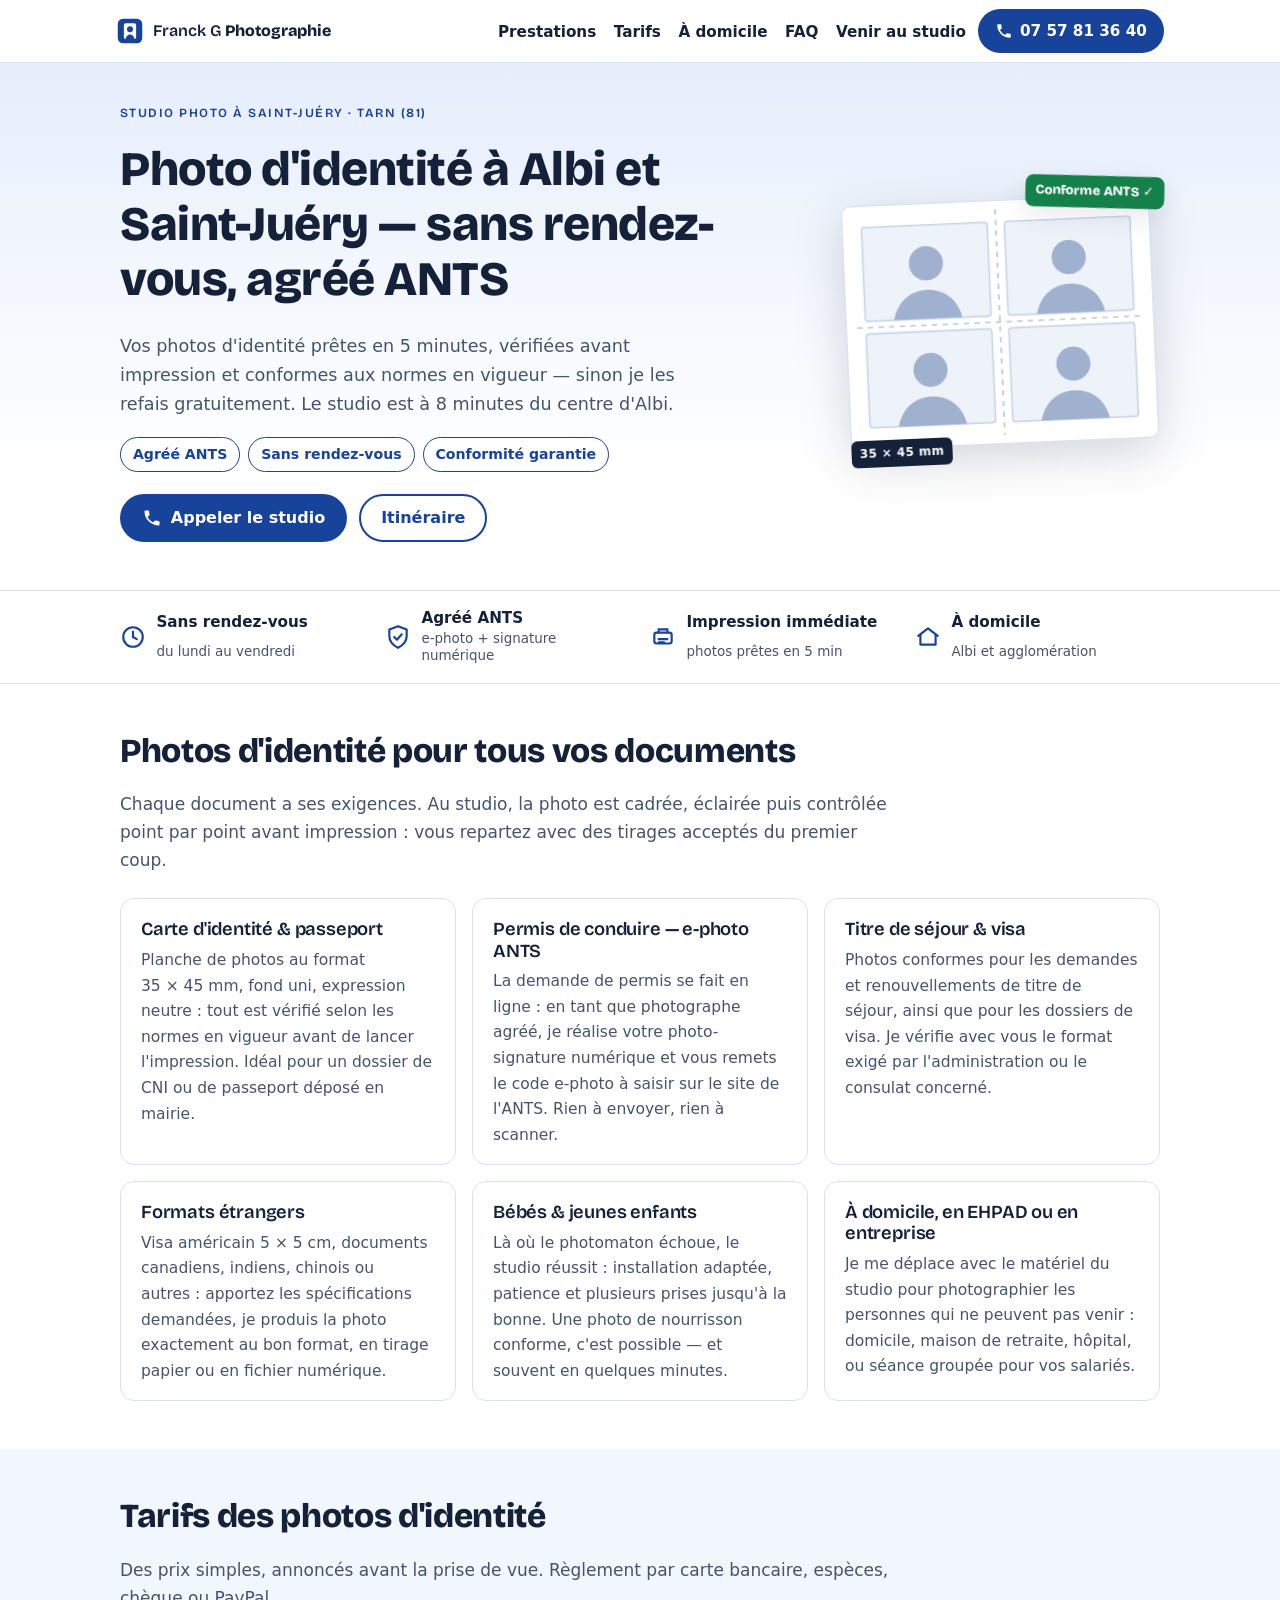
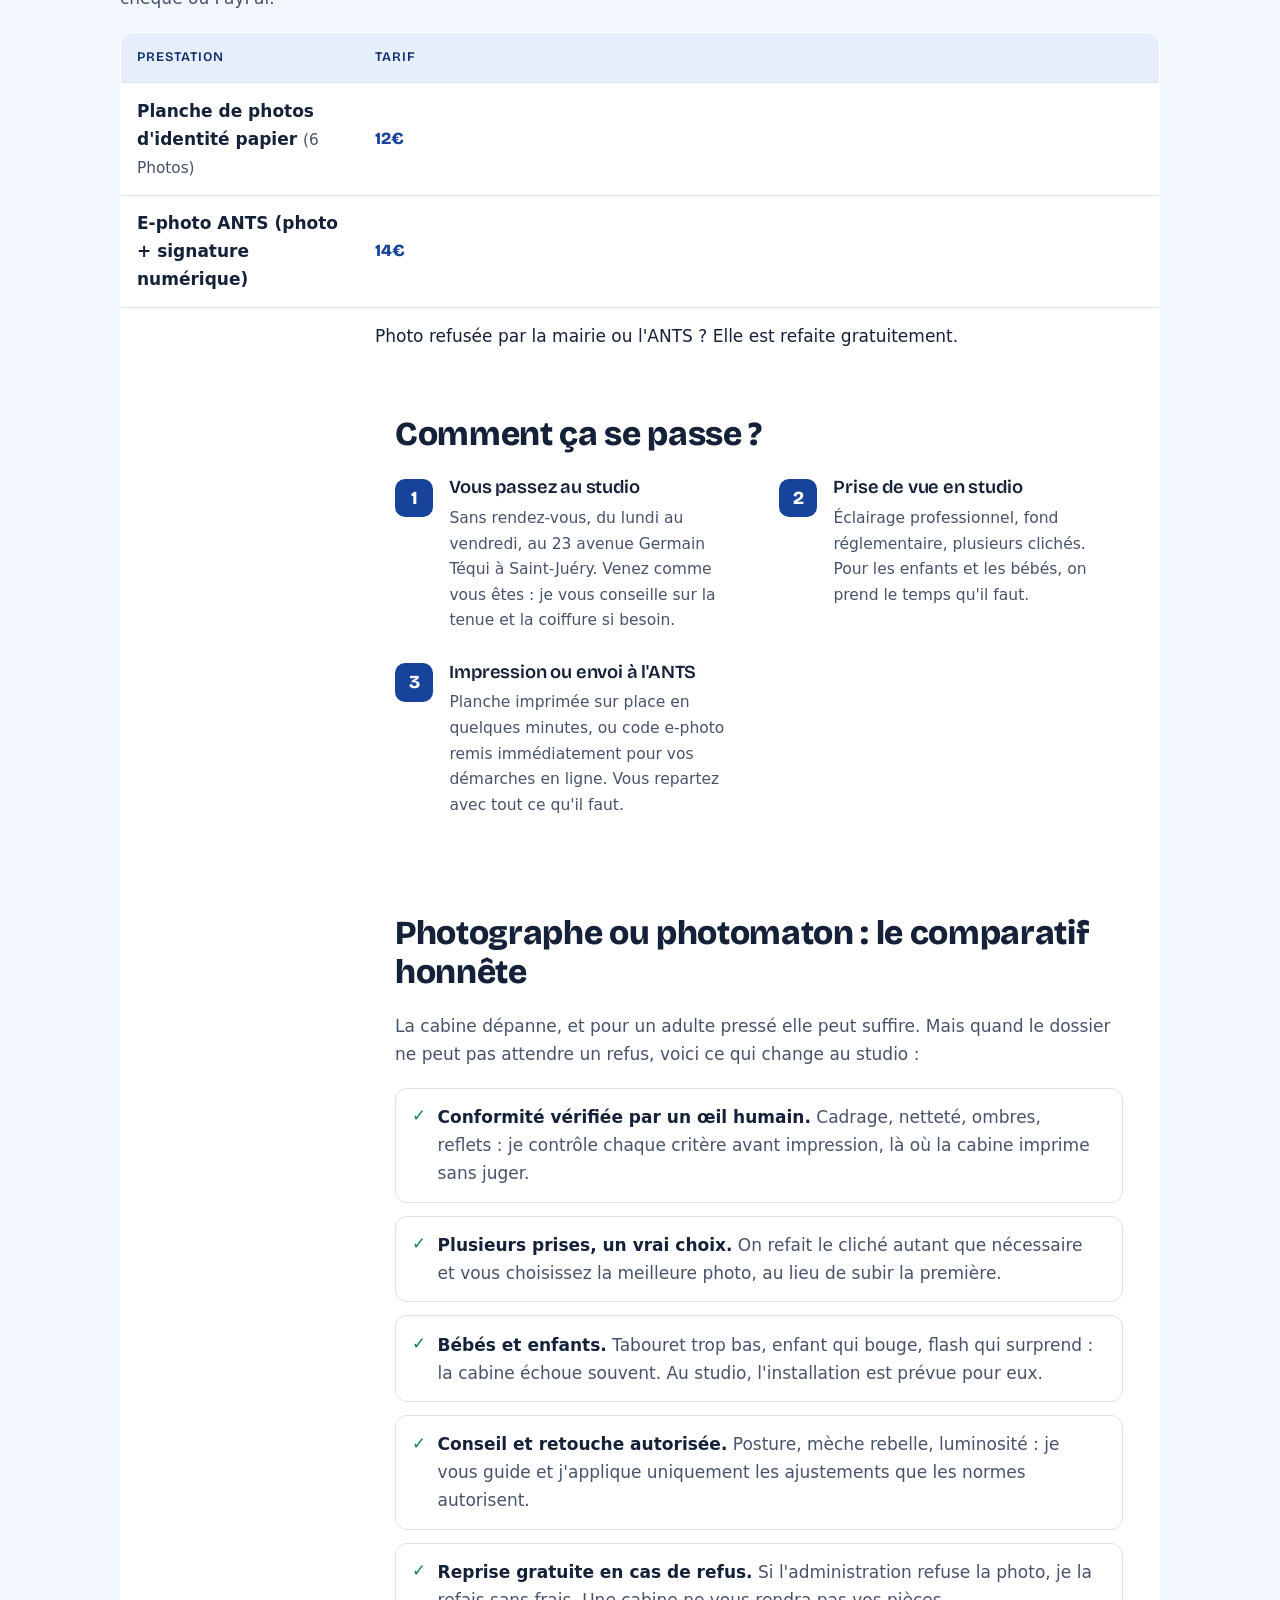
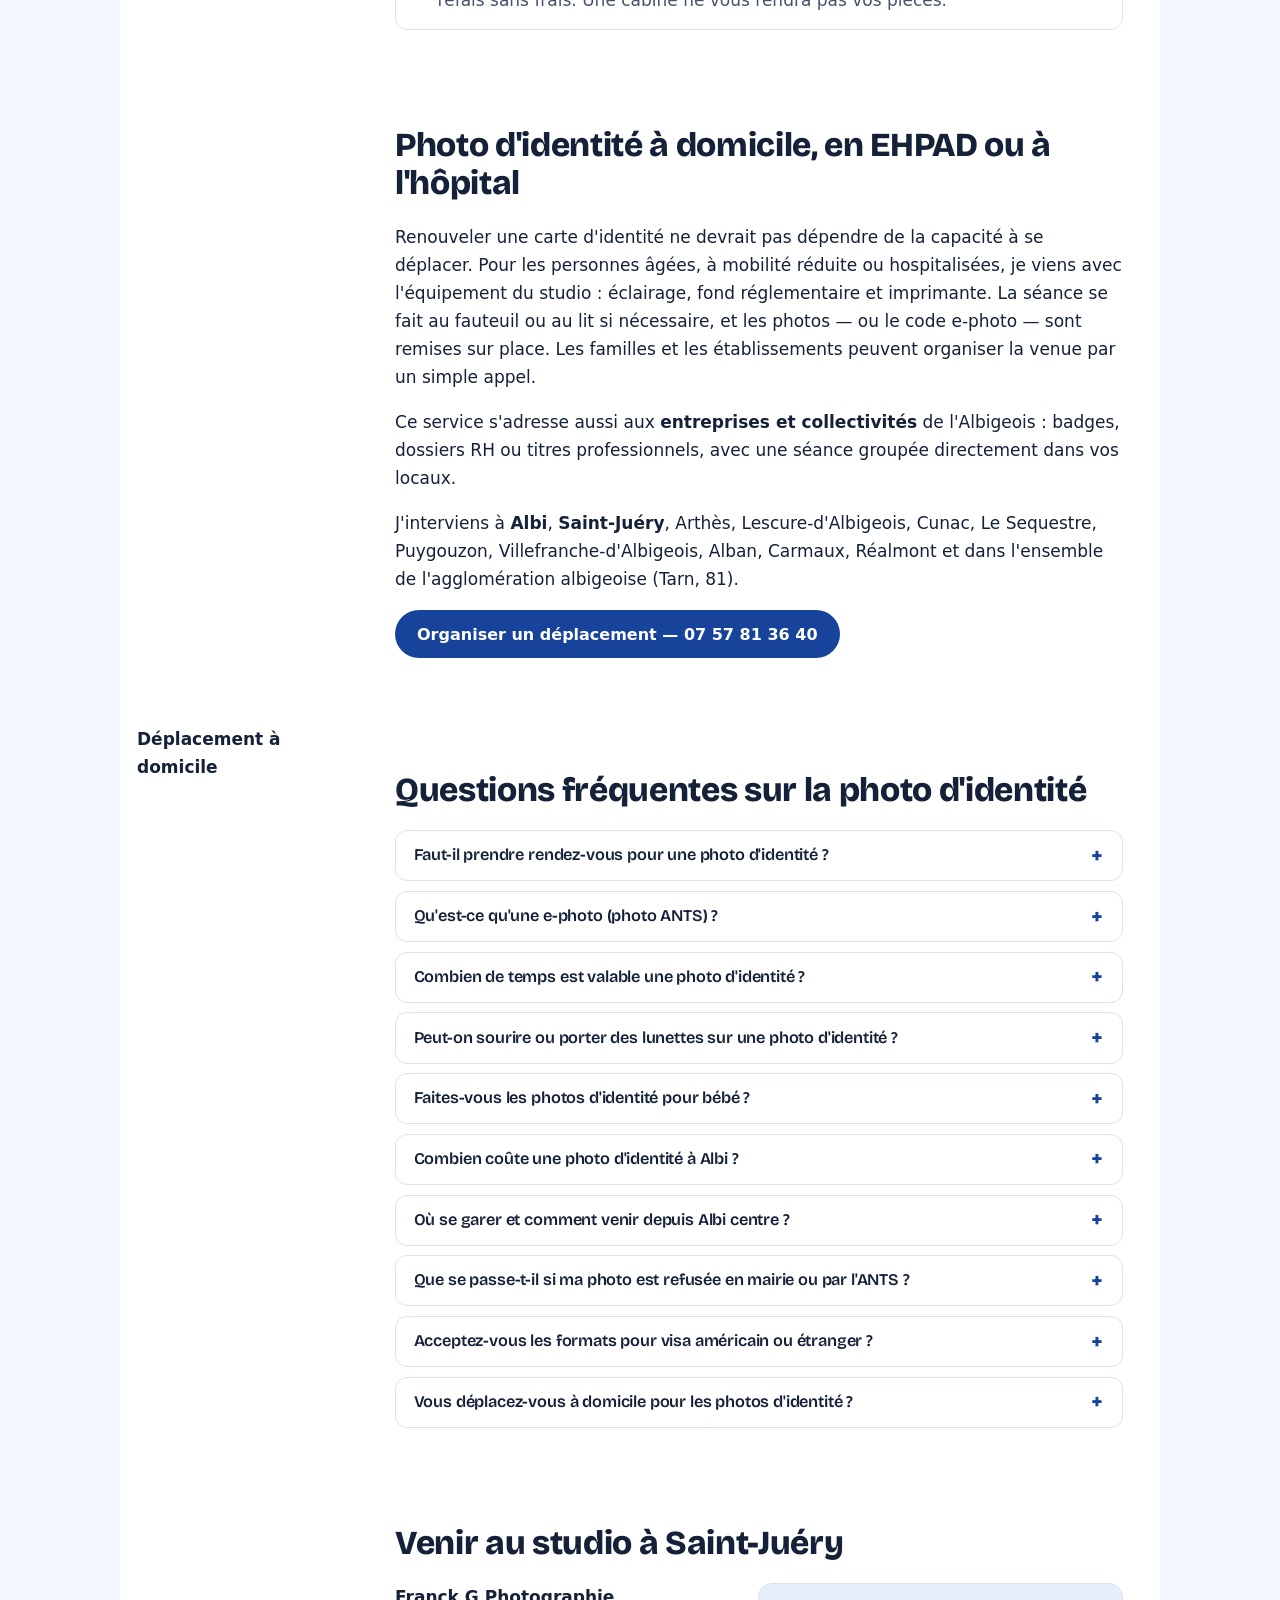
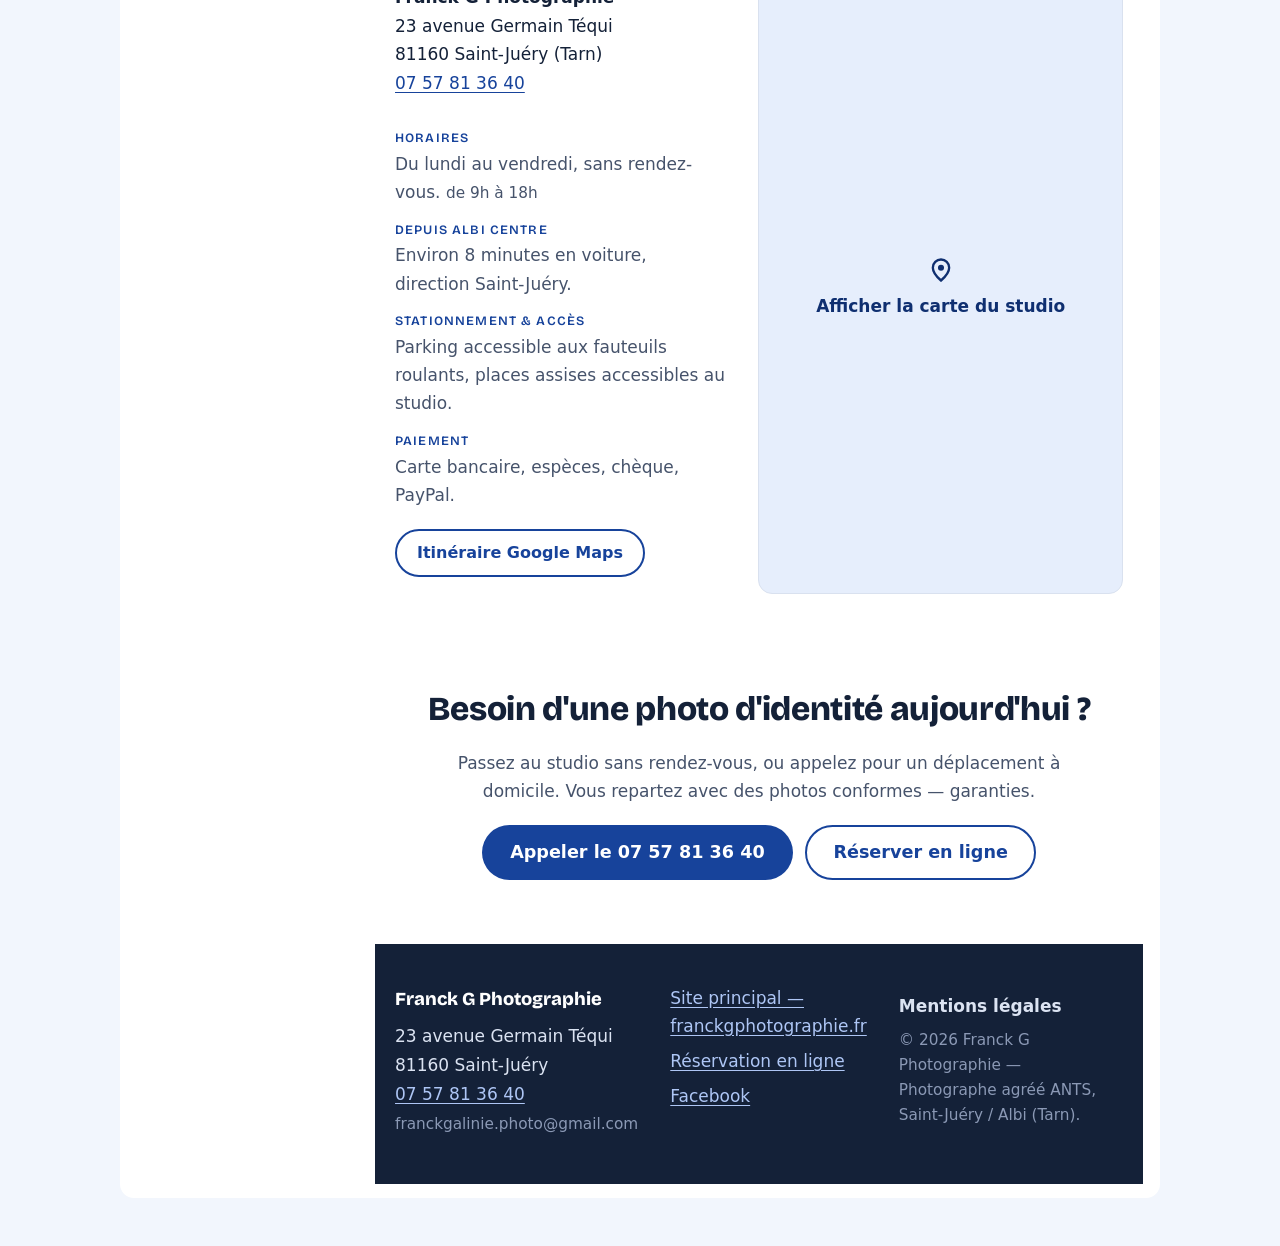
==== index.html @ 7b97f4f7 "Add Google site verification meta tag" ====
<!DOCTYPE html>
<html lang="fr">
<head>
  <meta charset="UTF-8">
  <meta name="viewport" content="width=device-width, initial-scale=1">

  <title>Photo d'identité Albi – sans RDV, agréé ANTS | Franck G</title>
  <meta name="description" content="Photos d'identité sans rendez-vous à Saint-Juéry, près d'Albi : CNI, passeport, permis, e-photo ANTS. Prêtes en 5 min, conformité garantie. Tél. 07 57 81 36 40">

  <!-- ⚠️ À COMPLÉTER : remplacer par l'URL définitive (GitHub Pages ou nom de domaine) -->
  <link rel="canonical" href="https://franckgaliniephoto.github.io/photo-identite-albi/">

  <!-- Open Graph / Twitter -->
  <meta property="og:type" content="business.business">
  <meta property="og:locale" content="fr_FR">
  <meta property="og:site_name" content="Franck G Photographie">
  <meta property="og:title" content="Photo d'identité à Albi et Saint-Juéry – sans rendez-vous, agréé ANTS">
  <meta property="og:description" content="Photos d'identité conformes, imprimées en quelques minutes. E-photo ANTS, bébés, formats étrangers, déplacement à domicile. Tél. 07 57 81 36 40.">
  <meta property="og:url" content="https://VOTRE-COMPTE.github.io/photo-identite-albi/">
  <meta property="og:image" content="https://VOTRE-COMPTE.github.io/photo-identite-albi/images/og-image.jpg">
  <meta property="og:image:width" content="1200">
  <meta property="og:image:height" content="630">
  <meta name="twitter:card" content="summary_large_image">
  <meta name="twitter:title" content="Photo d'identité Albi – sans RDV, agréé ANTS | Franck G Photographie">
  <meta name="twitter:description" content="Photos d'identité conformes en 5 minutes, sans rendez-vous, à Saint-Juéry près d'Albi. Photographe agréé ANTS.">
  <meta name="twitter:image" content="https://VOTRE-COMPTE.github.io/photo-identite-albi/images/og-image.jpg">

  <!-- Géolocalisation -->
  <meta name="geo.region" content="FR-81">
  <meta name="geo.placename" content="Saint-Juéry, Tarn">
  <!-- ⚠️ À VÉRIFIER : coordonnées GPS exactes du 23 avenue Germain Téqui (clic droit > "Plus d'infos sur cet endroit" dans Google Maps) -->
  <meta name="geo.position" content="43.9508;2.2126">
  <meta name="ICBM" content="43.9508, 2.2126">

  <!-- Icônes & manifest -->
  <link rel="icon" href="images/favicon.svg" type="image/svg+xml">
  <link rel="apple-touch-icon" href="images/apple-touch-icon.png">
  <link rel="manifest" href="manifest.json">
  <meta name="theme-color" content="#17439b">

  <!-- Police d'affichage (une seule, chargée en swap) -->
  <link rel="preconnect" href="https://fonts.googleapis.com">
  <link rel="preconnect" href="https://fonts.gstatic.com" crossorigin>
  <link rel="stylesheet" href="https://fonts.googleapis.com/css2?family=Bricolage+Grotesque:opsz,wght@12..96,600;12..96,800&display=swap">

  <link rel="stylesheet" href="style.css">

  <!-- ═══════════ JSON-LD 1/3 : LocalBusiness ═══════════ -->
  <script type="application/ld+json">
  {
    "@context": "https://schema.org",
    "@type": "ProfessionalService",
    "@id": "https://VOTRE-COMPTE.github.io/photo-identite-albi/#studio",
    "name": "Franck G Photographie",
    "description": "Photographe professionnel agréé ANTS à Saint-Juéry près d'Albi : photos d'identité sans rendez-vous, e-photo, permis de conduire, passeport, CNI, bébés, formats étrangers, déplacement à domicile.",
    "url": "https://VOTRE-COMPTE.github.io/photo-identite-albi/",
    "image": "https://VOTRE-COMPTE.github.io/photo-identite-albi/images/og-image.jpg",
    "telephone": "+33757813640",
    "email": "A-COMPLETER@exemple.fr",
    "priceRange": "€",
    "founder": { "@type": "Person", "name": "Franck Galinié" },
    "address": {
      "@type": "PostalAddress",
      "streetAddress": "23 avenue Germain Téqui",
      "postalCode": "81160",
      "addressLocality": "Saint-Juéry",
      "addressRegion": "Occitanie",
      "addressCountry": "FR"
    },
    "geo": { "@type": "GeoCoordinates", "latitude": 43.9508, "longitude": 2.2126 },
    "openingHoursSpecification": [
      { "@type": "OpeningHoursSpecification", "dayOfWeek": "Monday", "opens": "09:00", "closes": "18:00" },
      { "@type": "OpeningHoursSpecification", "dayOfWeek": "Tuesday", "opens": "09:00", "closes": "18:00" },
      { "@type": "OpeningHoursSpecification", "dayOfWeek": "Wednesday", "opens": "09:00", "closes": "18:00" },
      { "@type": "OpeningHoursSpecification", "dayOfWeek": "Thursday", "opens": "09:00", "closes": "18:00" },
      { "@type": "OpeningHoursSpecification", "dayOfWeek": "Friday", "opens": "09:00", "closes": "18:00" }
    ],
    "areaServed": [
      { "@type": "City", "name": "Albi" },
      { "@type": "City", "name": "Saint-Juéry" },
      { "@type": "City", "name": "Arthès" },
      { "@type": "City", "name": "Lescure-d'Albigeois" },
      { "@type": "City", "name": "Cunac" },
      { "@type": "City", "name": "Le Sequestre" },
      { "@type": "City", "name": "Puygouzon" },
      { "@type": "City", "name": "Villefranche-d'Albigeois" },
      { "@type": "City", "name": "Alban" },
      { "@type": "City", "name": "Carmaux" },
      { "@type": "City", "name": "Réalmont" }
    ],
    "sameAs": [
      "https://www.franckgphotographie.fr",
      "https://www.facebook.com/FranckGPhotographie/"
    ],
    "paymentAccepted": "Carte bancaire, Espèces, Chèque, PayPal",
    "currenciesAccepted": "EUR",
    "hasOfferCatalog": {
      "@type": "OfferCatalog",
      "name": "Prestations photo d'identité",
      "itemListElement": [
        { "@type": "Offer", "itemOffered": { "@type": "Service", "name": "Planche de photos d'identité papier (CNI, passeport, titre de séjour)" } },
        { "@type": "Offer", "itemOffered": { "@type": "Service", "name": "E-photo ANTS : photo et signature numériques avec code sécurisé" } },
        { "@type": "Offer", "itemOffered": { "@type": "Service", "name": "Formule permis de conduire (e-photo pour démarche ANTS en ligne)" } },
        { "@type": "Offer", "itemOffered": { "@type": "Service", "name": "Photos d'identité format étranger et visa" } },
        { "@type": "Offer", "itemOffered": { "@type": "Service", "name": "Photo d'identité bébé et jeune enfant" } },
        { "@type": "Offer", "itemOffered": { "@type": "Service", "name": "Déplacement à domicile, EHPAD, hôpital ou entreprise" } }
      ]
    },
    "aggregateRating": {
      "@type": "AggregateRating",
      "ratingValue": "4.9",
      "bestRating": "5",
      "reviewCount": "22"
    }
  }
  </script>

  <!-- ═══════════ JSON-LD 2/3 : FAQPage (reprend mot pour mot la section FAQ) ═══════════ -->
  <script type="application/ld+json">
  {
    "@context": "https://schema.org",
    "@type": "FAQPage",
    "mainEntity": [
      {
        "@type": "Question",
        "name": "Faut-il prendre rendez-vous pour une photo d'identité ?",
        "acceptedAnswer": { "@type": "Answer", "text": "Non. Je vous accueille sans rendez-vous du lundi au vendredi au studio de Saint-Juéry, à quelques minutes d'Albi. Vous entrez, nous faisons la prise de vue, et vos photos sont imprimées sur place en quelques minutes. Pour un déplacement à domicile ou une venue en groupe, un simple appel au 07 57 81 36 40 suffit pour convenir d'un créneau." }
      },
      {
        "@type": "Question",
        "name": "Qu'est-ce qu'une e-photo (photo ANTS) ?",
        "acceptedAnswer": { "@type": "Answer", "text": "L'e-photo est une photo d'identité numérique accompagnée d'une signature électronique, réalisée par un photographe agréé ANTS. Vous repartez avec un code sécurisé à saisir dans votre démarche en ligne, pour le permis de conduire par exemple : la photo est transmise directement à l'administration, sans envoi papier." }
      },
      {
        "@type": "Question",
        "name": "Combien de temps est valable une photo d'identité ?",
        "acceptedAnswer": { "@type": "Answer", "text": "Pour un dossier de carte d'identité ou de passeport, la photo doit dater de moins de six mois et être ressemblante. Le code e-photo délivré pour les démarches en ligne est lui aussi valable six mois. En cas de doute, apportez votre ancienne photo : je vous dis tout de suite s'il faut la refaire." }
      },
      {
        "@type": "Question",
        "name": "Peut-on sourire ou porter des lunettes sur une photo d'identité ?",
        "acceptedAnswer": { "@type": "Answer", "text": "Pour le sourire, c'est non : l'expression doit être neutre, bouche fermée, regard face à l'objectif. Les lunettes sont fortement déconseillées et refusées dans la plupart des cas à cause des reflets ou d'une monture qui masque les yeux : le plus simple est de les retirer, je vous guide au moment de la prise de vue." }
      },
      {
        "@type": "Question",
        "name": "Faites-vous les photos d'identité pour bébé ?",
        "acceptedAnswer": { "@type": "Answer", "text": "Oui, c'est même une de mes spécialités. Les normes sont assouplies pour les nourrissons, mais la photo reste très difficile à réussir en cabine. Au studio, je prends le temps nécessaire, avec une installation adaptée à l'âge de l'enfant, jusqu'à obtenir un cliché conforme, accepté par l'administration." }
      },
      {
        "@type": "Question",
        "name": "Combien coûte une photo d'identité à Albi ?",
        "acceptedAnswer": { "@type": "Answer", "text": "Les tarifs sont détaillés dans la section Tarifs de cette page : planche de photos papier, e-photo ANTS, formule permis de conduire ou déplacement à domicile. Le règlement est possible par carte bancaire, espèces, chèque ou PayPal." }
      },
      {
        "@type": "Question",
        "name": "Où se garer et comment venir depuis Albi centre ?",
        "acceptedAnswer": { "@type": "Answer", "text": "Le studio se trouve au 23 avenue Germain Téqui à Saint-Juéry, à environ 8 minutes en voiture du centre d'Albi en suivant la direction Saint-Juéry. Un parking accessible aux fauteuils roulants est disponible, et l'itinéraire est détaillé dans la section Venir au studio." }
      },
      {
        "@type": "Question",
        "name": "Que se passe-t-il si ma photo est refusée en mairie ou par l'ANTS ?",
        "acceptedAnswer": { "@type": "Answer", "text": "C'est précisément ce que la garantie conformité évite : chaque photo est contrôlée point par point avant impression, selon les normes en vigueur. Si malgré tout votre photo était refusée, je la reprends gratuitement, sans discussion." }
      },
      {
        "@type": "Question",
        "name": "Acceptez-vous les formats pour visa américain ou étranger ?",
        "acceptedAnswer": { "@type": "Answer", "text": "Oui. Je réalise les photos aux formats exigés par de nombreux pays : visa américain 5 x 5 cm, formats spécifiques d'autres visas, permis internationaux ou documents étrangers. Apportez simplement les spécifications demandées par l'ambassade ou l'organisme, je m'occupe du reste." }
      },
      {
        "@type": "Question",
        "name": "Vous déplacez-vous à domicile pour les photos d'identité ?",
        "acceptedAnswer": { "@type": "Answer", "text": "Oui, dans toute l'agglomération albigeoise : à domicile, en EHPAD, à l'hôpital ou en entreprise. Ce service s'adresse en particulier aux personnes à mobilité réduite ou aux groupes. Appelez le 07 57 81 36 40 pour convenir d'un passage." }
      }
    ]
  }
  </script>

  <!-- ═══════════ JSON-LD 3/3 : BreadcrumbList ═══════════ -->
  <script type="application/ld+json">
  {
    "@context": "https://schema.org",
    "@type": "BreadcrumbList",
    "itemListElement": [
      { "@type": "ListItem", "position": 1, "name": "Franck G Photographie", "item": "https://www.franckgphotographie.fr" },
      { "@type": "ListItem", "position": 2, "name": "Photo d'identité Albi – Saint-Juéry", "item": "https://VOTRE-COMPTE.github.io/photo-identite-albi/" }
    ]
  }
  </script>
</head>

<body>

<header class="site-header" id="haut">
  <div class="header-inner">
    <a class="brand" href="#haut">
      <svg class="brand-mark" viewBox="0 0 32 32" width="28" height="28" aria-hidden="true" focusable="false"><rect x="2" y="2" width="28" height="28" rx="6" fill="currentColor"/><rect x="9" y="7" width="14" height="18" rx="2" fill="#fff"/><circle cx="16" cy="14" r="3.4" fill="currentColor"/><path d="M11 25c.6-3.2 2.6-5 5-5s4.4 1.8 5 5z" fill="currentColor"/></svg>
      <span>Franck G <strong>Photographie</strong></span>
    </a>
    <nav class="main-nav" aria-label="Navigation principale">
      <button class="nav-toggle" id="navToggle" aria-expanded="false" aria-controls="navList">
        <span class="sr-only">Menu</span>
        <svg viewBox="0 0 24 24" width="22" height="22" aria-hidden="true"><path d="M3 6h18M3 12h18M3 18h18" stroke="currentColor" stroke-width="2" stroke-linecap="round"/></svg>
      </button>
      <ul id="navList">
        <li><a href="#prestations">Prestations</a></li>
        <li><a href="#tarifs">Tarifs</a></li>
        <li><a href="#domicile">À domicile</a></li>
        <li><a href="#faq">FAQ</a></li>
        <li><a href="#venir">Venir au studio</a></li>
      </ul>
    </nav>
    <a class="btn btn-phone" href="tel:+33757813640">
      <svg viewBox="0 0 24 24" width="18" height="18" aria-hidden="true"><path d="M6.6 10.8a15.5 15.5 0 0 0 6.6 6.6l2.2-2.2a1 1 0 0 1 1-.24 11.4 11.4 0 0 0 3.6.57 1 1 0 0 1 1 1V20a1 1 0 0 1-1 1A17 17 0 0 1 3 4a1 1 0 0 1 1-1h3.5a1 1 0 0 1 1 1 11.4 11.4 0 0 0 .57 3.6 1 1 0 0 1-.25 1z" fill="currentColor"/></svg>
      <span>07&nbsp;57&nbsp;81&nbsp;36&nbsp;40</span>
    </a>
  </div>
</header>

<main>

  <!-- ══════════ 1. HERO ══════════ -->
  <section class="hero" aria-labelledby="titre-principal">
    <div class="hero-inner">
      <div class="hero-copy">
        <p class="eyebrow">Studio photo à Saint-Juéry · Tarn (81)</p>
        <h1 id="titre-principal">Photo d'identité à Albi et Saint-Juéry — sans rendez-vous, agréé ANTS</h1>
        <p class="hero-lead">Vos photos d'identité prêtes en 5&nbsp;minutes, vérifiées avant impression et conformes aux normes en vigueur — sinon je les refais gratuitement. Le studio est à 8&nbsp;minutes du centre d'Albi.</p>
        <ul class="badges" aria-label="Points forts">
          <li>Agréé ANTS</li>
          <li>Sans rendez-vous</li>
          <li>Conformité garantie</li>
        </ul>
        <div class="hero-cta">
          <a class="btn btn-primary" href="tel:+33757813640">
            <svg viewBox="0 0 24 24" width="20" height="20" aria-hidden="true"><path d="M6.6 10.8a15.5 15.5 0 0 0 6.6 6.6l2.2-2.2a1 1 0 0 1 1-.24 11.4 11.4 0 0 0 3.6.57 1 1 0 0 1 1 1V20a1 1 0 0 1-1 1A17 17 0 0 1 3 4a1 1 0 0 1 1-1h3.5a1 1 0 0 1 1 1 11.4 11.4 0 0 0 .57 3.6 1 1 0 0 1-.25 1z" fill="currentColor"/></svg>
            Appeler le studio
          </a>
          <a class="btn btn-secondary" href="https://www.google.com/maps/dir/?api=1&amp;destination=23+avenue+Germain+Tequi+81160+Saint-Juery" rel="noopener" target="_blank">Itinéraire</a>
        </div>
        <!-- IMAGE (optionnelle) : façade ou intérieur du studio, 1200x800, WebP, à placer ici :
        <img src="images/studio.webp" width="1200" height="800" loading="lazy"
             alt="Studio Franck G Photographie au 23 avenue Germain Téqui à Saint-Juéry, près d'Albi"> -->
      </div>

      <!-- Élément signature : la planche de photos d'identité (SVG inline, remplaçable par une vraie photo) -->
      <div class="hero-visual" aria-hidden="true">
        <svg class="planche" viewBox="0 0 300 240" role="img" aria-label="">
          <rect x="6" y="6" width="288" height="228" rx="8" class="pl-paper"/>
          <g class="pl-cell" transform="translate(24,26)"><rect width="118" height="88" rx="3"/><circle cx="59" cy="36" r="16"/><path d="M27 88c4-18 17-27 32-27s28 9 32 27z"/></g>
          <g class="pl-cell" transform="translate(158,26)"><rect width="118" height="88" rx="3"/><circle cx="59" cy="36" r="16"/><path d="M27 88c4-18 17-27 32-27s28 9 32 27z"/></g>
          <g class="pl-cell" transform="translate(24,126)"><rect width="118" height="88" rx="3"/><circle cx="59" cy="36" r="16"/><path d="M27 88c4-18 17-27 32-27s28 9 32 27z"/></g>
          <g class="pl-cell" transform="translate(158,126)"><rect width="118" height="88" rx="3"/><circle cx="59" cy="36" r="16"/><path d="M27 88c4-18 17-27 32-27s28 9 32 27z"/></g>
          <line x1="150" y1="14" x2="150" y2="226" class="pl-cut"/>
          <line x1="16" y1="120" x2="284" y2="120" class="pl-cut"/>
        </svg>
        <span class="stamp">Conforme&nbsp;ANTS&nbsp;✓</span>
        <span class="format">35&nbsp;×&nbsp;45&nbsp;mm</span>
      </div>
    </div>
  </section>

  <!-- ══════════ 2. BARRE DE RÉASSURANCE ══════════ -->
  <section class="reassure" aria-label="Nos garanties">
    <ul>
      <li>
        <svg viewBox="0 0 24 24" width="26" height="26" aria-hidden="true"><circle cx="12" cy="12" r="9" fill="none" stroke="currentColor" stroke-width="2"/><path d="M12 7v5l3.5 2" fill="none" stroke="currentColor" stroke-width="2" stroke-linecap="round"/></svg>
        <strong>Sans rendez-vous</strong><span>du lundi au vendredi</span>
      </li>
      <li>
        <svg viewBox="0 0 24 24" width="26" height="26" aria-hidden="true"><path d="M12 2l8 3v6c0 5-3.4 8.6-8 11-4.6-2.4-8-6-8-11V5z" fill="none" stroke="currentColor" stroke-width="2" stroke-linejoin="round"/><path d="M8.5 12l2.5 2.5 4.5-5" fill="none" stroke="currentColor" stroke-width="2" stroke-linecap="round" stroke-linejoin="round"/></svg>
        <strong>Agréé ANTS</strong><span>e-photo + signature numérique</span>
      </li>
      <li>
        <svg viewBox="0 0 24 24" width="26" height="26" aria-hidden="true"><rect x="4" y="8" width="16" height="10" rx="2" fill="none" stroke="currentColor" stroke-width="2"/><path d="M8 8V5h8v3M8 14h8M8 17h5" stroke="currentColor" stroke-width="2" stroke-linecap="round" fill="none"/></svg>
        <strong>Impression immédiate</strong><span>photos prêtes en 5&nbsp;min</span>
      </li>
      <li>
        <svg viewBox="0 0 24 24" width="26" height="26" aria-hidden="true"><path d="M3 11l9-7 9 7" fill="none" stroke="currentColor" stroke-width="2" stroke-linecap="round" stroke-linejoin="round"/><path d="M5 10v9h14v-9" fill="none" stroke="currentColor" stroke-width="2" stroke-linejoin="round"/></svg>
        <strong>À domicile</strong><span>Albi et agglomération</span>
      </li>
    </ul>
  </section>

  <!-- ══════════ 3. PRESTATIONS ══════════ -->
  <section class="section" id="prestations" aria-labelledby="h-prestations">
    <h2 id="h-prestations">Photos d'identité pour tous vos documents</h2>
    <p class="section-intro">Chaque document a ses exigences. Au studio, la photo est cadrée, éclairée puis contrôlée point par point avant impression&nbsp;: vous repartez avec des tirages acceptés du premier coup.</p>
    <div class="cards">
      <article class="card">
        <h3>Carte d'identité &amp; passeport</h3>
        <p>Planche de photos au format 35&nbsp;×&nbsp;45&nbsp;mm, fond uni, expression neutre&nbsp;: tout est vérifié selon les normes en vigueur avant de lancer l'impression. Idéal pour un dossier de CNI ou de passeport déposé en mairie.</p>
      </article>
      <article class="card">
        <h3>Permis de conduire — e-photo ANTS</h3>
        <p>La demande de permis se fait en ligne&nbsp;: en tant que photographe agréé, je réalise votre photo-signature numérique et vous remets le code e-photo à saisir sur le site de l'ANTS. Rien à envoyer, rien à scanner.</p>
      </article>
      <article class="card">
        <h3>Titre de séjour &amp; visa</h3>
        <p>Photos conformes pour les demandes et renouvellements de titre de séjour, ainsi que pour les dossiers de visa. Je vérifie avec vous le format exigé par l'administration ou le consulat concerné.</p>
      </article>
      <article class="card">
        <h3>Formats étrangers</h3>
        <p>Visa américain 5&nbsp;×&nbsp;5&nbsp;cm, documents canadiens, indiens, chinois ou autres&nbsp;: apportez les spécifications demandées, je produis la photo exactement au bon format, en tirage papier ou en fichier numérique.</p>
      </article>
      <article class="card">
        <h3>Bébés &amp; jeunes enfants</h3>
        <p>Là où le photomaton échoue, le studio réussit&nbsp;: installation adaptée, patience et plusieurs prises jusqu'à la bonne. Une photo de nourrisson conforme, c'est possible — et souvent en quelques minutes.</p>
      </article>
      <article class="card">
        <h3>À domicile, en EHPAD ou en entreprise</h3>
        <p>Je me déplace avec le matériel du studio pour photographier les personnes qui ne peuvent pas venir&nbsp;: domicile, maison de retraite, hôpital, ou séance groupée pour vos salariés.</p>
      </article>
    </div>
  </section>

  <!-- ══════════ 4. TARIFS ══════════ -->
  <section class="section section-alt" id="tarifs" aria-labelledby="h-tarifs">
    <h2 id="h-tarifs">Tarifs des photos d'identité</h2>
    <p class="section-intro">Des prix simples, annoncés avant la prise de vue. Règlement par carte bancaire, espèces, chèque ou PayPal.</p>
    <div class="table-wrap">
      <table>
        <caption class="sr-only">Tarifs des prestations photo d'identité</caption>
        <thead>
          <tr><th scope="col">Prestation</th><th scope="col">Tarif</th></tr>
        </thead>
        <tbody>
          <tr><th scope="row">Planche de photos d'identité papier <span class="muted">(6 Photos)</span></th><td class="price">12€</td></tr>
          <tr><th scope="row">E-photo ANTS (photo + signature numérique)</th><td class="price">14€</td></tr>
          
          <tr><th scope="row">Déplacement à domicile</th><td class="A partir de 25€</td></tr>
        </tbody>
      </table>
    </div>
    <p class="fineprint">Photo refusée par la mairie ou l'ANTS&nbsp;? Elle est refaite gratuitement.</p>
  </section>

  <!-- ══════════ 5. COMMENT ÇA SE PASSE ══════════ -->
  <section class="section" id="deroulement" aria-labelledby="h-etapes">
    <h2 id="h-etapes">Comment ça se passe&nbsp;?</h2>
    <ol class="steps">
      <li>
        <h3>Vous passez au studio</h3>
        <p>Sans rendez-vous, du lundi au vendredi, au 23&nbsp;avenue Germain Téqui à Saint-Juéry. Venez comme vous êtes&nbsp;: je vous conseille sur la tenue et la coiffure si besoin.</p>
      </li>
      <li>
        <h3>Prise de vue en studio</h3>
        <p>Éclairage professionnel, fond réglementaire, plusieurs clichés. Pour les enfants et les bébés, on prend le temps qu'il faut.</p>
      </li>

      <li>
        <h3>Impression ou envoi à l'ANTS</h3>
        <p>Planche imprimée sur place en quelques minutes, ou code e-photo remis immédiatement pour vos démarches en ligne. Vous repartez avec tout ce qu'il faut.</p>
      </li>
    </ol>
  </section>

  <!-- ══════════ 6. POURQUOI ÉVITER LE PHOTOMATON ══════════ -->
  <section class="section section-alt" id="photomaton" aria-labelledby="h-photomaton">
    <h2 id="h-photomaton">Photographe ou photomaton&nbsp;: le comparatif honnête</h2>
    <p class="section-intro">La cabine dépanne, et pour un adulte pressé elle peut suffire. Mais quand le dossier ne peut pas attendre un refus, voici ce qui change au studio&nbsp;:</p>
    <ul class="compare">
      <li><strong>Conformité vérifiée par un œil humain.</strong> Cadrage, netteté, ombres, reflets&nbsp;: je contrôle chaque critère avant impression, là où la cabine imprime sans juger.</li>
      <li><strong>Plusieurs prises, un vrai choix.</strong> On refait le cliché autant que nécessaire et vous choisissez la meilleure photo, au lieu de subir la première.</li>
      <li><strong>Bébés et enfants.</strong> Tabouret trop bas, enfant qui bouge, flash qui surprend&nbsp;: la cabine échoue souvent. Au studio, l'installation est prévue pour eux.</li>
      <li><strong>Conseil et retouche autorisée.</strong> Posture, mèche rebelle, luminosité&nbsp;: je vous guide et j'applique uniquement les ajustements que les normes autorisent.</li>
      <li><strong>Reprise gratuite en cas de refus.</strong> Si l'administration refuse la photo, je la refais sans frais. Une cabine ne vous rendra pas vos pièces.</li>
    </ul>
  </section>

  <!-- ══════════ 7. À DOMICILE ══════════ -->
  <section class="section" id="domicile" aria-labelledby="h-domicile">
    <h2 id="h-domicile">Photo d'identité à domicile, en EHPAD ou à l'hôpital</h2>
    <p>Renouveler une carte d'identité ne devrait pas dépendre de la capacité à se déplacer. Pour les personnes âgées, à mobilité réduite ou hospitalisées, je viens avec l'équipement du studio&nbsp;: éclairage, fond réglementaire et imprimante. La séance se fait au fauteuil ou au lit si nécessaire, et les photos — ou le code e-photo — sont remises sur place. Les familles et les établissements peuvent organiser la venue par un simple appel.</p>
    <p>Ce service s'adresse aussi aux <strong>entreprises et collectivités</strong> de l'Albigeois&nbsp;: badges, dossiers RH ou titres professionnels, avec une séance groupée directement dans vos locaux.</p>
    <p>J'interviens à <strong>Albi</strong>, <strong>Saint-Juéry</strong>, Arthès, Lescure-d'Albigeois, Cunac, Le Sequestre, Puygouzon, Villefranche-d'Albigeois, Alban, Carmaux, Réalmont et dans l'ensemble de l'agglomération albigeoise (Tarn, 81).</p>
    <p><a class="btn btn-primary" href="tel:+33757813640">Organiser un déplacement — 07&nbsp;57&nbsp;81&nbsp;36&nbsp;40</a></p>
  </section>

 

  <!-- ══════════ 8. FAQ ══════════ -->
  <section class="section" id="faq" aria-labelledby="h-faq">
    <h2 id="h-faq">Questions fréquentes sur la photo d'identité</h2>
    <div class="faq-list">
      <details>
        <summary><h3>Faut-il prendre rendez-vous pour une photo d'identité&nbsp;?</h3></summary>
        <p>Non. Je vous accueille sans rendez-vous du lundi au vendredi au studio de Saint-Juéry, à quelques minutes d'Albi. Vous entrez, nous faisons la prise de vue, et vos photos sont imprimées sur place en quelques minutes. Pour un déplacement à domicile ou une venue en groupe, un simple appel au 07&nbsp;57&nbsp;81&nbsp;36&nbsp;40 suffit pour convenir d'un créneau.</p>
      </details>
      <details>
        <summary><h3>Qu'est-ce qu'une e-photo (photo ANTS)&nbsp;?</h3></summary>
        <p>L'e-photo est une photo d'identité numérique accompagnée d'une signature électronique, réalisée par un photographe agréé ANTS. Vous repartez avec un code sécurisé à saisir dans votre démarche en ligne, pour le permis de conduire par exemple&nbsp;: la photo est transmise directement à l'administration, sans envoi papier.</p>
      </details>
      <details>
        <summary><h3>Combien de temps est valable une photo d'identité&nbsp;?</h3></summary>
        <p>Pour un dossier de carte d'identité ou de passeport, la photo doit dater de moins de six mois et être ressemblante. Le code e-photo délivré pour les démarches en ligne est lui aussi valable six mois. En cas de doute, apportez votre ancienne photo&nbsp;: je vous dis tout de suite s'il faut la refaire.</p>
      </details>
      <details>
        <summary><h3>Peut-on sourire ou porter des lunettes sur une photo d'identité&nbsp;?</h3></summary>
        <p>Pour le sourire, c'est non&nbsp;: l'expression doit être neutre, bouche fermée, regard face à l'objectif. Les lunettes sont fortement déconseillées et refusées dans la plupart des cas à cause des reflets ou d'une monture qui masque les yeux&nbsp;: le plus simple est de les retirer, je vous guide au moment de la prise de vue.</p>
      </details>
      <details>
        <summary><h3>Faites-vous les photos d'identité pour bébé&nbsp;?</h3></summary>
        <p>Oui, c'est même une de mes spécialités. Les normes sont assouplies pour les nourrissons, mais la photo reste très difficile à réussir en cabine. Au studio, je prends le temps nécessaire, avec une installation adaptée à l'âge de l'enfant, jusqu'à obtenir un cliché conforme, accepté par l'administration.</p>
      </details>
      <details>
        <summary><h3>Combien coûte une photo d'identité à Albi&nbsp;?</h3></summary>
        <p>Les tarifs sont détaillés dans la section <a href="#tarifs">Tarifs</a> de cette page&nbsp;: planche de photos papier, e-photo ANTS, formule permis de conduire ou déplacement à domicile. Le règlement est possible par carte bancaire, espèces, chèque ou PayPal.</p>
      </details>
      <details>
        <summary><h3>Où se garer et comment venir depuis Albi centre&nbsp;?</h3></summary>
        <p>Le studio se trouve au 23&nbsp;avenue Germain Téqui à Saint-Juéry, à environ 8&nbsp;minutes en voiture du centre d'Albi en suivant la direction Saint-Juéry. Un parking accessible aux fauteuils roulants est disponible, et l'itinéraire est détaillé dans la section <a href="#venir">Venir au studio</a>.</p>
      </details>
      <details>
        <summary><h3>Que se passe-t-il si ma photo est refusée en mairie ou par l'ANTS&nbsp;?</h3></summary>
        <p>C'est précisément ce que la garantie conformité évite&nbsp;: chaque photo est contrôlée point par point avant impression, selon les normes en vigueur. Si malgré tout votre photo était refusée, je la reprends gratuitement, sans discussion.</p>
      </details>
      <details>
        <summary><h3>Acceptez-vous les formats pour visa américain ou étranger&nbsp;?</h3></summary>
        <p>Oui. Je réalise les photos aux formats exigés par de nombreux pays&nbsp;: visa américain 5&nbsp;×&nbsp;5&nbsp;cm, formats spécifiques d'autres visas, permis internationaux ou documents étrangers. Apportez simplement les spécifications demandées par l'ambassade ou l'organisme, je m'occupe du reste.</p>
      </details>
      <details>
        <summary><h3>Vous déplacez-vous à domicile pour les photos d'identité&nbsp;?</h3></summary>
        <p>Oui, dans toute l'agglomération albigeoise&nbsp;: à domicile, en EHPAD, à l'hôpital ou en entreprise. Ce service s'adresse en particulier aux personnes à mobilité réduite ou aux groupes. Appelez le 07&nbsp;57&nbsp;81&nbsp;36&nbsp;40 pour convenir d'un passage.</p>
      </details>
    </div>
  </section>

  <!-- ══════════ 10. VENIR AU STUDIO ══════════ -->
  <section class="section section-alt" id="venir" aria-labelledby="h-venir">
    <h2 id="h-venir">Venir au studio à Saint-Juéry</h2>
    <div class="venir-grid">
      <div class="venir-infos">
        <address>
          <strong>Franck G Photographie</strong><br>
          23 avenue Germain Téqui<br>
          81160 Saint-Juéry (Tarn)<br>
          <a href="tel:+33757813640">07&nbsp;57&nbsp;81&nbsp;36&nbsp;40</a>
        </address>
        <dl class="infos">
          <dt>Horaires</dt>
          <dd>Du lundi au vendredi, sans rendez-vous. <span class="muted">de 9h à 18h</span></dd>
          <dt>Depuis Albi centre</dt>
          <dd>Environ 8&nbsp;minutes en voiture, direction Saint-Juéry.</dd>
          <dt>Stationnement &amp; accès</dt>
          <dd>Parking accessible aux fauteuils roulants, places assises accessibles au studio.</dd>
          <dt>Paiement</dt>
          <dd>Carte bancaire, espèces, chèque, PayPal.</dd>
        </dl>
        <p><a class="btn btn-secondary" href="https://www.google.com/maps/dir/?api=1&amp;destination=23+avenue+Germain+Tequi+81160+Saint-Juery" rel="noopener" target="_blank">Itinéraire Google&nbsp;Maps</a></p>
      </div>
      <div class="map-shell" id="mapShell">
        <button class="map-load" id="mapLoad" type="button">
          <svg viewBox="0 0 24 24" width="28" height="28" aria-hidden="true"><path d="M12 21s-7-6.1-7-11a7 7 0 1 1 14 0c0 4.9-7 11-7 11z" fill="none" stroke="currentColor" stroke-width="2"/><circle cx="12" cy="10" r="2.6" fill="currentColor"/></svg>
          Afficher la carte du studio
        </button>
        <noscript><a href="https://www.google.com/maps?q=23+avenue+Germain+Tequi,+81160+Saint-Juery" rel="noopener">Voir le studio sur Google Maps</a></noscript>
      </div>
    </div>
  </section>

  <!-- ══════════ 11. CTA FINAL ══════════ -->
  <section class="section cta-final" aria-labelledby="h-cta">
    <h2 id="h-cta">Besoin d'une photo d'identité aujourd'hui&nbsp;?</h2>
    <p>Passez au studio sans rendez-vous, ou appelez pour un déplacement à domicile. Vous repartez avec des photos conformes — garanties.</p>
    <div class="hero-cta">
      <a class="btn btn-primary btn-lg" href="tel:+33757813640">Appeler le 07&nbsp;57&nbsp;81&nbsp;36&nbsp;40</a>
      <a class="btn btn-secondary btn-lg" href="https://www.franckgphotographie.fr/book-online" rel="noopener" target="_blank">Réserver en ligne</a>
    </div>
  </section>

</main>

<!-- ══════════ 12. FOOTER ══════════ -->
<footer class="site-footer">
  <div class="footer-grid">
    <div>
      <p class="footer-brand">Franck G Photographie</p>
      <!-- NAP identique à la fiche Google Business Profile : ne pas modifier la graphie -->
      <address>
        23 avenue Germain Téqui<br>
        81160 Saint-Juéry<br>
        <a href="tel:+33757813640">07 57 81 36 40</a><br>
        <span class="muted">franckgalinie.photo@gmail.com</span>
      </address>
    </div>
    <nav aria-label="Liens">
      <ul>
        <li><a href="https://www.franckgphotographie.fr" rel="noopener">Site principal — franckgphotographie.fr</a></li>
        <li><a href="https://www.franckgphotographie.fr/book-online" rel="noopener">Réservation en ligne</a></li>
        <li><a href="https://www.facebook.com/FranckGPhotographie/" rel="noopener">Facebook</a></li>
      </ul>
    </nav>
    <div>
      <details class="legal">
        <summary>Mentions légales</summary>
        <p>Éditeur&nbsp;: Franck Galinié — Franck G Photographie, 23 avenue Germain Téqui, 81160 Saint-Juéry. Tél.&nbsp;: 07&nbsp;57&nbsp;81&nbsp;36&nbsp;40. <span class="muted">⚠️ À COMPLÉTER&nbsp;: SIRET, statut juridique, e-mail.</span> Hébergement&nbsp;: GitHub Pages (GitHub, Inc., 88 Colin P. Kelly Jr St, San Francisco, CA 94107, USA). Ce site ne dépose aucun cookie et ne collecte aucune donnée personnelle.</p>
      </details>
      <p class="muted">© <span id="year">2026</span> Franck G Photographie — Photographe agréé ANTS, Saint-Juéry / Albi (Tarn).</p>
    </div>
  </div>
</footer>

<!-- 13. Bouton d'appel flottant (mobile) -->
<a class="call-float" href="tel:+33757813640" aria-label="Appeler Franck G Photographie au 07 57 81 36 40">
  <svg viewBox="0 0 24 24" width="22" height="22" aria-hidden="true"><path d="M6.6 10.8a15.5 15.5 0 0 0 6.6 6.6l2.2-2.2a1 1 0 0 1 1-.24 11.4 11.4 0 0 0 3.6.57 1 1 0 0 1 1 1V20a1 1 0 0 1-1 1A17 17 0 0 1 3 4a1 1 0 0 1 1-1h3.5a1 1 0 0 1 1 1 11.4 11.4 0 0 0 .57 3.6 1 1 0 0 1-.25 1z" fill="currentColor"/></svg>
  <span>Appeler</span>
</a>

<script src="script.js" defer></script>
        <meta name="google-site-verification" content="cqg7OQSbF7CRSikiptkAIQMX6aG6ECkMCgaswsnIfD8" />
</body>
</html>
---- style.css ----
/* ═══════════════════════════════════════════════
   Franck G Photographie — photo d'identité Albi
   Mobile-first · une seule feuille · zéro dépendance
   ═══════════════════════════════════════════════ */

:root {
  --paper: #ffffff;
  --paper-alt: #f2f6fd;
  --ink: #142138;
  --ink-soft: #46536b;
  --accent: #17439b;
  --accent-deep: #0f2f70;
  --accent-tint: #e6eefc;
  --line: #d9e1ef;
  --ok: #14804a;
  --shadow: 0 8px 28px rgba(20, 33, 56, .10);
  --radius: 14px;
  --font-display: "Bricolage Grotesque", system-ui, sans-serif;
  --font-body: system-ui, -apple-system, "Segoe UI", Roboto, sans-serif;
}

@media (prefers-color-scheme: dark) {
  :root {
    --paper: #0d1524;
    --paper-alt: #131e33;
    --ink: #e9eef8;
    --ink-soft: #a8b4cc;
    --accent: #82a5f0;
    --accent-deep: #a9c2f7;
    --accent-tint: #1a2a4a;
    --line: #26344f;
    --ok: #4cc98a;
    --shadow: 0 8px 28px rgba(0, 0, 0, .45);
  }
}

/* ---------- Base ---------- */
*, *::before, *::after { box-sizing: border-box; }

html { scroll-behavior: smooth; }

body {
  margin: 0;
  overflow-x: clip;
  font-family: var(--font-body);
  font-size: 1.0625rem;             /* ≥ 17px */
  line-height: 1.65;
  color: var(--ink);
  background: var(--paper);
  -webkit-font-smoothing: antialiased;
}

h1, h2, h3 {
  font-family: var(--font-display);
  line-height: 1.15;
  letter-spacing: -0.01em;
  color: var(--ink);
}

h1 { font-size: clamp(1.75rem, 4.5vw + 1rem, 3rem); font-weight: 800; margin: .4em 0 .5em; }
h2 { font-size: clamp(1.45rem, 2.5vw + .8rem, 2.1rem); font-weight: 800; margin: 0 0 .6em; }
h3 { font-size: 1.15rem; font-weight: 600; margin: 0 0 .4em; }

p { margin: 0 0 1em; }
a { color: var(--accent); text-underline-offset: 3px; }
a:hover { color: var(--accent-deep); }
img, svg { max-width: 100%; height: auto; }
ul, ol { padding-left: 1.2em; }

:focus-visible {
  outline: 3px solid var(--accent);
  outline-offset: 3px;
  border-radius: 4px;
}

.sr-only {
  position: absolute; width: 1px; height: 1px;
  margin: -1px; padding: 0; overflow: hidden;
  clip: rect(0 0 0 0); white-space: nowrap; border: 0;
}

.muted { color: var(--ink-soft); font-size: .9em; font-weight: 400; }

/* ---------- Boutons ---------- */
.btn {
  display: inline-flex; align-items: center; gap: .55em;
  min-height: 48px; padding: .7em 1.25em;
  border-radius: 999px; border: 2px solid transparent;
  font-weight: 700; font-size: 1rem; line-height: 1.2;
  text-decoration: none; cursor: pointer;
  transition: transform .15s ease, background-color .15s ease, color .15s ease;
}
.btn:active { transform: scale(.97); }
.btn-primary { background: var(--accent); color: #fff; }
.btn-primary:hover { background: var(--accent-deep); color: #fff; }
.btn-secondary { border-color: var(--accent); color: var(--accent); background: transparent; }
.btn-secondary:hover { background: var(--accent-tint); color: var(--accent-deep); }
.btn-lg { font-size: 1.1rem; padding: .85em 1.5em; }

@media (prefers-color-scheme: dark) {
  .btn-primary { background: var(--accent); color: #0d1524; }
  .btn-primary:hover { background: var(--accent-deep); color: #0d1524; }
}

/* ---------- Header ---------- */
.site-header {
  position: sticky; top: 0; z-index: 50;
  background: var(--paper);
  background: color-mix(in srgb, var(--paper) 92%, transparent);
  backdrop-filter: blur(8px);
  border-bottom: 1px solid var(--line);
}
.header-inner {
  max-width: 1080px; margin: 0 auto;
  display: flex; align-items: center; gap: .75rem;
  padding: .55rem 1rem;
}
.brand {
  display: inline-flex; align-items: center; gap: .55rem;
  font-family: var(--font-display); font-weight: 600;
  color: var(--ink); text-decoration: none; font-size: 1rem;
  margin-right: auto;
}
.brand strong { font-weight: 800; }
.brand-mark { color: var(--accent); flex: none; }

.main-nav ul {
  display: none;
  list-style: none; margin: 0; padding: 0;
  gap: 1.1rem;
}
.main-nav a { color: var(--ink); text-decoration: none; font-weight: 600; font-size: .95rem; }
.main-nav a:hover { color: var(--accent); }

.nav-toggle {
  display: inline-flex; align-items: center; justify-content: center;
  width: 44px; height: 44px;
  border: 1px solid var(--line); border-radius: 10px;
  background: transparent; color: var(--ink); cursor: pointer;
}

.btn-phone {
  background: var(--accent); color: #fff;
  min-height: 44px; padding: .5em 1em; font-size: .95rem;
  border-radius: 999px; text-decoration: none;
  display: inline-flex; align-items: center; gap: .45em; font-weight: 700;
  white-space: nowrap;
}
.btn-phone:hover { background: var(--accent-deep); color: #fff; }
@media (prefers-color-scheme: dark) {
  .btn-phone { color: #0d1524; }
  .btn-phone:hover { color: #0d1524; }
}

/* Menu mobile ouvert */
.main-nav.open ul {
  display: flex; flex-direction: column;
  position: absolute; left: 0; right: 0; top: 100%;
  background: var(--paper);
  border-bottom: 1px solid var(--line);
  padding: 1rem 1.25rem 1.25rem;
  box-shadow: var(--shadow);
}
.main-nav.open a { display: block; padding: .55em 0; font-size: 1.05rem; }

@media (min-width: 820px) {
  .nav-toggle { display: none; }
  .main-nav ul { display: flex; }
}

/* ---------- Hero ---------- */
.hero { background: linear-gradient(180deg, var(--accent-tint), var(--paper) 78%); }
.hero-inner {
  max-width: 1080px; margin: 0 auto;
  padding: 2.5rem 1.25rem 3rem;
  display: grid; gap: 2.25rem;
}
.eyebrow {
  font-family: var(--font-display); font-weight: 600;
  text-transform: uppercase; letter-spacing: .12em;
  font-size: .78rem; color: var(--accent); margin: 0;
}
.hero-lead { font-size: 1.1rem; color: var(--ink-soft); max-width: 34em; }

.badges {
  list-style: none; display: flex; flex-wrap: wrap; gap: .5rem;
  padding: 0; margin: 0 0 1.4rem;
}
.badges li {
  background: var(--paper); border: 1.5px solid var(--accent);
  color: var(--accent); font-weight: 700; font-size: .88rem;
  padding: .35em .85em; border-radius: 999px;
}
.hero-cta { display: flex; flex-wrap: wrap; gap: .75rem; }

/* Élément signature : la planche d'identité */
.hero-visual {
  position: relative; justify-self: center;
  width: min(320px, 82vw);
  transform: rotate(-2.5deg);
}
.planche { display: block; filter: drop-shadow(0 14px 24px rgba(20,33,56,.18)); }
.pl-paper { fill: #fff; stroke: var(--line); }
.pl-cell rect { fill: #eef2f9; stroke: #c9d4e8; stroke-width: 1.5; }
.pl-cell circle, .pl-cell path { fill: #9fb1cf; }
.pl-cut { stroke: #b9c6dd; stroke-width: 1.5; stroke-dasharray: 5 5; }
@media (prefers-color-scheme: dark) {
  .pl-paper { fill: #1b2740; stroke: var(--line); }
  .pl-cell rect { fill: #24334f; stroke: #35486b; }
  .pl-cell circle, .pl-cell path { fill: #5f739a; }
  .pl-cut { stroke: #40557c; }
}
.stamp {
  position: absolute; top: -14px; right: -10px;
  background: var(--ok); color: #fff;
  font-family: var(--font-display); font-weight: 800; font-size: .82rem;
  padding: .4em .8em; border-radius: 8px;
  transform: rotate(4deg); box-shadow: var(--shadow);
}
.format {
  position: absolute; bottom: -12px; left: 6px;
  background: var(--ink); color: var(--paper);
  font-size: .74rem; font-weight: 700;
  padding: .3em .7em; border-radius: 6px; letter-spacing: .04em;
}

@media (min-width: 820px) {
  .hero-inner { grid-template-columns: 1.25fr .75fr; align-items: center; }
  .hero-visual { justify-self: end; }
}

@media (prefers-reduced-motion: no-preference) {
  .hero-copy > *, .hero-visual { animation: rise .55s ease both; }
  .hero-visual { animation-delay: .15s; }
  @keyframes rise {
    from { opacity: 0; transform: translateY(14px) rotate(0deg); }
    to   { opacity: 1; }
  }
  .hero-visual { animation-name: rise-tilt; }
  @keyframes rise-tilt {
    from { opacity: 0; transform: translateY(14px) rotate(-2.5deg); }
    to   { opacity: 1; transform: translateY(0) rotate(-2.5deg); }
  }
}

/* ---------- Barre de réassurance ---------- */
.reassure { border-block: 1px solid var(--line); background: var(--paper); }
.reassure ul {
  max-width: 1080px; margin: 0 auto; padding: 1.1rem 1.25rem;
  list-style: none;
  display: grid; grid-template-columns: 1fr 1fr; gap: 1rem 1.25rem;
}
.reassure li { display: grid; grid-template-columns: auto 1fr; gap: .15rem .65rem; align-items: center; }
.reassure svg { grid-row: span 2; color: var(--accent); }
.reassure strong { font-size: .95rem; line-height: 1.25; }
.reassure span { font-size: .84rem; color: var(--ink-soft); line-height: 1.3; }
@media (min-width: 820px) { .reassure ul { grid-template-columns: repeat(4, 1fr); } }

/* ---------- Sections ---------- */
.section {
  max-width: 1080px; margin: 0 auto;
  padding: 3rem 1.25rem;
}
.section-alt { position: relative; }
.section-alt::before {
  content: ""; position: absolute; z-index: -1;
  top: 0; bottom: 0; left: calc(50% - 50vw); width: 100vw;
  background: var(--paper-alt);
}
.section-intro { color: var(--ink-soft); max-width: 46em; }

/* ---------- Cartes prestations ---------- */
.cards {
  display: grid; gap: 1rem;
  margin-top: 1.5rem;
}
.card {
  background: var(--paper); border: 1px solid var(--line);
  border-radius: var(--radius); padding: 1.25rem 1.25rem 1rem;
  transition: transform .15s ease, box-shadow .15s ease;
}
.card:hover { transform: translateY(-3px); box-shadow: var(--shadow); }
.card p { color: var(--ink-soft); font-size: .97rem; margin-bottom: 0; }
@media (min-width: 640px)  { .cards { grid-template-columns: 1fr 1fr; } }
@media (min-width: 1000px) { .cards { grid-template-columns: 1fr 1fr 1fr; } }

/* ---------- Tarifs ---------- */
.table-wrap { overflow-x: auto; margin-top: 1.25rem; }
table {
  width: 100%; border-collapse: collapse;
  background: var(--paper); border: 1px solid var(--line);
  border-radius: var(--radius); overflow: hidden;
}
th, td { text-align: left; padding: .85rem 1rem; border-bottom: 1px solid var(--line); }
thead th {
  font-family: var(--font-display); font-weight: 600; font-size: .82rem;
  text-transform: uppercase; letter-spacing: .08em;
  background: var(--accent-tint); color: var(--accent-deep);
}
tbody th { font-weight: 600; }
tbody tr:last-child th, tbody tr:last-child td { border-bottom: 0; }
.price { font-family: var(--font-display); font-weight: 800; white-space: nowrap; color: var(--accent); }
.fineprint { margin-top: 1rem; color: var(--ink-soft); font-size: .95rem; }

/* ---------- Étapes ---------- */
.steps {
  list-style: none; counter-reset: etape;
  padding: 0; margin: 1.5rem 0 0;
  display: grid; gap: 1.25rem;
}
.steps li {
  counter-increment: etape;
  position: relative; padding-left: 3.4rem;
}
.steps li::before {
  content: counter(etape);
  position: absolute; left: 0; top: .1rem;
  width: 2.4rem; height: 2.4rem;
  display: grid; place-items: center;
  background: var(--accent); color: #fff;
  font-family: var(--font-display); font-weight: 800; font-size: 1.15rem;
  border-radius: 10px;
}
@media (prefers-color-scheme: dark) { .steps li::before { color: #0d1524; } }
.steps p { color: var(--ink-soft); margin-bottom: 0; font-size: .97rem; }
@media (min-width: 820px) { .steps { grid-template-columns: 1fr 1fr; gap: 1.75rem 2.5rem; } }

/* ---------- Comparatif photomaton ---------- */
.compare {
  list-style: none; padding: 0; margin: 1.25rem 0 0;
  display: grid; gap: .8rem; max-width: 52em;
}
.compare li {
  padding: .9rem 1.1rem .9rem 2.6rem;
  background: var(--paper); border: 1px solid var(--line);
  border-radius: 12px; position: relative; color: var(--ink-soft);
}
.compare li::before {
  content: "✓";
  position: absolute; left: 1rem; top: .85rem;
  color: var(--ok); font-weight: 800; font-size: 1.05rem;
}
.compare strong { color: var(--ink); }

/* ---------- Avis ---------- */
.rating { font-size: 1.15rem; }
.rating strong { font-family: var(--font-display); font-weight: 800; color: var(--accent); font-size: 1.4rem; }
.review { margin: 0; }
.review p { font-style: italic; }
.review footer { color: var(--ink-soft); font-size: .9rem; margin-top: .5rem; }
.link-more { font-weight: 700; text-decoration: none; }
.reviews { margin-bottom: 1.25rem; }

/* ---------- FAQ ---------- */
.faq-list { margin-top: 1.25rem; display: grid; gap: .6rem; max-width: 52em; }
.faq-list details {
  background: var(--paper); border: 1px solid var(--line);
  border-radius: 12px; padding: 0 1.1rem;
}
.faq-list summary {
  cursor: pointer; list-style: none;
  padding: .95rem 2rem .95rem 0;
  position: relative; min-height: 44px;
  display: flex; align-items: center;
}
.faq-list summary::-webkit-details-marker { display: none; }
.faq-list summary::after {
  content: "+";
  position: absolute; right: .1rem; top: 50%;
  transform: translateY(-50%);
  font-family: var(--font-display); font-weight: 800; font-size: 1.4rem;
  color: var(--accent);
}
.faq-list details[open] summary::after { content: "–"; }
.faq-list summary h3 { margin: 0; font-size: 1.02rem; font-weight: 600; }
.faq-list details p { color: var(--ink-soft); padding-bottom: 1rem; margin: 0; }

/* ---------- Venir au studio ---------- */
.venir-grid { display: grid; gap: 2rem; margin-top: 1.25rem; }
address { font-style: normal; line-height: 1.7; margin-bottom: 1.1rem; }
.infos { margin: 0 0 1.25rem; display: grid; gap: .1rem .9rem; }
.infos dt {
  font-family: var(--font-display); font-weight: 600; font-size: .8rem;
  text-transform: uppercase; letter-spacing: .09em; color: var(--accent);
  margin-top: .7rem;
}
.infos dd { margin: 0; color: var(--ink-soft); }

.map-shell {
  min-height: 300px; border-radius: var(--radius);
  border: 1px solid var(--line); overflow: hidden;
  background: var(--accent-tint);
  display: grid; place-items: center;
}
.map-shell iframe { width: 100%; height: 100%; min-height: 300px; border: 0; display: block; }
.map-load {
  display: inline-flex; flex-direction: column; align-items: center; gap: .5rem;
  padding: 1.25rem 1.75rem; min-height: 44px;
  background: transparent; border: 0; cursor: pointer;
  font: inherit; font-weight: 700; color: var(--accent-deep);
}
.map-load:hover { color: var(--accent); }
@media (min-width: 820px) { .venir-grid { grid-template-columns: 1fr 1.1fr; } }

/* ---------- CTA final ---------- */
.cta-final { text-align: center; }
.cta-final p { max-width: 36em; margin-inline: auto; color: var(--ink-soft); }
.cta-final .hero-cta { justify-content: center; margin-top: 1.25rem; }

/* ---------- Footer ---------- */
.site-footer {
  background: var(--ink); color: #dbe3f2;
  padding: 2.5rem 1.25rem 5.5rem;   /* espace pour le bouton flottant */
  margin-top: 1rem;
}
@media (prefers-color-scheme: dark) { .site-footer { background: #0a101d; } }
.footer-grid {
  max-width: 1080px; margin: 0 auto;
  display: grid; gap: 2rem;
}
.footer-brand { font-family: var(--font-display); font-weight: 800; font-size: 1.15rem; color: #fff; margin: 0 0 .5rem; }
.site-footer a { color: #aec6f5; }
.site-footer address { margin: 0; }
.site-footer ul { list-style: none; padding: 0; margin: 0; display: grid; gap: .45rem; }
.site-footer .muted { color: #8b99b5; }
.legal summary { cursor: pointer; font-weight: 700; min-height: 44px; display: flex; align-items: center; }
.legal p { font-size: .85rem; color: #a9b6cf; }
@media (min-width: 820px) {
  .footer-grid { grid-template-columns: 1fr 1fr 1.3fr; }
  .site-footer { padding-bottom: 2.5rem; }
}

/* ---------- Bouton d'appel flottant (mobile) ---------- */
.call-float {
  position: fixed; left: 50%; bottom: 1rem; z-index: 60;
  transform: translateX(-50%);
  display: inline-flex; align-items: center; gap: .5em;
  background: var(--accent); color: #fff;
  font-weight: 800; font-size: 1.05rem; text-decoration: none;
  padding: .8em 1.6em; min-height: 52px; border-radius: 999px;
  box-shadow: 0 10px 30px rgba(15, 47, 112, .4);
}
.call-float:hover { background: var(--accent-deep); color: #fff; }
@media (prefers-color-scheme: dark) {
  .call-float { color: #0d1524; }
  .call-float:hover { color: #0d1524; }
}
@media (min-width: 820px) { .call-float { display: none; } }

@media (prefers-reduced-motion: reduce) {
  html { scroll-behavior: auto; }
  *, *::before, *::after { animation: none !important; transition: none !important; }
}
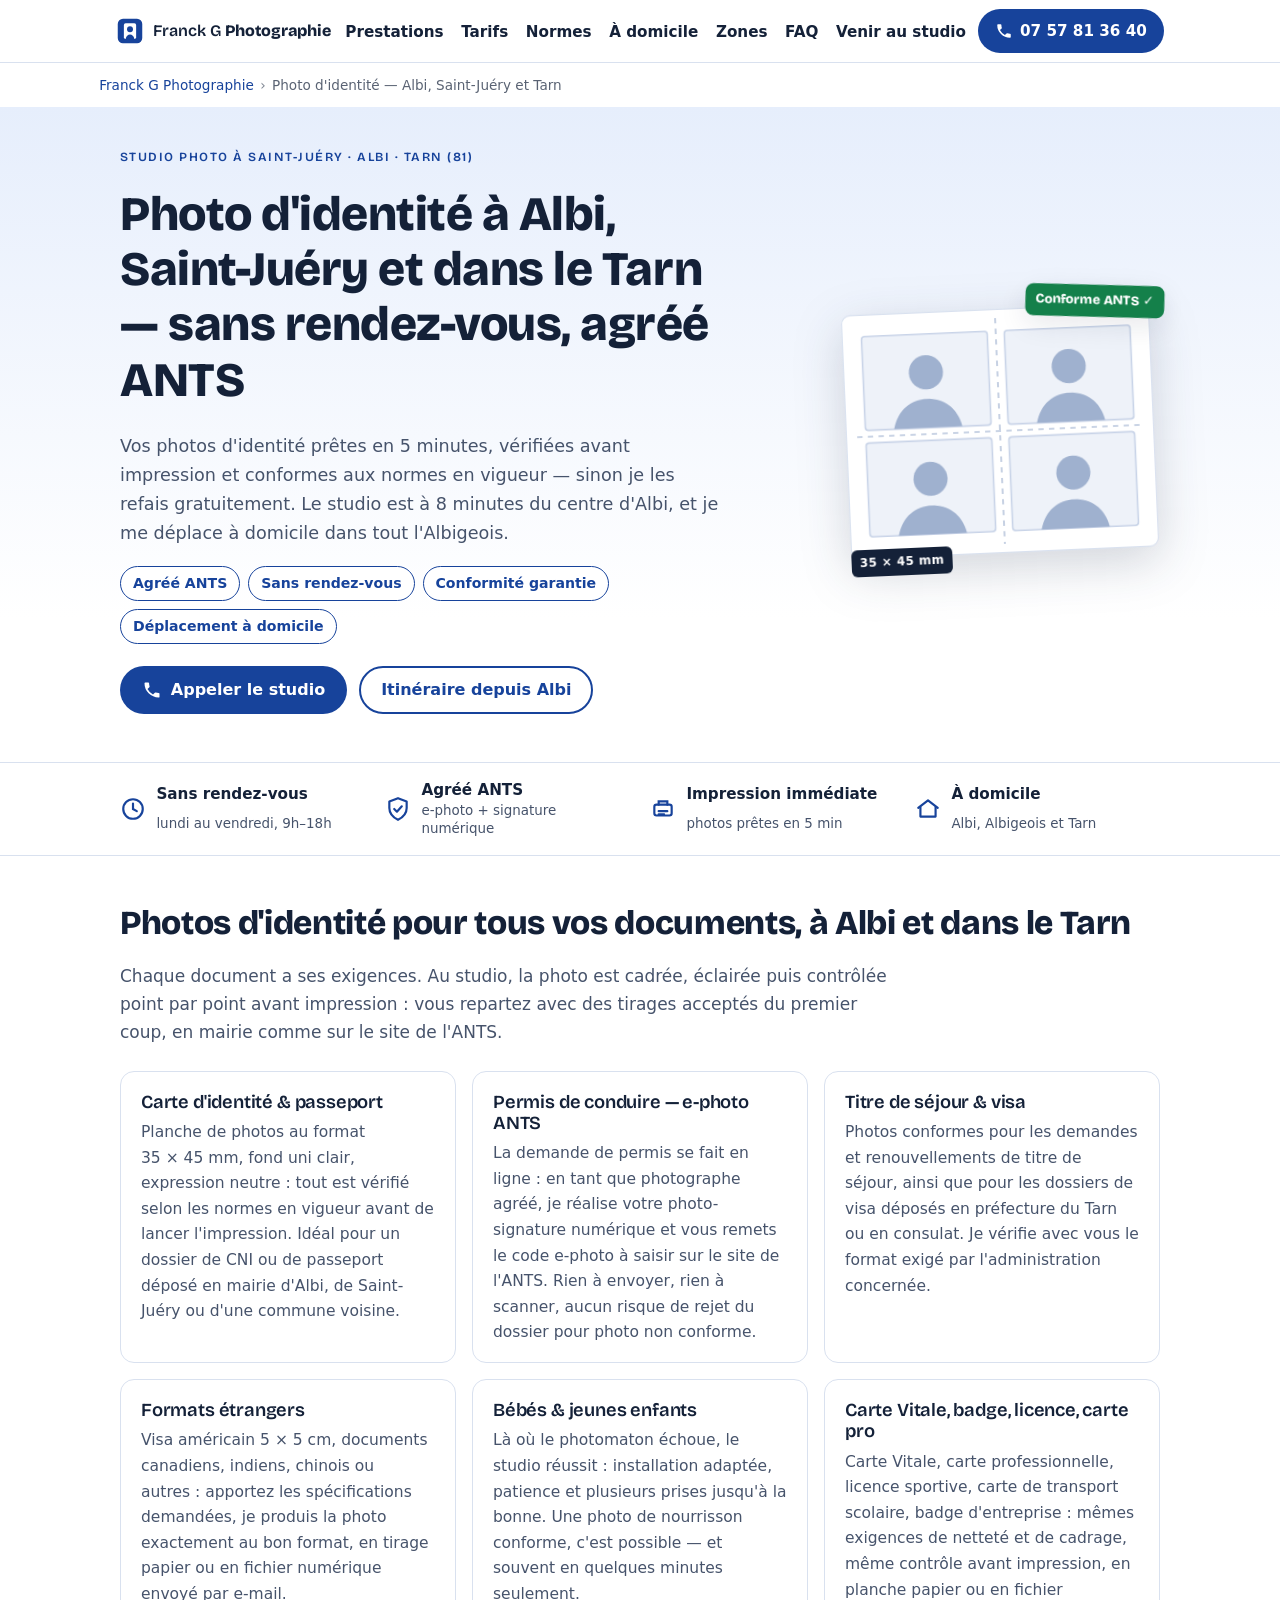
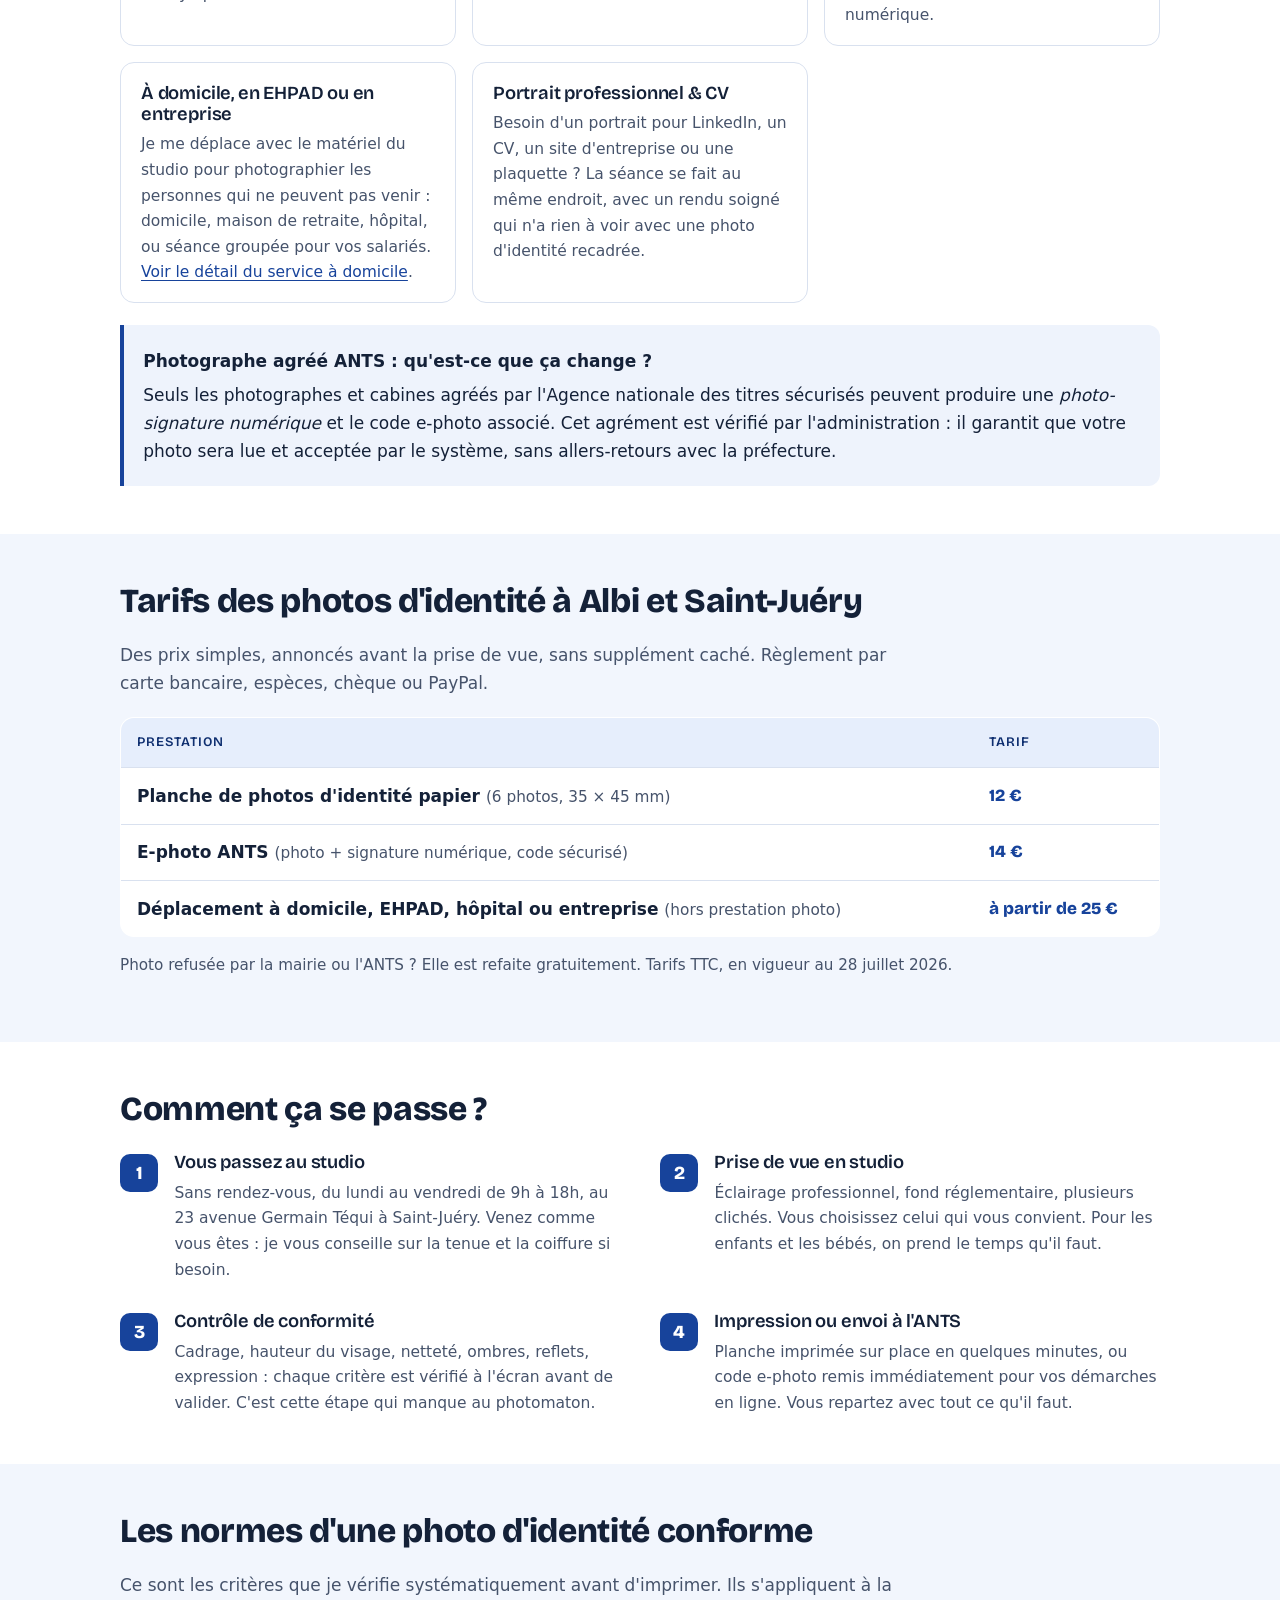
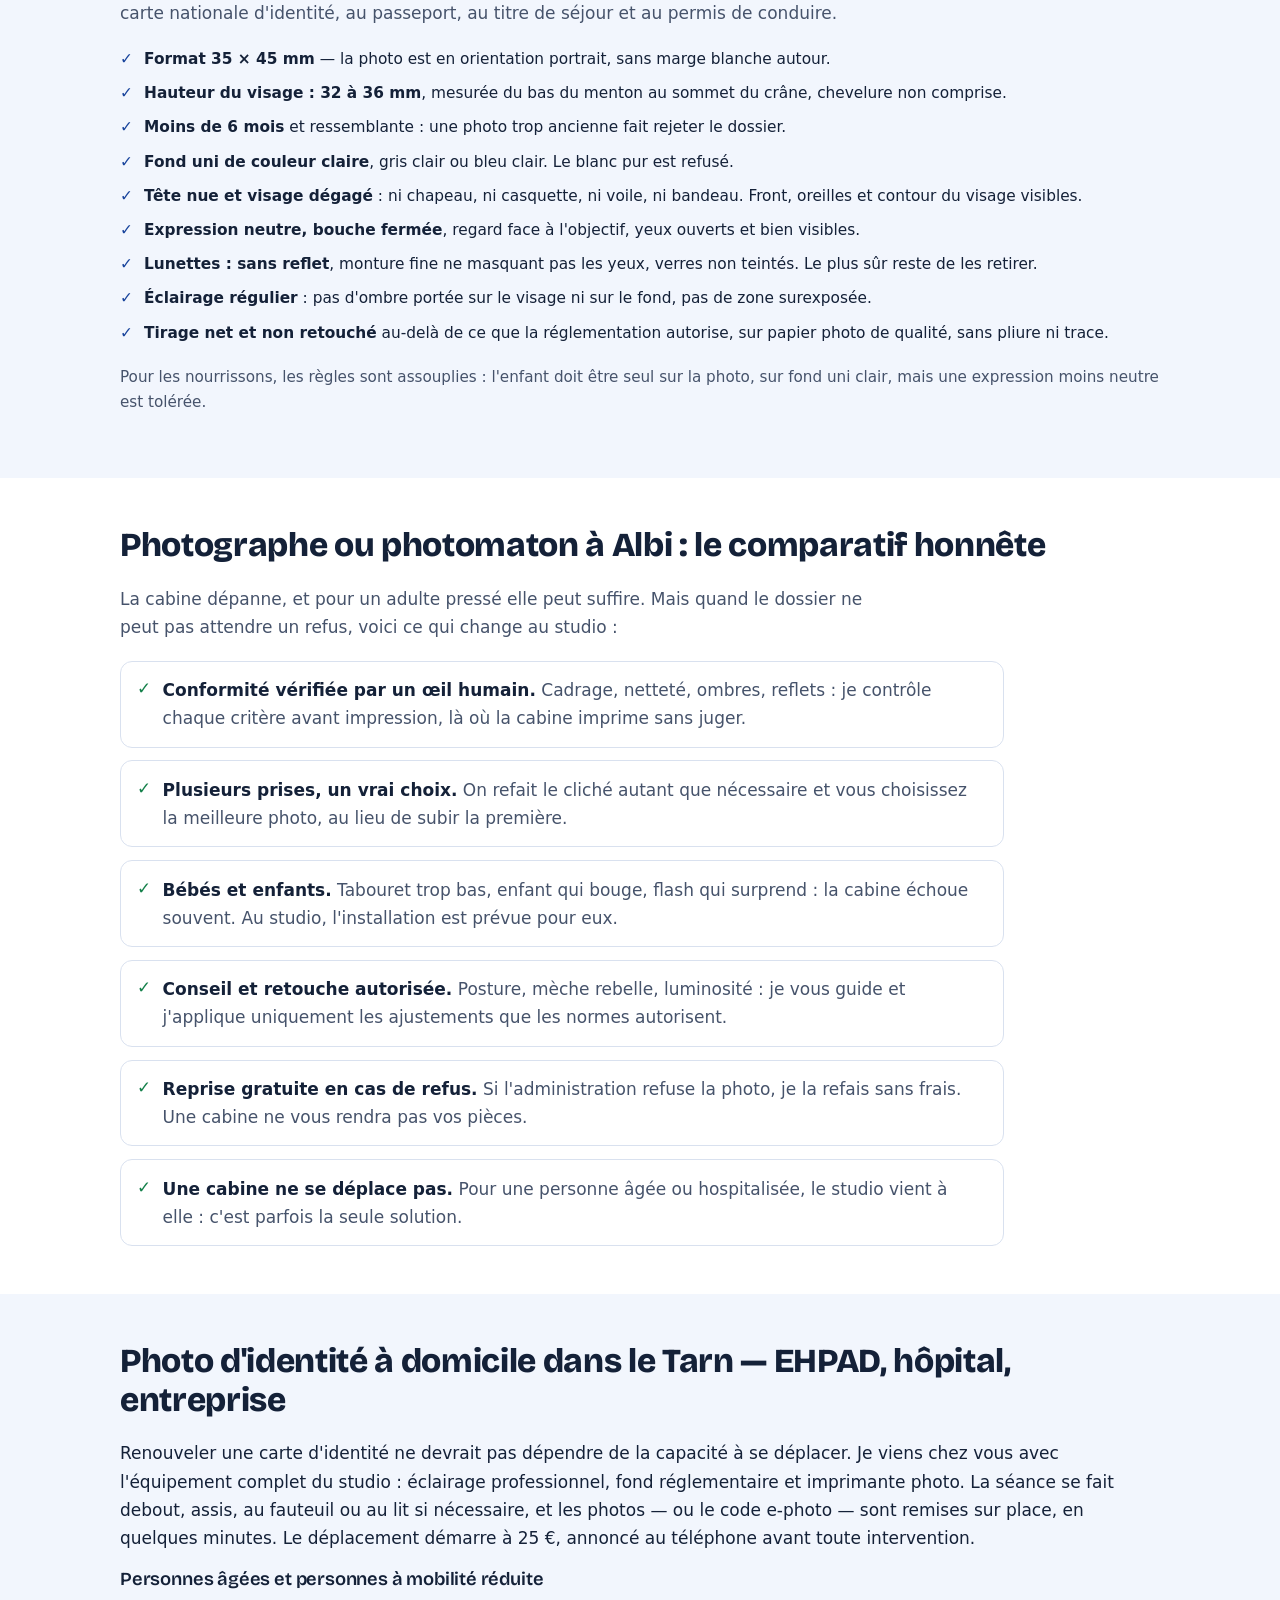
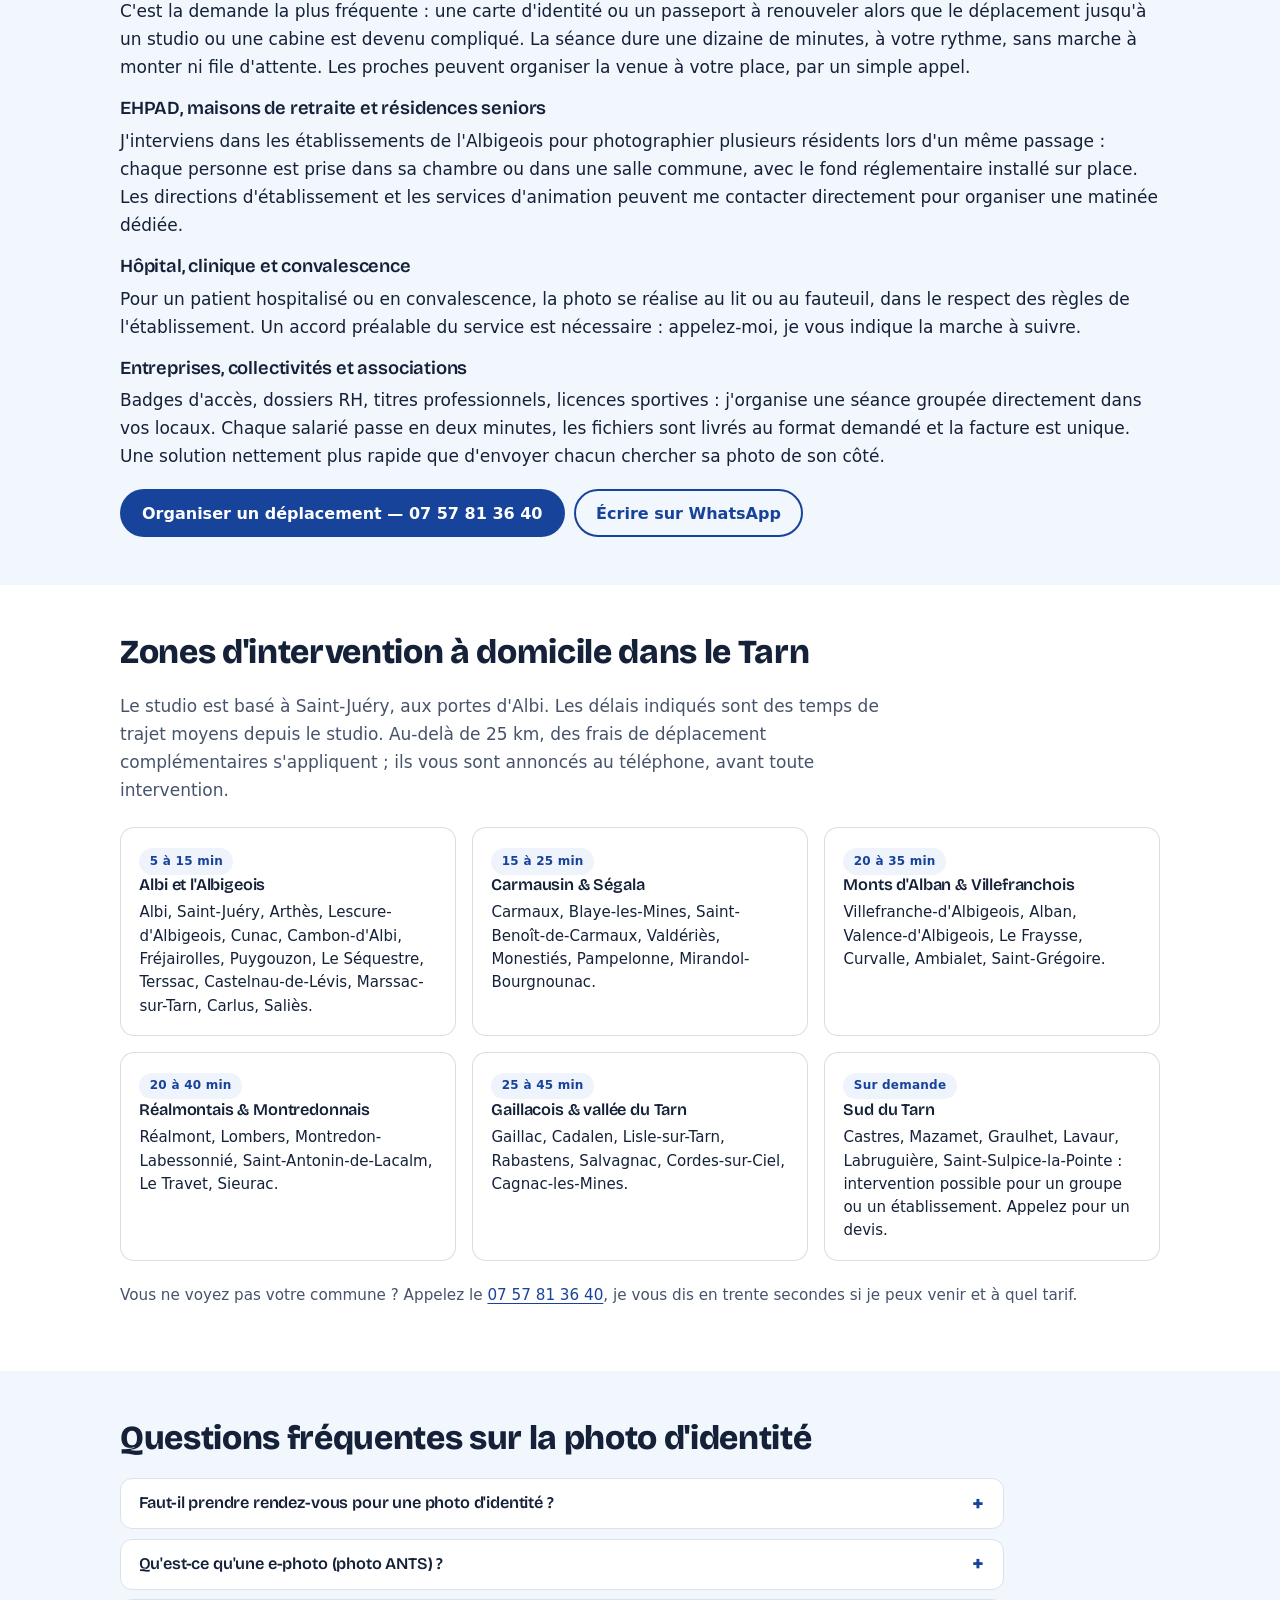
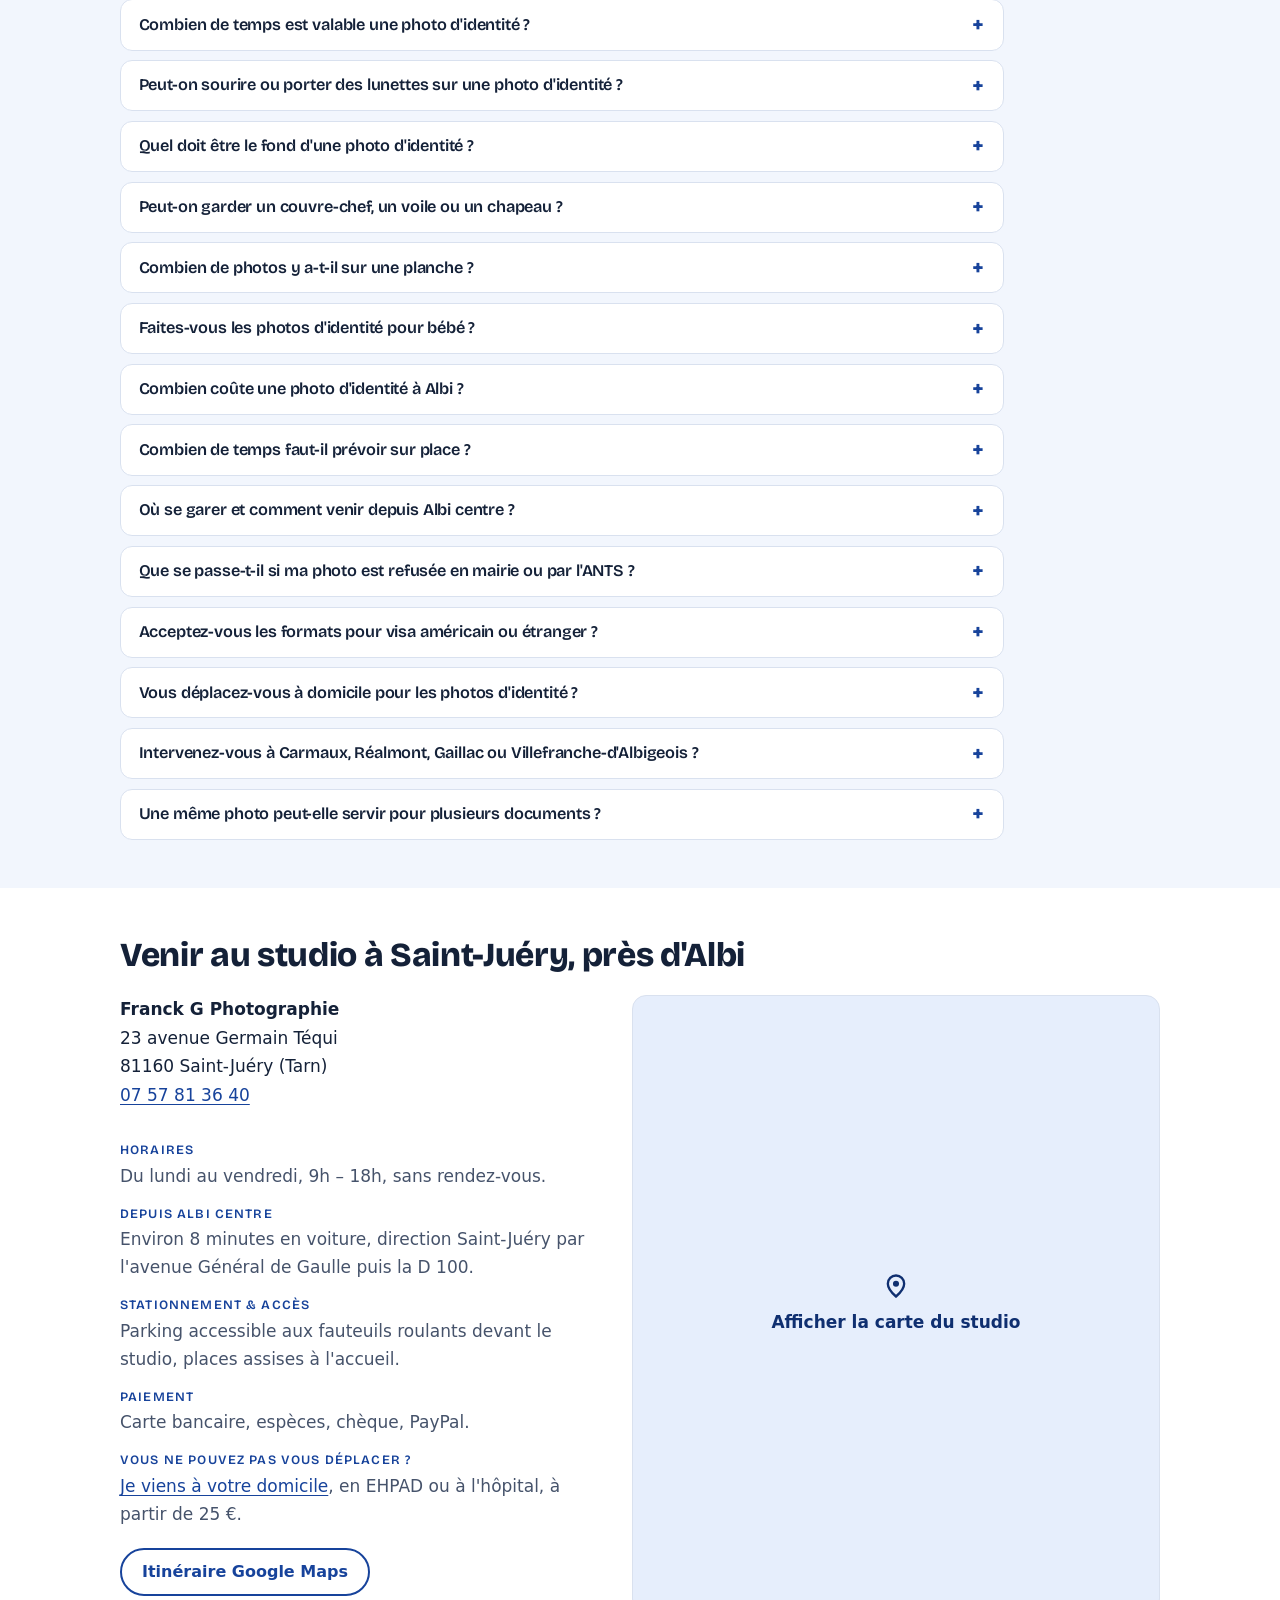
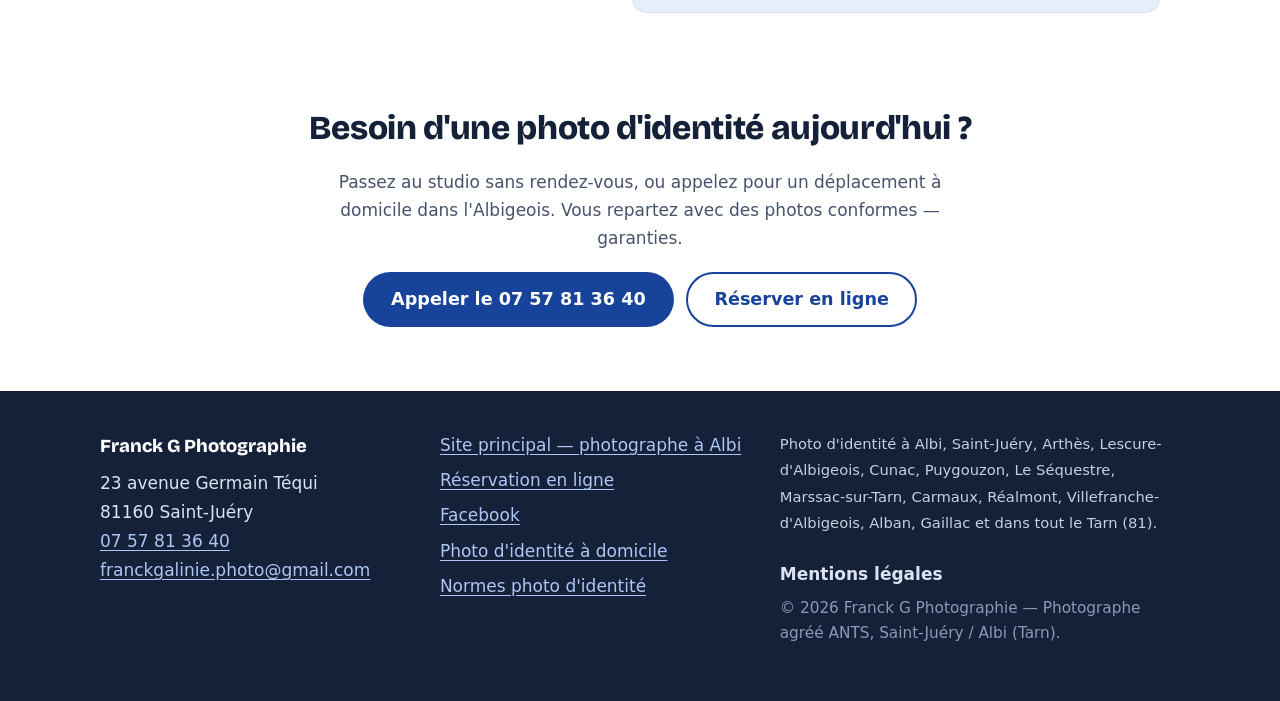
==== commit 5337d6f8: "Update index.html" ====
--- a/index.html
+++ b/index.html
@@ -1,34 +1,52 @@
 <!DOCTYPE html>
 <html lang="fr">
 <head>
+  <meta name="google-site-verification" content="cqg7OQSbF7CRSikiptkAIQMX6aG6ECkMCgaswsnIfD8" />
   <meta charset="UTF-8">
   <meta name="viewport" content="width=device-width, initial-scale=1">
-
-  <title>Photo d'identité Albi – sans RDV, agréé ANTS | Franck G</title>
-  <meta name="description" content="Photos d'identité sans rendez-vous à Saint-Juéry, près d'Albi : CNI, passeport, permis, e-photo ANTS. Prêtes en 5 min, conformité garantie. Tél. 07 57 81 36 40">
-
-  <!-- ⚠️ À COMPLÉTER : remplacer par l'URL définitive (GitHub Pages ou nom de domaine) -->
+  <meta name="format-detection" content="telephone=yes">
+
+  <!--
+  ═══════════════════════════════════════════════════════════════════════════
+  ⚠️ UNE SEULE CHOSE À FAIRE AVANT MISE EN LIGNE :
+  remplacer PARTOUT dans ce fichier l'adresse
+      https://franckgaliniephoto.github.io/photo-identite-albi/
+  par l'URL définitive du site (Rechercher/Remplacer dans l'éditeur GitHub).
+  Elle apparaît dans : canonical, Open Graph, JSON-LD, sitemap.xml, robots.txt.
+  Idéalement : un sous-domaine de votre domaine principal, par ex.
+      https://photo-identite.franckgphotographie.fr/
+  (bien plus fort en référencement qu'une adresse en .github.io)
+  ═══════════════════════════════════════════════════════════════════════════
+  -->
+
+  <title>Photo d'identité Albi et Tarn – sans RDV, agréé ANTS, à domicile</title>
+  <meta name="description" content="Photographe agréé ANTS près d'Albi : photo d'identité, passeport, permis, e-photo. Sans rendez-vous, prêtes en 5 min. Déplacement à domicile dans le Tarn. 07 57 81 36 40">
+  <meta name="robots" content="index, follow, max-snippet:-1, max-image-preview:large, max-video-preview:-1">
+  <meta name="author" content="Franck Galinié – Franck G Photographie">
+
   <link rel="canonical" href="https://franckgaliniephoto.github.io/photo-identite-albi/">
 
   <!-- Open Graph / Twitter -->
   <meta property="og:type" content="business.business">
   <meta property="og:locale" content="fr_FR">
   <meta property="og:site_name" content="Franck G Photographie">
-  <meta property="og:title" content="Photo d'identité à Albi et Saint-Juéry – sans rendez-vous, agréé ANTS">
-  <meta property="og:description" content="Photos d'identité conformes, imprimées en quelques minutes. E-photo ANTS, bébés, formats étrangers, déplacement à domicile. Tél. 07 57 81 36 40.">
-  <meta property="og:url" content="https://VOTRE-COMPTE.github.io/photo-identite-albi/">
-  <meta property="og:image" content="https://VOTRE-COMPTE.github.io/photo-identite-albi/images/og-image.jpg">
+  <meta property="og:title" content="Photo d'identité à Albi et dans le Tarn – sans rendez-vous, agréé ANTS">
+  <meta property="og:description" content="Photos d'identité conformes imprimées en 5 minutes. E-photo ANTS, permis, passeport, bébés, formats étrangers, déplacement à domicile dans le Tarn. 07 57 81 36 40.">
+  <meta property="og:url" content="https://franckgaliniephoto.github.io/photo-identite-albi/">
+  <meta property="og:image" content="https://franckgaliniephoto.github.io/photo-identite-albi/images/og-image.jpg">
+  <meta property="og:image:alt" content="Studio Franck G Photographie – photos d'identité à Saint-Juéry près d'Albi">
   <meta property="og:image:width" content="1200">
   <meta property="og:image:height" content="630">
   <meta name="twitter:card" content="summary_large_image">
-  <meta name="twitter:title" content="Photo d'identité Albi – sans RDV, agréé ANTS | Franck G Photographie">
-  <meta name="twitter:description" content="Photos d'identité conformes en 5 minutes, sans rendez-vous, à Saint-Juéry près d'Albi. Photographe agréé ANTS.">
-  <meta name="twitter:image" content="https://VOTRE-COMPTE.github.io/photo-identite-albi/images/og-image.jpg">
+  <meta name="twitter:title" content="Photo d'identité Albi et Tarn – sans RDV, agréé ANTS">
+  <meta name="twitter:description" content="Photos d'identité conformes en 5 minutes, sans rendez-vous, à Saint-Juéry près d'Albi. Déplacement à domicile dans tout le Tarn.">
+  <meta name="twitter:image" content="https://franckgaliniephoto.github.io/photo-identite-albi/images/og-image.jpg">
 
   <!-- Géolocalisation -->
   <meta name="geo.region" content="FR-81">
-  <meta name="geo.placename" content="Saint-Juéry, Tarn">
-  <!-- ⚠️ À VÉRIFIER : coordonnées GPS exactes du 23 avenue Germain Téqui (clic droit > "Plus d'infos sur cet endroit" dans Google Maps) -->
+  <meta name="geo.placename" content="Saint-Juéry, Albi, Tarn">
+  <!-- ⚠️ À VÉRIFIER : coordonnées GPS exactes du 23 avenue Germain Téqui
+       (Google Maps > clic droit sur le point > les coordonnées s'affichent en haut du menu) -->
   <meta name="geo.position" content="43.9508;2.2126">
   <meta name="ICBM" content="43.9508, 2.2126">
 
@@ -38,157 +56,307 @@
   <link rel="manifest" href="manifest.json">
   <meta name="theme-color" content="#17439b">
 
-  <!-- Police d'affichage (une seule, chargée en swap) -->
+  <!-- Police d'affichage.
+       ⚠️ RGPD : charger une police depuis fonts.gstatic.com transmet l'IP du visiteur à Google.
+       Recommandé : héberger les fichiers .woff2 dans /fonts et supprimer les 3 lignes ci-dessous
+       (voir GUIDE-SEO.md, section « Vitesse & RGPD »). -->
   <link rel="preconnect" href="https://fonts.googleapis.com">
   <link rel="preconnect" href="https://fonts.gstatic.com" crossorigin>
   <link rel="stylesheet" href="https://fonts.googleapis.com/css2?family=Bricolage+Grotesque:opsz,wght@12..96,600;12..96,800&display=swap">
 
   <link rel="stylesheet" href="style.css">
 
-  <!-- ═══════════ JSON-LD 1/3 : LocalBusiness ═══════════ -->
+  <!-- Styles des nouveaux blocs uniquement (fil d'Ariane, zones, normes, agrément).
+       Rien n'est écrasé dans style.css : ces classes sont nouvelles. -->
+  <style>
+    :root{--fg-accent:#17439b;--fg-soft:#eef3fc;--fg-line:rgba(15,23,42,.14)}
+    .skip-link{position:absolute;left:-9999px;top:0;z-index:999;background:var(--fg-accent);color:#fff;padding:.7rem 1.1rem;border-radius:0 0 8px 0}
+    .skip-link:focus{left:0}
+    .breadcrumb{max-width:1120px;margin:0 auto;padding:.7rem 1.2rem;font-size:.85rem}
+    .breadcrumb ol{list-style:none;display:flex;flex-wrap:wrap;gap:.4rem;margin:0;padding:0}
+    .breadcrumb li+li::before{content:"›";margin-right:.4rem;opacity:.55}
+    .breadcrumb a{text-decoration:none}
+    .breadcrumb [aria-current]{opacity:.7}
+    .grid-auto{display:grid;gap:1rem;grid-template-columns:repeat(auto-fit,minmax(250px,1fr));margin-top:1.4rem}
+    .zone{border:1px solid var(--fg-line);border-radius:14px;padding:1.05rem 1.15rem;background:#fff}
+    .zone h3{margin:.1rem 0 .4rem;font-size:1.02rem}
+    .zone p{margin:0;font-size:.94rem;line-height:1.55}
+    .delai{display:inline-block;font-size:.75rem;font-weight:700;letter-spacing:.02em;color:var(--fg-accent);background:var(--fg-soft);border-radius:999px;padding:.2rem .65rem}
+    .ants-box{margin-top:1.4rem;border-left:4px solid var(--fg-accent);background:var(--fg-soft);padding:1rem 1.2rem;border-radius:0 12px 12px 0}
+    .ants-box p{margin:.35rem 0}
+    .quick-actions{display:flex;flex-wrap:wrap;gap:.6rem;margin-top:1.2rem}
+    .norme-list{list-style:none;padding:0;margin:1.3rem 0 0;display:grid;gap:.65rem}
+    .norme-list li{display:grid;grid-template-columns:auto 1fr;gap:.7rem;align-items:start;font-size:.96rem;line-height:1.55}
+    .norme-list li::before{content:"✓";color:var(--fg-accent);font-weight:800}
+    .villes-inline{font-size:.92rem;line-height:1.8;opacity:.9}
+    @media (max-width:640px){.breadcrumb{font-size:.8rem}}
+  </style>
+
+  <!-- ═══════════════ DONNÉES STRUCTURÉES : un seul graphe relié (@graph) ═══════════════
+       Tout est connecté par des @id : établissement ↔ services ↔ page ↔ fil d'Ariane ↔ FAQ.
+       C'est ce que Google préfère depuis 2023 : une seule entité claire plutôt que 3 blocs isolés. -->
   <script type="application/ld+json">
   {
     "@context": "https://schema.org",
-    "@type": "ProfessionalService",
-    "@id": "https://VOTRE-COMPTE.github.io/photo-identite-albi/#studio",
-    "name": "Franck G Photographie",
-    "description": "Photographe professionnel agréé ANTS à Saint-Juéry près d'Albi : photos d'identité sans rendez-vous, e-photo, permis de conduire, passeport, CNI, bébés, formats étrangers, déplacement à domicile.",
-    "url": "https://VOTRE-COMPTE.github.io/photo-identite-albi/",
-    "image": "https://VOTRE-COMPTE.github.io/photo-identite-albi/images/og-image.jpg",
-    "telephone": "+33757813640",
-    "email": "A-COMPLETER@exemple.fr",
-    "priceRange": "€",
-    "founder": { "@type": "Person", "name": "Franck Galinié" },
-    "address": {
-      "@type": "PostalAddress",
-      "streetAddress": "23 avenue Germain Téqui",
-      "postalCode": "81160",
-      "addressLocality": "Saint-Juéry",
-      "addressRegion": "Occitanie",
-      "addressCountry": "FR"
-    },
-    "geo": { "@type": "GeoCoordinates", "latitude": 43.9508, "longitude": 2.2126 },
-    "openingHoursSpecification": [
-      { "@type": "OpeningHoursSpecification", "dayOfWeek": "Monday", "opens": "09:00", "closes": "18:00" },
-      { "@type": "OpeningHoursSpecification", "dayOfWeek": "Tuesday", "opens": "09:00", "closes": "18:00" },
-      { "@type": "OpeningHoursSpecification", "dayOfWeek": "Wednesday", "opens": "09:00", "closes": "18:00" },
-      { "@type": "OpeningHoursSpecification", "dayOfWeek": "Thursday", "opens": "09:00", "closes": "18:00" },
-      { "@type": "OpeningHoursSpecification", "dayOfWeek": "Friday", "opens": "09:00", "closes": "18:00" }
-    ],
-    "areaServed": [
-      { "@type": "City", "name": "Albi" },
-      { "@type": "City", "name": "Saint-Juéry" },
-      { "@type": "City", "name": "Arthès" },
-      { "@type": "City", "name": "Lescure-d'Albigeois" },
-      { "@type": "City", "name": "Cunac" },
-      { "@type": "City", "name": "Le Sequestre" },
-      { "@type": "City", "name": "Puygouzon" },
-      { "@type": "City", "name": "Villefranche-d'Albigeois" },
-      { "@type": "City", "name": "Alban" },
-      { "@type": "City", "name": "Carmaux" },
-      { "@type": "City", "name": "Réalmont" }
-    ],
-    "sameAs": [
-      "https://www.franckgphotographie.fr",
-      "https://www.facebook.com/FranckGPhotographie/"
-    ],
-    "paymentAccepted": "Carte bancaire, Espèces, Chèque, PayPal",
-    "currenciesAccepted": "EUR",
-    "hasOfferCatalog": {
-      "@type": "OfferCatalog",
-      "name": "Prestations photo d'identité",
-      "itemListElement": [
-        { "@type": "Offer", "itemOffered": { "@type": "Service", "name": "Planche de photos d'identité papier (CNI, passeport, titre de séjour)" } },
-        { "@type": "Offer", "itemOffered": { "@type": "Service", "name": "E-photo ANTS : photo et signature numériques avec code sécurisé" } },
-        { "@type": "Offer", "itemOffered": { "@type": "Service", "name": "Formule permis de conduire (e-photo pour démarche ANTS en ligne)" } },
-        { "@type": "Offer", "itemOffered": { "@type": "Service", "name": "Photos d'identité format étranger et visa" } },
-        { "@type": "Offer", "itemOffered": { "@type": "Service", "name": "Photo d'identité bébé et jeune enfant" } },
-        { "@type": "Offer", "itemOffered": { "@type": "Service", "name": "Déplacement à domicile, EHPAD, hôpital ou entreprise" } }
-      ]
-    },
-    "aggregateRating": {
-      "@type": "AggregateRating",
-      "ratingValue": "4.9",
-      "bestRating": "5",
-      "reviewCount": "22"
-    }
-  }
-  </script>
-
-  <!-- ═══════════ JSON-LD 2/3 : FAQPage (reprend mot pour mot la section FAQ) ═══════════ -->
-  <script type="application/ld+json">
-  {
-    "@context": "https://schema.org",
-    "@type": "FAQPage",
-    "mainEntity": [
+    "@graph": [
       {
-        "@type": "Question",
-        "name": "Faut-il prendre rendez-vous pour une photo d'identité ?",
-        "acceptedAnswer": { "@type": "Answer", "text": "Non. Je vous accueille sans rendez-vous du lundi au vendredi au studio de Saint-Juéry, à quelques minutes d'Albi. Vous entrez, nous faisons la prise de vue, et vos photos sont imprimées sur place en quelques minutes. Pour un déplacement à domicile ou une venue en groupe, un simple appel au 07 57 81 36 40 suffit pour convenir d'un créneau." }
+        "@type": ["ProfessionalService", "LocalBusiness"],
+        "@id": "https://franckgaliniephoto.github.io/photo-identite-albi/#studio",
+        "name": "Franck G Photographie",
+        "alternateName": "Franck G Photographie – Photo d'identité Albi",
+        "legalName": "Franck Galinié",
+        "description": "Photographe professionnel agréé ANTS à Saint-Juéry, près d'Albi (Tarn) : photos d'identité sans rendez-vous, e-photo ANTS, permis de conduire, passeport, carte d'identité, titre de séjour, formats étrangers, bébés, et déplacement à domicile, en EHPAD, à l'hôpital ou en entreprise dans tout l'Albigeois.",
+        "slogan": "Photo d'identité conforme, sans rendez-vous, prête en 5 minutes.",
+        "url": "https://franckgaliniephoto.github.io/photo-identite-albi/",
+        "mainEntityOfPage": { "@id": "https://franckgaliniephoto.github.io/photo-identite-albi/#webpage" },
+        "image": [
+          "https://franckgaliniephoto.github.io/photo-identite-albi/images/og-image.jpg",
+          "https://franckgaliniephoto.github.io/photo-identite-albi/images/studio.jpg",
+          "https://franckgaliniephoto.github.io/photo-identite-albi/images/photo-identite-exemple.jpg"
+        ],
+        "logo": {
+          "@type": "ImageObject",
+          "url": "https://franckgaliniephoto.github.io/photo-identite-albi/images/logo.png",
+          "caption": "Franck G Photographie"
+        },
+        "telephone": "+33757813640",
+        "email": "franckgalinie.photo@gmail.com",
+        "priceRange": "€",
+        "founder": { "@type": "Person", "name": "Franck Galinié", "jobTitle": "Photographe professionnel agréé ANTS" },
+        "address": {
+          "@type": "PostalAddress",
+          "streetAddress": "23 avenue Germain Téqui",
+          "postalCode": "81160",
+          "addressLocality": "Saint-Juéry",
+          "addressRegion": "Occitanie",
+          "addressCountry": "FR"
+        },
+        "geo": { "@type": "GeoCoordinates", "latitude": 43.9508, "longitude": 2.2126 },
+        "hasMap": "https://www.google.com/maps?q=23+avenue+Germain+Tequi,+81160+Saint-Juery",
+        "openingHoursSpecification": [
+          { "@type": "OpeningHoursSpecification", "dayOfWeek": ["Monday","Tuesday","Wednesday","Thursday","Friday"], "opens": "09:00", "closes": "18:00" }
+        ],
+        "contactPoint": {
+          "@type": "ContactPoint",
+          "telephone": "+33757813640",
+          "contactType": "customer service",
+          "areaServed": "FR",
+          "availableLanguage": "French"
+        },
+        "amenityFeature": [
+          { "@type": "LocationFeatureSpecification", "name": "Parking accessible aux fauteuils roulants", "value": true },
+          { "@type": "LocationFeatureSpecification", "name": "Accueil sans rendez-vous", "value": true },
+          { "@type": "LocationFeatureSpecification", "name": "Impression sur place", "value": true }
+        ],
+        "knowsAbout": [
+          "Photo d'identité",
+          "Normes photo carte nationale d'identité",
+          "E-photo ANTS",
+          "Photo permis de conduire",
+          "Photo passeport biométrique",
+          "Photo de titre de séjour",
+          "Photo d'identité pour bébé",
+          "Formats photo visa étranger"
+        ],
+        "areaServed": [
+          { "@type": "AdministrativeArea", "name": "Tarn (81)" },
+          { "@type": "City", "name": "Albi" },
+          { "@type": "City", "name": "Saint-Juéry" },
+          { "@type": "City", "name": "Arthès" },
+          { "@type": "City", "name": "Lescure-d'Albigeois" },
+          { "@type": "City", "name": "Cunac" },
+          { "@type": "City", "name": "Le Séquestre" },
+          { "@type": "City", "name": "Puygouzon" },
+          { "@type": "City", "name": "Marssac-sur-Tarn" },
+          { "@type": "City", "name": "Castelnau-de-Lévis" },
+          { "@type": "City", "name": "Villefranche-d'Albigeois" },
+          { "@type": "City", "name": "Alban" },
+          { "@type": "City", "name": "Valence-d'Albigeois" },
+          { "@type": "City", "name": "Carmaux" },
+          { "@type": "City", "name": "Réalmont" },
+          { "@type": "City", "name": "Gaillac" },
+          { "@type": "City", "name": "Graulhet" }
+        ],
+        "sameAs": [
+          "https://www.franckgphotographie.fr",
+          "https://www.facebook.com/FranckGPhotographie/"
+        ],
+        "paymentAccepted": "Carte bancaire, Espèces, Chèque, PayPal",
+        "currenciesAccepted": "EUR",
+        "makesOffer": [
+          {
+            "@type": "Offer",
+            "name": "Planche de 6 photos d'identité papier",
+            "price": "12",
+            "priceCurrency": "EUR",
+            "availability": "https://schema.org/InStock",
+            "itemOffered": { "@type": "Service", "name": "Planche de photos d'identité papier (CNI, passeport, titre de séjour)", "serviceType": "Photo d'identité" }
+          },
+          {
+            "@type": "Offer",
+            "name": "E-photo ANTS (photo + signature numérique)",
+            "price": "14",
+            "priceCurrency": "EUR",
+            "availability": "https://schema.org/InStock",
+            "itemOffered": { "@type": "Service", "name": "E-photo ANTS avec code sécurisé pour démarche en ligne (permis de conduire)", "serviceType": "E-photo ANTS" }
+          },
+          {
+            "@type": "Offer",
+            "name": "Déplacement à domicile, EHPAD, hôpital ou entreprise",
+            "priceCurrency": "EUR",
+            "priceSpecification": { "@type": "PriceSpecification", "minPrice": "25", "priceCurrency": "EUR" },
+            "availability": "https://schema.org/InStock",
+            "itemOffered": { "@id": "https://franckgaliniephoto.github.io/photo-identite-albi/#service-domicile" }
+          }
+        ]
       },
+
       {
-        "@type": "Question",
-        "name": "Qu'est-ce qu'une e-photo (photo ANTS) ?",
-        "acceptedAnswer": { "@type": "Answer", "text": "L'e-photo est une photo d'identité numérique accompagnée d'une signature électronique, réalisée par un photographe agréé ANTS. Vous repartez avec un code sécurisé à saisir dans votre démarche en ligne, pour le permis de conduire par exemple : la photo est transmise directement à l'administration, sans envoi papier." }
+        "@type": "Service",
+        "@id": "https://franckgaliniephoto.github.io/photo-identite-albi/#service-studio",
+        "name": "Photo d'identité en studio sans rendez-vous",
+        "serviceType": "Photo d'identité et e-photo ANTS",
+        "description": "Prise de vue en studio, contrôle de conformité point par point et impression immédiate d'une planche de photos d'identité, ou remise du code e-photo ANTS pour les démarches en ligne. Sans rendez-vous du lundi au vendredi à Saint-Juéry, à 8 minutes d'Albi.",
+        "provider": { "@id": "https://franckgaliniephoto.github.io/photo-identite-albi/#studio" },
+        "areaServed": { "@type": "AdministrativeArea", "name": "Tarn (81)" },
+        "availableChannel": {
+          "@type": "ServiceChannel",
+          "serviceUrl": "https://franckgaliniephoto.github.io/photo-identite-albi/#tarifs",
+          "servicePhone": { "@type": "ContactPoint", "telephone": "+33757813640" },
+          "serviceLocation": { "@id": "https://franckgaliniephoto.github.io/photo-identite-albi/#studio" }
+        },
+        "hasOfferCatalog": {
+          "@type": "OfferCatalog",
+          "name": "Documents concernés",
+          "itemListElement": [
+            { "@type": "Offer", "itemOffered": { "@type": "Service", "name": "Photo carte nationale d'identité (CNI)" } },
+            { "@type": "Offer", "itemOffered": { "@type": "Service", "name": "Photo passeport biométrique" } },
+            { "@type": "Offer", "itemOffered": { "@type": "Service", "name": "Photo permis de conduire (e-photo ANTS)" } },
+            { "@type": "Offer", "itemOffered": { "@type": "Service", "name": "Photo titre de séjour et visa" } },
+            { "@type": "Offer", "itemOffered": { "@type": "Service", "name": "Photo d'identité format étranger (visa américain 5 x 5 cm, Canada, Inde, Chine)" } },
+            { "@type": "Offer", "itemOffered": { "@type": "Service", "name": "Photo d'identité bébé et jeune enfant" } },
+            { "@type": "Offer", "itemOffered": { "@type": "Service", "name": "Photo carte Vitale, carte professionnelle, licence sportive, badge d'entreprise" } }
+          ]
+        }
       },
+
       {
-        "@type": "Question",
-        "name": "Combien de temps est valable une photo d'identité ?",
-        "acceptedAnswer": { "@type": "Answer", "text": "Pour un dossier de carte d'identité ou de passeport, la photo doit dater de moins de six mois et être ressemblante. Le code e-photo délivré pour les démarches en ligne est lui aussi valable six mois. En cas de doute, apportez votre ancienne photo : je vous dis tout de suite s'il faut la refaire." }
+        "@type": "Service",
+        "@id": "https://franckgaliniephoto.github.io/photo-identite-albi/#service-domicile",
+        "name": "Photo d'identité à domicile dans le Tarn",
+        "serviceType": "Photographe photo d'identité à domicile",
+        "description": "Déplacement d'un photographe agréé ANTS à domicile, en EHPAD, en maison de retraite, à l'hôpital, en clinique ou en entreprise pour réaliser des photos d'identité conformes : matériel de studio transporté sur place (éclairage, fond réglementaire, imprimante), séance possible au fauteuil ou au lit, photos et code e-photo remis immédiatement.",
+        "provider": { "@id": "https://franckgaliniephoto.github.io/photo-identite-albi/#studio" },
+        "areaServed": [
+          { "@type": "AdministrativeArea", "name": "Tarn (81)" },
+          {
+            "@type": "GeoCircle",
+            "geoMidpoint": { "@type": "GeoCoordinates", "latitude": 43.9508, "longitude": 2.2126 },
+            "geoRadius": "40000"
+          }
+        ],
+        "audience": {
+          "@type": "Audience",
+          "audienceType": "Personnes âgées, personnes à mobilité réduite, patients hospitalisés, résidents d'EHPAD, entreprises et collectivités"
+        },
+        "availableChannel": {
+          "@type": "ServiceChannel",
+          "serviceUrl": "https://franckgaliniephoto.github.io/photo-identite-albi/#domicile",
+          "servicePhone": { "@type": "ContactPoint", "telephone": "+33757813640" }
+        },
+        "offers": {
+          "@type": "Offer",
+          "priceCurrency": "EUR",
+          "priceSpecification": { "@type": "PriceSpecification", "minPrice": "25", "priceCurrency": "EUR" },
+          "availability": "https://schema.org/InStock"
+        }
       },
+
       {
-        "@type": "Question",
-        "name": "Peut-on sourire ou porter des lunettes sur une photo d'identité ?",
-        "acceptedAnswer": { "@type": "Answer", "text": "Pour le sourire, c'est non : l'expression doit être neutre, bouche fermée, regard face à l'objectif. Les lunettes sont fortement déconseillées et refusées dans la plupart des cas à cause des reflets ou d'une monture qui masque les yeux : le plus simple est de les retirer, je vous guide au moment de la prise de vue." }
+        "@type": "WebSite",
+        "@id": "https://franckgaliniephoto.github.io/photo-identite-albi/#site",
+        "url": "https://franckgaliniephoto.github.io/photo-identite-albi/",
+        "name": "Photo d'identité Albi – Franck G Photographie",
+        "inLanguage": "fr-FR",
+        "publisher": { "@id": "https://franckgaliniephoto.github.io/photo-identite-albi/#studio" }
       },
+
       {
-        "@type": "Question",
-        "name": "Faites-vous les photos d'identité pour bébé ?",
-        "acceptedAnswer": { "@type": "Answer", "text": "Oui, c'est même une de mes spécialités. Les normes sont assouplies pour les nourrissons, mais la photo reste très difficile à réussir en cabine. Au studio, je prends le temps nécessaire, avec une installation adaptée à l'âge de l'enfant, jusqu'à obtenir un cliché conforme, accepté par l'administration." }
+        "@type": ["WebPage", "FAQPage"],
+        "@id": "https://franckgaliniephoto.github.io/photo-identite-albi/#webpage",
+        "url": "https://franckgaliniephoto.github.io/photo-identite-albi/",
+        "name": "Photo d'identité Albi et Tarn – sans RDV, agréé ANTS, à domicile",
+        "description": "Photographe agréé ANTS près d'Albi : photo d'identité, passeport, permis, e-photo. Sans rendez-vous, prêtes en 5 minutes. Déplacement à domicile dans le Tarn.",
+        "isPartOf": { "@id": "https://franckgaliniephoto.github.io/photo-identite-albi/#site" },
+        "about": { "@id": "https://franckgaliniephoto.github.io/photo-identite-albi/#studio" },
+        "primaryImageOfPage": { "@type": "ImageObject", "url": "https://franckgaliniephoto.github.io/photo-identite-albi/images/og-image.jpg" },
+        "breadcrumb": { "@id": "https://franckgaliniephoto.github.io/photo-identite-albi/#breadcrumb" },
+        "inLanguage": "fr-FR",
+        "datePublished": "2026-01-15",
+        "dateModified": "2026-07-28",
+        "speakable": {
+          "@type": "SpeakableSpecification",
+          "cssSelector": [".hero-lead", "#h-tarifs", "#h-domicile"]
+        },
+        "mainEntity": [
+          { "@type": "Question", "name": "Faut-il prendre rendez-vous pour une photo d'identité ?",
+            "acceptedAnswer": { "@type": "Answer", "text": "Non. Je vous accueille sans rendez-vous du lundi au vendredi, de 9h à 18h, au studio de Saint-Juéry, à quelques minutes d'Albi. Vous entrez, nous faisons la prise de vue, et vos photos sont imprimées sur place en quelques minutes. Pour un déplacement à domicile ou une venue en groupe, un simple appel au 07 57 81 36 40 suffit pour convenir d'un créneau." } },
+          { "@type": "Question", "name": "Qu'est-ce qu'une e-photo (photo ANTS) ?",
+            "acceptedAnswer": { "@type": "Answer", "text": "L'e-photo est une photo d'identité numérique accompagnée d'une signature électronique, réalisée par un photographe agréé ANTS. Vous repartez avec un code sécurisé à saisir dans votre démarche en ligne, pour le permis de conduire par exemple : la photo est transmise directement à l'administration, sans envoi papier ni scan." } },
+          { "@type": "Question", "name": "Combien de temps est valable une photo d'identité ?",
+            "acceptedAnswer": { "@type": "Answer", "text": "Pour un dossier de carte d'identité ou de passeport, la photo doit dater de moins de six mois et être ressemblante. Le code e-photo délivré pour les démarches en ligne est lui aussi valable six mois. En cas de doute, apportez votre ancienne photo : je vous dis tout de suite s'il faut la refaire." } },
+          { "@type": "Question", "name": "Peut-on sourire ou porter des lunettes sur une photo d'identité ?",
+            "acceptedAnswer": { "@type": "Answer", "text": "Pour le sourire, c'est non : l'expression doit être neutre, bouche fermée, regard face à l'objectif. Les lunettes sont tolérées mais la monture ne doit ni masquer les yeux ni produire de reflet, et les verres teintés sont interdits. En pratique, le plus sûr est de les retirer : je vous guide au moment de la prise de vue." } },
+          { "@type": "Question", "name": "Quel doit être le fond d'une photo d'identité ?",
+            "acceptedAnswer": { "@type": "Answer", "text": "Le fond doit être uni et de couleur claire, gris clair ou bleu clair. Le fond blanc est refusé, car il ne permet pas de détacher le contour du visage. Au studio, le fond réglementaire est installé en permanence, y compris lors des déplacements à domicile." } },
+          { "@type": "Question", "name": "Peut-on garder un couvre-chef, un voile ou un chapeau ?",
+            "acceptedAnswer": { "@type": "Answer", "text": "Non, la tête doit être nue sur une photo d'identité française : ni chapeau, ni casquette, ni voile, ni bandeau. Le visage doit être entièrement dégagé, du bas du menton au sommet du crâne, avec le front, les oreilles et le contour du visage visibles." } },
+          { "@type": "Question", "name": "Combien de photos y a-t-il sur une planche ?",
+            "acceptedAnswer": { "@type": "Answer", "text": "La planche standard comporte 6 photos identiques au format 35 x 45 mm, pour 12 €. C'est largement suffisant pour un dossier de carte d'identité ou de passeport, et il vous en reste pour une autre démarche dans les six mois." } },
+          { "@type": "Question", "name": "Faites-vous les photos d'identité pour bébé ?",
+            "acceptedAnswer": { "@type": "Answer", "text": "Oui, c'est même une de mes spécialités. Les normes sont assouplies pour les nourrissons, mais la photo reste très difficile à réussir en cabine. Au studio, je prends le temps nécessaire, avec une installation adaptée à l'âge de l'enfant, jusqu'à obtenir un cliché conforme, accepté par l'administration." } },
+          { "@type": "Question", "name": "Combien coûte une photo d'identité à Albi ?",
+            "acceptedAnswer": { "@type": "Answer", "text": "Une planche de 6 photos d'identité papier coûte 12 €. L'e-photo ANTS, photo et signature numériques avec code sécurisé, coûte 14 €. Le déplacement à domicile démarre à 25 €. Le règlement est possible par carte bancaire, espèces, chèque ou PayPal." } },
+          { "@type": "Question", "name": "Combien de temps faut-il prévoir sur place ?",
+            "acceptedAnswer": { "@type": "Answer", "text": "Comptez environ cinq minutes pour un adulte : prise de vue, choix du cliché, contrôle de conformité et impression. Prévoyez un peu plus pour un bébé ou un jeune enfant, le temps de l'installer et d'obtenir la bonne expression." } },
+          { "@type": "Question", "name": "Où se garer et comment venir depuis Albi centre ?",
+            "acceptedAnswer": { "@type": "Answer", "text": "Le studio se trouve au 23 avenue Germain Téqui à Saint-Juéry, à environ 8 minutes en voiture du centre d'Albi en suivant la direction Saint-Juéry. Un parking accessible aux fauteuils roulants est disponible juste devant, et l'itinéraire est détaillé dans la section Venir au studio." } },
+          { "@type": "Question", "name": "Que se passe-t-il si ma photo est refusée en mairie ou par l'ANTS ?",
+            "acceptedAnswer": { "@type": "Answer", "text": "C'est précisément ce que la garantie conformité évite : chaque photo est contrôlée point par point avant impression, selon les normes en vigueur. Si malgré tout votre photo était refusée, je la reprends gratuitement, sans discussion." } },
+          { "@type": "Question", "name": "Acceptez-vous les formats pour visa américain ou étranger ?",
+            "acceptedAnswer": { "@type": "Answer", "text": "Oui. Je réalise les photos aux formats exigés par de nombreux pays : visa américain 5 x 5 cm, formats spécifiques d'autres visas, permis internationaux ou documents étrangers. Apportez simplement les spécifications demandées par l'ambassade ou l'organisme, je m'occupe du reste." } },
+          { "@type": "Question", "name": "Vous déplacez-vous à domicile pour les photos d'identité ?",
+            "acceptedAnswer": { "@type": "Answer", "text": "Oui, dans toute l'agglomération albigeoise et une bonne partie du Tarn : à domicile, en EHPAD, en maison de retraite, à l'hôpital, en clinique ou en entreprise. Ce service s'adresse en particulier aux personnes âgées, aux personnes à mobilité réduite et aux groupes. Le déplacement démarre à 25 €. Appelez le 07 57 81 36 40 pour convenir d'un passage." } },
+          { "@type": "Question", "name": "Intervenez-vous à Carmaux, Réalmont, Gaillac ou Villefranche-d'Albigeois ?",
+            "acceptedAnswer": { "@type": "Answer", "text": "Oui. Le studio se déplace dans l'Albigeois, le Carmausin, le Ségala, les Monts d'Alban, le Réalmontais et le Gaillacois. Au-delà de 25 km autour de Saint-Juéry, des frais de déplacement complémentaires s'appliquent : ils vous sont annoncés au téléphone avant toute intervention." } },
+          { "@type": "Question", "name": "Une même photo peut-elle servir pour plusieurs documents ?",
+            "acceptedAnswer": { "@type": "Answer", "text": "Oui, dans la limite de six mois et pour les documents qui partagent le format français 35 x 45 mm : carte d'identité, passeport, titre de séjour, carte Vitale ou licence sportive. En revanche, un visa étranger impose souvent un format différent, à réaliser séparément." } }
+        ]
       },
+
       {
-        "@type": "Question",
-        "name": "Combien coûte une photo d'identité à Albi ?",
-        "acceptedAnswer": { "@type": "Answer", "text": "Les tarifs sont détaillés dans la section Tarifs de cette page : planche de photos papier, e-photo ANTS, formule permis de conduire ou déplacement à domicile. Le règlement est possible par carte bancaire, espèces, chèque ou PayPal." }
-      },
-      {
-        "@type": "Question",
-        "name": "Où se garer et comment venir depuis Albi centre ?",
-        "acceptedAnswer": { "@type": "Answer", "text": "Le studio se trouve au 23 avenue Germain Téqui à Saint-Juéry, à environ 8 minutes en voiture du centre d'Albi en suivant la direction Saint-Juéry. Un parking accessible aux fauteuils roulants est disponible, et l'itinéraire est détaillé dans la section Venir au studio." }
-      },
-      {
-        "@type": "Question",
-        "name": "Que se passe-t-il si ma photo est refusée en mairie ou par l'ANTS ?",
-        "acceptedAnswer": { "@type": "Answer", "text": "C'est précisément ce que la garantie conformité évite : chaque photo est contrôlée point par point avant impression, selon les normes en vigueur. Si malgré tout votre photo était refusée, je la reprends gratuitement, sans discussion." }
-      },
-      {
-        "@type": "Question",
-        "name": "Acceptez-vous les formats pour visa américain ou étranger ?",
-        "acceptedAnswer": { "@type": "Answer", "text": "Oui. Je réalise les photos aux formats exigés par de nombreux pays : visa américain 5 x 5 cm, formats spécifiques d'autres visas, permis internationaux ou documents étrangers. Apportez simplement les spécifications demandées par l'ambassade ou l'organisme, je m'occupe du reste." }
-      },
-      {
-        "@type": "Question",
-        "name": "Vous déplacez-vous à domicile pour les photos d'identité ?",
-        "acceptedAnswer": { "@type": "Answer", "text": "Oui, dans toute l'agglomération albigeoise : à domicile, en EHPAD, à l'hôpital ou en entreprise. Ce service s'adresse en particulier aux personnes à mobilité réduite ou aux groupes. Appelez le 07 57 81 36 40 pour convenir d'un passage." }
+        "@type": "BreadcrumbList",
+        "@id": "https://franckgaliniephoto.github.io/photo-identite-albi/#breadcrumb",
+        "itemListElement": [
+          { "@type": "ListItem", "position": 1, "name": "Franck G Photographie", "item": "https://www.franckgphotographie.fr" },
+          { "@type": "ListItem", "position": 2, "name": "Photo d'identité Albi, Saint-Juéry et Tarn" }
+        ]
       }
     ]
   }
   </script>
 
-  <!-- ═══════════ JSON-LD 3/3 : BreadcrumbList ═══════════ -->
-  <script type="application/ld+json">
-  {
-    "@context": "https://schema.org",
-    "@type": "BreadcrumbList",
-    "itemListElement": [
-      { "@type": "ListItem", "position": 1, "name": "Franck G Photographie", "item": "https://www.franckgphotographie.fr" },
-      { "@type": "ListItem", "position": 2, "name": "Photo d'identité Albi – Saint-Juéry", "item": "https://VOTRE-COMPTE.github.io/photo-identite-albi/" }
-    ]
-  }
-  </script>
+  <!--
+  ⚠️ NOTE — bloc « avis » retiré des données structurées.
+  L'ancien code déclarait aggregateRating 4,9/22 sans qu'aucun avis ne soit visible sur la page :
+  Google ignore (et peut sanctionner) une note auto-déclarée par l'entreprise sur son propre site.
+  Vos avis restent visibles là où ils comptent vraiment : sur votre fiche Google.
+  -->
 </head>
 
 <body>
+
+<a class="skip-link" href="#contenu">Aller au contenu</a>
 
 <header class="site-header" id="haut">
   <div class="header-inner">
@@ -204,7 +372,9 @@
       <ul id="navList">
         <li><a href="#prestations">Prestations</a></li>
         <li><a href="#tarifs">Tarifs</a></li>
+        <li><a href="#normes">Normes</a></li>
         <li><a href="#domicile">À domicile</a></li>
+        <li><a href="#zones">Zones</a></li>
         <li><a href="#faq">FAQ</a></li>
         <li><a href="#venir">Venir au studio</a></li>
       </ul>
@@ -216,33 +386,49 @@
   </div>
 </header>
 
-<main>
+<!-- Fil d'Ariane visible : Google exige désormais qu'il soit affiché pour l'exploiter -->
+<nav class="breadcrumb" aria-label="Fil d'Ariane">
+  <ol>
+    <li><a href="https://www.franckgphotographie.fr" rel="noopener">Franck G Photographie</a></li>
+    <li><span aria-current="page">Photo d'identité — Albi, Saint-Juéry et Tarn</span></li>
+  </ol>
+</nav>
+
+<main id="contenu">
 
   <!-- ══════════ 1. HERO ══════════ -->
   <section class="hero" aria-labelledby="titre-principal">
     <div class="hero-inner">
       <div class="hero-copy">
-        <p class="eyebrow">Studio photo à Saint-Juéry · Tarn (81)</p>
-        <h1 id="titre-principal">Photo d'identité à Albi et Saint-Juéry — sans rendez-vous, agréé ANTS</h1>
-        <p class="hero-lead">Vos photos d'identité prêtes en 5&nbsp;minutes, vérifiées avant impression et conformes aux normes en vigueur — sinon je les refais gratuitement. Le studio est à 8&nbsp;minutes du centre d'Albi.</p>
+        <p class="eyebrow">Studio photo à Saint-Juéry · Albi · Tarn (81)</p>
+        <h1 id="titre-principal">Photo d'identité à Albi, Saint-Juéry et dans le Tarn — sans rendez-vous, agréé ANTS</h1>
+        <p class="hero-lead">Vos photos d'identité prêtes en 5&nbsp;minutes, vérifiées avant impression et conformes aux normes en vigueur — sinon je les refais gratuitement. Le studio est à 8&nbsp;minutes du centre d'Albi, et je me déplace à domicile dans tout l'Albigeois.</p>
         <ul class="badges" aria-label="Points forts">
           <li>Agréé ANTS</li>
           <li>Sans rendez-vous</li>
           <li>Conformité garantie</li>
+          <li>Déplacement à domicile</li>
         </ul>
         <div class="hero-cta">
           <a class="btn btn-primary" href="tel:+33757813640">
             <svg viewBox="0 0 24 24" width="20" height="20" aria-hidden="true"><path d="M6.6 10.8a15.5 15.5 0 0 0 6.6 6.6l2.2-2.2a1 1 0 0 1 1-.24 11.4 11.4 0 0 0 3.6.57 1 1 0 0 1 1 1V20a1 1 0 0 1-1 1A17 17 0 0 1 3 4a1 1 0 0 1 1-1h3.5a1 1 0 0 1 1 1 11.4 11.4 0 0 0 .57 3.6 1 1 0 0 1-.25 1z" fill="currentColor"/></svg>
             Appeler le studio
           </a>
-          <a class="btn btn-secondary" href="https://www.google.com/maps/dir/?api=1&amp;destination=23+avenue+Germain+Tequi+81160+Saint-Juery" rel="noopener" target="_blank">Itinéraire</a>
+          <a class="btn btn-secondary" href="https://www.google.com/maps/dir/?api=1&amp;destination=23+avenue+Germain+Tequi+81160+Saint-Juery" rel="noopener" target="_blank">Itinéraire depuis Albi</a>
         </div>
-        <!-- IMAGE (optionnelle) : façade ou intérieur du studio, 1200x800, WebP, à placer ici :
-        <img src="images/studio.webp" width="1200" height="800" loading="lazy"
-             alt="Studio Franck G Photographie au 23 avenue Germain Téqui à Saint-Juéry, près d'Albi"> -->
+
+        <!--
+        ⚠️ FORTEMENT RECOMMANDÉ : ajoutez 3 à 5 vraies photos (voir GUIDE-SEO.md).
+        Nommez les fichiers avec les mots-clés, ex. photo-identite-albi-studio.webp
+        Décommentez et adaptez :
+
+        <img src="images/photo-identite-albi-studio.webp"
+             width="1200" height="800" fetchpriority="high" decoding="async"
+             alt="Studio de photo d'identité Franck G Photographie, 23 avenue Germain Téqui à Saint-Juéry près d'Albi">
+        -->
       </div>
 
-      <!-- Élément signature : la planche de photos d'identité (SVG inline, remplaçable par une vraie photo) -->
+      <!-- Élément signature : la planche de photos d'identité -->
       <div class="hero-visual" aria-hidden="true">
         <svg class="planche" viewBox="0 0 300 240" role="img" aria-label="">
           <rect x="6" y="6" width="288" height="228" rx="8" class="pl-paper"/>
@@ -264,7 +450,7 @@
     <ul>
       <li>
         <svg viewBox="0 0 24 24" width="26" height="26" aria-hidden="true"><circle cx="12" cy="12" r="9" fill="none" stroke="currentColor" stroke-width="2"/><path d="M12 7v5l3.5 2" fill="none" stroke="currentColor" stroke-width="2" stroke-linecap="round"/></svg>
-        <strong>Sans rendez-vous</strong><span>du lundi au vendredi</span>
+        <strong>Sans rendez-vous</strong><span>lundi au vendredi, 9h–18h</span>
       </li>
       <li>
         <svg viewBox="0 0 24 24" width="26" height="26" aria-hidden="true"><path d="M12 2l8 3v6c0 5-3.4 8.6-8 11-4.6-2.4-8-6-8-11V5z" fill="none" stroke="currentColor" stroke-width="2" stroke-linejoin="round"/><path d="M8.5 12l2.5 2.5 4.5-5" fill="none" stroke="currentColor" stroke-width="2" stroke-linecap="round" stroke-linejoin="round"/></svg>
@@ -276,47 +462,62 @@
       </li>
       <li>
         <svg viewBox="0 0 24 24" width="26" height="26" aria-hidden="true"><path d="M3 11l9-7 9 7" fill="none" stroke="currentColor" stroke-width="2" stroke-linecap="round" stroke-linejoin="round"/><path d="M5 10v9h14v-9" fill="none" stroke="currentColor" stroke-width="2" stroke-linejoin="round"/></svg>
-        <strong>À domicile</strong><span>Albi et agglomération</span>
+        <strong>À domicile</strong><span>Albi, Albigeois et Tarn</span>
       </li>
     </ul>
   </section>
 
   <!-- ══════════ 3. PRESTATIONS ══════════ -->
   <section class="section" id="prestations" aria-labelledby="h-prestations">
-    <h2 id="h-prestations">Photos d'identité pour tous vos documents</h2>
-    <p class="section-intro">Chaque document a ses exigences. Au studio, la photo est cadrée, éclairée puis contrôlée point par point avant impression&nbsp;: vous repartez avec des tirages acceptés du premier coup.</p>
+    <h2 id="h-prestations">Photos d'identité pour tous vos documents, à Albi et dans le Tarn</h2>
+    <p class="section-intro">Chaque document a ses exigences. Au studio, la photo est cadrée, éclairée puis contrôlée point par point avant impression&nbsp;: vous repartez avec des tirages acceptés du premier coup, en mairie comme sur le site de l'ANTS.</p>
     <div class="cards">
       <article class="card">
         <h3>Carte d'identité &amp; passeport</h3>
-        <p>Planche de photos au format 35&nbsp;×&nbsp;45&nbsp;mm, fond uni, expression neutre&nbsp;: tout est vérifié selon les normes en vigueur avant de lancer l'impression. Idéal pour un dossier de CNI ou de passeport déposé en mairie.</p>
+        <p>Planche de photos au format 35&nbsp;×&nbsp;45&nbsp;mm, fond uni clair, expression neutre&nbsp;: tout est vérifié selon les normes en vigueur avant de lancer l'impression. Idéal pour un dossier de CNI ou de passeport déposé en mairie d'Albi, de Saint-Juéry ou d'une commune voisine.</p>
       </article>
       <article class="card">
         <h3>Permis de conduire — e-photo ANTS</h3>
-        <p>La demande de permis se fait en ligne&nbsp;: en tant que photographe agréé, je réalise votre photo-signature numérique et vous remets le code e-photo à saisir sur le site de l'ANTS. Rien à envoyer, rien à scanner.</p>
+        <p>La demande de permis se fait en ligne&nbsp;: en tant que photographe agréé, je réalise votre photo-signature numérique et vous remets le code e-photo à saisir sur le site de l'ANTS. Rien à envoyer, rien à scanner, aucun risque de rejet du dossier pour photo non conforme.</p>
       </article>
       <article class="card">
         <h3>Titre de séjour &amp; visa</h3>
-        <p>Photos conformes pour les demandes et renouvellements de titre de séjour, ainsi que pour les dossiers de visa. Je vérifie avec vous le format exigé par l'administration ou le consulat concerné.</p>
+        <p>Photos conformes pour les demandes et renouvellements de titre de séjour, ainsi que pour les dossiers de visa déposés en préfecture du Tarn ou en consulat. Je vérifie avec vous le format exigé par l'administration concernée.</p>
       </article>
       <article class="card">
         <h3>Formats étrangers</h3>
-        <p>Visa américain 5&nbsp;×&nbsp;5&nbsp;cm, documents canadiens, indiens, chinois ou autres&nbsp;: apportez les spécifications demandées, je produis la photo exactement au bon format, en tirage papier ou en fichier numérique.</p>
+        <p>Visa américain 5&nbsp;×&nbsp;5&nbsp;cm, documents canadiens, indiens, chinois ou autres&nbsp;: apportez les spécifications demandées, je produis la photo exactement au bon format, en tirage papier ou en fichier numérique envoyé par e-mail.</p>
       </article>
       <article class="card">
         <h3>Bébés &amp; jeunes enfants</h3>
-        <p>Là où le photomaton échoue, le studio réussit&nbsp;: installation adaptée, patience et plusieurs prises jusqu'à la bonne. Une photo de nourrisson conforme, c'est possible — et souvent en quelques minutes.</p>
+        <p>Là où le photomaton échoue, le studio réussit&nbsp;: installation adaptée, patience et plusieurs prises jusqu'à la bonne. Une photo de nourrisson conforme, c'est possible — et souvent en quelques minutes seulement.</p>
+      </article>
+      <article class="card">
+        <h3>Carte Vitale, badge, licence, carte pro</h3>
+        <p>Carte Vitale, carte professionnelle, licence sportive, carte de transport scolaire, badge d'entreprise&nbsp;: mêmes exigences de netteté et de cadrage, même contrôle avant impression, en planche papier ou en fichier numérique.</p>
       </article>
       <article class="card">
         <h3>À domicile, en EHPAD ou en entreprise</h3>
-        <p>Je me déplace avec le matériel du studio pour photographier les personnes qui ne peuvent pas venir&nbsp;: domicile, maison de retraite, hôpital, ou séance groupée pour vos salariés.</p>
-      </article>
+        <p>Je me déplace avec le matériel du studio pour photographier les personnes qui ne peuvent pas venir&nbsp;: domicile, maison de retraite, hôpital, ou séance groupée pour vos salariés. <a href="#domicile">Voir le détail du service à domicile</a>.</p>
+      </article>
+      <article class="card">
+        <h3>Portrait professionnel &amp; CV</h3>
+        <p>Besoin d'un portrait pour LinkedIn, un CV, un site d'entreprise ou une plaquette&nbsp;? La séance se fait au même endroit, avec un rendu soigné qui n'a rien à voir avec une photo d'identité recadrée.</p>
+      </article>
+    </div>
+
+    <div class="ants-box">
+      <p><strong>Photographe agréé ANTS&nbsp;: qu'est-ce que ça change&nbsp;?</strong></p>
+      <p>Seuls les photographes et cabines agréés par l'Agence nationale des titres sécurisés peuvent produire une <em>photo-signature numérique</em> et le code e-photo associé. Cet agrément est vérifié par l'administration&nbsp;: il garantit que votre photo sera lue et acceptée par le système, sans allers-retours avec la préfecture.</p>
+      <!-- ⚠️ AJOUTEZ ICI votre numéro d'agrément ANTS si vous l'avez : c'est un signal de confiance très fort.
+           Exemple : <p class="muted">Agrément ANTS n° XXXXXXXX — Franck Galinié, Saint-Juéry (81).</p> -->
     </div>
   </section>
 
   <!-- ══════════ 4. TARIFS ══════════ -->
   <section class="section section-alt" id="tarifs" aria-labelledby="h-tarifs">
-    <h2 id="h-tarifs">Tarifs des photos d'identité</h2>
-    <p class="section-intro">Des prix simples, annoncés avant la prise de vue. Règlement par carte bancaire, espèces, chèque ou PayPal.</p>
+    <h2 id="h-tarifs">Tarifs des photos d'identité à Albi et Saint-Juéry</h2>
+    <p class="section-intro">Des prix simples, annoncés avant la prise de vue, sans supplément caché. Règlement par carte bancaire, espèces, chèque ou PayPal.</p>
     <div class="table-wrap">
       <table>
         <caption class="sr-only">Tarifs des prestations photo d'identité</caption>
@@ -324,14 +525,28 @@
           <tr><th scope="col">Prestation</th><th scope="col">Tarif</th></tr>
         </thead>
         <tbody>
-          <tr><th scope="row">Planche de photos d'identité papier <span class="muted">(6 Photos)</span></th><td class="price">12€</td></tr>
-          <tr><th scope="row">E-photo ANTS (photo + signature numérique)</th><td class="price">14€</td></tr>
-          
-          <tr><th scope="row">Déplacement à domicile</th><td class="A partir de 25€</td></tr>
+          <!-- ✅ CORRIGÉ : le prix « À partir de 25 € » était écrit dans l'attribut class,
+               il n'apparaissait donc nulle part sur la page. -->
+          <tr>
+            <th scope="row">Planche de photos d'identité papier <span class="muted">(6 photos, 35 × 45 mm)</span></th>
+            <td class="price">12&nbsp;€</td>
+          </tr>
+          <tr>
+            <th scope="row">E-photo ANTS <span class="muted">(photo + signature numérique, code sécurisé)</span></th>
+            <td class="price">14&nbsp;€</td>
+          </tr>
+          <tr>
+            <th scope="row">Déplacement à domicile, EHPAD, hôpital ou entreprise <span class="muted">(hors prestation photo)</span></th>
+            <td class="price">à partir de 25&nbsp;€</td>
+          </tr>
+          <!-- Ajoutez ici vos autres lignes si besoin, par ex. :
+          <tr><th scope="row">Formule permis de conduire <span class="muted">(planche + e-photo)</span></th><td class="price">XX&nbsp;€</td></tr>
+          <tr><th scope="row">Format étranger ou visa <span class="muted">(sur spécifications)</span></th><td class="price">XX&nbsp;€</td></tr>
+          -->
         </tbody>
       </table>
     </div>
-    <p class="fineprint">Photo refusée par la mairie ou l'ANTS&nbsp;? Elle est refaite gratuitement.</p>
+    <p class="fineprint">Photo refusée par la mairie ou l'ANTS&nbsp;? Elle est refaite gratuitement. Tarifs TTC, en vigueur au 28&nbsp;juillet&nbsp;2026.</p>
   </section>
 
   <!-- ══════════ 5. COMMENT ÇA SE PASSE ══════════ -->
@@ -340,13 +555,16 @@
     <ol class="steps">
       <li>
         <h3>Vous passez au studio</h3>
-        <p>Sans rendez-vous, du lundi au vendredi, au 23&nbsp;avenue Germain Téqui à Saint-Juéry. Venez comme vous êtes&nbsp;: je vous conseille sur la tenue et la coiffure si besoin.</p>
+        <p>Sans rendez-vous, du lundi au vendredi de 9h à 18h, au 23&nbsp;avenue Germain Téqui à Saint-Juéry. Venez comme vous êtes&nbsp;: je vous conseille sur la tenue et la coiffure si besoin.</p>
       </li>
       <li>
         <h3>Prise de vue en studio</h3>
-        <p>Éclairage professionnel, fond réglementaire, plusieurs clichés. Pour les enfants et les bébés, on prend le temps qu'il faut.</p>
+        <p>Éclairage professionnel, fond réglementaire, plusieurs clichés. Vous choisissez celui qui vous convient. Pour les enfants et les bébés, on prend le temps qu'il faut.</p>
       </li>
-
+      <li>
+        <h3>Contrôle de conformité</h3>
+        <p>Cadrage, hauteur du visage, netteté, ombres, reflets, expression&nbsp;: chaque critère est vérifié à l'écran avant de valider. C'est cette étape qui manque au photomaton.</p>
+      </li>
       <li>
         <h3>Impression ou envoi à l'ANTS</h3>
         <p>Planche imprimée sur place en quelques minutes, ou code e-photo remis immédiatement pour vos démarches en ligne. Vous repartez avec tout ce qu'il faut.</p>
@@ -354,9 +572,27 @@
     </ol>
   </section>
 
-  <!-- ══════════ 6. POURQUOI ÉVITER LE PHOTOMATON ══════════ -->
-  <section class="section section-alt" id="photomaton" aria-labelledby="h-photomaton">
-    <h2 id="h-photomaton">Photographe ou photomaton&nbsp;: le comparatif honnête</h2>
+  <!-- ══════════ 6. NORMES (nouveau — attire les recherches « norme photo identité ») ══════════ -->
+  <section class="section section-alt" id="normes" aria-labelledby="h-normes">
+    <h2 id="h-normes">Les normes d'une photo d'identité conforme</h2>
+    <p class="section-intro">Ce sont les critères que je vérifie systématiquement avant d'imprimer. Ils s'appliquent à la carte nationale d'identité, au passeport, au titre de séjour et au permis de conduire.</p>
+    <ul class="norme-list">
+      <li><span><strong>Format 35&nbsp;×&nbsp;45&nbsp;mm</strong> — la photo est en orientation portrait, sans marge blanche autour.</span></li>
+      <li><span><strong>Hauteur du visage&nbsp;: 32 à 36&nbsp;mm</strong>, mesurée du bas du menton au sommet du crâne, chevelure non comprise.</span></li>
+      <li><span><strong>Moins de 6 mois</strong> et ressemblante&nbsp;: une photo trop ancienne fait rejeter le dossier.</span></li>
+      <li><span><strong>Fond uni de couleur claire</strong>, gris clair ou bleu clair. Le blanc pur est refusé.</span></li>
+      <li><span><strong>Tête nue et visage dégagé</strong>&nbsp;: ni chapeau, ni casquette, ni voile, ni bandeau. Front, oreilles et contour du visage visibles.</span></li>
+      <li><span><strong>Expression neutre, bouche fermée</strong>, regard face à l'objectif, yeux ouverts et bien visibles.</span></li>
+      <li><span><strong>Lunettes&nbsp;: sans reflet</strong>, monture fine ne masquant pas les yeux, verres non teintés. Le plus sûr reste de les retirer.</span></li>
+      <li><span><strong>Éclairage régulier</strong>&nbsp;: pas d'ombre portée sur le visage ni sur le fond, pas de zone surexposée.</span></li>
+      <li><span><strong>Tirage net et non retouché</strong> au-delà de ce que la réglementation autorise, sur papier photo de qualité, sans pliure ni trace.</span></li>
+    </ul>
+    <p class="fineprint" style="margin-top:1.2rem">Pour les nourrissons, les règles sont assouplies&nbsp;: l'enfant doit être seul sur la photo, sur fond uni clair, mais une expression moins neutre est tolérée.</p>
+  </section>
+
+  <!-- ══════════ 7. POURQUOI ÉVITER LE PHOTOMATON ══════════ -->
+  <section class="section" id="photomaton" aria-labelledby="h-photomaton">
+    <h2 id="h-photomaton">Photographe ou photomaton à Albi&nbsp;: le comparatif honnête</h2>
     <p class="section-intro">La cabine dépanne, et pour un adulte pressé elle peut suffire. Mais quand le dossier ne peut pas attendre un refus, voici ce qui change au studio&nbsp;:</p>
     <ul class="compare">
       <li><strong>Conformité vérifiée par un œil humain.</strong> Cadrage, netteté, ombres, reflets&nbsp;: je contrôle chaque critère avant impression, là où la cabine imprime sans juger.</li>
@@ -364,31 +600,86 @@
       <li><strong>Bébés et enfants.</strong> Tabouret trop bas, enfant qui bouge, flash qui surprend&nbsp;: la cabine échoue souvent. Au studio, l'installation est prévue pour eux.</li>
       <li><strong>Conseil et retouche autorisée.</strong> Posture, mèche rebelle, luminosité&nbsp;: je vous guide et j'applique uniquement les ajustements que les normes autorisent.</li>
       <li><strong>Reprise gratuite en cas de refus.</strong> Si l'administration refuse la photo, je la refais sans frais. Une cabine ne vous rendra pas vos pièces.</li>
+      <li><strong>Une cabine ne se déplace pas.</strong> Pour une personne âgée ou hospitalisée, le studio vient à elle&nbsp;: c'est parfois la seule solution.</li>
     </ul>
   </section>
 
-  <!-- ══════════ 7. À DOMICILE ══════════ -->
-  <section class="section" id="domicile" aria-labelledby="h-domicile">
-    <h2 id="h-domicile">Photo d'identité à domicile, en EHPAD ou à l'hôpital</h2>
-    <p>Renouveler une carte d'identité ne devrait pas dépendre de la capacité à se déplacer. Pour les personnes âgées, à mobilité réduite ou hospitalisées, je viens avec l'équipement du studio&nbsp;: éclairage, fond réglementaire et imprimante. La séance se fait au fauteuil ou au lit si nécessaire, et les photos — ou le code e-photo — sont remises sur place. Les familles et les établissements peuvent organiser la venue par un simple appel.</p>
-    <p>Ce service s'adresse aussi aux <strong>entreprises et collectivités</strong> de l'Albigeois&nbsp;: badges, dossiers RH ou titres professionnels, avec une séance groupée directement dans vos locaux.</p>
-    <p>J'interviens à <strong>Albi</strong>, <strong>Saint-Juéry</strong>, Arthès, Lescure-d'Albigeois, Cunac, Le Sequestre, Puygouzon, Villefranche-d'Albigeois, Alban, Carmaux, Réalmont et dans l'ensemble de l'agglomération albigeoise (Tarn, 81).</p>
-    <p><a class="btn btn-primary" href="tel:+33757813640">Organiser un déplacement — 07&nbsp;57&nbsp;81&nbsp;36&nbsp;40</a></p>
-  </section>
-
- 
-
-  <!-- ══════════ 8. FAQ ══════════ -->
-  <section class="section" id="faq" aria-labelledby="h-faq">
+  <!-- ══════════ 8. À DOMICILE (cible prioritaire) ══════════ -->
+  <section class="section section-alt" id="domicile" aria-labelledby="h-domicile">
+    <h2 id="h-domicile">Photo d'identité à domicile dans le Tarn — EHPAD, hôpital, entreprise</h2>
+    <p>Renouveler une carte d'identité ne devrait pas dépendre de la capacité à se déplacer. Je viens chez vous avec l'équipement complet du studio&nbsp;: éclairage professionnel, fond réglementaire et imprimante photo. La séance se fait debout, assis, au fauteuil ou au lit si nécessaire, et les photos — ou le code e-photo — sont remises sur place, en quelques minutes. Le déplacement démarre à 25&nbsp;€, annoncé au téléphone avant toute intervention.</p>
+
+    <h3>Personnes âgées et personnes à mobilité réduite</h3>
+    <p>C'est la demande la plus fréquente&nbsp;: une carte d'identité ou un passeport à renouveler alors que le déplacement jusqu'à un studio ou une cabine est devenu compliqué. La séance dure une dizaine de minutes, à votre rythme, sans marche à monter ni file d'attente. Les proches peuvent organiser la venue à votre place, par un simple appel.</p>
+
+    <h3>EHPAD, maisons de retraite et résidences seniors</h3>
+    <p>J'interviens dans les établissements de l'Albigeois pour photographier plusieurs résidents lors d'un même passage&nbsp;: chaque personne est prise dans sa chambre ou dans une salle commune, avec le fond réglementaire installé sur place. Les directions d'établissement et les services d'animation peuvent me contacter directement pour organiser une matinée dédiée.</p>
+
+    <h3>Hôpital, clinique et convalescence</h3>
+    <p>Pour un patient hospitalisé ou en convalescence, la photo se réalise au lit ou au fauteuil, dans le respect des règles de l'établissement. Un accord préalable du service est nécessaire&nbsp;: appelez-moi, je vous indique la marche à suivre.</p>
+
+    <h3>Entreprises, collectivités et associations</h3>
+    <p>Badges d'accès, dossiers RH, titres professionnels, licences sportives&nbsp;: j'organise une séance groupée directement dans vos locaux. Chaque salarié passe en deux minutes, les fichiers sont livrés au format demandé et la facture est unique. Une solution nettement plus rapide que d'envoyer chacun chercher sa photo de son côté.</p>
+
+    <div class="quick-actions">
+      <a class="btn btn-primary" href="tel:+33757813640">Organiser un déplacement — 07&nbsp;57&nbsp;81&nbsp;36&nbsp;40</a>
+      <!-- ⚠️ Supprimez ce bouton si vous n'utilisez pas WhatsApp professionnellement -->
+      <a class="btn btn-secondary" href="https://wa.me/33757813640" rel="noopener" target="_blank">Écrire sur WhatsApp</a>
+    </div>
+  </section>
+
+  <!-- ══════════ 9. ZONES D'INTERVENTION (nouveau) ══════════ -->
+  <!-- ⚠️ IMPORTANT : ajustez cette liste à votre rayon RÉEL. Ne promettez que ce que vous faites
+       vraiment : une promesse non tenue coûte plus cher en avis négatifs qu'elle ne rapporte en visites. -->
+  <section class="section" id="zones" aria-labelledby="h-zones">
+    <h2 id="h-zones">Zones d'intervention à domicile dans le Tarn</h2>
+    <p class="section-intro">Le studio est basé à Saint-Juéry, aux portes d'Albi. Les délais indiqués sont des temps de trajet moyens depuis le studio. Au-delà de 25&nbsp;km, des frais de déplacement complémentaires s'appliquent&nbsp;; ils vous sont annoncés au téléphone, avant toute intervention.</p>
+    <div class="grid-auto">
+      <article class="zone">
+        <span class="delai">5 à 15 min</span>
+        <h3>Albi et l'Albigeois</h3>
+        <p>Albi, Saint-Juéry, Arthès, Lescure-d'Albigeois, Cunac, Cambon-d'Albi, Fréjairolles, Puygouzon, Le Séquestre, Terssac, Castelnau-de-Lévis, Marssac-sur-Tarn, Carlus, Saliès.</p>
+      </article>
+      <article class="zone">
+        <span class="delai">15 à 25 min</span>
+        <h3>Carmausin &amp; Ségala</h3>
+        <p>Carmaux, Blaye-les-Mines, Saint-Benoît-de-Carmaux, Valdériès, Monestiés, Pampelonne, Mirandol-Bourgnounac.</p>
+      </article>
+      <article class="zone">
+        <span class="delai">20 à 35 min</span>
+        <h3>Monts d'Alban &amp; Villefranchois</h3>
+        <p>Villefranche-d'Albigeois, Alban, Valence-d'Albigeois, Le Fraysse, Curvalle, Ambialet, Saint-Grégoire.</p>
+      </article>
+      <article class="zone">
+        <span class="delai">20 à 40 min</span>
+        <h3>Réalmontais &amp; Montredonnais</h3>
+        <p>Réalmont, Lombers, Montredon-Labessonnié, Saint-Antonin-de-Lacalm, Le Travet, Sieurac.</p>
+      </article>
+      <article class="zone">
+        <span class="delai">25 à 45 min</span>
+        <h3>Gaillacois &amp; vallée du Tarn</h3>
+        <p>Gaillac, Cadalen, Lisle-sur-Tarn, Rabastens, Salvagnac, Cordes-sur-Ciel, Cagnac-les-Mines.</p>
+      </article>
+      <article class="zone">
+        <span class="delai">Sur demande</span>
+        <h3>Sud du Tarn</h3>
+        <p>Castres, Mazamet, Graulhet, Lavaur, Labruguière, Saint-Sulpice-la-Pointe&nbsp;: intervention possible pour un groupe ou un établissement. Appelez pour un devis.</p>
+      </article>
+    </div>
+    <p class="fineprint" style="margin-top:1.4rem">Vous ne voyez pas votre commune&nbsp;? Appelez le <a href="tel:+33757813640">07&nbsp;57&nbsp;81&nbsp;36&nbsp;40</a>, je vous dis en trente secondes si je peux venir et à quel tarif.</p>
+  </section>
+
+  <!-- ══════════ 10. FAQ ══════════ -->
+  <section class="section section-alt" id="faq" aria-labelledby="h-faq">
     <h2 id="h-faq">Questions fréquentes sur la photo d'identité</h2>
     <div class="faq-list">
       <details>
         <summary><h3>Faut-il prendre rendez-vous pour une photo d'identité&nbsp;?</h3></summary>
-        <p>Non. Je vous accueille sans rendez-vous du lundi au vendredi au studio de Saint-Juéry, à quelques minutes d'Albi. Vous entrez, nous faisons la prise de vue, et vos photos sont imprimées sur place en quelques minutes. Pour un déplacement à domicile ou une venue en groupe, un simple appel au 07&nbsp;57&nbsp;81&nbsp;36&nbsp;40 suffit pour convenir d'un créneau.</p>
+        <p>Non. Je vous accueille sans rendez-vous du lundi au vendredi, de 9h à 18h, au studio de Saint-Juéry, à quelques minutes d'Albi. Vous entrez, nous faisons la prise de vue, et vos photos sont imprimées sur place en quelques minutes. Pour un déplacement à domicile ou une venue en groupe, un simple appel au 07&nbsp;57&nbsp;81&nbsp;36&nbsp;40 suffit pour convenir d'un créneau.</p>
       </details>
       <details>
         <summary><h3>Qu'est-ce qu'une e-photo (photo ANTS)&nbsp;?</h3></summary>
-        <p>L'e-photo est une photo d'identité numérique accompagnée d'une signature électronique, réalisée par un photographe agréé ANTS. Vous repartez avec un code sécurisé à saisir dans votre démarche en ligne, pour le permis de conduire par exemple&nbsp;: la photo est transmise directement à l'administration, sans envoi papier.</p>
+        <p>L'e-photo est une photo d'identité numérique accompagnée d'une signature électronique, réalisée par un photographe agréé ANTS. Vous repartez avec un code sécurisé à saisir dans votre démarche en ligne, pour le permis de conduire par exemple&nbsp;: la photo est transmise directement à l'administration, sans envoi papier ni scan.</p>
       </details>
       <details>
         <summary><h3>Combien de temps est valable une photo d'identité&nbsp;?</h3></summary>
@@ -396,7 +687,19 @@
       </details>
       <details>
         <summary><h3>Peut-on sourire ou porter des lunettes sur une photo d'identité&nbsp;?</h3></summary>
-        <p>Pour le sourire, c'est non&nbsp;: l'expression doit être neutre, bouche fermée, regard face à l'objectif. Les lunettes sont fortement déconseillées et refusées dans la plupart des cas à cause des reflets ou d'une monture qui masque les yeux&nbsp;: le plus simple est de les retirer, je vous guide au moment de la prise de vue.</p>
+        <p>Pour le sourire, c'est non&nbsp;: l'expression doit être neutre, bouche fermée, regard face à l'objectif. Les lunettes sont tolérées mais la monture ne doit ni masquer les yeux ni produire de reflet, et les verres teintés sont interdits. En pratique, le plus sûr est de les retirer&nbsp;: je vous guide au moment de la prise de vue.</p>
+      </details>
+      <details>
+        <summary><h3>Quel doit être le fond d'une photo d'identité&nbsp;?</h3></summary>
+        <p>Le fond doit être uni et de couleur claire, gris clair ou bleu clair. Le fond blanc est refusé, car il ne permet pas de détacher le contour du visage. Au studio, le fond réglementaire est installé en permanence — y compris lors des déplacements à domicile, où je l'apporte avec moi.</p>
+      </details>
+      <details>
+        <summary><h3>Peut-on garder un couvre-chef, un voile ou un chapeau&nbsp;?</h3></summary>
+        <p>Non, la tête doit être nue sur une photo d'identité française&nbsp;: ni chapeau, ni casquette, ni voile, ni bandeau. Le visage doit être entièrement dégagé, du bas du menton au sommet du crâne, avec le front, les oreilles et le contour du visage visibles.</p>
+      </details>
+      <details>
+        <summary><h3>Combien de photos y a-t-il sur une planche&nbsp;?</h3></summary>
+        <p>La planche standard comporte 6&nbsp;photos identiques au format 35&nbsp;×&nbsp;45&nbsp;mm, pour 12&nbsp;€. C'est largement suffisant pour un dossier de carte d'identité ou de passeport, et il vous en reste pour une autre démarche dans les six mois.</p>
       </details>
       <details>
         <summary><h3>Faites-vous les photos d'identité pour bébé&nbsp;?</h3></summary>
@@ -404,11 +707,15 @@
       </details>
       <details>
         <summary><h3>Combien coûte une photo d'identité à Albi&nbsp;?</h3></summary>
-        <p>Les tarifs sont détaillés dans la section <a href="#tarifs">Tarifs</a> de cette page&nbsp;: planche de photos papier, e-photo ANTS, formule permis de conduire ou déplacement à domicile. Le règlement est possible par carte bancaire, espèces, chèque ou PayPal.</p>
+        <p>Une planche de 6&nbsp;photos papier coûte 12&nbsp;€. L'e-photo ANTS, photo et signature numériques avec code sécurisé, coûte 14&nbsp;€. Le déplacement à domicile démarre à 25&nbsp;€. Le détail est dans la section <a href="#tarifs">Tarifs</a>&nbsp;; le règlement est possible par carte bancaire, espèces, chèque ou PayPal.</p>
+      </details>
+      <details>
+        <summary><h3>Combien de temps faut-il prévoir sur place&nbsp;?</h3></summary>
+        <p>Comptez environ cinq minutes pour un adulte&nbsp;: prise de vue, choix du cliché, contrôle de conformité et impression. Prévoyez un peu plus pour un bébé ou un jeune enfant, le temps de l'installer et d'obtenir la bonne expression.</p>
       </details>
       <details>
         <summary><h3>Où se garer et comment venir depuis Albi centre&nbsp;?</h3></summary>
-        <p>Le studio se trouve au 23&nbsp;avenue Germain Téqui à Saint-Juéry, à environ 8&nbsp;minutes en voiture du centre d'Albi en suivant la direction Saint-Juéry. Un parking accessible aux fauteuils roulants est disponible, et l'itinéraire est détaillé dans la section <a href="#venir">Venir au studio</a>.</p>
+        <p>Le studio se trouve au 23&nbsp;avenue Germain Téqui à Saint-Juéry, à environ 8&nbsp;minutes en voiture du centre d'Albi en suivant la direction Saint-Juéry. Un parking accessible aux fauteuils roulants est disponible juste devant, et l'itinéraire est détaillé dans la section <a href="#venir">Venir au studio</a>.</p>
       </details>
       <details>
         <summary><h3>Que se passe-t-il si ma photo est refusée en mairie ou par l'ANTS&nbsp;?</h3></summary>
@@ -420,14 +727,22 @@
       </details>
       <details>
         <summary><h3>Vous déplacez-vous à domicile pour les photos d'identité&nbsp;?</h3></summary>
-        <p>Oui, dans toute l'agglomération albigeoise&nbsp;: à domicile, en EHPAD, à l'hôpital ou en entreprise. Ce service s'adresse en particulier aux personnes à mobilité réduite ou aux groupes. Appelez le 07&nbsp;57&nbsp;81&nbsp;36&nbsp;40 pour convenir d'un passage.</p>
-      </details>
-    </div>
-  </section>
-
-  <!-- ══════════ 10. VENIR AU STUDIO ══════════ -->
-  <section class="section section-alt" id="venir" aria-labelledby="h-venir">
-    <h2 id="h-venir">Venir au studio à Saint-Juéry</h2>
+        <p>Oui, dans toute l'agglomération albigeoise et une bonne partie du Tarn&nbsp;: à domicile, en EHPAD, en maison de retraite, à l'hôpital, en clinique ou en entreprise. Ce service s'adresse en particulier aux personnes âgées, aux personnes à mobilité réduite et aux groupes. Le déplacement démarre à 25&nbsp;€. Appelez le 07&nbsp;57&nbsp;81&nbsp;36&nbsp;40 pour convenir d'un passage.</p>
+      </details>
+      <details>
+        <summary><h3>Intervenez-vous à Carmaux, Réalmont, Gaillac ou Villefranche-d'Albigeois&nbsp;?</h3></summary>
+        <p>Oui. Le studio se déplace dans l'Albigeois, le Carmausin, le Ségala, les Monts d'Alban, le Réalmontais et le Gaillacois&nbsp;: le détail est dans la section <a href="#zones">Zones d'intervention</a>. Au-delà de 25&nbsp;km autour de Saint-Juéry, des frais de déplacement complémentaires s'appliquent, annoncés au téléphone avant l'intervention.</p>
+      </details>
+      <details>
+        <summary><h3>Une même photo peut-elle servir pour plusieurs documents&nbsp;?</h3></summary>
+        <p>Oui, dans la limite de six mois et pour les documents qui partagent le format français 35&nbsp;×&nbsp;45&nbsp;mm&nbsp;: carte d'identité, passeport, titre de séjour, carte Vitale ou licence sportive. En revanche, un visa étranger impose souvent un format différent, à réaliser séparément.</p>
+      </details>
+    </div>
+  </section>
+
+  <!-- ══════════ 11. VENIR AU STUDIO ══════════ -->
+  <section class="section" id="venir" aria-labelledby="h-venir">
+    <h2 id="h-venir">Venir au studio à Saint-Juéry, près d'Albi</h2>
     <div class="venir-grid">
       <div class="venir-infos">
         <address>
@@ -438,13 +753,15 @@
         </address>
         <dl class="infos">
           <dt>Horaires</dt>
-          <dd>Du lundi au vendredi, sans rendez-vous. <span class="muted">de 9h à 18h</span></dd>
+          <dd>Du lundi au vendredi, <time datetime="09:00">9h</time> – <time datetime="18:00">18h</time>, sans rendez-vous.</dd>
           <dt>Depuis Albi centre</dt>
-          <dd>Environ 8&nbsp;minutes en voiture, direction Saint-Juéry.</dd>
+          <dd>Environ 8&nbsp;minutes en voiture, direction Saint-Juéry par l'avenue Général de Gaulle puis la D&nbsp;100.</dd>
           <dt>Stationnement &amp; accès</dt>
-          <dd>Parking accessible aux fauteuils roulants, places assises accessibles au studio.</dd>
+          <dd>Parking accessible aux fauteuils roulants devant le studio, places assises à l'accueil.</dd>
           <dt>Paiement</dt>
           <dd>Carte bancaire, espèces, chèque, PayPal.</dd>
+          <dt>Vous ne pouvez pas vous déplacer&nbsp;?</dt>
+          <dd><a href="#domicile">Je viens à votre domicile</a>, en EHPAD ou à l'hôpital, à partir de 25&nbsp;€.</dd>
         </dl>
         <p><a class="btn btn-secondary" href="https://www.google.com/maps/dir/?api=1&amp;destination=23+avenue+Germain+Tequi+81160+Saint-Juery" rel="noopener" target="_blank">Itinéraire Google&nbsp;Maps</a></p>
       </div>
@@ -458,10 +775,10 @@
     </div>
   </section>
 
-  <!-- ══════════ 11. CTA FINAL ══════════ -->
+  <!-- ══════════ 12. CTA FINAL ══════════ -->
   <section class="section cta-final" aria-labelledby="h-cta">
     <h2 id="h-cta">Besoin d'une photo d'identité aujourd'hui&nbsp;?</h2>
-    <p>Passez au studio sans rendez-vous, ou appelez pour un déplacement à domicile. Vous repartez avec des photos conformes — garanties.</p>
+    <p>Passez au studio sans rendez-vous, ou appelez pour un déplacement à domicile dans l'Albigeois. Vous repartez avec des photos conformes — garanties.</p>
     <div class="hero-cta">
       <a class="btn btn-primary btn-lg" href="tel:+33757813640">Appeler le 07&nbsp;57&nbsp;81&nbsp;36&nbsp;40</a>
       <a class="btn btn-secondary btn-lg" href="https://www.franckgphotographie.fr/book-online" rel="noopener" target="_blank">Réserver en ligne</a>
@@ -470,7 +787,7 @@
 
 </main>
 
-<!-- ══════════ 12. FOOTER ══════════ -->
+<!-- ══════════ 13. FOOTER ══════════ -->
 <footer class="site-footer">
   <div class="footer-grid">
     <div>
@@ -480,33 +797,36 @@
         23 avenue Germain Téqui<br>
         81160 Saint-Juéry<br>
         <a href="tel:+33757813640">07 57 81 36 40</a><br>
-        <span class="muted">franckgalinie.photo@gmail.com</span>
+        <a href="mailto:franckgalinie.photo@gmail.com">franckgalinie.photo@gmail.com</a>
       </address>
     </div>
     <nav aria-label="Liens">
       <ul>
-        <li><a href="https://www.franckgphotographie.fr" rel="noopener">Site principal — franckgphotographie.fr</a></li>
+        <li><a href="https://www.franckgphotographie.fr" rel="noopener">Site principal — photographe à Albi</a></li>
         <li><a href="https://www.franckgphotographie.fr/book-online" rel="noopener">Réservation en ligne</a></li>
         <li><a href="https://www.facebook.com/FranckGPhotographie/" rel="noopener">Facebook</a></li>
+        <li><a href="#domicile">Photo d'identité à domicile</a></li>
+        <li><a href="#normes">Normes photo d'identité</a></li>
       </ul>
     </nav>
     <div>
+      <p class="villes-inline">Photo d'identité à Albi, Saint-Juéry, Arthès, Lescure-d'Albigeois, Cunac, Puygouzon, Le Séquestre, Marssac-sur-Tarn, Carmaux, Réalmont, Villefranche-d'Albigeois, Alban, Gaillac et dans tout le Tarn&nbsp;(81).</p>
       <details class="legal">
         <summary>Mentions légales</summary>
-        <p>Éditeur&nbsp;: Franck Galinié — Franck G Photographie, 23 avenue Germain Téqui, 81160 Saint-Juéry. Tél.&nbsp;: 07&nbsp;57&nbsp;81&nbsp;36&nbsp;40. <span class="muted">⚠️ À COMPLÉTER&nbsp;: SIRET, statut juridique, e-mail.</span> Hébergement&nbsp;: GitHub Pages (GitHub, Inc., 88 Colin P. Kelly Jr St, San Francisco, CA 94107, USA). Ce site ne dépose aucun cookie et ne collecte aucune donnée personnelle.</p>
+        <p>Éditeur&nbsp;: Franck Galinié — Franck G Photographie, entreprise individuelle, 23 avenue Germain Téqui, 81160 Saint-Juéry. Tél.&nbsp;: 07&nbsp;57&nbsp;81&nbsp;36&nbsp;40 — franckgalinie.photo@gmail.com. <span class="muted">⚠️ À COMPLÉTER&nbsp;: n° SIRET, statut juridique exact, n° de TVA le cas échéant, directeur de la publication.</span> Hébergement&nbsp;: GitHub Pages (GitHub, Inc., 88 Colin P. Kelly Jr St, San Francisco, CA 94107, USA). Ce site ne dépose aucun cookie publicitaire et ne collecte aucune donnée personnelle&nbsp;; la carte Google Maps n'est chargée qu'après votre clic.</p>
       </details>
       <p class="muted">© <span id="year">2026</span> Franck G Photographie — Photographe agréé ANTS, Saint-Juéry / Albi (Tarn).</p>
     </div>
   </div>
 </footer>
 
-<!-- 13. Bouton d'appel flottant (mobile) -->
+<!-- 14. Bouton d'appel flottant (mobile) -->
 <a class="call-float" href="tel:+33757813640" aria-label="Appeler Franck G Photographie au 07 57 81 36 40">
   <svg viewBox="0 0 24 24" width="22" height="22" aria-hidden="true"><path d="M6.6 10.8a15.5 15.5 0 0 0 6.6 6.6l2.2-2.2a1 1 0 0 1 1-.24 11.4 11.4 0 0 0 3.6.57 1 1 0 0 1 1 1V20a1 1 0 0 1-1 1A17 17 0 0 1 3 4a1 1 0 0 1 1-1h3.5a1 1 0 0 1 1 1 11.4 11.4 0 0 0 .57 3.6 1 1 0 0 1-.25 1z" fill="currentColor"/></svg>
   <span>Appeler</span>
 </a>
 
 <script src="script.js" defer></script>
-        <meta name="google-site-verification" content="cqg7OQSbF7CRSikiptkAIQMX6aG6ECkMCgaswsnIfD8" />
+
 </body>
 </html>
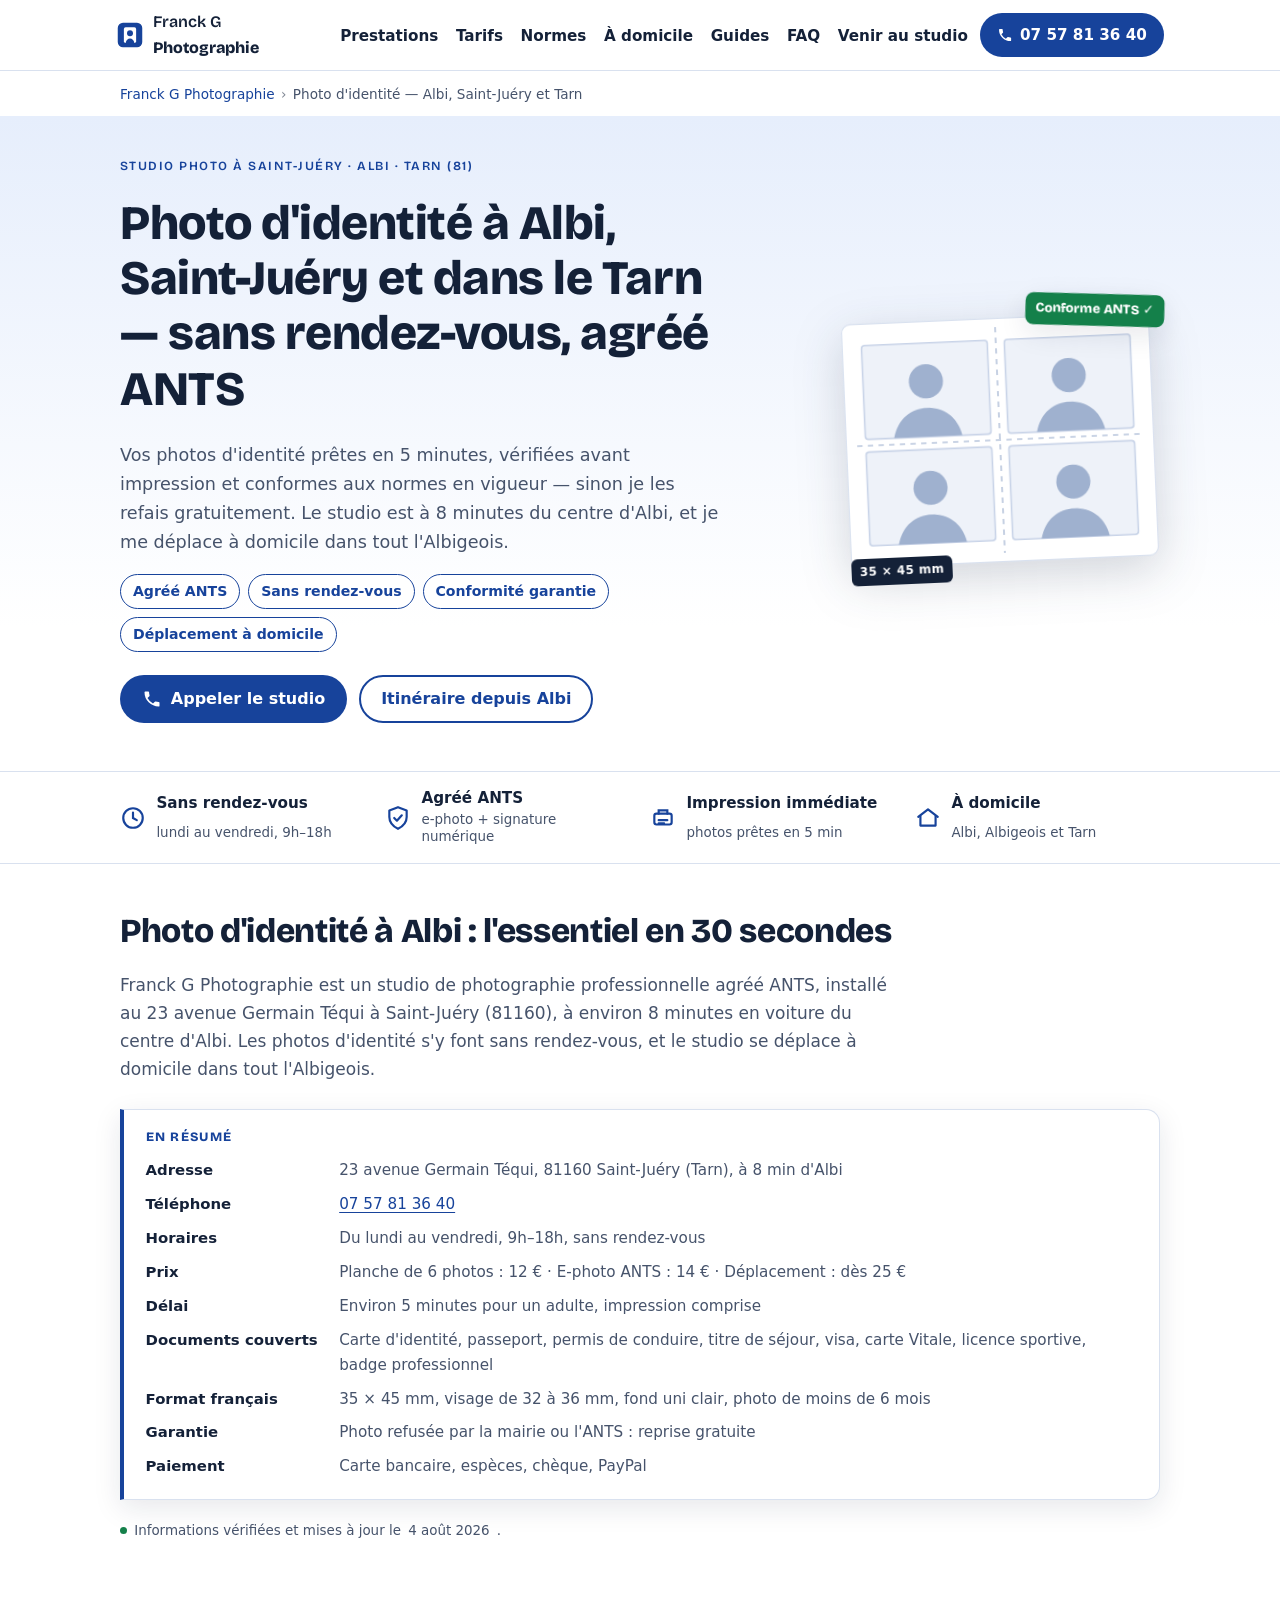
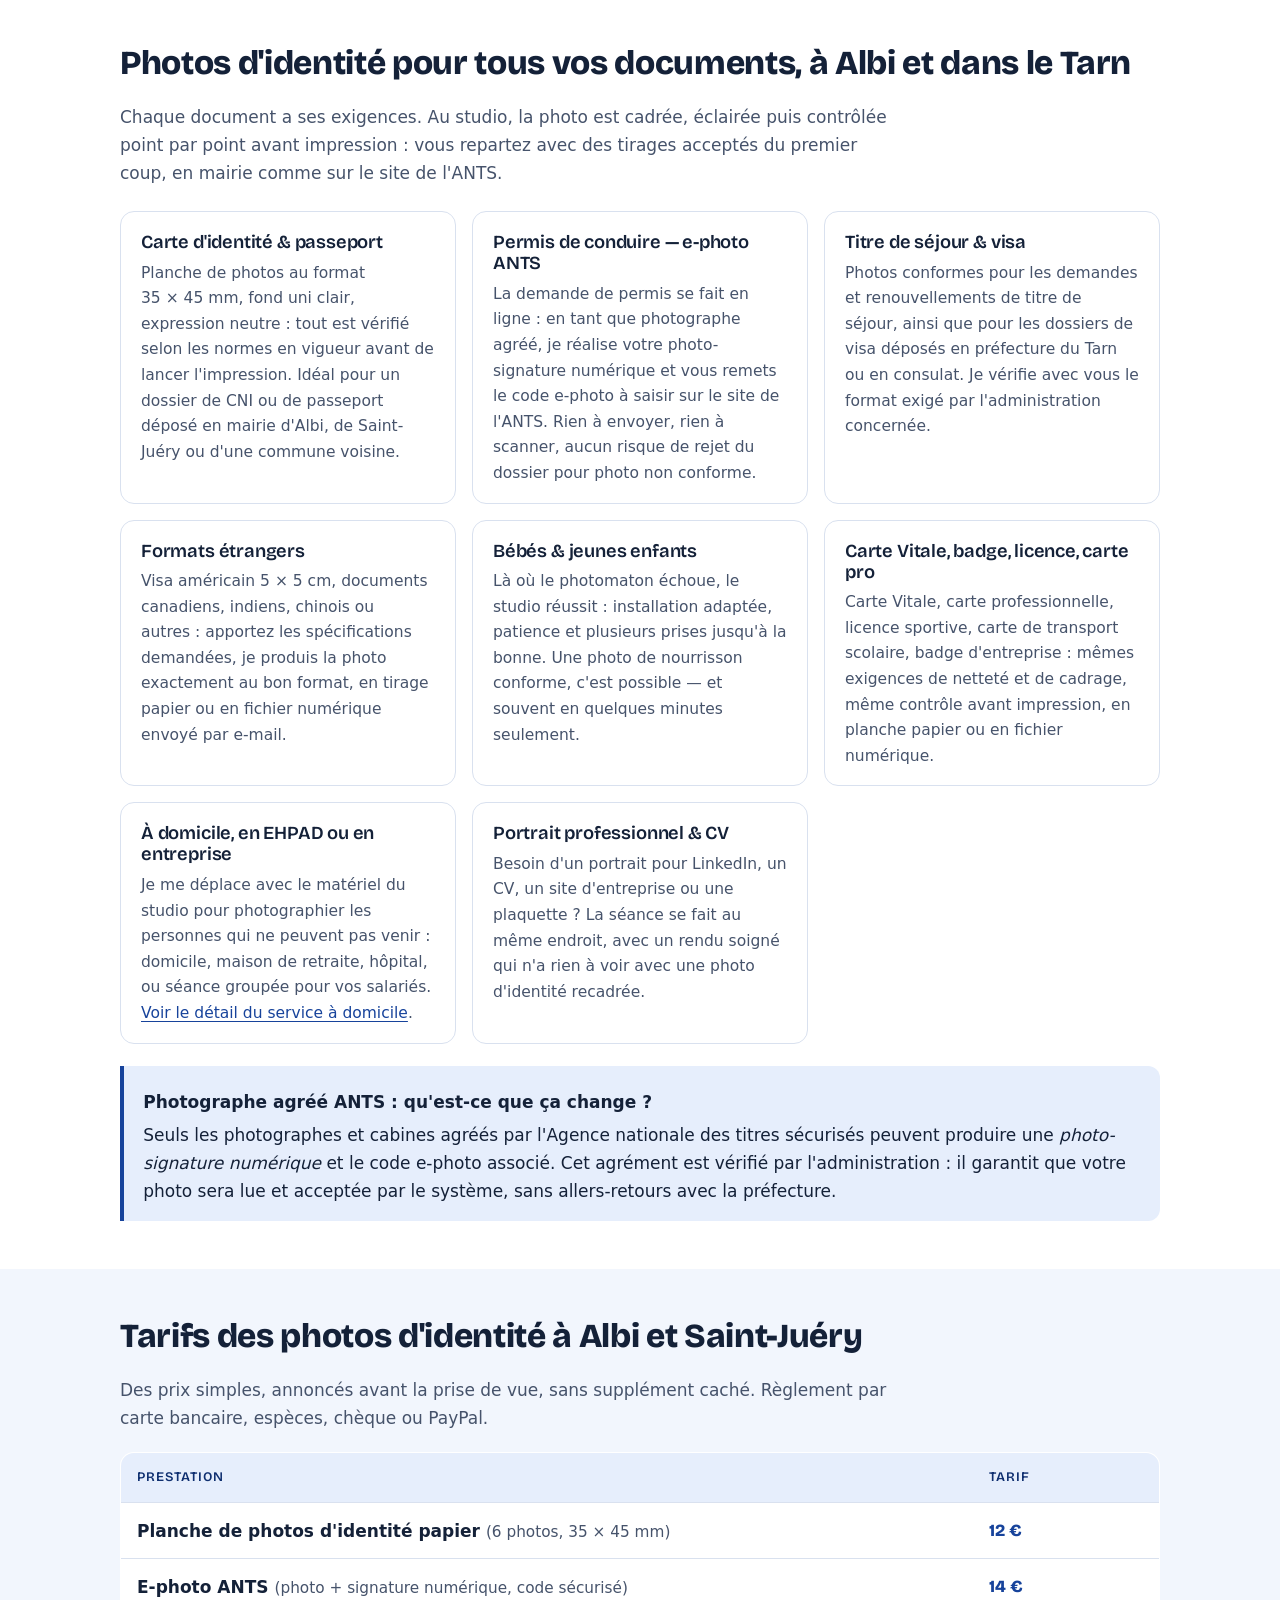
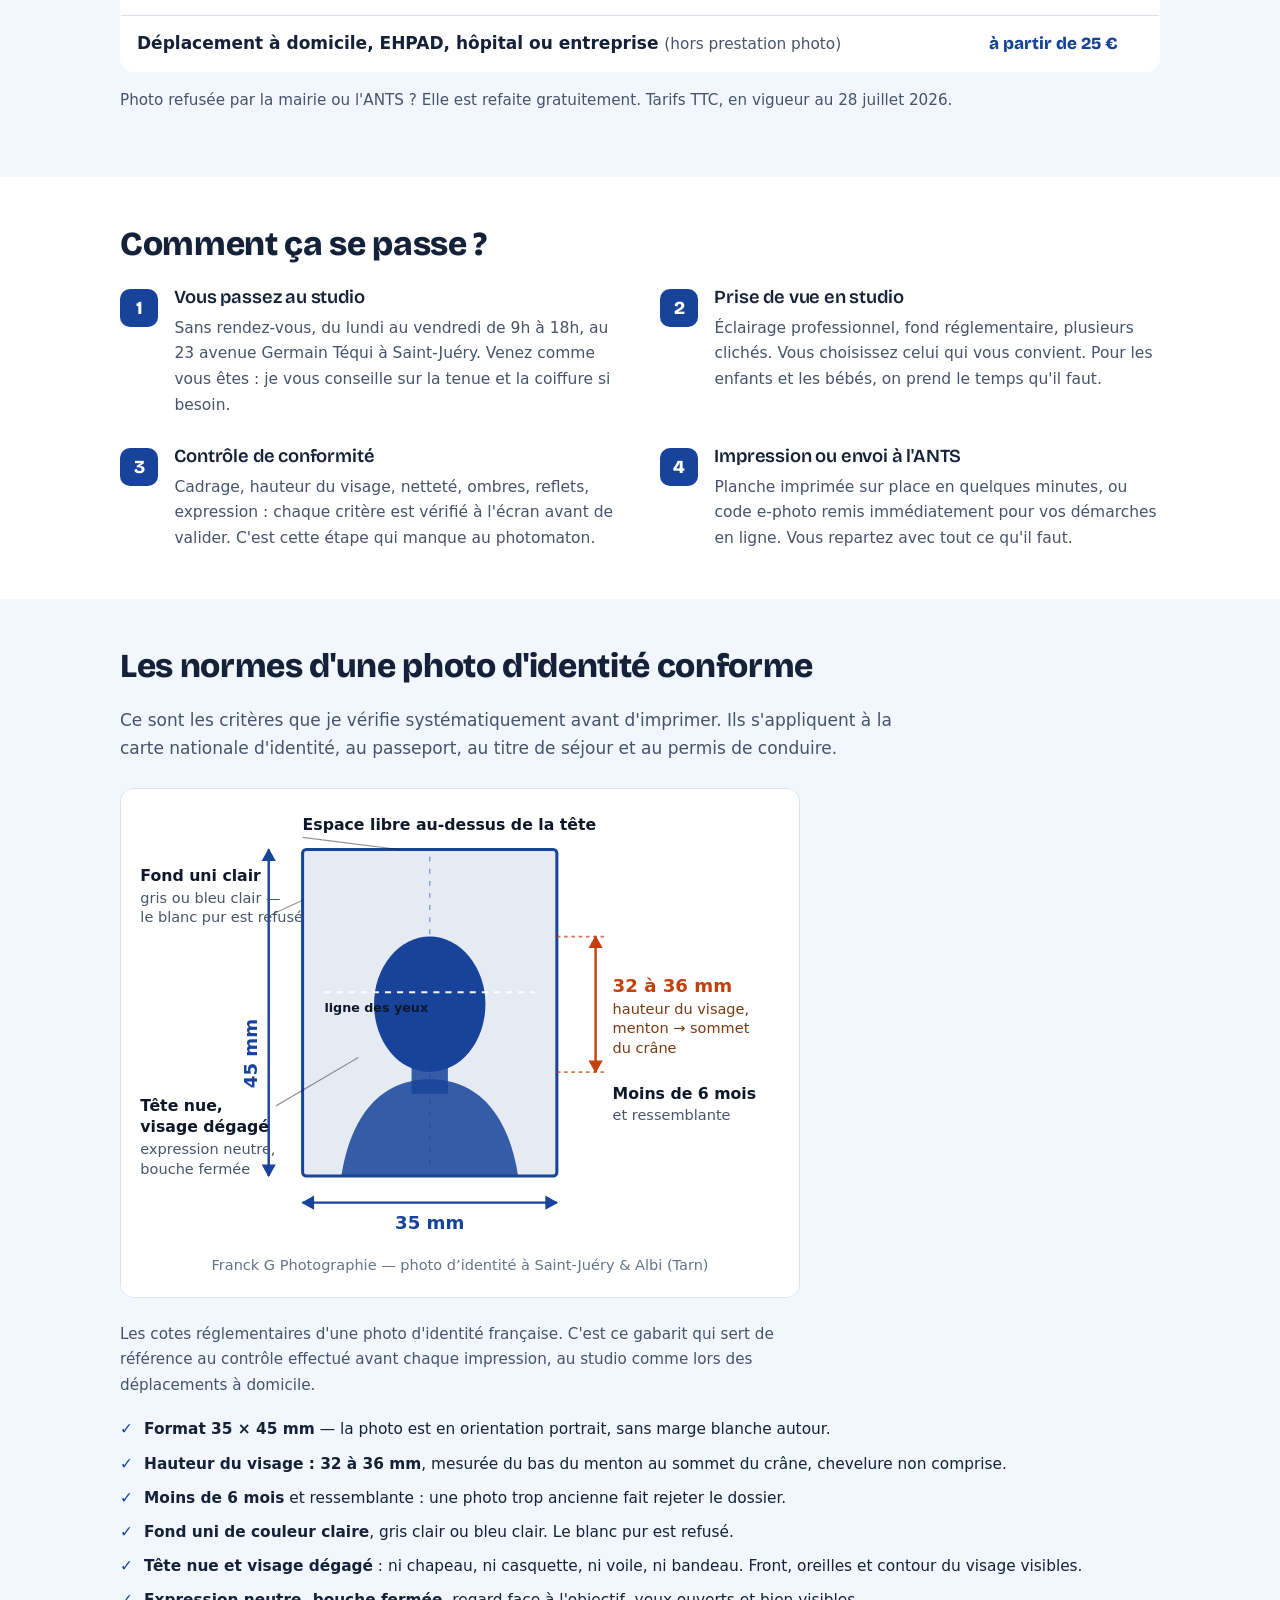
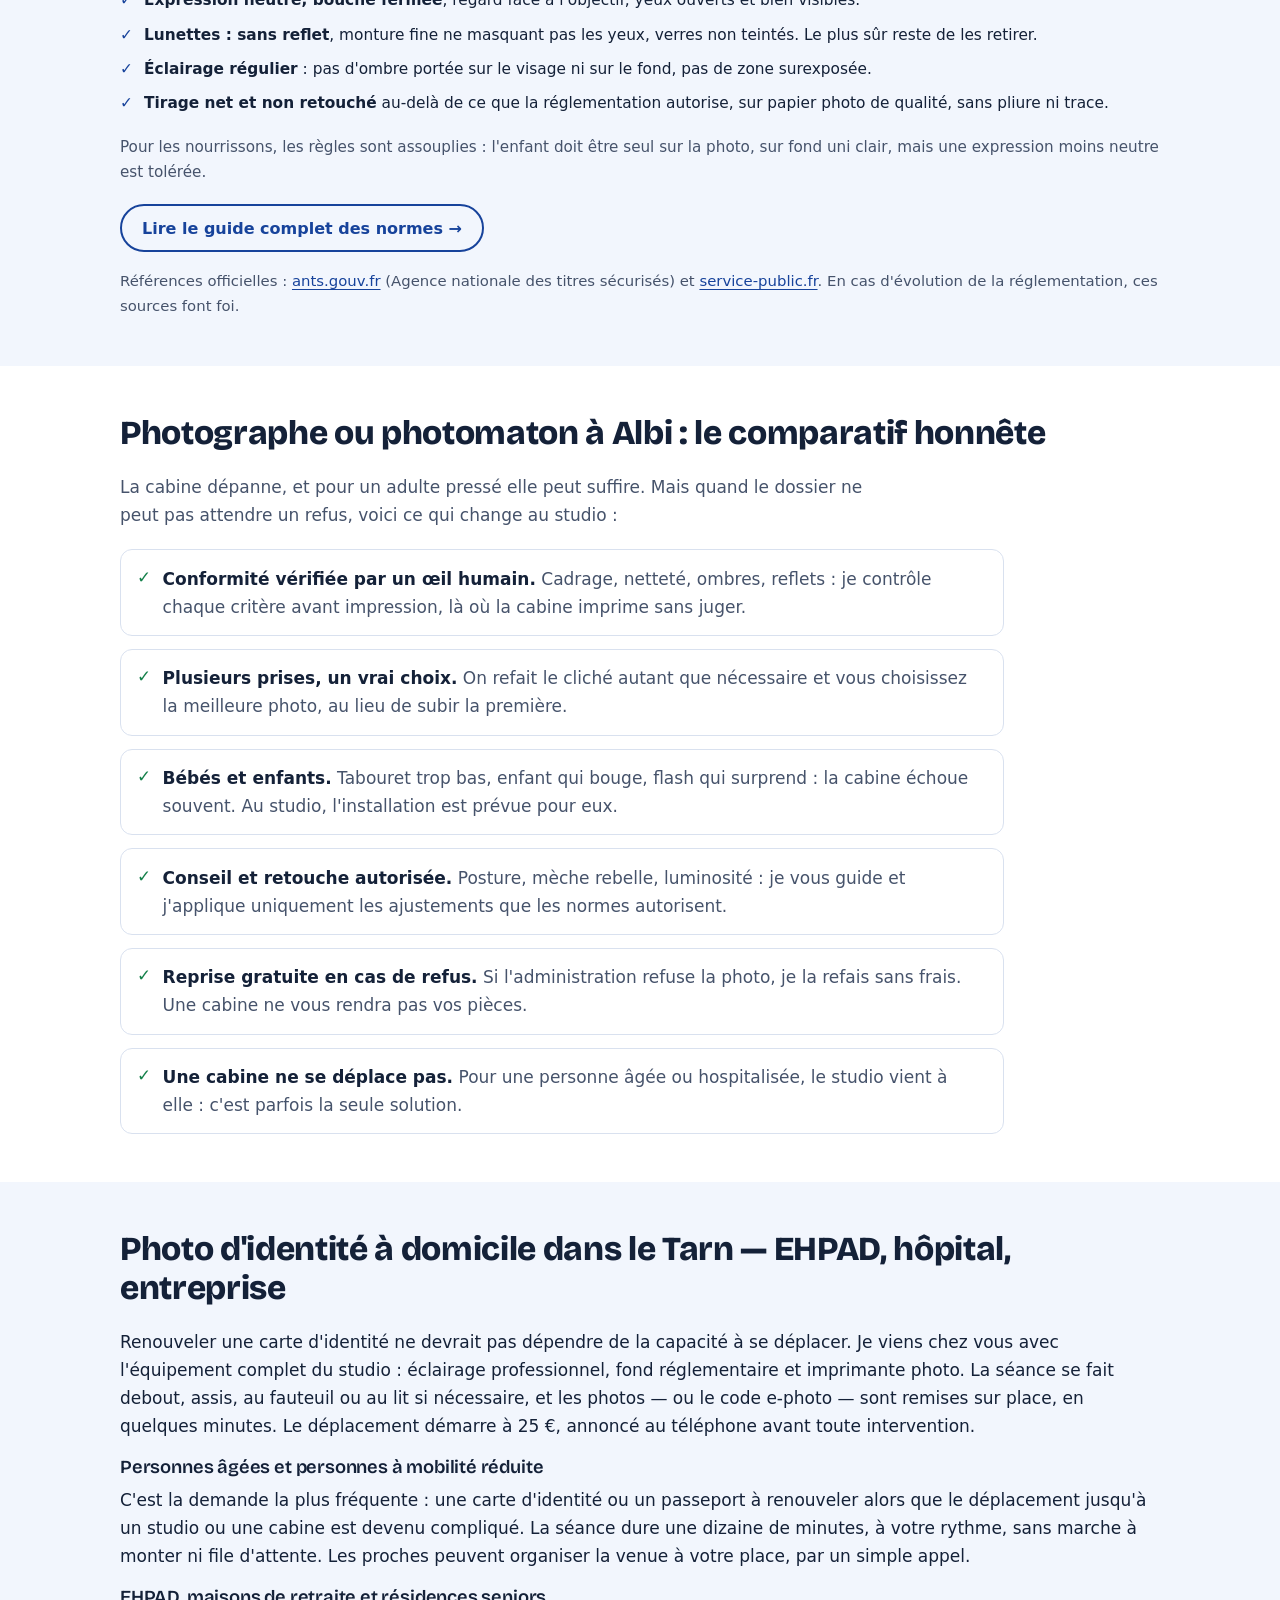
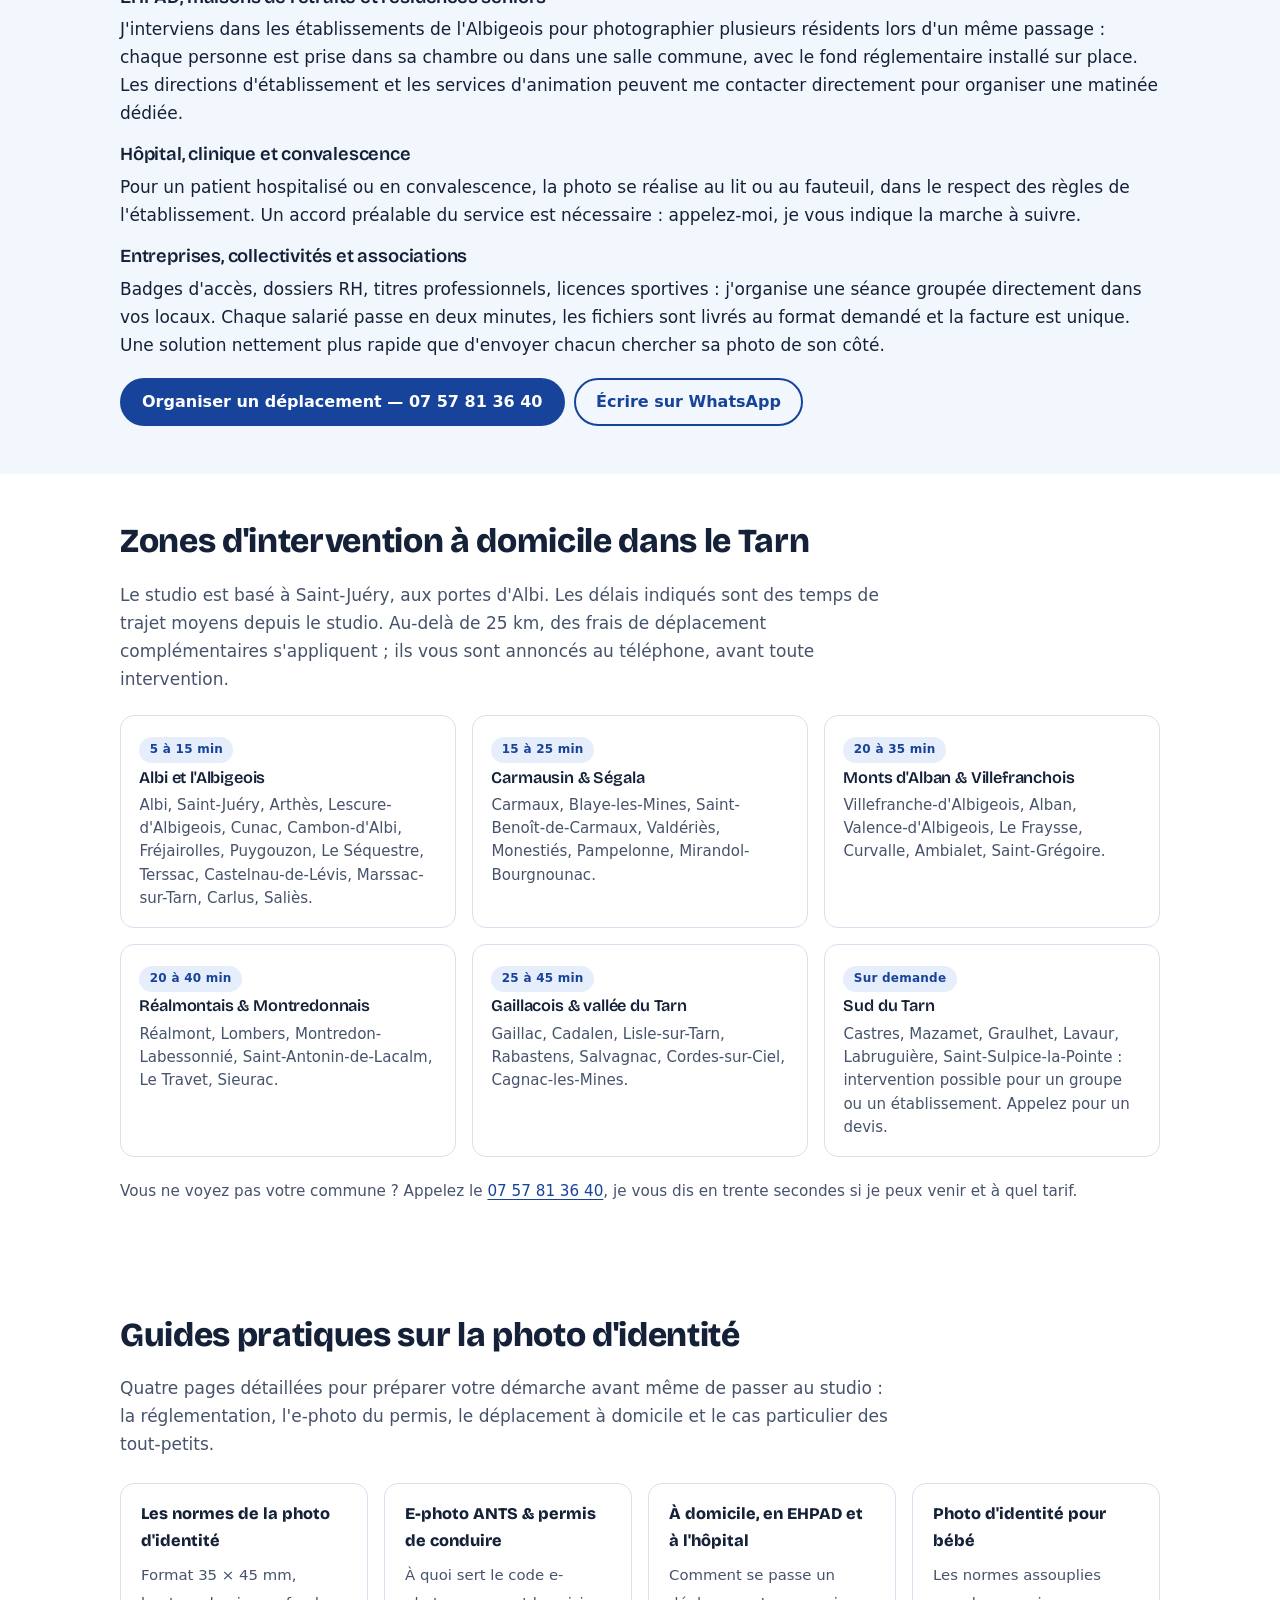
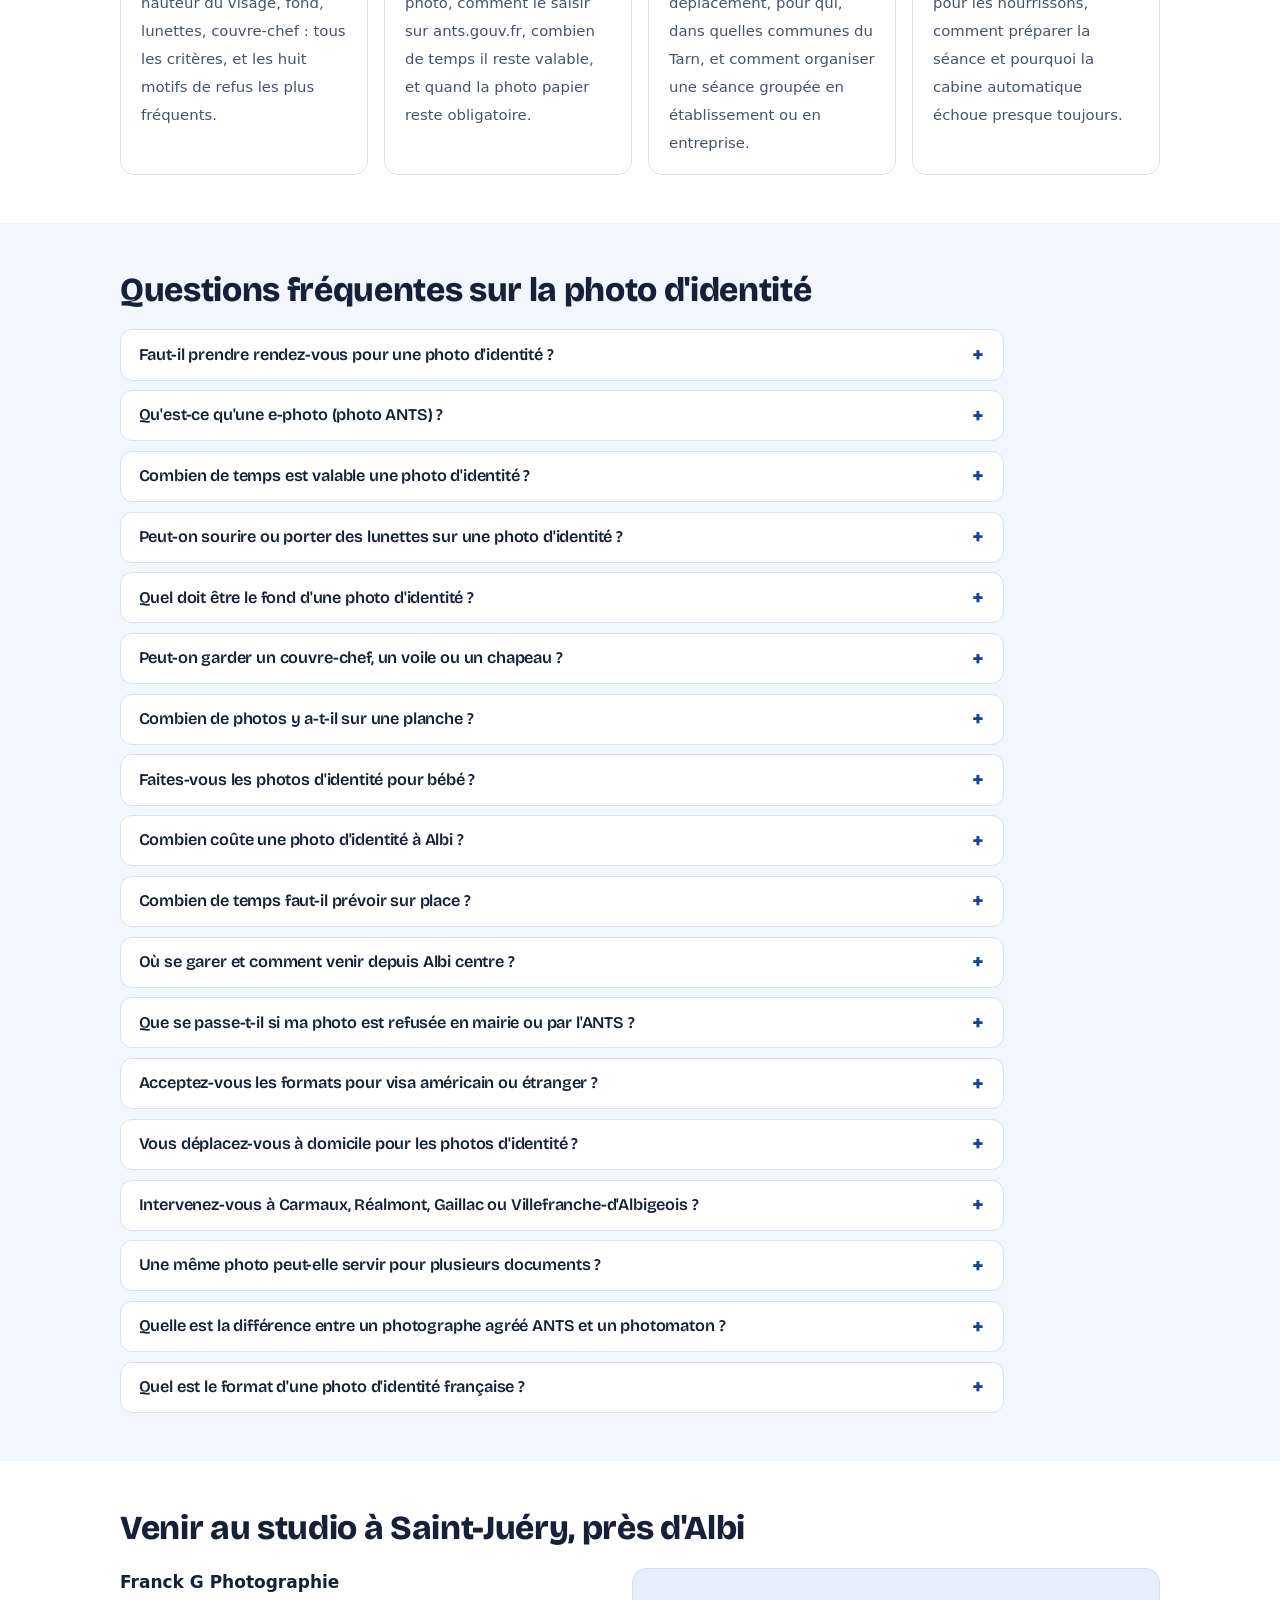
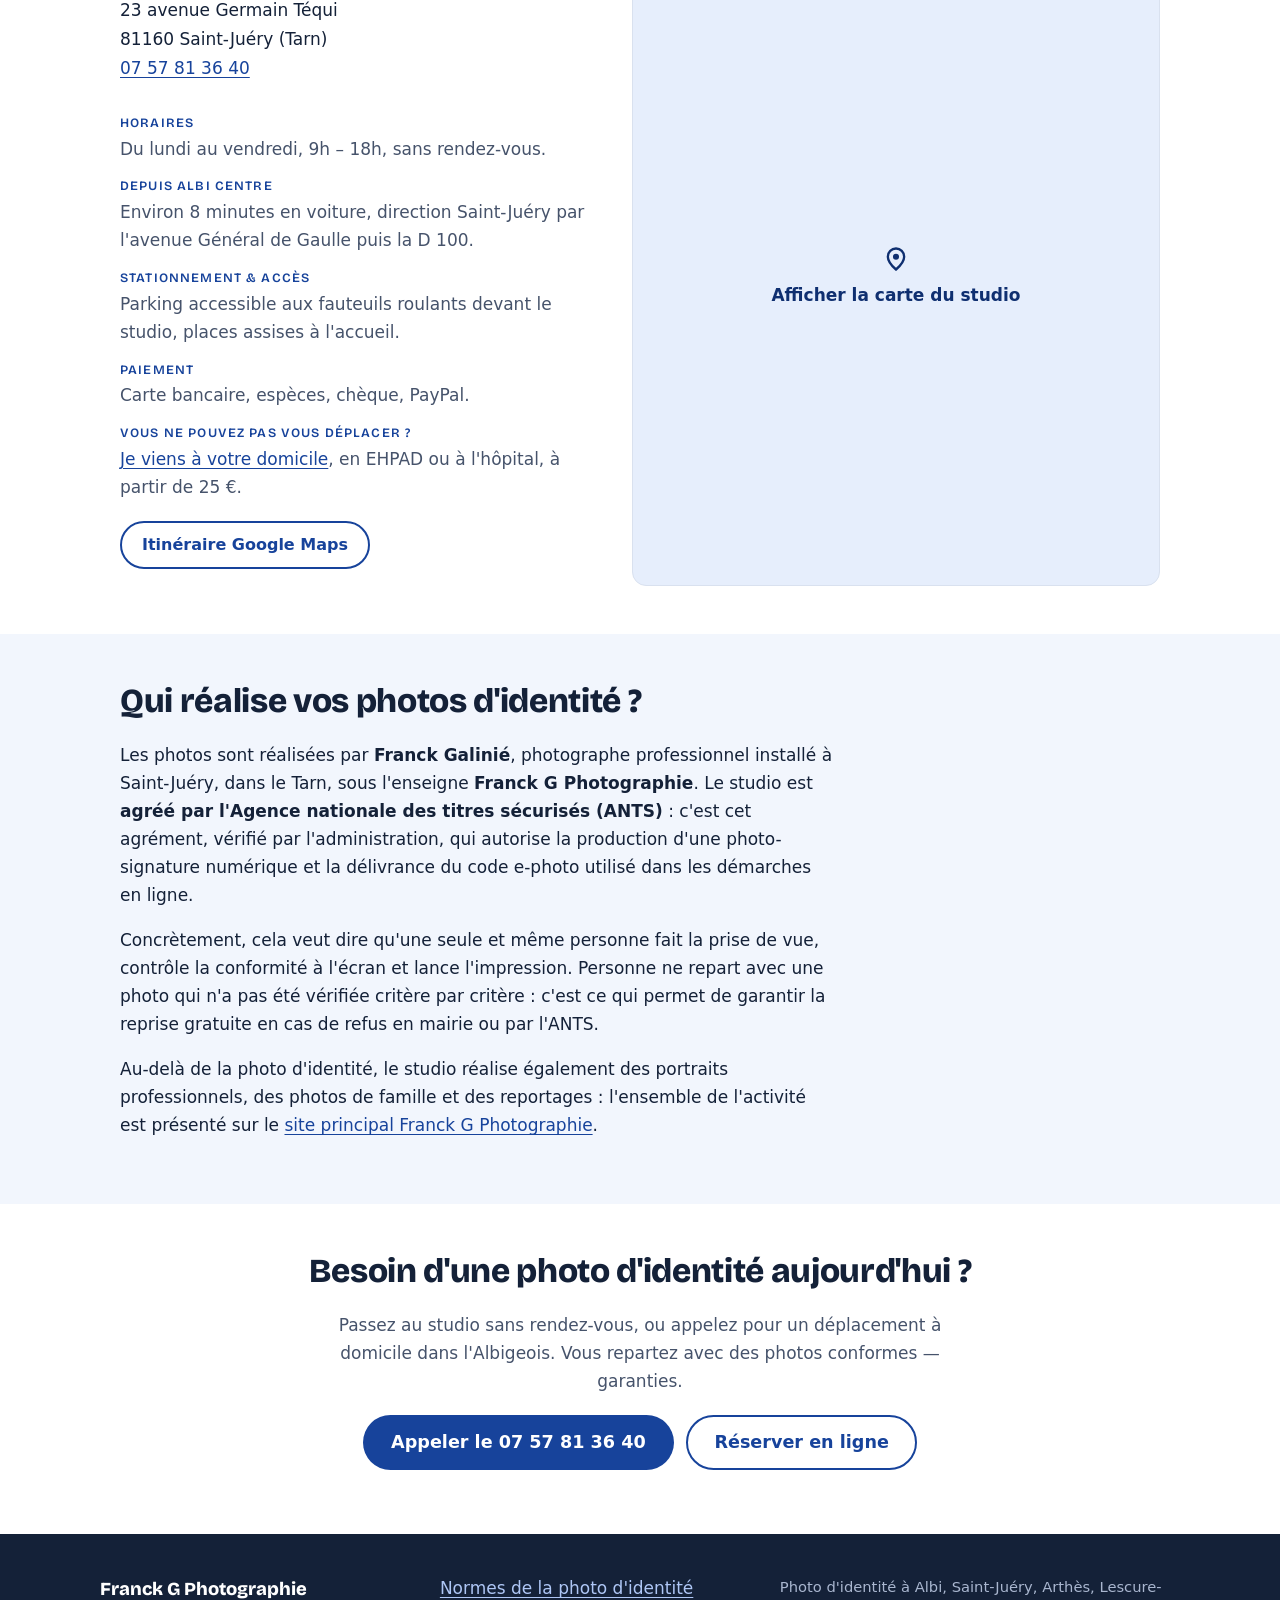
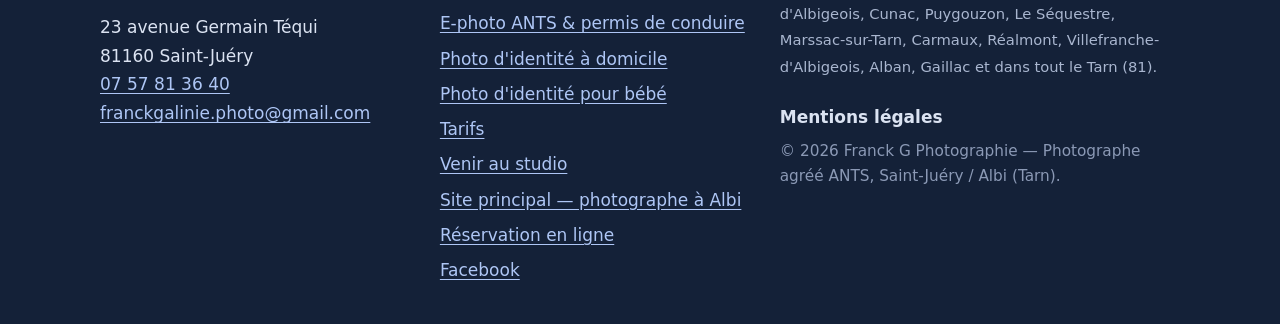
==== commit ed6f005a: "Refonte SEO/GEO : corrections bloquantes, silo de 5 pages, données structurées Corrections bloquante" ====
--- a/index.html
+++ b/index.html
@@ -8,45 +8,63 @@
 
   <!--
   ═══════════════════════════════════════════════════════════════════════════
-  ⚠️ UNE SEULE CHOSE À FAIRE AVANT MISE EN LIGNE :
-  remplacer PARTOUT dans ce fichier l'adresse
+  ⚠️ SI VOUS BASCULEZ SUR UN DOMAINE PROPRE :
+  remplacer PARTOUT dans le site l'adresse
       https://franckgaliniephoto.github.io/photo-identite-albi/
-  par l'URL définitive du site (Rechercher/Remplacer dans l'éditeur GitHub).
-  Elle apparaît dans : canonical, Open Graph, JSON-LD, sitemap.xml, robots.txt.
-  Idéalement : un sous-domaine de votre domaine principal, par ex.
-      https://photo-identite.franckgphotographie.fr/
-  (bien plus fort en référencement qu'une adresse en .github.io)
+  par l'URL définitive (Rechercher/Remplacer dans l'éditeur GitHub).
+  Elle apparaît dans : canonical, Open Graph, JSON-LD, sitemap.xml, robots.txt,
+  llms.txt et les 4 pages guides. Idéalement un sous-domaine du domaine
+  principal, par ex. https://photo-identite.franckgphotographie.fr/
+  (bien plus fort en référencement qu'une adresse en .github.io).
+  Voir GUIDE-SEO.md pour la marche à suivre complète.
   ═══════════════════════════════════════════════════════════════════════════
   -->
 
-  <title>Photo d'identité Albi et Tarn – sans RDV, agréé ANTS, à domicile</title>
-  <meta name="description" content="Photographe agréé ANTS près d'Albi : photo d'identité, passeport, permis, e-photo. Sans rendez-vous, prêtes en 5 min. Déplacement à domicile dans le Tarn. 07 57 81 36 40">
+  <title>Photo d'identité Albi et Tarn — sans RDV, agréé ANTS, dès 12 €</title>
+  <meta name="description" content="Photographe agréé ANTS à 8 min d'Albi : photo d'identité, passeport, permis, e-photo. Sans rendez-vous, prêtes en 5 min, dès 12 €. À domicile dans le Tarn.">
   <meta name="robots" content="index, follow, max-snippet:-1, max-image-preview:large, max-video-preview:-1">
+  <meta name="googlebot" content="index, follow, max-snippet:-1, max-image-preview:large">
   <meta name="author" content="Franck Galinié – Franck G Photographie">
+  <meta name="publisher" content="Franck G Photographie">
+  <meta name="rating" content="general">
+  <meta name="referrer" content="strict-origin-when-cross-origin">
 
   <link rel="canonical" href="https://franckgaliniephoto.github.io/photo-identite-albi/">
+  <link rel="alternate" hreflang="fr-FR" href="https://franckgaliniephoto.github.io/photo-identite-albi/">
+  <link rel="alternate" hreflang="x-default" href="https://franckgaliniephoto.github.io/photo-identite-albi/">
+  <link rel="sitemap" type="application/xml" href="sitemap.xml">
 
   <!-- Open Graph / Twitter -->
   <meta property="og:type" content="business.business">
   <meta property="og:locale" content="fr_FR">
   <meta property="og:site_name" content="Franck G Photographie">
   <meta property="og:title" content="Photo d'identité à Albi et dans le Tarn – sans rendez-vous, agréé ANTS">
-  <meta property="og:description" content="Photos d'identité conformes imprimées en 5 minutes. E-photo ANTS, permis, passeport, bébés, formats étrangers, déplacement à domicile dans le Tarn. 07 57 81 36 40.">
+  <meta property="og:description" content="Photos d'identité conformes imprimées en 5 minutes, dès 12 €. E-photo ANTS, permis, passeport, bébés, formats étrangers, déplacement à domicile dans le Tarn. 07 57 81 36 40.">
   <meta property="og:url" content="https://franckgaliniephoto.github.io/photo-identite-albi/">
   <meta property="og:image" content="https://franckgaliniephoto.github.io/photo-identite-albi/images/og-image.jpg">
-  <meta property="og:image:alt" content="Studio Franck G Photographie – photos d'identité à Saint-Juéry près d'Albi">
+  <meta property="og:image:secure_url" content="https://franckgaliniephoto.github.io/photo-identite-albi/images/og-image.jpg">
+  <meta property="og:image:type" content="image/jpeg">
+  <meta property="og:image:alt" content="Planche de photos d'identité 35 × 45 mm — Franck G Photographie, photographe agréé ANTS à Saint-Juéry près d'Albi">
   <meta property="og:image:width" content="1200">
   <meta property="og:image:height" content="630">
+  <meta property="business:contact_data:street_address" content="23 avenue Germain Téqui">
+  <meta property="business:contact_data:locality" content="Saint-Juéry">
+  <meta property="business:contact_data:postal_code" content="81160">
+  <meta property="business:contact_data:country_name" content="France">
+  <meta property="business:contact_data:phone_number" content="+33757813640">
+  <meta property="business:contact_data:website" content="https://www.franckgphotographie.fr">
   <meta name="twitter:card" content="summary_large_image">
   <meta name="twitter:title" content="Photo d'identité Albi et Tarn – sans RDV, agréé ANTS">
   <meta name="twitter:description" content="Photos d'identité conformes en 5 minutes, sans rendez-vous, à Saint-Juéry près d'Albi. Déplacement à domicile dans tout le Tarn.">
   <meta name="twitter:image" content="https://franckgaliniephoto.github.io/photo-identite-albi/images/og-image.jpg">
+  <meta name="twitter:image:alt" content="Planche de photos d'identité 35 × 45 mm réalisée par Franck G Photographie">
 
   <!-- Géolocalisation -->
   <meta name="geo.region" content="FR-81">
   <meta name="geo.placename" content="Saint-Juéry, Albi, Tarn">
   <!-- ⚠️ À VÉRIFIER : coordonnées GPS exactes du 23 avenue Germain Téqui
-       (Google Maps > clic droit sur le point > les coordonnées s'affichent en haut du menu) -->
+       (Google Maps > clic droit sur le point > les coordonnées s'affichent en haut du menu).
+       Elles apparaissent aussi dans le JSON-LD ci-dessous (geo + GeoCircle). -->
   <meta name="geo.position" content="43.9508;2.2126">
   <meta name="ICBM" content="43.9508, 2.2126">
 
@@ -54,43 +72,16 @@
   <link rel="icon" href="images/favicon.svg" type="image/svg+xml">
   <link rel="apple-touch-icon" href="images/apple-touch-icon.png">
   <link rel="manifest" href="manifest.json">
-  <meta name="theme-color" content="#17439b">
-
-  <!-- Police d'affichage.
-       ⚠️ RGPD : charger une police depuis fonts.gstatic.com transmet l'IP du visiteur à Google.
-       Recommandé : héberger les fichiers .woff2 dans /fonts et supprimer les 3 lignes ci-dessous
-       (voir GUIDE-SEO.md, section « Vitesse & RGPD »). -->
-  <link rel="preconnect" href="https://fonts.googleapis.com">
-  <link rel="preconnect" href="https://fonts.gstatic.com" crossorigin>
-  <link rel="stylesheet" href="https://fonts.googleapis.com/css2?family=Bricolage+Grotesque:opsz,wght@12..96,600;12..96,800&display=swap">
+  <meta name="theme-color" content="#17439b" media="(prefers-color-scheme: light)">
+  <meta name="theme-color" content="#0d1524" media="(prefers-color-scheme: dark)">
+  <meta name="apple-mobile-web-app-title" content="Photo ID Albi">
+
+  <!-- Police d'affichage auto-hébergée : aucun appel à Google Fonts.
+       L'IP du visiteur ne part plus chez un tiers (RGPD) et on économise
+       deux connexions réseau au chargement. Déclarée dans style.css. -->
+  <link rel="preload" href="assets/fonts/bricolage-grotesque-latin.woff2" as="font" type="font/woff2" crossorigin>
 
   <link rel="stylesheet" href="style.css">
-
-  <!-- Styles des nouveaux blocs uniquement (fil d'Ariane, zones, normes, agrément).
-       Rien n'est écrasé dans style.css : ces classes sont nouvelles. -->
-  <style>
-    :root{--fg-accent:#17439b;--fg-soft:#eef3fc;--fg-line:rgba(15,23,42,.14)}
-    .skip-link{position:absolute;left:-9999px;top:0;z-index:999;background:var(--fg-accent);color:#fff;padding:.7rem 1.1rem;border-radius:0 0 8px 0}
-    .skip-link:focus{left:0}
-    .breadcrumb{max-width:1120px;margin:0 auto;padding:.7rem 1.2rem;font-size:.85rem}
-    .breadcrumb ol{list-style:none;display:flex;flex-wrap:wrap;gap:.4rem;margin:0;padding:0}
-    .breadcrumb li+li::before{content:"›";margin-right:.4rem;opacity:.55}
-    .breadcrumb a{text-decoration:none}
-    .breadcrumb [aria-current]{opacity:.7}
-    .grid-auto{display:grid;gap:1rem;grid-template-columns:repeat(auto-fit,minmax(250px,1fr));margin-top:1.4rem}
-    .zone{border:1px solid var(--fg-line);border-radius:14px;padding:1.05rem 1.15rem;background:#fff}
-    .zone h3{margin:.1rem 0 .4rem;font-size:1.02rem}
-    .zone p{margin:0;font-size:.94rem;line-height:1.55}
-    .delai{display:inline-block;font-size:.75rem;font-weight:700;letter-spacing:.02em;color:var(--fg-accent);background:var(--fg-soft);border-radius:999px;padding:.2rem .65rem}
-    .ants-box{margin-top:1.4rem;border-left:4px solid var(--fg-accent);background:var(--fg-soft);padding:1rem 1.2rem;border-radius:0 12px 12px 0}
-    .ants-box p{margin:.35rem 0}
-    .quick-actions{display:flex;flex-wrap:wrap;gap:.6rem;margin-top:1.2rem}
-    .norme-list{list-style:none;padding:0;margin:1.3rem 0 0;display:grid;gap:.65rem}
-    .norme-list li{display:grid;grid-template-columns:auto 1fr;gap:.7rem;align-items:start;font-size:.96rem;line-height:1.55}
-    .norme-list li::before{content:"✓";color:var(--fg-accent);font-weight:800}
-    .villes-inline{font-size:.92rem;line-height:1.8;opacity:.9}
-    @media (max-width:640px){.breadcrumb{font-size:.8rem}}
-  </style>
 
   <!-- ═══════════════ DONNÉES STRUCTURÉES : un seul graphe relié (@graph) ═══════════════
        Tout est connecté par des @id : établissement ↔ services ↔ page ↔ fil d'Ariane ↔ FAQ.
@@ -100,29 +91,41 @@
     "@context": "https://schema.org",
     "@graph": [
       {
-        "@type": ["ProfessionalService", "LocalBusiness"],
+        "@type": ["ProfessionalService", "LocalBusiness", "PhotographyBusiness"],
         "@id": "https://franckgaliniephoto.github.io/photo-identite-albi/#studio",
         "name": "Franck G Photographie",
         "alternateName": "Franck G Photographie – Photo d'identité Albi",
         "legalName": "Franck Galinié",
         "description": "Photographe professionnel agréé ANTS à Saint-Juéry, près d'Albi (Tarn) : photos d'identité sans rendez-vous, e-photo ANTS, permis de conduire, passeport, carte d'identité, titre de séjour, formats étrangers, bébés, et déplacement à domicile, en EHPAD, à l'hôpital ou en entreprise dans tout l'Albigeois.",
+        "disambiguatingDescription": "Studio de photo d'identité situé au 23 avenue Germain Téqui à Saint-Juéry (81160), à environ 8 minutes en voiture du centre d'Albi. Accueil sans rendez-vous du lundi au vendredi de 9h à 18h. Planche de 6 photos à 12 €, e-photo ANTS à 14 €, déplacement à domicile à partir de 25 €.",
         "slogan": "Photo d'identité conforme, sans rendez-vous, prête en 5 minutes.",
         "url": "https://franckgaliniephoto.github.io/photo-identite-albi/",
         "mainEntityOfPage": { "@id": "https://franckgaliniephoto.github.io/photo-identite-albi/#webpage" },
         "image": [
-          "https://franckgaliniephoto.github.io/photo-identite-albi/images/og-image.jpg",
-          "https://franckgaliniephoto.github.io/photo-identite-albi/images/studio.jpg",
-          "https://franckgaliniephoto.github.io/photo-identite-albi/images/photo-identite-exemple.jpg"
+          {
+            "@type": "ImageObject",
+            "@id": "https://franckgaliniephoto.github.io/photo-identite-albi/#primaryimage",
+            "url": "https://franckgaliniephoto.github.io/photo-identite-albi/images/og-image.jpg",
+            "contentUrl": "https://franckgaliniephoto.github.io/photo-identite-albi/images/og-image.jpg",
+            "width": 1200,
+            "height": 630,
+            "caption": "Planche de photos d'identité 35 × 45 mm réalisée par Franck G Photographie à Saint-Juéry, près d'Albi"
+          }
         ],
         "logo": {
           "@type": "ImageObject",
-          "url": "https://franckgaliniephoto.github.io/photo-identite-albi/images/logo.png",
+          "@id": "https://franckgaliniephoto.github.io/photo-identite-albi/#logo",
+          "url": "https://franckgaliniephoto.github.io/photo-identite-albi/images/icon-512.png",
+          "contentUrl": "https://franckgaliniephoto.github.io/photo-identite-albi/images/icon-512.png",
+          "width": 512,
+          "height": 512,
           "caption": "Franck G Photographie"
         },
         "telephone": "+33757813640",
         "email": "franckgalinie.photo@gmail.com",
         "priceRange": "€",
-        "founder": { "@type": "Person", "name": "Franck Galinié", "jobTitle": "Photographe professionnel agréé ANTS" },
+        "founder": { "@id": "https://franckgaliniephoto.github.io/photo-identite-albi/#franck" },
+        "employee": { "@id": "https://franckgaliniephoto.github.io/photo-identite-albi/#franck" },
         "address": {
           "@type": "PostalAddress",
           "streetAddress": "23 avenue Germain Téqui",
@@ -136,17 +139,25 @@
         "openingHoursSpecification": [
           { "@type": "OpeningHoursSpecification", "dayOfWeek": ["Monday","Tuesday","Wednesday","Thursday","Friday"], "opens": "09:00", "closes": "18:00" }
         ],
-        "contactPoint": {
-          "@type": "ContactPoint",
-          "telephone": "+33757813640",
-          "contactType": "customer service",
-          "areaServed": "FR",
-          "availableLanguage": "French"
-        },
+        "specialOpeningHoursSpecification": [
+          { "@type": "OpeningHoursSpecification", "dayOfWeek": ["Saturday","Sunday"], "opens": "00:00", "closes": "00:00" }
+        ],
+        "contactPoint": [
+          {
+            "@type": "ContactPoint",
+            "telephone": "+33757813640",
+            "email": "franckgalinie.photo@gmail.com",
+            "contactType": "customer service",
+            "areaServed": "FR",
+            "availableLanguage": ["fr-FR"]
+          }
+        ],
         "amenityFeature": [
           { "@type": "LocationFeatureSpecification", "name": "Parking accessible aux fauteuils roulants", "value": true },
           { "@type": "LocationFeatureSpecification", "name": "Accueil sans rendez-vous", "value": true },
-          { "@type": "LocationFeatureSpecification", "name": "Impression sur place", "value": true }
+          { "@type": "LocationFeatureSpecification", "name": "Impression sur place en 5 minutes", "value": true },
+          { "@type": "LocationFeatureSpecification", "name": "Déplacement à domicile", "value": true },
+          { "@type": "LocationFeatureSpecification", "name": "Photographe agréé ANTS", "value": true }
         ],
         "knowsAbout": [
           "Photo d'identité",
@@ -156,11 +167,14 @@
           "Photo passeport biométrique",
           "Photo de titre de séjour",
           "Photo d'identité pour bébé",
-          "Formats photo visa étranger"
-        ],
+          "Formats photo visa étranger",
+          "Photo d'identité en EHPAD et à l'hôpital",
+          "Portrait professionnel et photo de CV"
+        ],
+        "knowsLanguage": "fr-FR",
         "areaServed": [
-          { "@type": "AdministrativeArea", "name": "Tarn (81)" },
-          { "@type": "City", "name": "Albi" },
+          { "@type": "AdministrativeArea", "name": "Tarn (81)", "sameAs": "https://fr.wikipedia.org/wiki/Tarn_(d%C3%A9partement)" },
+          { "@type": "City", "name": "Albi", "sameAs": "https://fr.wikipedia.org/wiki/Albi" },
           { "@type": "City", "name": "Saint-Juéry" },
           { "@type": "City", "name": "Arthès" },
           { "@type": "City", "name": "Lescure-d'Albigeois" },
@@ -172,9 +186,9 @@
           { "@type": "City", "name": "Villefranche-d'Albigeois" },
           { "@type": "City", "name": "Alban" },
           { "@type": "City", "name": "Valence-d'Albigeois" },
-          { "@type": "City", "name": "Carmaux" },
+          { "@type": "City", "name": "Carmaux", "sameAs": "https://fr.wikipedia.org/wiki/Carmaux" },
           { "@type": "City", "name": "Réalmont" },
-          { "@type": "City", "name": "Gaillac" },
+          { "@type": "City", "name": "Gaillac", "sameAs": "https://fr.wikipedia.org/wiki/Gaillac" },
           { "@type": "City", "name": "Graulhet" }
         ],
         "sameAs": [
@@ -183,32 +197,100 @@
         ],
         "paymentAccepted": "Carte bancaire, Espèces, Chèque, PayPal",
         "currenciesAccepted": "EUR",
+        "isAccessibleForFree": false,
+        "publicAccess": true,
         "makesOffer": [
           {
             "@type": "Offer",
+            "@id": "https://franckgaliniephoto.github.io/photo-identite-albi/#offre-planche",
             "name": "Planche de 6 photos d'identité papier",
             "price": "12",
             "priceCurrency": "EUR",
+            "url": "https://franckgaliniephoto.github.io/photo-identite-albi/#tarifs",
             "availability": "https://schema.org/InStock",
+            "validFrom": "2026-07-28",
+            "eligibleRegion": { "@type": "AdministrativeArea", "name": "Tarn (81)" },
             "itemOffered": { "@type": "Service", "name": "Planche de photos d'identité papier (CNI, passeport, titre de séjour)", "serviceType": "Photo d'identité" }
           },
           {
             "@type": "Offer",
+            "@id": "https://franckgaliniephoto.github.io/photo-identite-albi/#offre-ephoto",
             "name": "E-photo ANTS (photo + signature numérique)",
             "price": "14",
             "priceCurrency": "EUR",
+            "url": "https://franckgaliniephoto.github.io/photo-identite-albi/e-photo-ants/",
             "availability": "https://schema.org/InStock",
-            "itemOffered": { "@type": "Service", "name": "E-photo ANTS avec code sécurisé pour démarche en ligne (permis de conduire)", "serviceType": "E-photo ANTS" }
+            "validFrom": "2026-07-28",
+            "itemOffered": { "@id": "https://franckgaliniephoto.github.io/photo-identite-albi/#service-ephoto" }
           },
           {
             "@type": "Offer",
+            "@id": "https://franckgaliniephoto.github.io/photo-identite-albi/#offre-domicile",
             "name": "Déplacement à domicile, EHPAD, hôpital ou entreprise",
             "priceCurrency": "EUR",
+            "url": "https://franckgaliniephoto.github.io/photo-identite-albi/photo-identite-domicile/",
             "priceSpecification": { "@type": "PriceSpecification", "minPrice": "25", "priceCurrency": "EUR" },
             "availability": "https://schema.org/InStock",
             "itemOffered": { "@id": "https://franckgaliniephoto.github.io/photo-identite-albi/#service-domicile" }
           }
+        ],
+        "potentialAction": [
+          {
+            "@type": "ReserveAction",
+            "name": "Réserver une séance",
+            "target": {
+              "@type": "EntryPoint",
+              "urlTemplate": "https://www.franckgphotographie.fr/book-online",
+              "actionPlatform": ["https://schema.org/DesktopWebPlatform", "https://schema.org/MobileWebPlatform"]
+            }
+          },
+          {
+            "@type": "CommunicateAction",
+            "name": "Appeler le studio",
+            "target": { "@type": "EntryPoint", "urlTemplate": "tel:+33757813640" }
+          }
         ]
+      },
+
+      {
+        "@type": "Person",
+        "@id": "https://franckgaliniephoto.github.io/photo-identite-albi/#franck",
+        "name": "Franck Galinié",
+        "givenName": "Franck",
+        "familyName": "Galinié",
+        "jobTitle": "Photographe professionnel agréé ANTS",
+        "description": "Photographe professionnel installé à Saint-Juéry, dans le Tarn. Agréé par l'Agence nationale des titres sécurisés, il réalise les photos d'identité et les e-photos ANTS de l'agglomération albigeoise, au studio comme à domicile.",
+        "worksFor": { "@id": "https://franckgaliniephoto.github.io/photo-identite-albi/#studio" },
+        "workLocation": { "@id": "https://franckgaliniephoto.github.io/photo-identite-albi/#studio" },
+        "url": "https://www.franckgphotographie.fr",
+        "telephone": "+33757813640",
+        "email": "franckgalinie.photo@gmail.com",
+        "knowsLanguage": "fr-FR",
+        "knowsAbout": [
+          "Normes réglementaires de la photo d'identité française",
+          "E-photo ANTS et photo-signature numérique",
+          "Photo d'identité de nourrisson",
+          "Formats de photos pour visas étrangers"
+        ],
+        "hasCredential": {
+          "@type": "EducationalOccupationalCredential",
+          "credentialCategory": "Agrément professionnel",
+          "name": "Photographe agréé ANTS (Agence nationale des titres sécurisés)",
+          "recognizedBy": { "@id": "https://franckgaliniephoto.github.io/photo-identite-albi/#ants" }
+        },
+        "sameAs": [
+          "https://www.franckgphotographie.fr",
+          "https://www.facebook.com/FranckGPhotographie/"
+        ]
+      },
+
+      {
+        "@type": "GovernmentOrganization",
+        "@id": "https://franckgaliniephoto.github.io/photo-identite-albi/#ants",
+        "name": "Agence nationale des titres sécurisés",
+        "alternateName": "ANTS",
+        "url": "https://ants.gouv.fr/",
+        "description": "Établissement public français qui délivre les titres sécurisés (carte nationale d'identité, passeport, permis de conduire, carte grise) et agrée les photographes et cabines habilités à produire une photo-signature numérique."
       },
 
       {
@@ -219,12 +301,14 @@
         "description": "Prise de vue en studio, contrôle de conformité point par point et impression immédiate d'une planche de photos d'identité, ou remise du code e-photo ANTS pour les démarches en ligne. Sans rendez-vous du lundi au vendredi à Saint-Juéry, à 8 minutes d'Albi.",
         "provider": { "@id": "https://franckgaliniephoto.github.io/photo-identite-albi/#studio" },
         "areaServed": { "@type": "AdministrativeArea", "name": "Tarn (81)" },
+        "termsOfService": "Photo refusée par la mairie ou par l'ANTS : reprise gratuite.",
         "availableChannel": {
           "@type": "ServiceChannel",
           "serviceUrl": "https://franckgaliniephoto.github.io/photo-identite-albi/#tarifs",
           "servicePhone": { "@type": "ContactPoint", "telephone": "+33757813640" },
           "serviceLocation": { "@id": "https://franckgaliniephoto.github.io/photo-identite-albi/#studio" }
         },
+        "offers": { "@id": "https://franckgaliniephoto.github.io/photo-identite-albi/#offre-planche" },
         "hasOfferCatalog": {
           "@type": "OfferCatalog",
           "name": "Documents concernés",
@@ -242,11 +326,43 @@
 
       {
         "@type": "Service",
+        "@id": "https://franckgaliniephoto.github.io/photo-identite-albi/#service-ephoto",
+        "name": "E-photo ANTS pour le permis de conduire et les démarches en ligne",
+        "serviceType": "E-photo ANTS (photo-signature numérique)",
+        "description": "Réalisation de la photo-signature numérique par un photographe agréé ANTS et remise immédiate du code e-photo à saisir sur ants.gouv.fr. Utilisable pour le permis de conduire, la carte nationale d'identité et le passeport, valable six mois.",
+        "provider": { "@id": "https://franckgaliniephoto.github.io/photo-identite-albi/#studio" },
+        "url": "https://franckgaliniephoto.github.io/photo-identite-albi/e-photo-ants/",
+        "areaServed": { "@type": "AdministrativeArea", "name": "Tarn (81)" },
+        "offers": { "@id": "https://franckgaliniephoto.github.io/photo-identite-albi/#offre-ephoto" },
+        "availableChannel": {
+          "@type": "ServiceChannel",
+          "serviceUrl": "https://franckgaliniephoto.github.io/photo-identite-albi/e-photo-ants/",
+          "servicePhone": { "@type": "ContactPoint", "telephone": "+33757813640" },
+          "serviceLocation": { "@id": "https://franckgaliniephoto.github.io/photo-identite-albi/#studio" }
+        }
+      },
+
+      {
+        "@type": "Service",
+        "@id": "https://franckgaliniephoto.github.io/photo-identite-albi/#service-bebe",
+        "name": "Photo d'identité pour bébé et jeune enfant",
+        "serviceType": "Photo d'identité de nourrisson",
+        "description": "Séance adaptée aux nourrissons et aux jeunes enfants pour obtenir une photo d'identité conforme : installation sur mesure, éclairage sans flash agressif, plusieurs prises jusqu'au cliché accepté par l'administration.",
+        "provider": { "@id": "https://franckgaliniephoto.github.io/photo-identite-albi/#studio" },
+        "url": "https://franckgaliniephoto.github.io/photo-identite-albi/photo-identite-bebe/",
+        "areaServed": { "@type": "AdministrativeArea", "name": "Tarn (81)" },
+        "audience": { "@type": "Audience", "audienceType": "Nourrissons, jeunes enfants et leurs parents" },
+        "offers": { "@id": "https://franckgaliniephoto.github.io/photo-identite-albi/#offre-planche" }
+      },
+
+      {
+        "@type": "Service",
         "@id": "https://franckgaliniephoto.github.io/photo-identite-albi/#service-domicile",
         "name": "Photo d'identité à domicile dans le Tarn",
         "serviceType": "Photographe photo d'identité à domicile",
         "description": "Déplacement d'un photographe agréé ANTS à domicile, en EHPAD, en maison de retraite, à l'hôpital, en clinique ou en entreprise pour réaliser des photos d'identité conformes : matériel de studio transporté sur place (éclairage, fond réglementaire, imprimante), séance possible au fauteuil ou au lit, photos et code e-photo remis immédiatement.",
         "provider": { "@id": "https://franckgaliniephoto.github.io/photo-identite-albi/#studio" },
+        "url": "https://franckgaliniephoto.github.io/photo-identite-albi/photo-identite-domicile/",
         "areaServed": [
           { "@type": "AdministrativeArea", "name": "Tarn (81)" },
           {
@@ -261,15 +377,51 @@
         },
         "availableChannel": {
           "@type": "ServiceChannel",
-          "serviceUrl": "https://franckgaliniephoto.github.io/photo-identite-albi/#domicile",
+          "serviceUrl": "https://franckgaliniephoto.github.io/photo-identite-albi/photo-identite-domicile/",
           "servicePhone": { "@type": "ContactPoint", "telephone": "+33757813640" }
         },
-        "offers": {
-          "@type": "Offer",
-          "priceCurrency": "EUR",
-          "priceSpecification": { "@type": "PriceSpecification", "minPrice": "25", "priceCurrency": "EUR" },
-          "availability": "https://schema.org/InStock"
-        }
+        "offers": { "@id": "https://franckgaliniephoto.github.io/photo-identite-albi/#offre-domicile" }
+      },
+
+      {
+        "@type": "HowTo",
+        "@id": "https://franckgaliniephoto.github.io/photo-identite-albi/#howto",
+        "name": "Obtenir une photo d'identité conforme au studio, à Albi",
+        "description": "Les quatre étapes d'une séance de photo d'identité chez un photographe agréé ANTS, de l'arrivée sans rendez-vous à la remise de la planche imprimée ou du code e-photo.",
+        "totalTime": "PT5M",
+        "estimatedCost": { "@type": "MonetaryAmount", "currency": "EUR", "value": "12" },
+        "supply": { "@type": "HowToSupply", "name": "Aucune pièce à apporter ; votre ancienne photo si vous avez un doute sur sa validité" },
+        "tool": { "@type": "HowToTool", "name": "Matériel fourni par le studio : éclairage professionnel, fond réglementaire, imprimante photo" },
+        "step": [
+          {
+            "@type": "HowToStep",
+            "position": 1,
+            "name": "Passer au studio sans rendez-vous",
+            "text": "Le studio accueille sans rendez-vous du lundi au vendredi de 9h à 18h, au 23 avenue Germain Téqui à Saint-Juéry, à 8 minutes du centre d'Albi. Aucune préparation particulière n'est nécessaire : les conseils de tenue et de coiffure sont donnés sur place.",
+            "url": "https://franckgaliniephoto.github.io/photo-identite-albi/#deroulement"
+          },
+          {
+            "@type": "HowToStep",
+            "position": 2,
+            "name": "Réaliser la prise de vue en studio",
+            "text": "Plusieurs clichés sont réalisés avec un éclairage professionnel et le fond réglementaire de couleur claire. Vous choisissez celui qui vous convient. Pour un bébé ou un jeune enfant, la séance prend le temps nécessaire.",
+            "url": "https://franckgaliniephoto.github.io/photo-identite-albi/#deroulement"
+          },
+          {
+            "@type": "HowToStep",
+            "position": 3,
+            "name": "Contrôler la conformité avant impression",
+            "text": "Cadrage, hauteur du visage entre 32 et 36 mm, netteté, ombres, reflets sur les lunettes et expression sont vérifiés à l'écran, critère par critère, avant validation. C'est l'étape qui manque au photomaton.",
+            "url": "https://franckgaliniephoto.github.io/photo-identite-albi/normes-photo-identite/"
+          },
+          {
+            "@type": "HowToStep",
+            "position": 4,
+            "name": "Repartir avec la planche ou le code e-photo",
+            "text": "La planche de 6 photos au format 35 × 45 mm est imprimée sur place en quelques minutes, ou le code e-photo ANTS vous est remis immédiatement pour votre démarche en ligne.",
+            "url": "https://franckgaliniephoto.github.io/photo-identite-albi/e-photo-ants/"
+          }
+        ]
       },
 
       {
@@ -277,26 +429,57 @@
         "@id": "https://franckgaliniephoto.github.io/photo-identite-albi/#site",
         "url": "https://franckgaliniephoto.github.io/photo-identite-albi/",
         "name": "Photo d'identité Albi – Franck G Photographie",
+        "description": "Site du studio Franck G Photographie consacré aux photos d'identité à Albi, Saint-Juéry et dans le Tarn : prestations, tarifs, normes réglementaires, e-photo ANTS et déplacement à domicile.",
         "inLanguage": "fr-FR",
-        "publisher": { "@id": "https://franckgaliniephoto.github.io/photo-identite-albi/#studio" }
+        "publisher": { "@id": "https://franckgaliniephoto.github.io/photo-identite-albi/#studio" },
+        "copyrightHolder": { "@id": "https://franckgaliniephoto.github.io/photo-identite-albi/#studio" },
+        "about": { "@id": "https://franckgaliniephoto.github.io/photo-identite-albi/#studio" }
+      },
+
+      {
+        "@type": "ItemList",
+        "@id": "https://franckgaliniephoto.github.io/photo-identite-albi/#guides",
+        "name": "Guides pratiques sur la photo d'identité",
+        "itemListOrder": "https://schema.org/ItemListUnordered",
+        "numberOfItems": 4,
+        "itemListElement": [
+          { "@type": "ListItem", "position": 1, "name": "Les normes de la photo d'identité", "url": "https://franckgaliniephoto.github.io/photo-identite-albi/normes-photo-identite/" },
+          { "@type": "ListItem", "position": 2, "name": "E-photo ANTS et permis de conduire", "url": "https://franckgaliniephoto.github.io/photo-identite-albi/e-photo-ants/" },
+          { "@type": "ListItem", "position": 3, "name": "Photo d'identité à domicile, en EHPAD et à l'hôpital", "url": "https://franckgaliniephoto.github.io/photo-identite-albi/photo-identite-domicile/" },
+          { "@type": "ListItem", "position": 4, "name": "Photo d'identité pour bébé et jeune enfant", "url": "https://franckgaliniephoto.github.io/photo-identite-albi/photo-identite-bebe/" }
+        ]
       },
 
       {
         "@type": ["WebPage", "FAQPage"],
         "@id": "https://franckgaliniephoto.github.io/photo-identite-albi/#webpage",
         "url": "https://franckgaliniephoto.github.io/photo-identite-albi/",
-        "name": "Photo d'identité Albi et Tarn – sans RDV, agréé ANTS, à domicile",
+        "name": "Photo d'identité Albi et Tarn — sans RDV, agréé ANTS, dès 12 €",
         "description": "Photographe agréé ANTS près d'Albi : photo d'identité, passeport, permis, e-photo. Sans rendez-vous, prêtes en 5 minutes. Déplacement à domicile dans le Tarn.",
         "isPartOf": { "@id": "https://franckgaliniephoto.github.io/photo-identite-albi/#site" },
         "about": { "@id": "https://franckgaliniephoto.github.io/photo-identite-albi/#studio" },
-        "primaryImageOfPage": { "@type": "ImageObject", "url": "https://franckgaliniephoto.github.io/photo-identite-albi/images/og-image.jpg" },
+        "mentions": [
+          { "@id": "https://franckgaliniephoto.github.io/photo-identite-albi/#ants" },
+          { "@id": "https://franckgaliniephoto.github.io/photo-identite-albi/#howto" }
+        ],
+        "author": { "@id": "https://franckgaliniephoto.github.io/photo-identite-albi/#franck" },
+        "reviewedBy": { "@id": "https://franckgaliniephoto.github.io/photo-identite-albi/#franck" },
+        "publisher": { "@id": "https://franckgaliniephoto.github.io/photo-identite-albi/#studio" },
+        "primaryImageOfPage": { "@id": "https://franckgaliniephoto.github.io/photo-identite-albi/#primaryimage" },
         "breadcrumb": { "@id": "https://franckgaliniephoto.github.io/photo-identite-albi/#breadcrumb" },
+        "significantLink": [
+          "https://franckgaliniephoto.github.io/photo-identite-albi/normes-photo-identite/",
+          "https://franckgaliniephoto.github.io/photo-identite-albi/e-photo-ants/",
+          "https://franckgaliniephoto.github.io/photo-identite-albi/photo-identite-domicile/",
+          "https://franckgaliniephoto.github.io/photo-identite-albi/photo-identite-bebe/"
+        ],
+        "keywords": "photo d'identité Albi, photo identité Saint-Juéry, photographe agréé ANTS Tarn, e-photo permis de conduire, photo passeport Albi, photo d'identité à domicile, photo identité bébé Albi, photo identité sans rendez-vous",
         "inLanguage": "fr-FR",
         "datePublished": "2026-01-15",
-        "dateModified": "2026-07-28",
+        "dateModified": "2026-08-04",
         "speakable": {
           "@type": "SpeakableSpecification",
-          "cssSelector": [".hero-lead", "#h-tarifs", "#h-domicile"]
+          "cssSelector": [".hero-lead", "#h-essentiel", "#h-tarifs", "#h-domicile"]
         },
         "mainEntity": [
           { "@type": "Question", "name": "Faut-il prendre rendez-vous pour une photo d'identité ?",
@@ -330,7 +513,11 @@
           { "@type": "Question", "name": "Intervenez-vous à Carmaux, Réalmont, Gaillac ou Villefranche-d'Albigeois ?",
             "acceptedAnswer": { "@type": "Answer", "text": "Oui. Le studio se déplace dans l'Albigeois, le Carmausin, le Ségala, les Monts d'Alban, le Réalmontais et le Gaillacois. Au-delà de 25 km autour de Saint-Juéry, des frais de déplacement complémentaires s'appliquent : ils vous sont annoncés au téléphone avant toute intervention." } },
           { "@type": "Question", "name": "Une même photo peut-elle servir pour plusieurs documents ?",
-            "acceptedAnswer": { "@type": "Answer", "text": "Oui, dans la limite de six mois et pour les documents qui partagent le format français 35 x 45 mm : carte d'identité, passeport, titre de séjour, carte Vitale ou licence sportive. En revanche, un visa étranger impose souvent un format différent, à réaliser séparément." } }
+            "acceptedAnswer": { "@type": "Answer", "text": "Oui, dans la limite de six mois et pour les documents qui partagent le format français 35 x 45 mm : carte d'identité, passeport, titre de séjour, carte Vitale ou licence sportive. En revanche, un visa étranger impose souvent un format différent, à réaliser séparément." } },
+          { "@type": "Question", "name": "Quelle est la différence entre un photographe agréé ANTS et un photomaton ?",
+            "acceptedAnswer": { "@type": "Answer", "text": "Les deux peuvent délivrer une e-photo s'ils sont agréés, mais seul un photographe contrôle la conformité avant impression : cadrage, hauteur du visage, ombres, reflets et expression sont vérifiés à l'écran, et la prise de vue est refaite autant de fois que nécessaire. La cabine imprime sans juger, ne se déplace pas et ne reprend pas la photo si l'administration la refuse." } },
+          { "@type": "Question", "name": "Quel est le format d'une photo d'identité française ?",
+            "acceptedAnswer": { "@type": "Answer", "text": "Le format réglementaire est de 35 mm de large sur 45 mm de haut, en orientation portrait et sans marge blanche. La hauteur du visage, mesurée du bas du menton au sommet du crâne sans compter la chevelure, doit être comprise entre 32 et 36 mm. Ce format vaut pour la carte nationale d'identité, le passeport, le titre de séjour et le permis de conduire." } }
         ]
       },
 
@@ -374,7 +561,7 @@
         <li><a href="#tarifs">Tarifs</a></li>
         <li><a href="#normes">Normes</a></li>
         <li><a href="#domicile">À domicile</a></li>
-        <li><a href="#zones">Zones</a></li>
+        <li><a href="#guides">Guides</a></li>
         <li><a href="#faq">FAQ</a></li>
         <li><a href="#venir">Venir au studio</a></li>
       </ul>
@@ -465,6 +652,40 @@
         <strong>À domicile</strong><span>Albi, Albigeois et Tarn</span>
       </li>
     </ul>
+  </section>
+
+  <!-- ══════════ 2 bis. L'ESSENTIEL ══════════
+       Bloc de synthèse volontairement factuel et compact : c'est le passage que
+       Google reprend en extrait enrichi et que les assistants IA (ChatGPT,
+       Perplexity, AI Overviews) citent quand on leur demande « où faire une
+       photo d'identité à Albi ». Chaque réponse tient en une phrase autonome. -->
+  <section class="section" id="essentiel" aria-labelledby="h-essentiel">
+    <h2 id="h-essentiel">Photo d'identité à Albi&nbsp;: l'essentiel en 30&nbsp;secondes</h2>
+    <p class="section-intro">Franck G Photographie est un studio de photographie professionnelle agréé ANTS, installé au 23&nbsp;avenue Germain Téqui à Saint-Juéry (81160), à environ 8&nbsp;minutes en voiture du centre d'Albi. Les photos d'identité s'y font sans rendez-vous, et le studio se déplace à domicile dans tout l'Albigeois.</p>
+    <div class="keyfacts">
+      <h3>En résumé</h3>
+      <dl>
+        <dt>Adresse</dt>
+        <dd>23 avenue Germain Téqui, 81160 Saint-Juéry (Tarn), à 8&nbsp;min d'Albi</dd>
+        <dt>Téléphone</dt>
+        <dd><a href="tel:+33757813640">07&nbsp;57&nbsp;81&nbsp;36&nbsp;40</a></dd>
+        <dt>Horaires</dt>
+        <dd>Du lundi au vendredi, 9h–18h, sans rendez-vous</dd>
+        <dt>Prix</dt>
+        <dd>Planche de 6&nbsp;photos&nbsp;: 12&nbsp;€ · E-photo ANTS&nbsp;: 14&nbsp;€ · Déplacement&nbsp;: dès 25&nbsp;€</dd>
+        <dt>Délai</dt>
+        <dd>Environ 5&nbsp;minutes pour un adulte, impression comprise</dd>
+        <dt>Documents couverts</dt>
+        <dd>Carte d'identité, passeport, permis de conduire, titre de séjour, visa, carte Vitale, licence sportive, badge professionnel</dd>
+        <dt>Format français</dt>
+        <dd>35&nbsp;×&nbsp;45&nbsp;mm, visage de 32 à 36&nbsp;mm, fond uni clair, photo de moins de 6&nbsp;mois</dd>
+        <dt>Garantie</dt>
+        <dd>Photo refusée par la mairie ou l'ANTS&nbsp;: reprise gratuite</dd>
+        <dt>Paiement</dt>
+        <dd>Carte bancaire, espèces, chèque, PayPal</dd>
+      </dl>
+    </div>
+    <p class="updated" style="margin-top:1.2rem">Informations vérifiées et mises à jour le <time datetime="2026-08-04">4&nbsp;août&nbsp;2026</time>.</p>
   </section>
 
   <!-- ══════════ 3. PRESTATIONS ══════════ -->
@@ -576,6 +797,15 @@
   <section class="section section-alt" id="normes" aria-labelledby="h-normes">
     <h2 id="h-normes">Les normes d'une photo d'identité conforme</h2>
     <p class="section-intro">Ce sont les critères que je vérifie systématiquement avant d'imprimer. Ils s'appliquent à la carte nationale d'identité, au passeport, au titre de séjour et au permis de conduire.</p>
+
+    <figure style="margin:1.6rem 0 0;max-width:40em">
+      <img src="images/normes-photo-identite-schema.svg"
+           width="560" height="420" loading="lazy" decoding="async"
+           style="width:100%;height:auto;border:1px solid var(--line);border-radius:14px;background:#fff"
+           alt="Schéma des normes d'une photo d'identité française : format 35 × 45 mm, hauteur du visage de 32 à 36 mm du menton au sommet du crâne, fond uni de couleur claire, tête nue et expression neutre.">
+      <figcaption class="fineprint">Les cotes réglementaires d'une photo d'identité française. C'est ce gabarit qui sert de référence au contrôle effectué avant chaque impression, au studio comme lors des déplacements à domicile.</figcaption>
+    </figure>
+
     <ul class="norme-list">
       <li><span><strong>Format 35&nbsp;×&nbsp;45&nbsp;mm</strong> — la photo est en orientation portrait, sans marge blanche autour.</span></li>
       <li><span><strong>Hauteur du visage&nbsp;: 32 à 36&nbsp;mm</strong>, mesurée du bas du menton au sommet du crâne, chevelure non comprise.</span></li>
@@ -588,6 +818,10 @@
       <li><span><strong>Tirage net et non retouché</strong> au-delà de ce que la réglementation autorise, sur papier photo de qualité, sans pliure ni trace.</span></li>
     </ul>
     <p class="fineprint" style="margin-top:1.2rem">Pour les nourrissons, les règles sont assouplies&nbsp;: l'enfant doit être seul sur la photo, sur fond uni clair, mais une expression moins neutre est tolérée.</p>
+    <p style="margin-top:1.2rem"><a class="btn btn-secondary" href="normes-photo-identite/">Lire le guide complet des normes&nbsp;→</a></p>
+    <ul class="sources">
+      <li>Références officielles&nbsp;: <a href="https://ants.gouv.fr/" rel="noopener nofollow" target="_blank">ants.gouv.fr</a> (Agence nationale des titres sécurisés) et <a href="https://www.service-public.fr/" rel="noopener nofollow" target="_blank">service-public.fr</a>. En cas d'évolution de la réglementation, ces sources font foi.</li>
+    </ul>
   </section>
 
   <!-- ══════════ 7. POURQUOI ÉVITER LE PHOTOMATON ══════════ -->
@@ -669,6 +903,33 @@
     <p class="fineprint" style="margin-top:1.4rem">Vous ne voyez pas votre commune&nbsp;? Appelez le <a href="tel:+33757813640">07&nbsp;57&nbsp;81&nbsp;36&nbsp;40</a>, je vous dis en trente secondes si je peux venir et à quel tarif.</p>
   </section>
 
+  <!-- ══════════ 9 bis. GUIDES (maillage interne) ══════════
+       Ces quatre pages traitent en profondeur les requêtes que la page d'accueil
+       ne peut qu'effleurer. Elles se lient entre elles et renvoient toutes ici :
+       c'est ce maillage qui fait remonter l'ensemble du site. -->
+  <section class="section" id="guides" aria-labelledby="h-guides">
+    <h2 id="h-guides">Guides pratiques sur la photo d'identité</h2>
+    <p class="section-intro">Quatre pages détaillées pour préparer votre démarche avant même de passer au studio&nbsp;: la réglementation, l'e-photo du permis, le déplacement à domicile et le cas particulier des tout-petits.</p>
+    <nav class="related" aria-label="Guides pratiques">
+      <a href="normes-photo-identite/">
+        <strong>Les normes de la photo d'identité</strong>
+        <span>Format 35&nbsp;×&nbsp;45&nbsp;mm, hauteur du visage, fond, lunettes, couvre-chef&nbsp;: tous les critères, et les huit motifs de refus les plus fréquents.</span>
+      </a>
+      <a href="e-photo-ants/">
+        <strong>E-photo ANTS &amp; permis de conduire</strong>
+        <span>À quoi sert le code e-photo, comment le saisir sur ants.gouv.fr, combien de temps il reste valable, et quand la photo papier reste obligatoire.</span>
+      </a>
+      <a href="photo-identite-domicile/">
+        <strong>À domicile, en EHPAD et à l'hôpital</strong>
+        <span>Comment se passe un déplacement, pour qui, dans quelles communes du Tarn, et comment organiser une séance groupée en établissement ou en entreprise.</span>
+      </a>
+      <a href="photo-identite-bebe/">
+        <strong>Photo d'identité pour bébé</strong>
+        <span>Les normes assouplies pour les nourrissons, comment préparer la séance et pourquoi la cabine automatique échoue presque toujours.</span>
+      </a>
+    </nav>
+  </section>
+
   <!-- ══════════ 10. FAQ ══════════ -->
   <section class="section section-alt" id="faq" aria-labelledby="h-faq">
     <h2 id="h-faq">Questions fréquentes sur la photo d'identité</h2>
@@ -736,6 +997,14 @@
       <details>
         <summary><h3>Une même photo peut-elle servir pour plusieurs documents&nbsp;?</h3></summary>
         <p>Oui, dans la limite de six mois et pour les documents qui partagent le format français 35&nbsp;×&nbsp;45&nbsp;mm&nbsp;: carte d'identité, passeport, titre de séjour, carte Vitale ou licence sportive. En revanche, un visa étranger impose souvent un format différent, à réaliser séparément.</p>
+      </details>
+      <details>
+        <summary><h3>Quelle est la différence entre un photographe agréé ANTS et un photomaton&nbsp;?</h3></summary>
+        <p>Les deux peuvent délivrer une e-photo s'ils sont agréés, mais seul un photographe contrôle la conformité avant impression&nbsp;: cadrage, hauteur du visage, ombres, reflets et expression sont vérifiés à l'écran, et la prise de vue est refaite autant de fois que nécessaire. La cabine imprime sans juger, ne se déplace pas et ne reprend pas la photo si l'administration la refuse. Le détail figure dans le <a href="#photomaton">comparatif</a>.</p>
+      </details>
+      <details>
+        <summary><h3>Quel est le format d'une photo d'identité française&nbsp;?</h3></summary>
+        <p>Le format réglementaire est de 35&nbsp;mm de large sur 45&nbsp;mm de haut, en orientation portrait et sans marge blanche. La hauteur du visage, mesurée du bas du menton au sommet du crâne sans compter la chevelure, doit être comprise entre 32 et 36&nbsp;mm. Ce format vaut pour la carte nationale d'identité, le passeport, le titre de séjour et le permis de conduire&nbsp;: voir le <a href="normes-photo-identite/">guide des normes</a>.</p>
       </details>
     </div>
   </section>
@@ -775,6 +1044,23 @@
     </div>
   </section>
 
+  <!-- ══════════ 11 bis. QUI RÉALISE VOS PHOTOS (E-E-A-T) ══════════
+       Google et les moteurs génératifs cherchent à savoir QUI parle et POURQUOI
+       on devrait le croire. Une page sans auteur identifié plafonne toujours.
+       ⚠️ À COMPLÉTER par Franck : année d'installation, formation, numéro
+       d'agrément ANTS, SIRET. Chaque élément vérifiable ajouté ici est un gain. -->
+  <section class="section section-alt" id="photographe" aria-labelledby="h-photographe">
+    <h2 id="h-photographe">Qui réalise vos photos d'identité&nbsp;?</h2>
+    <div class="prose">
+      <p>Les photos sont réalisées par <strong>Franck Galinié</strong>, photographe professionnel installé à Saint-Juéry, dans le Tarn, sous l'enseigne <strong>Franck G Photographie</strong>. Le studio est <strong>agréé par l'Agence nationale des titres sécurisés (ANTS)</strong>&nbsp;: c'est cet agrément, vérifié par l'administration, qui autorise la production d'une photo-signature numérique et la délivrance du code e-photo utilisé dans les démarches en ligne.</p>
+      <p>Concrètement, cela veut dire qu'une seule et même personne fait la prise de vue, contrôle la conformité à l'écran et lance l'impression. Personne ne repart avec une photo qui n'a pas été vérifiée critère par critère&nbsp;: c'est ce qui permet de garantir la reprise gratuite en cas de refus en mairie ou par l'ANTS.</p>
+      <p>Au-delà de la photo d'identité, le studio réalise également des portraits professionnels, des photos de famille et des reportages&nbsp;: l'ensemble de l'activité est présenté sur le <a href="https://www.franckgphotographie.fr" rel="noopener">site principal Franck G Photographie</a>.</p>
+      <!-- ⚠️ AJOUTEZ ICI, dès que vous les avez sous la main :
+           <p>Photographe installé depuis XXXX. Agrément ANTS n° XXXXXXXX. SIRET XXX XXX XXX XXXXX.</p>
+           Ce sont les trois éléments qui pèsent le plus lourd en crédibilité. -->
+    </div>
+  </section>
+
   <!-- ══════════ 12. CTA FINAL ══════════ -->
   <section class="section cta-final" aria-labelledby="h-cta">
     <h2 id="h-cta">Besoin d'une photo d'identité aujourd'hui&nbsp;?</h2>
@@ -800,13 +1086,17 @@
         <a href="mailto:franckgalinie.photo@gmail.com">franckgalinie.photo@gmail.com</a>
       </address>
     </div>
-    <nav aria-label="Liens">
+    <nav aria-label="Plan du site">
       <ul>
+        <li><a href="normes-photo-identite/">Normes de la photo d'identité</a></li>
+        <li><a href="e-photo-ants/">E-photo ANTS &amp; permis de conduire</a></li>
+        <li><a href="photo-identite-domicile/">Photo d'identité à domicile</a></li>
+        <li><a href="photo-identite-bebe/">Photo d'identité pour bébé</a></li>
+        <li><a href="#tarifs">Tarifs</a></li>
+        <li><a href="#venir">Venir au studio</a></li>
         <li><a href="https://www.franckgphotographie.fr" rel="noopener">Site principal — photographe à Albi</a></li>
         <li><a href="https://www.franckgphotographie.fr/book-online" rel="noopener">Réservation en ligne</a></li>
         <li><a href="https://www.facebook.com/FranckGPhotographie/" rel="noopener">Facebook</a></li>
-        <li><a href="#domicile">Photo d'identité à domicile</a></li>
-        <li><a href="#normes">Normes photo d'identité</a></li>
       </ul>
     </nav>
     <div>
--- a/style.css
+++ b/style.css
@@ -2,6 +2,35 @@
    Franck G Photographie — photo d'identité Albi
    Mobile-first · une seule feuille · zéro dépendance
    ═══════════════════════════════════════════════ */
+
+/* ---------- Police auto-hébergée ----------
+   Bricolage Grotesque (SIL Open Font License 1.1) servie depuis /assets/fonts.
+   Aucun appel à fonts.googleapis.com ni fonts.gstatic.com : l'adresse IP du
+   visiteur ne part plus chez un tiers (RGPD) et la police se charge en un
+   aller-retour de moins. Les URL sont relatives à CE fichier : elles restent
+   valables depuis les pages en sous-dossier.                                 */
+@font-face {
+  font-family: "Bricolage Grotesque";
+  font-style: normal;
+  font-weight: 200 900;
+  font-stretch: 100%;
+  font-display: swap;
+  src: url("assets/fonts/bricolage-grotesque-latin.woff2") format("woff2");
+  unicode-range: U+0000-00FF, U+0131, U+0152-0153, U+02BB-02BC, U+02C6, U+02DA,
+    U+02DC, U+0304, U+0308, U+0329, U+2000-206F, U+20AC, U+2122, U+2191, U+2193,
+    U+2212, U+2215, U+FEFF, U+FFFD;
+}
+@font-face {
+  font-family: "Bricolage Grotesque";
+  font-style: normal;
+  font-weight: 200 900;
+  font-stretch: 100%;
+  font-display: swap;
+  src: url("assets/fonts/bricolage-grotesque-latin-ext.woff2") format("woff2");
+  unicode-range: U+0100-02BA, U+02BD-02C5, U+02C7-02CC, U+02CE-02D7, U+02DD-02FF,
+    U+0304, U+0308, U+0329, U+1D00-1DBF, U+1E00-1E9F, U+1EF2-1EFF, U+2020,
+    U+20A0-20AB, U+20AD-20C0, U+2113, U+2C60-2C7F, U+A720-A7FF;
+}
 
 :root {
   --paper: #ffffff;
@@ -163,9 +192,19 @@
 }
 .main-nav.open a { display: block; padding: .55em 0; font-size: 1.05rem; }
 
-@media (min-width: 820px) {
+/* La barre compte 7 entrées, à caser entre la marque et le bouton d'appel.
+   En dessous de 1000 px elles ne tiennent pas sur une ligne sans faire déborder
+   le bouton téléphone : on garde donc le menu déroulant jusque-là. */
+@media (min-width: 1000px) {
   .nav-toggle { display: none; }
-  .main-nav ul { display: flex; }
+  .main-nav ul { display: flex; gap: .75rem; }
+  .main-nav a { white-space: nowrap; font-size: .89rem; }
+  .btn-phone { font-size: .9rem; padding: .45em .85em; }
+}
+@media (min-width: 1100px) {
+  .main-nav ul { gap: 1.1rem; }
+  .main-nav a { font-size: .95rem; }
+  .btn-phone { font-size: .95rem; padding: .5em 1em; }
 }
 
 /* ---------- Hero ---------- */
@@ -447,6 +486,159 @@
 }
 @media (min-width: 820px) { .call-float { display: none; } }
 
+/* ═══════════════════════════════════════════════
+   Composants transverses (accueil + pages piliers)
+   ═══════════════════════════════════════════════ */
+
+/* ---------- Lien d'évitement ---------- */
+.skip-link {
+  position: absolute; left: -9999px; top: 0; z-index: 999;
+  background: var(--accent); color: #fff;
+  padding: .7rem 1.1rem; border-radius: 0 0 8px 0; font-weight: 700;
+}
+.skip-link:focus { left: 0; }
+
+/* ---------- Fil d'Ariane ---------- */
+.breadcrumb { max-width: 1080px; margin: 0 auto; padding: .7rem 1.25rem; font-size: .85rem; }
+.breadcrumb ol { list-style: none; display: flex; flex-wrap: wrap; gap: .4rem; margin: 0; padding: 0; }
+.breadcrumb li + li::before { content: "›"; margin-right: .4rem; opacity: .55; }
+.breadcrumb a { text-decoration: none; }
+.breadcrumb [aria-current] { color: var(--ink-soft); }
+@media (max-width: 640px) { .breadcrumb { font-size: .8rem; } }
+
+/* ---------- Grille générique + zones d'intervention ---------- */
+.grid-auto {
+  display: grid; gap: 1rem; margin-top: 1.4rem;
+  grid-template-columns: repeat(auto-fit, minmax(250px, 1fr));
+}
+.zone {
+  border: 1px solid var(--line); border-radius: var(--radius);
+  padding: 1.05rem 1.15rem; background: var(--paper);
+}
+.zone h3 { margin: .35rem 0 .4rem; font-size: 1.02rem; }
+.zone p { margin: 0; font-size: .94rem; line-height: 1.55; color: var(--ink-soft); }
+.delai {
+  display: inline-block; font-size: .75rem; font-weight: 700; letter-spacing: .02em;
+  color: var(--accent); background: var(--accent-tint);
+  border-radius: 999px; padding: .2rem .65rem;
+}
+
+/* ---------- Encadré mis en avant ---------- */
+.ants-box {
+  margin-top: 1.4rem; border-left: 4px solid var(--accent);
+  background: var(--accent-tint); padding: 1rem 1.2rem; border-radius: 0 12px 12px 0;
+}
+.ants-box p { margin: .35rem 0; }
+.ants-box p:last-child { margin-bottom: 0; }
+
+.quick-actions { display: flex; flex-wrap: wrap; gap: .6rem; margin-top: 1.2rem; }
+
+/* ---------- Liste de critères cochés ---------- */
+.norme-list { list-style: none; padding: 0; margin: 1.3rem 0 0; display: grid; gap: .65rem; }
+.norme-list li {
+  display: grid; grid-template-columns: auto 1fr; gap: .7rem;
+  align-items: start; font-size: .96rem; line-height: 1.55;
+}
+.norme-list li::before { content: "✓"; color: var(--accent); font-weight: 800; }
+
+.villes-inline { font-size: .92rem; line-height: 1.8; color: #a9b6cf; }
+
+/* ---------- Bloc « l'essentiel » : réponse extractible ---------- */
+.keyfacts {
+  margin: 1.6rem 0 0; padding: 1.25rem 1.35rem;
+  background: var(--paper); border: 1px solid var(--line);
+  border-left: 4px solid var(--accent); border-radius: 0 var(--radius) var(--radius) 0;
+  box-shadow: var(--shadow);
+}
+.keyfacts > h2, .keyfacts > h3 {
+  font-size: .8rem; text-transform: uppercase; letter-spacing: .1em;
+  color: var(--accent); margin: 0 0 .85rem; font-weight: 800;
+}
+.keyfacts dl { margin: 0; display: grid; gap: .55rem 1.1rem; }
+.keyfacts dt { font-weight: 700; font-size: .93rem; }
+.keyfacts dd { margin: 0; color: var(--ink-soft); font-size: .95rem; }
+@media (min-width: 720px) {
+  .keyfacts dl { grid-template-columns: minmax(11rem, auto) 1fr; align-items: baseline; }
+}
+
+/* ---------- Sommaire ---------- */
+.toc {
+  margin: 1.6rem 0 0; padding: 1.1rem 1.3rem;
+  background: var(--paper-alt); border: 1px solid var(--line); border-radius: var(--radius);
+}
+.toc h2 {
+  font-size: .8rem; text-transform: uppercase; letter-spacing: .1em;
+  color: var(--accent); margin: 0 0 .7rem; font-weight: 800;
+}
+.toc ol { margin: 0; padding-left: 1.15rem; display: grid; gap: .35rem; }
+.toc a { font-weight: 600; text-decoration: none; }
+.toc a:hover { text-decoration: underline; }
+
+/* ---------- Corps rédactionnel des pages piliers ---------- */
+.prose { max-width: 42em; }
+.prose h2 { margin-top: 2.4rem; scroll-margin-top: 5rem; }
+.prose h3 { margin-top: 1.7rem; font-size: 1.08rem; }
+.prose ul, .prose ol { margin: 0 0 1.15em; }
+.prose li { margin-bottom: .45em; }
+.prose figure { margin: 1.8rem 0; }
+.prose figure img, .prose figure svg {
+  width: 100%; height: auto; display: block;
+  border: 1px solid var(--line); border-radius: var(--radius); background: #fff;
+}
+.prose figcaption { margin-top: .6rem; font-size: .88rem; color: var(--ink-soft); }
+.prose blockquote {
+  margin: 1.5rem 0; padding: .2rem 0 .2rem 1.1rem;
+  border-left: 3px solid var(--accent); color: var(--ink-soft); font-style: italic;
+}
+
+/* ---------- Encadré d'appel / avertissement ---------- */
+.callout {
+  margin: 1.6rem 0; padding: 1rem 1.2rem;
+  border: 1px solid var(--line); border-radius: var(--radius);
+  background: var(--paper-alt);
+}
+.callout p:last-child { margin-bottom: 0; }
+.callout strong { color: var(--ink); }
+
+/* ---------- En-tête de page pilier ---------- */
+.page-hero { background: linear-gradient(180deg, var(--accent-tint), var(--paper) 88%); }
+.page-hero .section { padding-top: 2rem; padding-bottom: 2rem; }
+.page-hero p.lead { font-size: 1.1rem; color: var(--ink-soft); max-width: 40em; margin-bottom: 1.2rem; }
+
+/* ---------- Date de mise à jour ---------- */
+.updated {
+  display: inline-flex; align-items: center; gap: .45rem;
+  font-size: .84rem; color: var(--ink-soft); margin: 0 0 .4rem;
+}
+.updated::before {
+  content: ""; width: 7px; height: 7px; border-radius: 50%;
+  background: var(--ok); flex: none;
+}
+
+/* ---------- Maillage interne : pages liées ---------- */
+.related { display: grid; gap: 1rem; margin-top: 1.5rem; }
+.related a {
+  display: block; padding: 1.1rem 1.25rem; text-decoration: none;
+  background: var(--paper); border: 1px solid var(--line); border-radius: var(--radius);
+  transition: transform .15s ease, box-shadow .15s ease, border-color .15s ease;
+}
+.related a:hover { transform: translateY(-3px); box-shadow: var(--shadow); border-color: var(--accent); }
+.related strong {
+  display: block; font-family: var(--font-display); font-weight: 800;
+  font-size: 1.02rem; color: var(--ink); margin-bottom: .3rem;
+}
+.related span { color: var(--ink-soft); font-size: .93rem; }
+@media (min-width: 640px)  { .related { grid-template-columns: 1fr 1fr; } }
+@media (min-width: 1000px) { .related { grid-template-columns: repeat(4, 1fr); } }
+
+/* ---------- Sources officielles ---------- */
+.sources { list-style: none; padding: 0; margin: 1rem 0 0; display: grid; gap: .5rem; }
+.sources li { font-size: .93rem; color: var(--ink-soft); }
+
+/* ---------- Tableau comparatif ---------- */
+.yesno td[data-v="oui"]::before { content: "✓ "; color: var(--ok); font-weight: 800; }
+.yesno td[data-v="non"]::before { content: "✗ "; color: #c2410c; font-weight: 800; }
+
 @media (prefers-reduced-motion: reduce) {
   html { scroll-behavior: auto; }
   *, *::before, *::after { animation: none !important; transition: none !important; }
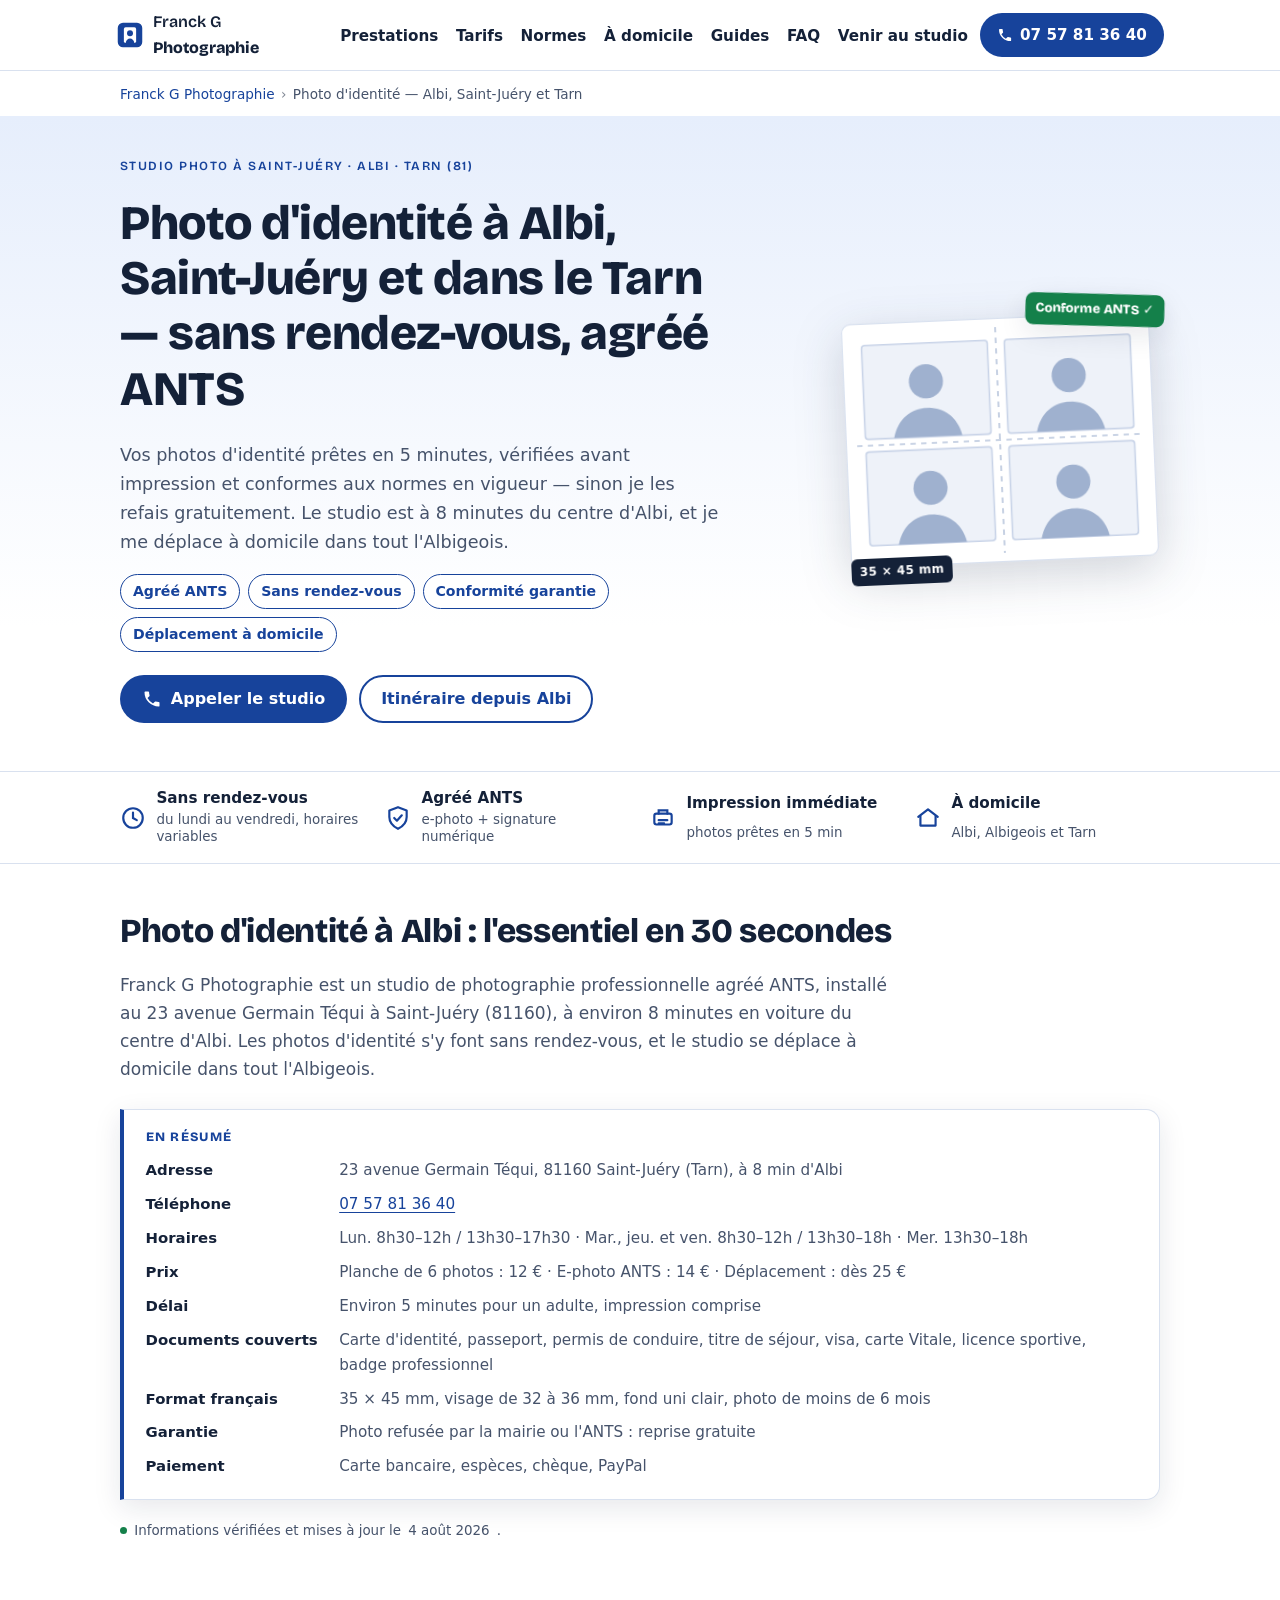
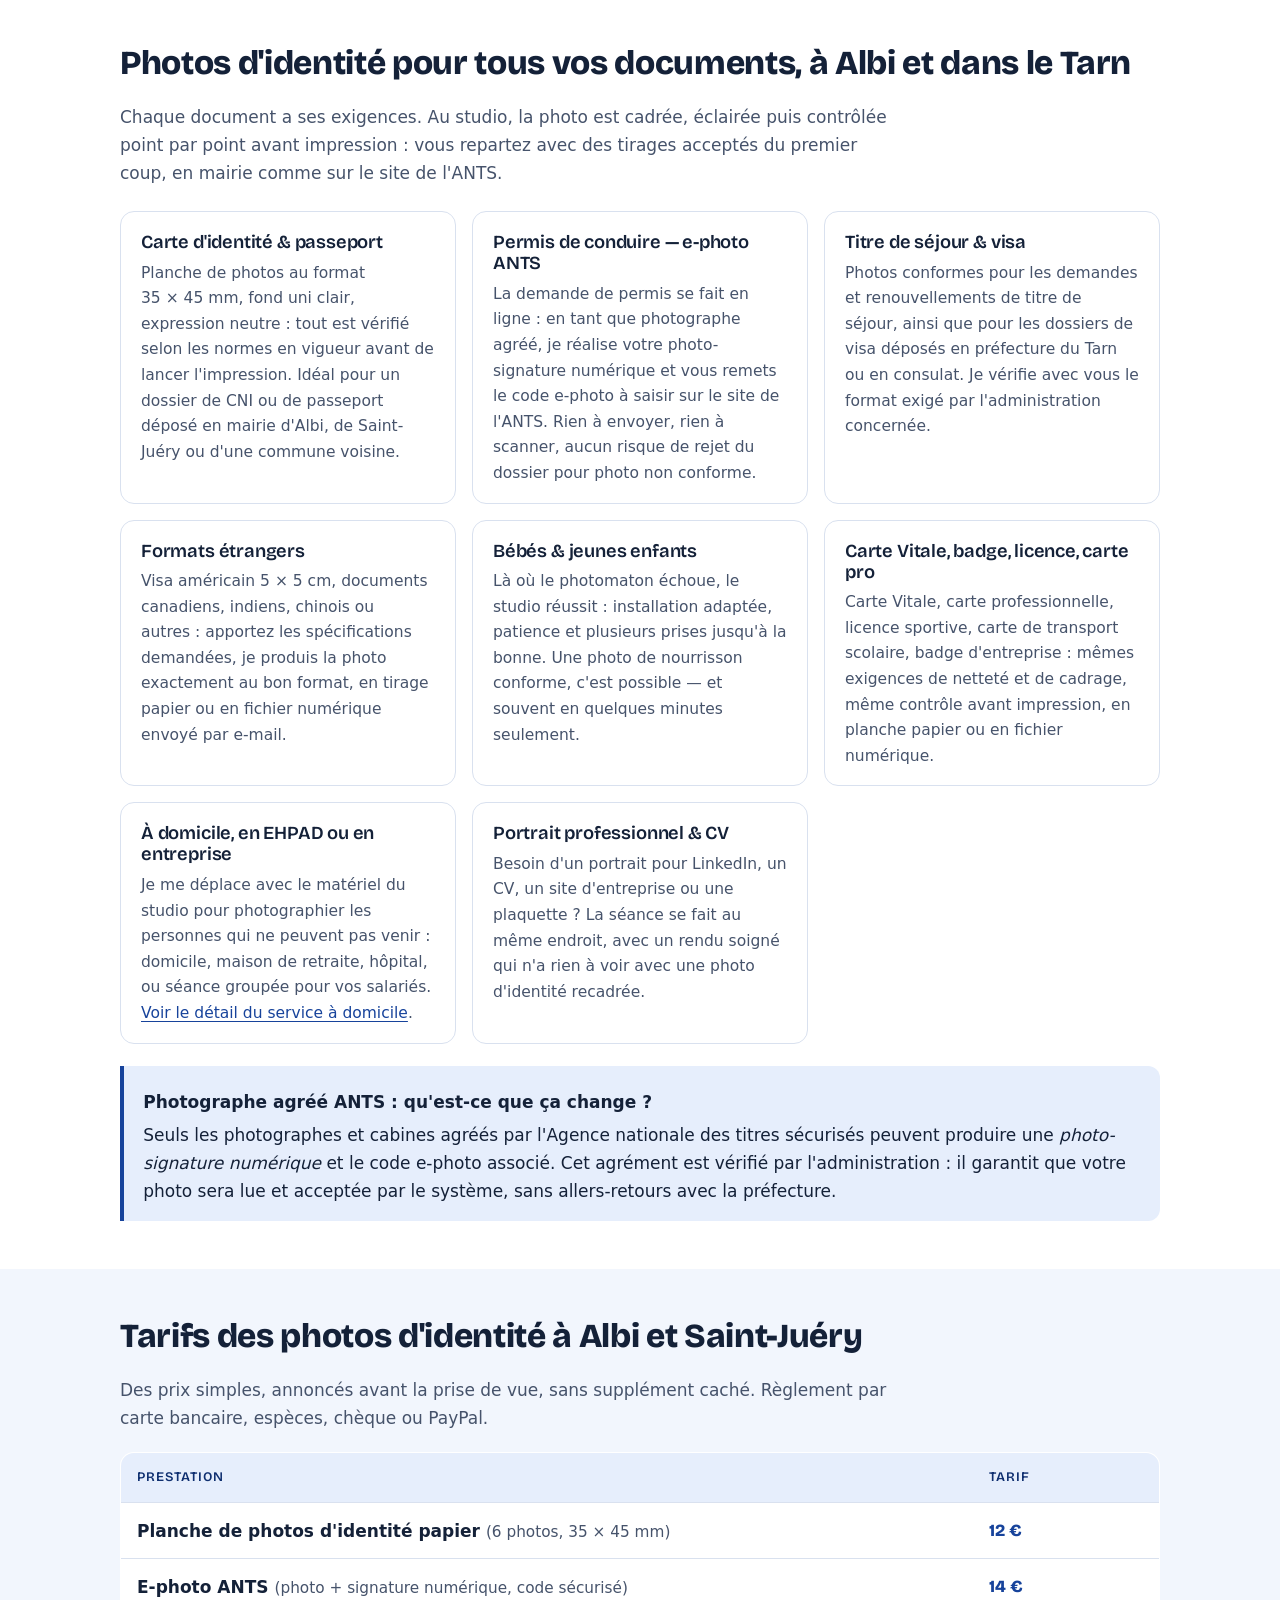
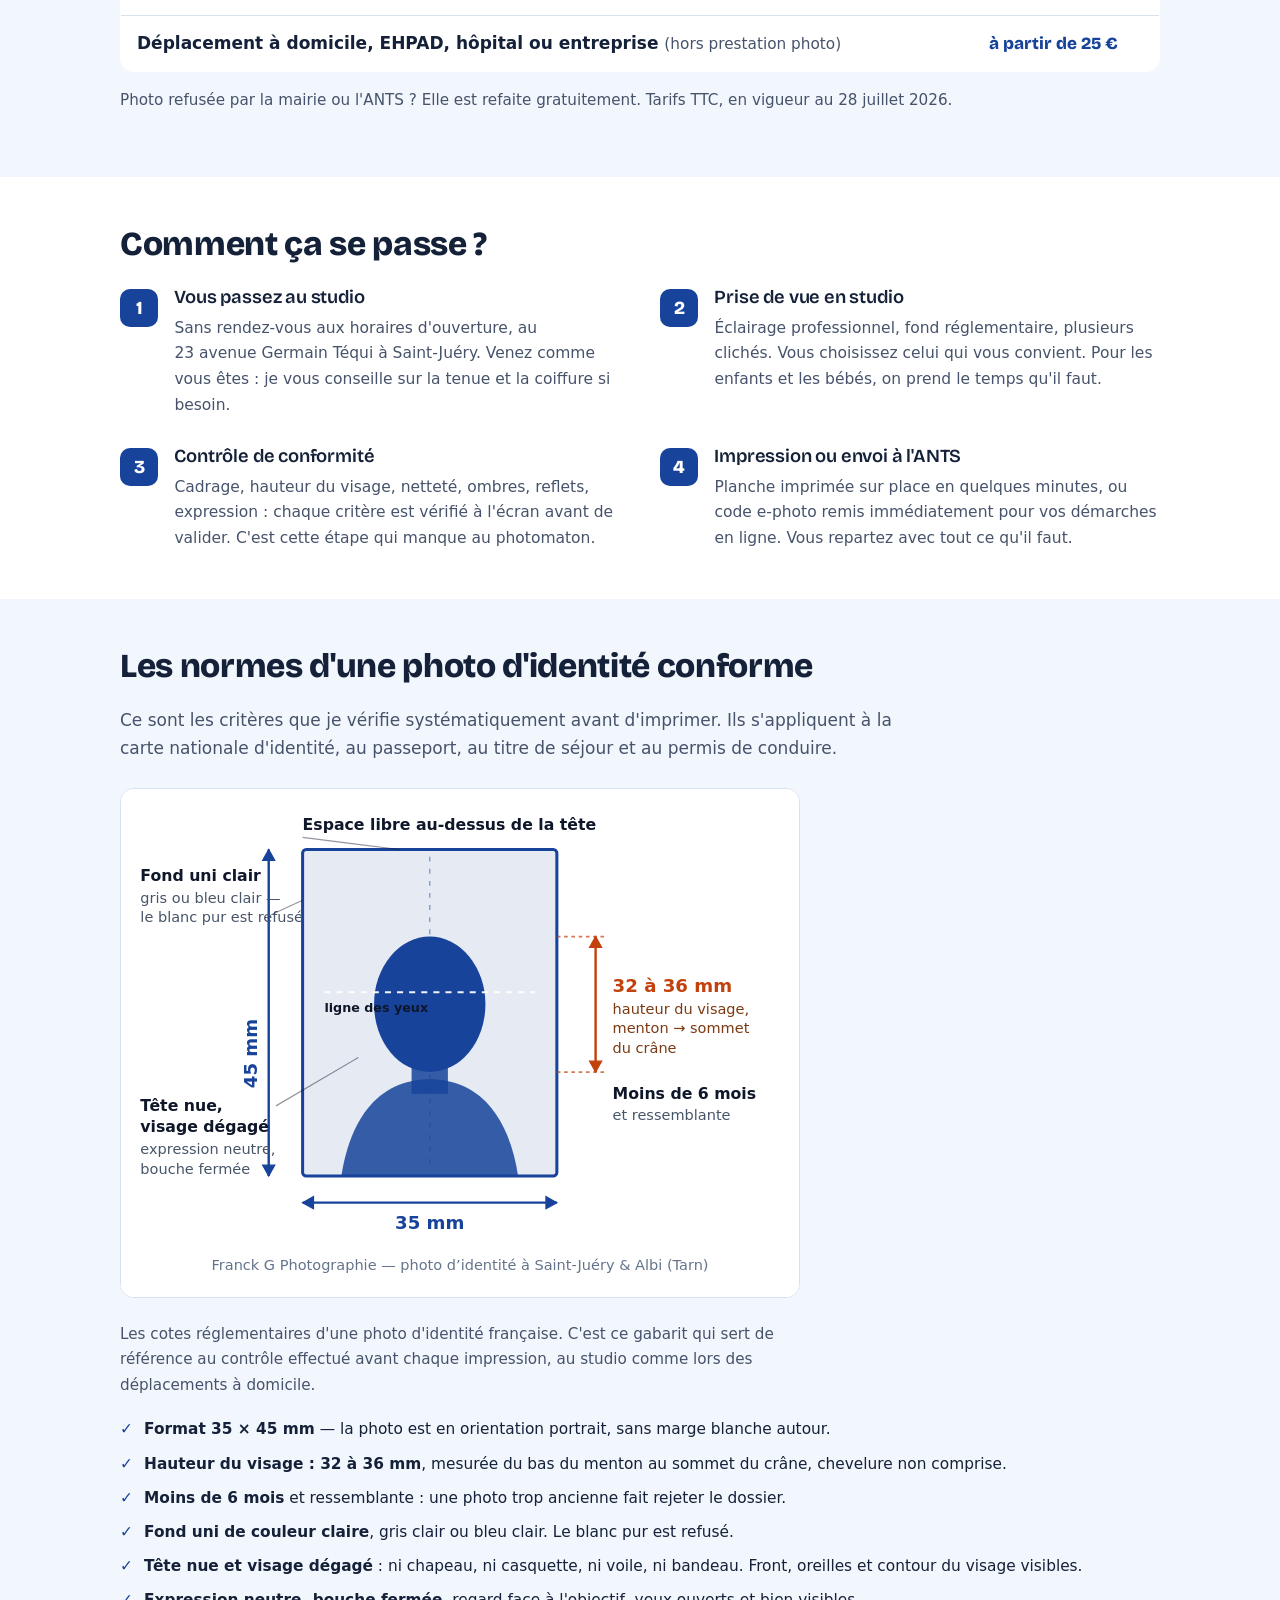
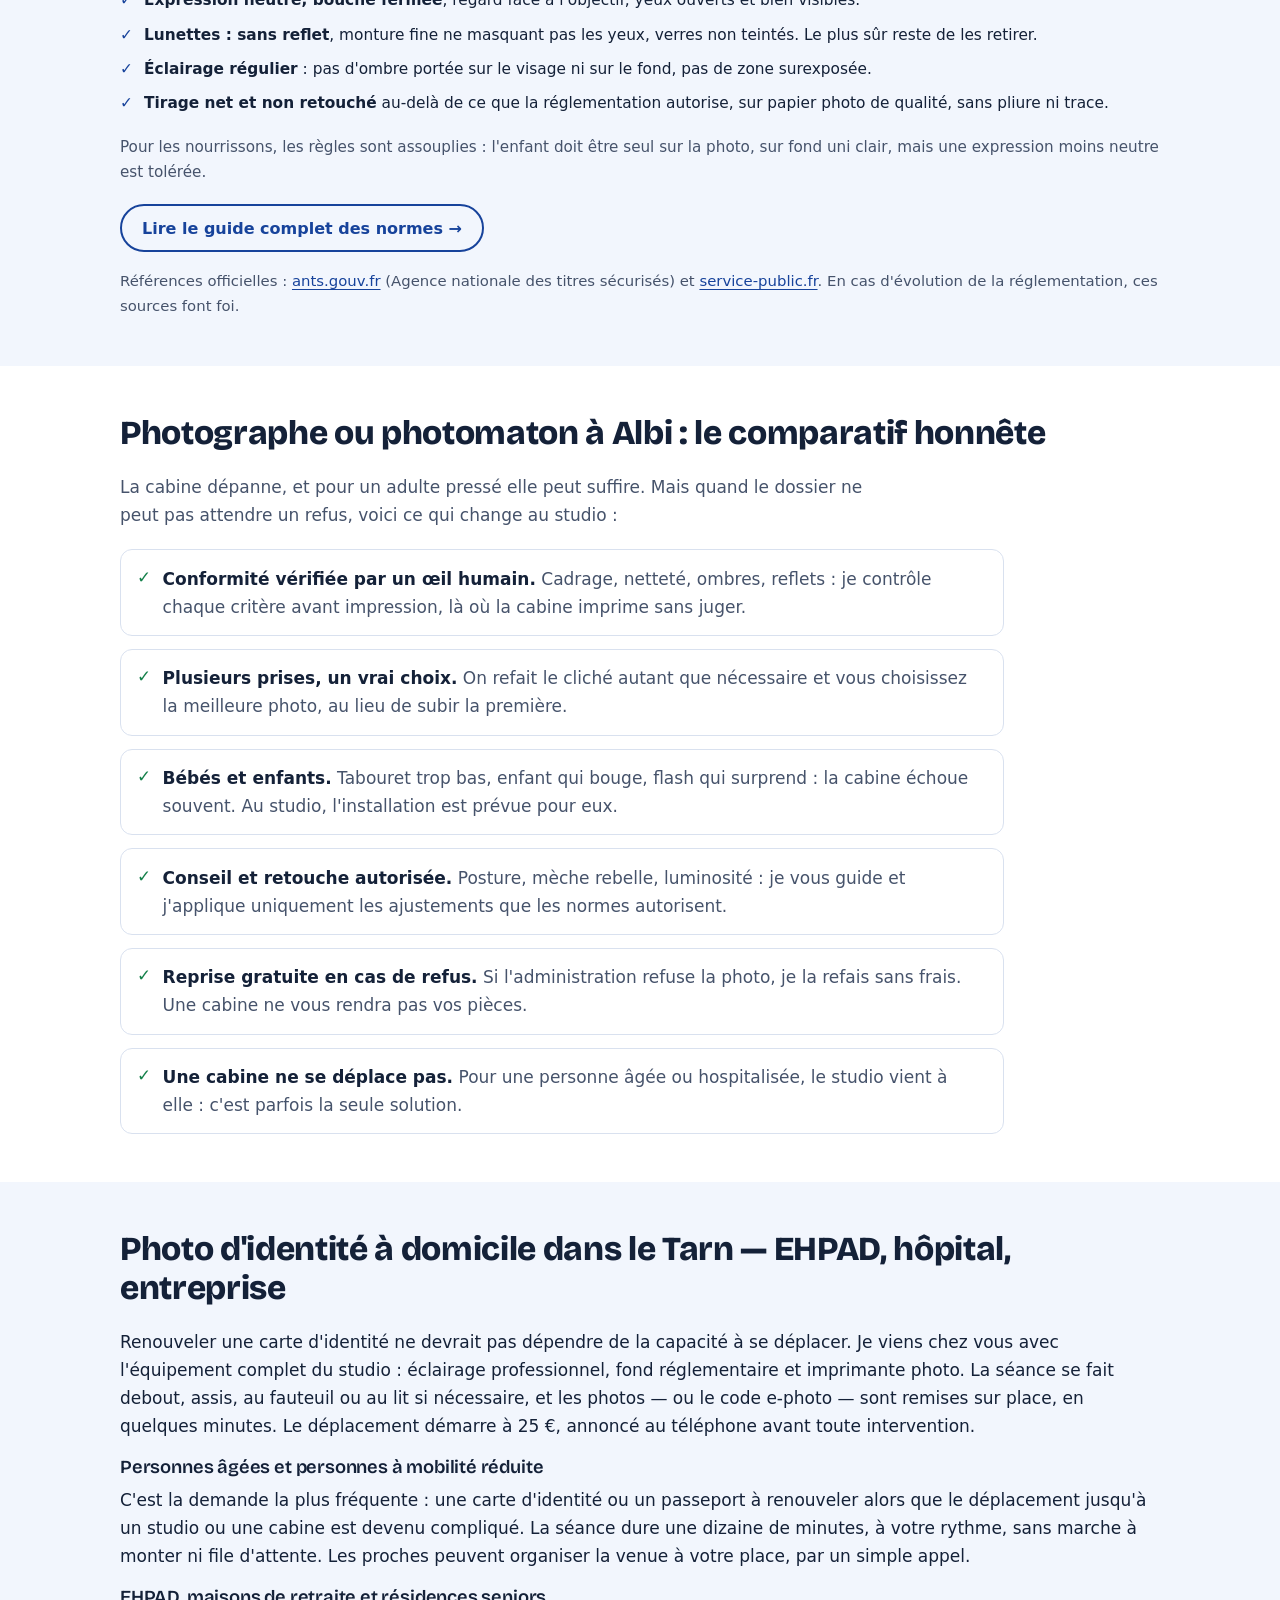
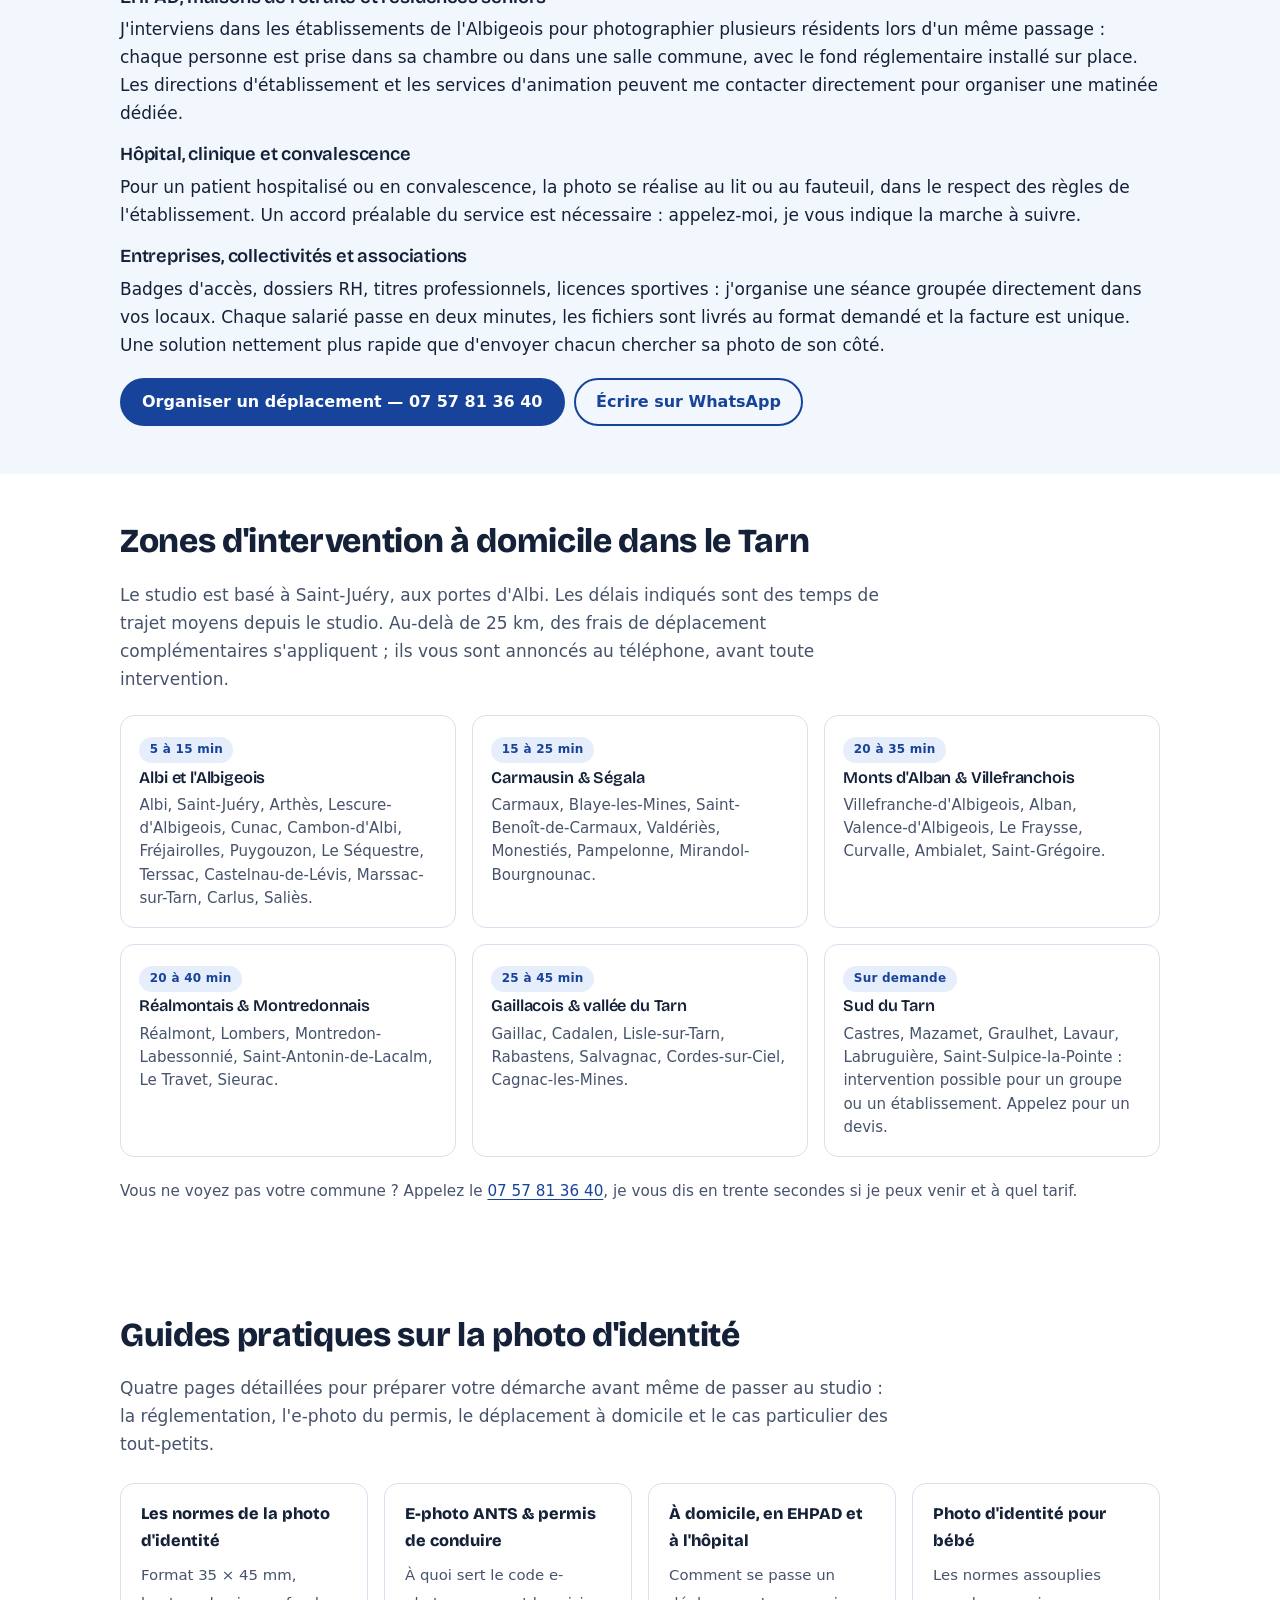
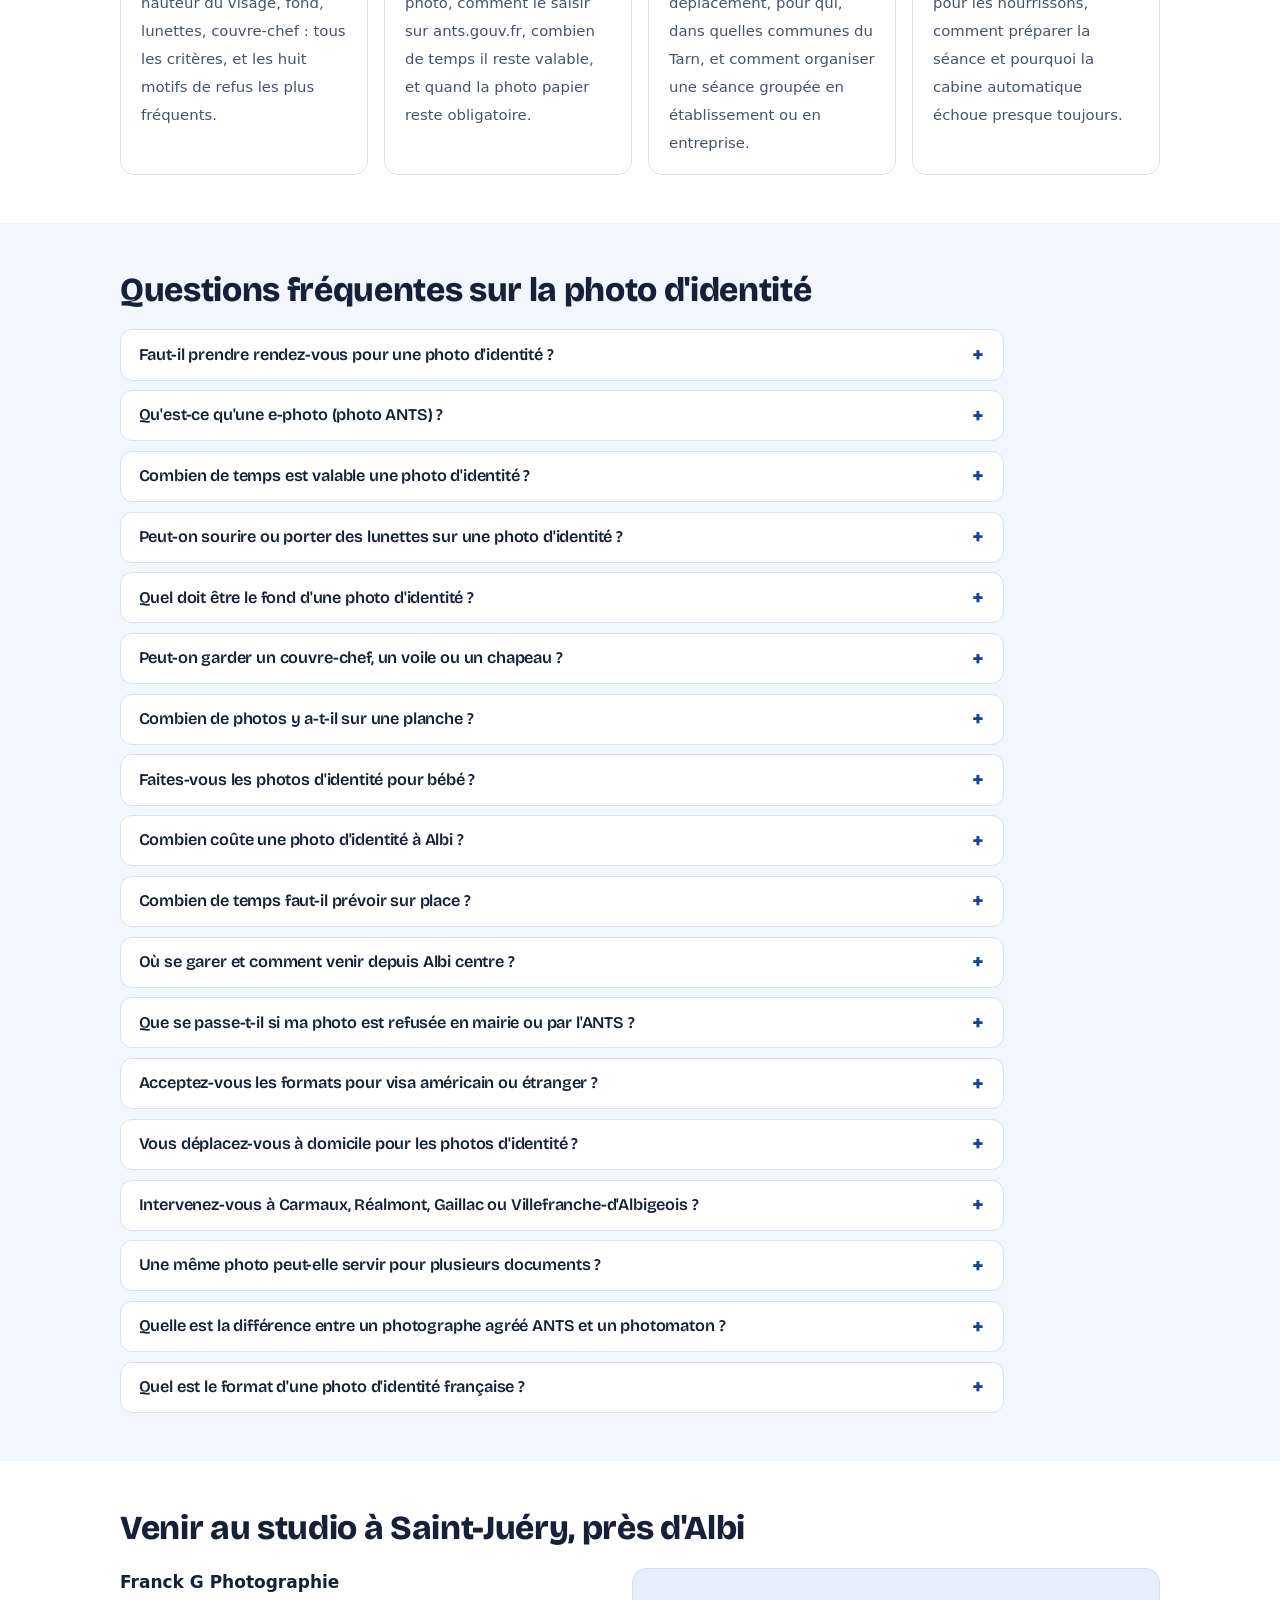
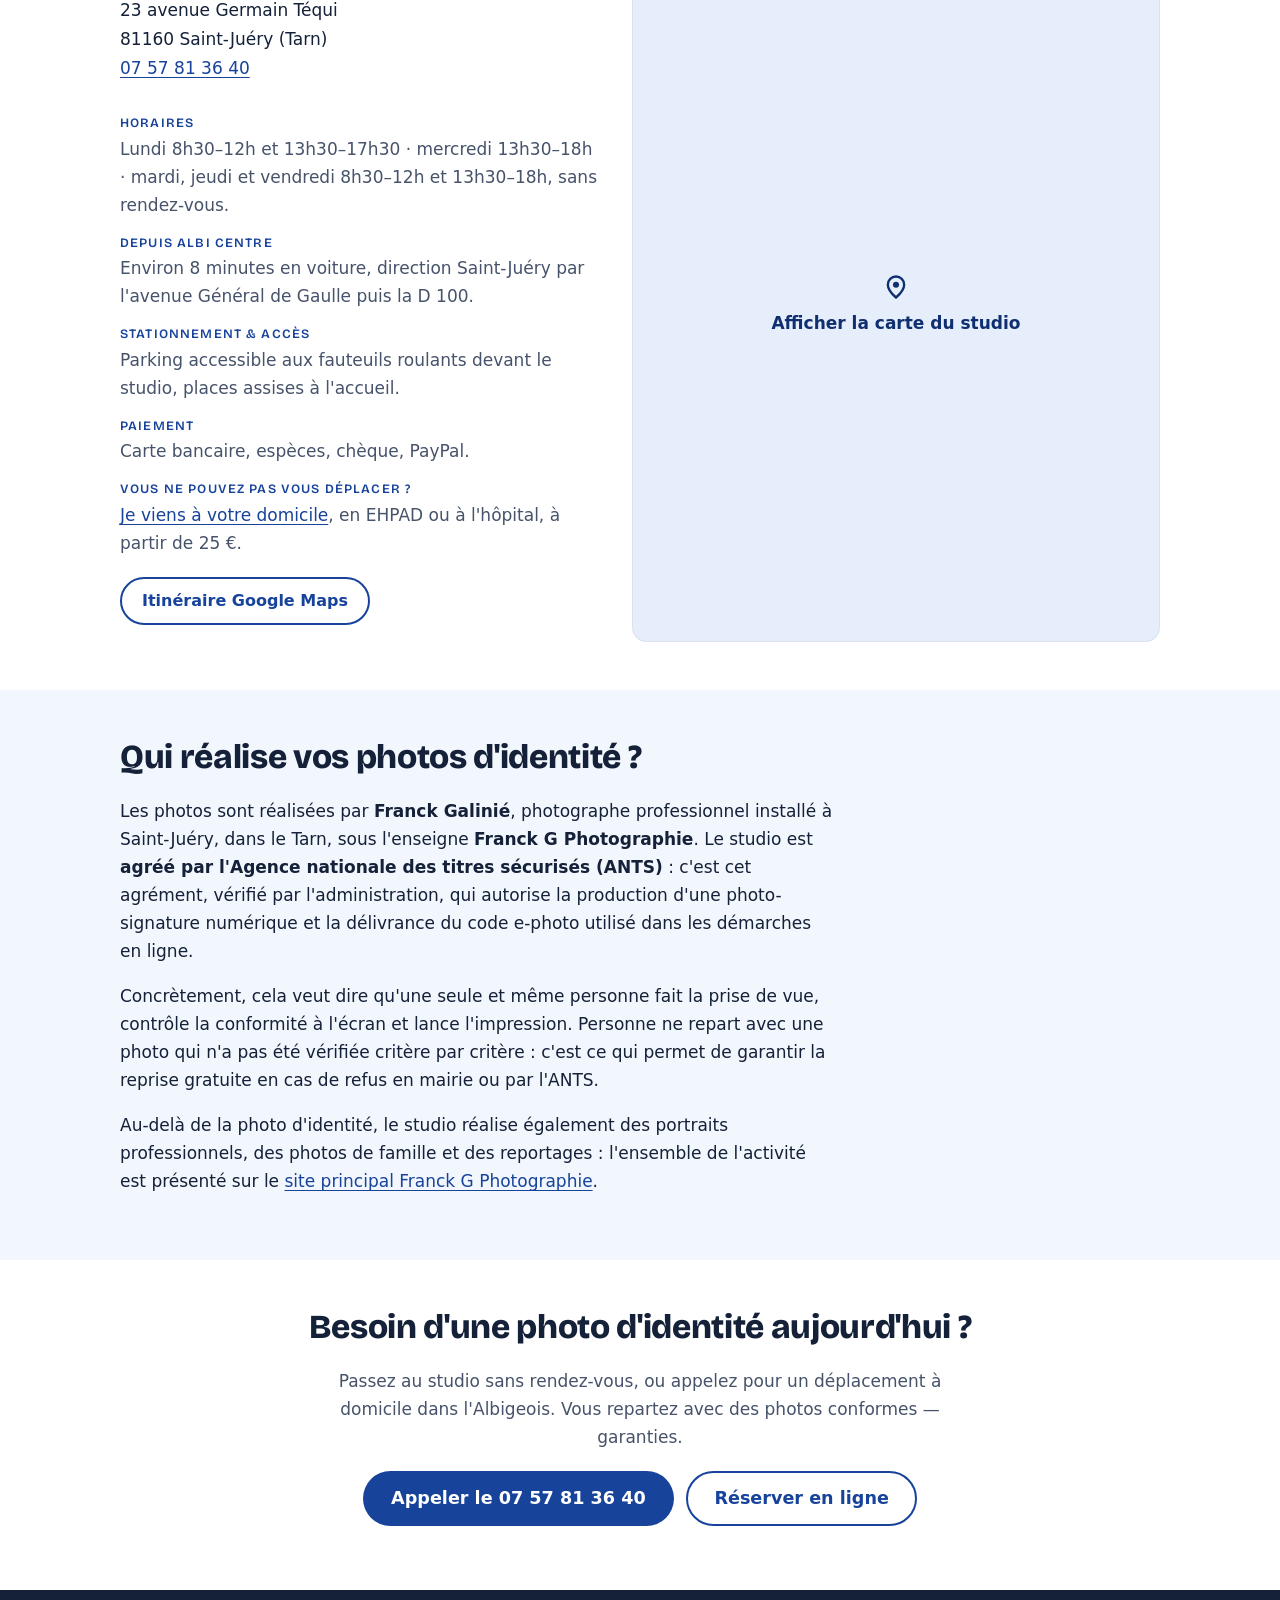
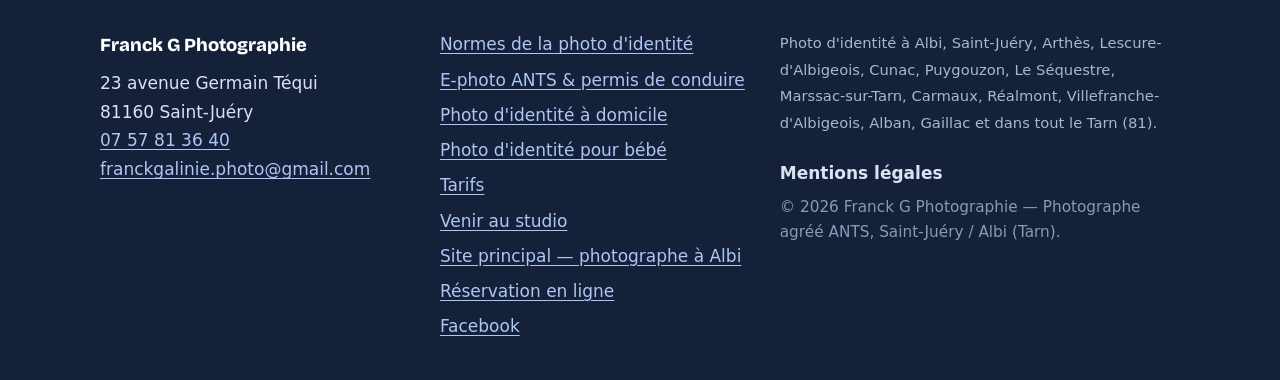
==== commit 1b1b170d: "Corrige les horaires et optimise le SEO" ====
--- a/index.html
+++ b/index.html
@@ -20,7 +20,7 @@
   ═══════════════════════════════════════════════════════════════════════════
   -->
 
-  <title>Photo d'identité Albi et Tarn — sans RDV, agréé ANTS, dès 12 €</title>
+  <title>Photo d'identité Albi — Sans RDV, agréé ANTS dès 12 €</title>
   <meta name="description" content="Photographe agréé ANTS à 8 min d'Albi : photo d'identité, passeport, permis, e-photo. Sans rendez-vous, prêtes en 5 min, dès 12 €. À domicile dans le Tarn.">
   <meta name="robots" content="index, follow, max-snippet:-1, max-image-preview:large, max-video-preview:-1">
   <meta name="googlebot" content="index, follow, max-snippet:-1, max-image-preview:large">
@@ -97,7 +97,7 @@
         "alternateName": "Franck G Photographie – Photo d'identité Albi",
         "legalName": "Franck Galinié",
         "description": "Photographe professionnel agréé ANTS à Saint-Juéry, près d'Albi (Tarn) : photos d'identité sans rendez-vous, e-photo ANTS, permis de conduire, passeport, carte d'identité, titre de séjour, formats étrangers, bébés, et déplacement à domicile, en EHPAD, à l'hôpital ou en entreprise dans tout l'Albigeois.",
-        "disambiguatingDescription": "Studio de photo d'identité situé au 23 avenue Germain Téqui à Saint-Juéry (81160), à environ 8 minutes en voiture du centre d'Albi. Accueil sans rendez-vous du lundi au vendredi de 9h à 18h. Planche de 6 photos à 12 €, e-photo ANTS à 14 €, déplacement à domicile à partir de 25 €.",
+        "disambiguatingDescription": "Studio de photo d'identité situé au 23 avenue Germain Téqui à Saint-Juéry (81160), à environ 8 minutes en voiture du centre d'Albi. Accueil sans rendez-vous du lundi au vendredi aux horaires d'ouverture. Planche de 6 photos à 12 €, e-photo ANTS à 14 €, déplacement à domicile à partir de 25 €.",
         "slogan": "Photo d'identité conforme, sans rendez-vous, prête en 5 minutes.",
         "url": "https://franckgaliniephoto.github.io/photo-identite-albi/",
         "mainEntityOfPage": { "@id": "https://franckgaliniephoto.github.io/photo-identite-albi/#webpage" },
@@ -137,10 +137,10 @@
         "geo": { "@type": "GeoCoordinates", "latitude": 43.9508, "longitude": 2.2126 },
         "hasMap": "https://www.google.com/maps?q=23+avenue+Germain+Tequi,+81160+Saint-Juery",
         "openingHoursSpecification": [
-          { "@type": "OpeningHoursSpecification", "dayOfWeek": ["Monday","Tuesday","Wednesday","Thursday","Friday"], "opens": "09:00", "closes": "18:00" }
-        ],
-        "specialOpeningHoursSpecification": [
-          { "@type": "OpeningHoursSpecification", "dayOfWeek": ["Saturday","Sunday"], "opens": "00:00", "closes": "00:00" }
+          { "@type": "OpeningHoursSpecification", "dayOfWeek": "Monday", "opens": "08:30", "closes": "12:00" },
+          { "@type": "OpeningHoursSpecification", "dayOfWeek": "Monday", "opens": "13:30", "closes": "17:30" },
+          { "@type": "OpeningHoursSpecification", "dayOfWeek": ["Tuesday","Thursday","Friday"], "opens": "08:30", "closes": "12:00" },
+          { "@type": "OpeningHoursSpecification", "dayOfWeek": ["Tuesday","Wednesday","Thursday","Friday"], "opens": "13:30", "closes": "18:00" }
         ],
         "contactPoint": [
           {
@@ -397,7 +397,7 @@
             "@type": "HowToStep",
             "position": 1,
             "name": "Passer au studio sans rendez-vous",
-            "text": "Le studio accueille sans rendez-vous du lundi au vendredi de 9h à 18h, au 23 avenue Germain Téqui à Saint-Juéry, à 8 minutes du centre d'Albi. Aucune préparation particulière n'est nécessaire : les conseils de tenue et de coiffure sont donnés sur place.",
+            "text": "Le studio accueille sans rendez-vous le lundi de 8h30 à 12h et de 13h30 à 17h30, le mercredi de 13h30 à 18h, et le mardi, jeudi et vendredi de 8h30 à 12h et de 13h30 à 18h, au 23 avenue Germain Téqui à Saint-Juéry. Aucune préparation particulière n'est nécessaire : les conseils de tenue et de coiffure sont donnés sur place.",
             "url": "https://franckgaliniephoto.github.io/photo-identite-albi/#deroulement"
           },
           {
@@ -483,7 +483,7 @@
         },
         "mainEntity": [
           { "@type": "Question", "name": "Faut-il prendre rendez-vous pour une photo d'identité ?",
-            "acceptedAnswer": { "@type": "Answer", "text": "Non. Je vous accueille sans rendez-vous du lundi au vendredi, de 9h à 18h, au studio de Saint-Juéry, à quelques minutes d'Albi. Vous entrez, nous faisons la prise de vue, et vos photos sont imprimées sur place en quelques minutes. Pour un déplacement à domicile ou une venue en groupe, un simple appel au 07 57 81 36 40 suffit pour convenir d'un créneau." } },
+            "acceptedAnswer": { "@type": "Answer", "text": "Non. Je vous accueille sans rendez-vous pendant les horaires d'ouverture du studio : lundi 8h30–12h et 13h30–17h30 ; mercredi 13h30–18h ; mardi, jeudi et vendredi 8h30–12h et 13h30–18h. Pour un déplacement à domicile ou une venue en groupe, appelez le 07 57 81 36 40." } },
           { "@type": "Question", "name": "Qu'est-ce qu'une e-photo (photo ANTS) ?",
             "acceptedAnswer": { "@type": "Answer", "text": "L'e-photo est une photo d'identité numérique accompagnée d'une signature électronique, réalisée par un photographe agréé ANTS. Vous repartez avec un code sécurisé à saisir dans votre démarche en ligne, pour le permis de conduire par exemple : la photo est transmise directement à l'administration, sans envoi papier ni scan." } },
           { "@type": "Question", "name": "Combien de temps est valable une photo d'identité ?",
@@ -637,7 +637,7 @@
     <ul>
       <li>
         <svg viewBox="0 0 24 24" width="26" height="26" aria-hidden="true"><circle cx="12" cy="12" r="9" fill="none" stroke="currentColor" stroke-width="2"/><path d="M12 7v5l3.5 2" fill="none" stroke="currentColor" stroke-width="2" stroke-linecap="round"/></svg>
-        <strong>Sans rendez-vous</strong><span>lundi au vendredi, 9h–18h</span>
+        <strong>Sans rendez-vous</strong><span>du lundi au vendredi, horaires variables</span>
       </li>
       <li>
         <svg viewBox="0 0 24 24" width="26" height="26" aria-hidden="true"><path d="M12 2l8 3v6c0 5-3.4 8.6-8 11-4.6-2.4-8-6-8-11V5z" fill="none" stroke="currentColor" stroke-width="2" stroke-linejoin="round"/><path d="M8.5 12l2.5 2.5 4.5-5" fill="none" stroke="currentColor" stroke-width="2" stroke-linecap="round" stroke-linejoin="round"/></svg>
@@ -670,7 +670,7 @@
         <dt>Téléphone</dt>
         <dd><a href="tel:+33757813640">07&nbsp;57&nbsp;81&nbsp;36&nbsp;40</a></dd>
         <dt>Horaires</dt>
-        <dd>Du lundi au vendredi, 9h–18h, sans rendez-vous</dd>
+        <dd>Lun. 8h30–12h / 13h30–17h30 · Mar., jeu. et ven. 8h30–12h / 13h30–18h · Mer. 13h30–18h</dd>
         <dt>Prix</dt>
         <dd>Planche de 6&nbsp;photos&nbsp;: 12&nbsp;€ · E-photo ANTS&nbsp;: 14&nbsp;€ · Déplacement&nbsp;: dès 25&nbsp;€</dd>
         <dt>Délai</dt>
@@ -776,7 +776,7 @@
     <ol class="steps">
       <li>
         <h3>Vous passez au studio</h3>
-        <p>Sans rendez-vous, du lundi au vendredi de 9h à 18h, au 23&nbsp;avenue Germain Téqui à Saint-Juéry. Venez comme vous êtes&nbsp;: je vous conseille sur la tenue et la coiffure si besoin.</p>
+        <p>Sans rendez-vous aux horaires d'ouverture, au 23&nbsp;avenue Germain Téqui à Saint-Juéry. Venez comme vous êtes&nbsp;: je vous conseille sur la tenue et la coiffure si besoin.</p>
       </li>
       <li>
         <h3>Prise de vue en studio</h3>
@@ -936,7 +936,7 @@
     <div class="faq-list">
       <details>
         <summary><h3>Faut-il prendre rendez-vous pour une photo d'identité&nbsp;?</h3></summary>
-        <p>Non. Je vous accueille sans rendez-vous du lundi au vendredi, de 9h à 18h, au studio de Saint-Juéry, à quelques minutes d'Albi. Vous entrez, nous faisons la prise de vue, et vos photos sont imprimées sur place en quelques minutes. Pour un déplacement à domicile ou une venue en groupe, un simple appel au 07&nbsp;57&nbsp;81&nbsp;36&nbsp;40 suffit pour convenir d'un créneau.</p>
+        <p>Non. Je vous accueille sans rendez-vous pendant les horaires d'ouverture du studio&nbsp;: lundi 8h30–12h et 13h30–17h30&nbsp;; mercredi 13h30–18h&nbsp;; mardi, jeudi et vendredi 8h30–12h et 13h30–18h. Pour un déplacement à domicile ou une venue en groupe, appelez le 07&nbsp;57&nbsp;81&nbsp;36&nbsp;40.</p>
       </details>
       <details>
         <summary><h3>Qu'est-ce qu'une e-photo (photo ANTS)&nbsp;?</h3></summary>
@@ -1022,7 +1022,7 @@
         </address>
         <dl class="infos">
           <dt>Horaires</dt>
-          <dd>Du lundi au vendredi, <time datetime="09:00">9h</time> – <time datetime="18:00">18h</time>, sans rendez-vous.</dd>
+          <dd>Lundi 8h30–12h et 13h30–17h30 · mercredi 13h30–18h · mardi, jeudi et vendredi 8h30–12h et 13h30–18h, sans rendez-vous.</dd>
           <dt>Depuis Albi centre</dt>
           <dd>Environ 8&nbsp;minutes en voiture, direction Saint-Juéry par l'avenue Général de Gaulle puis la D&nbsp;100.</dd>
           <dt>Stationnement &amp; accès</dt>
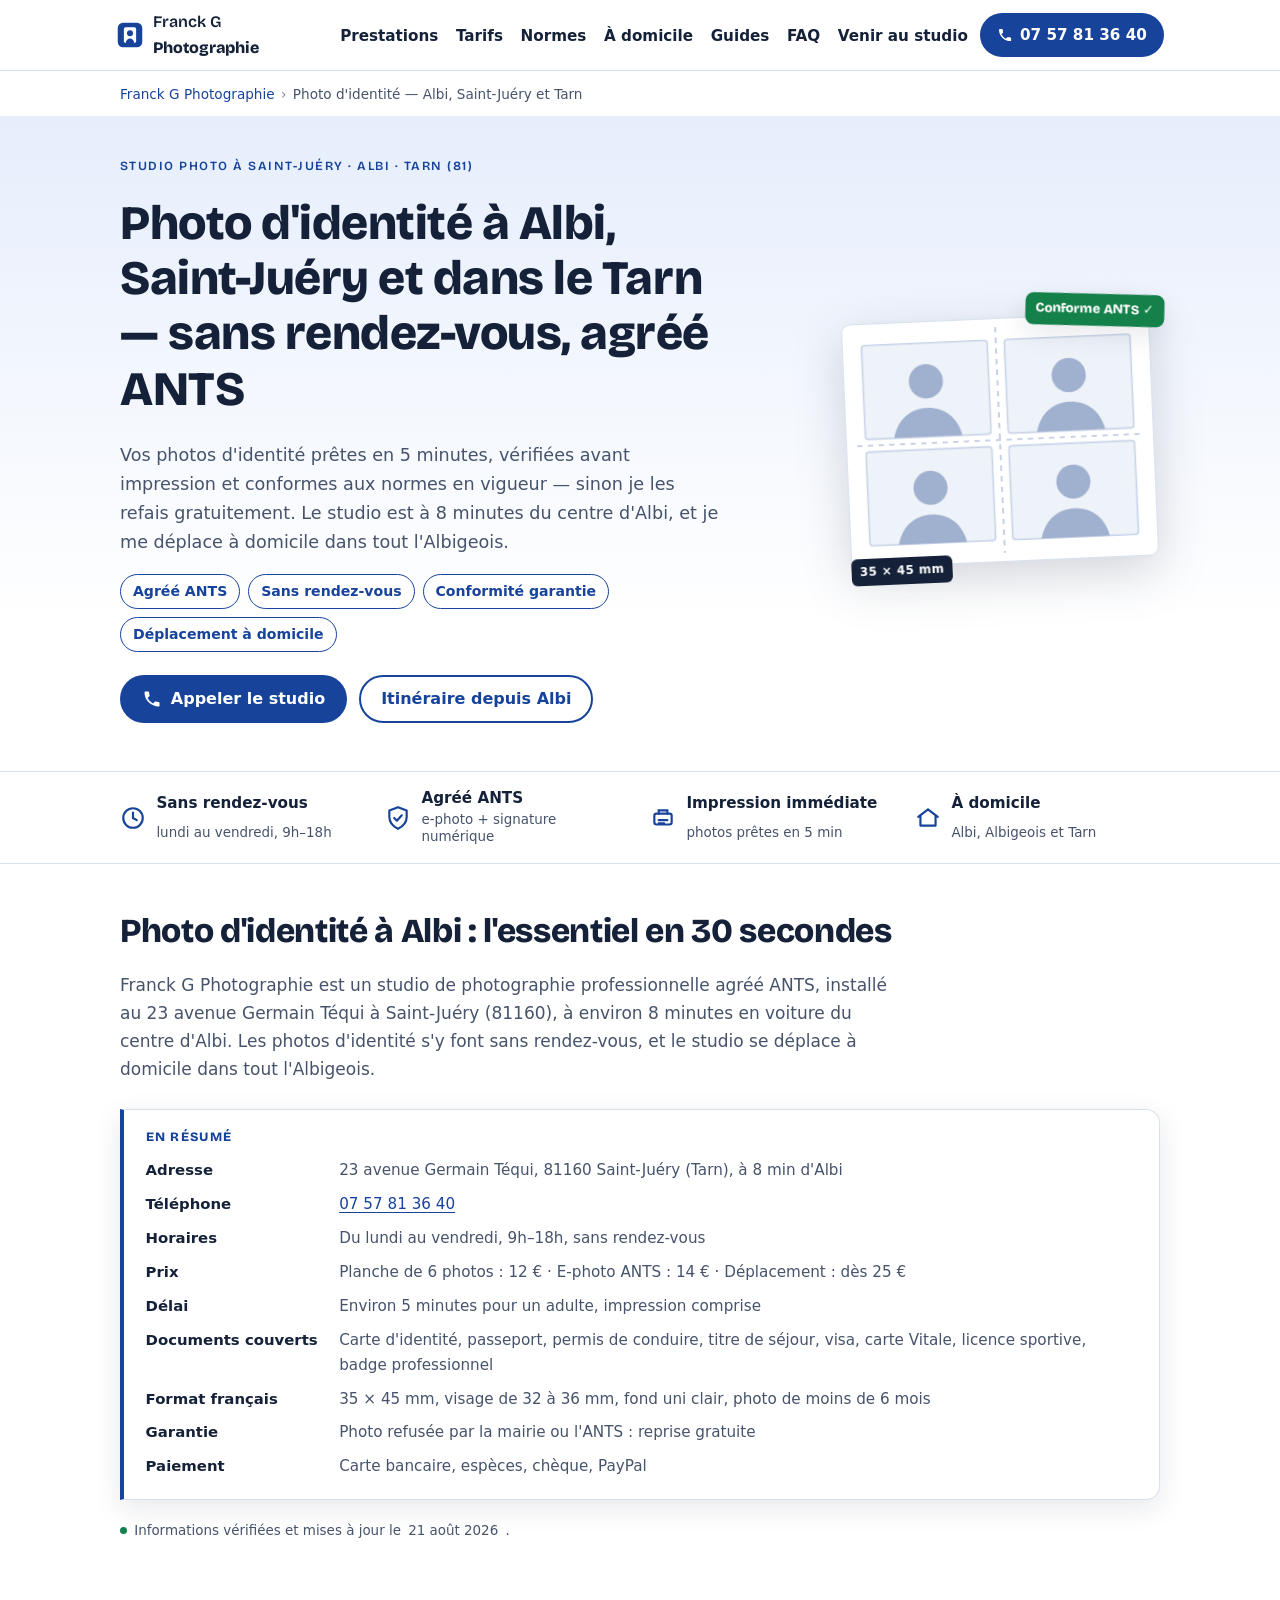
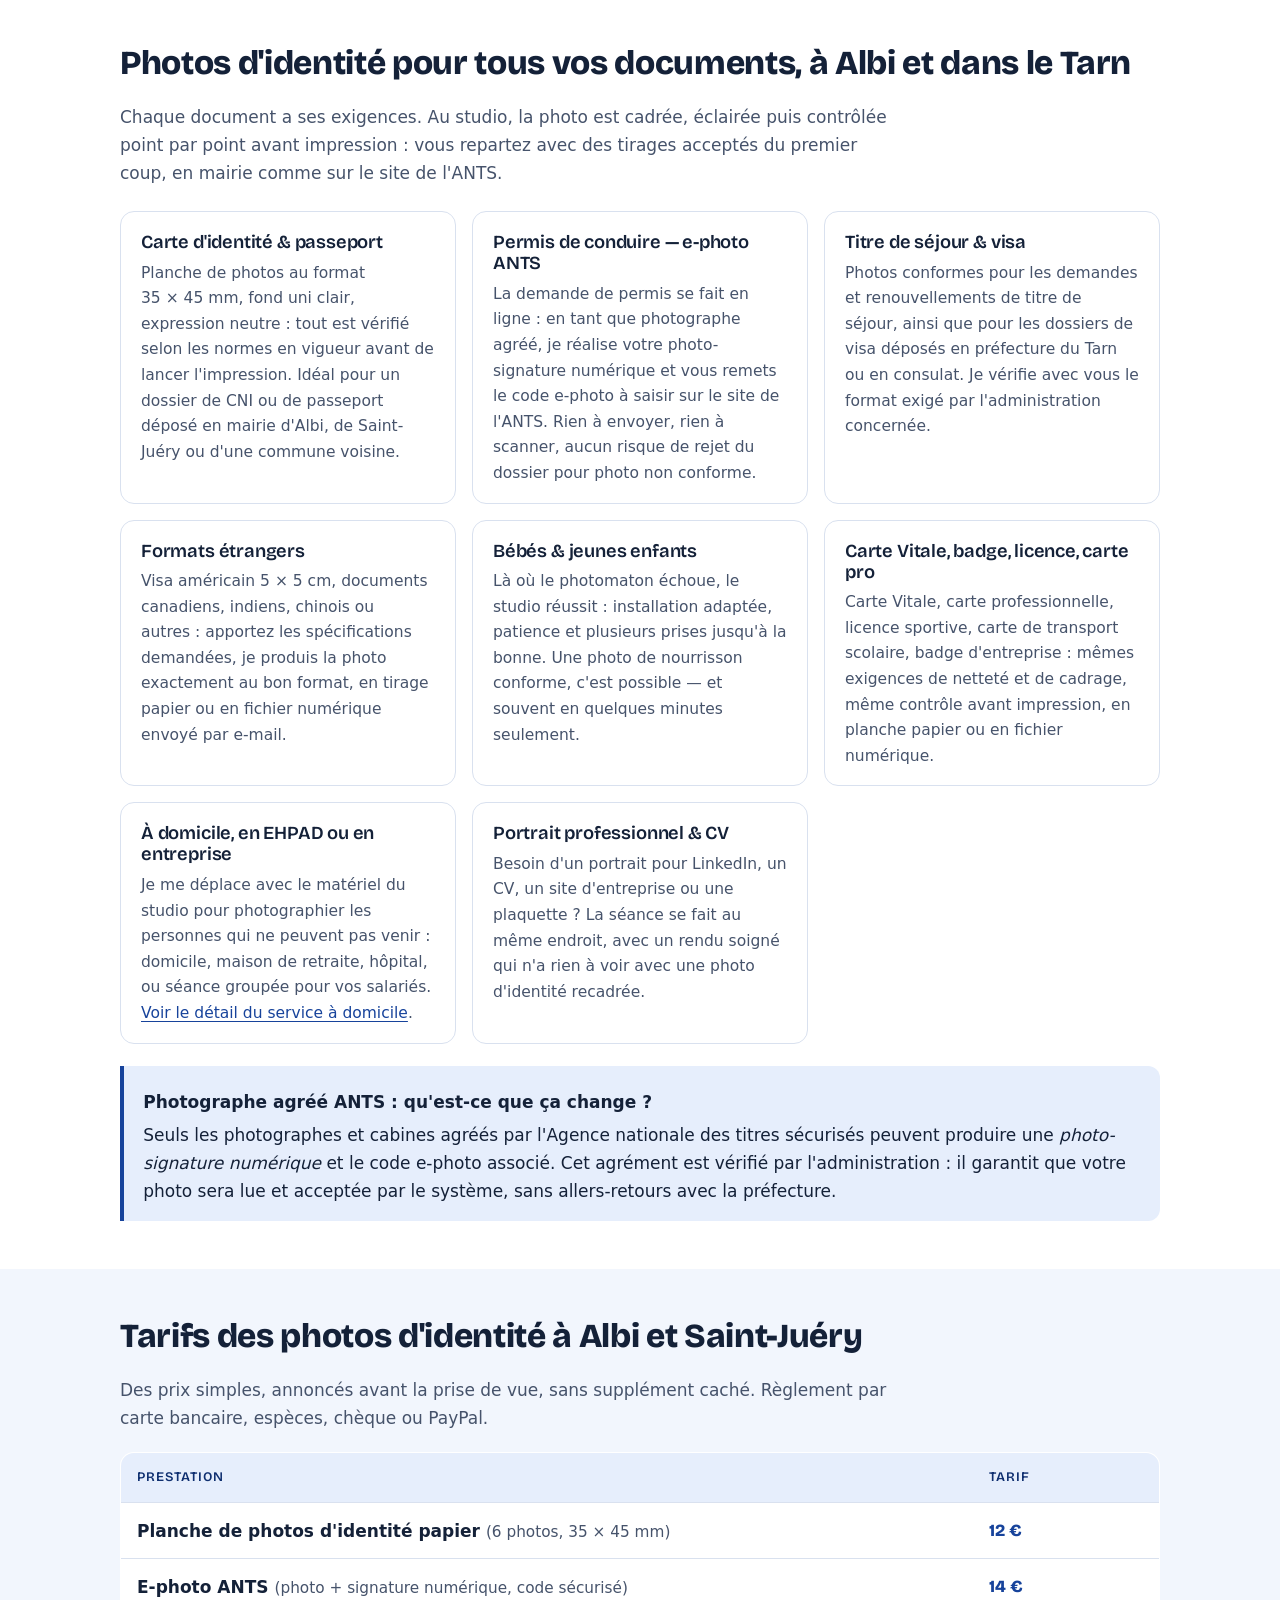
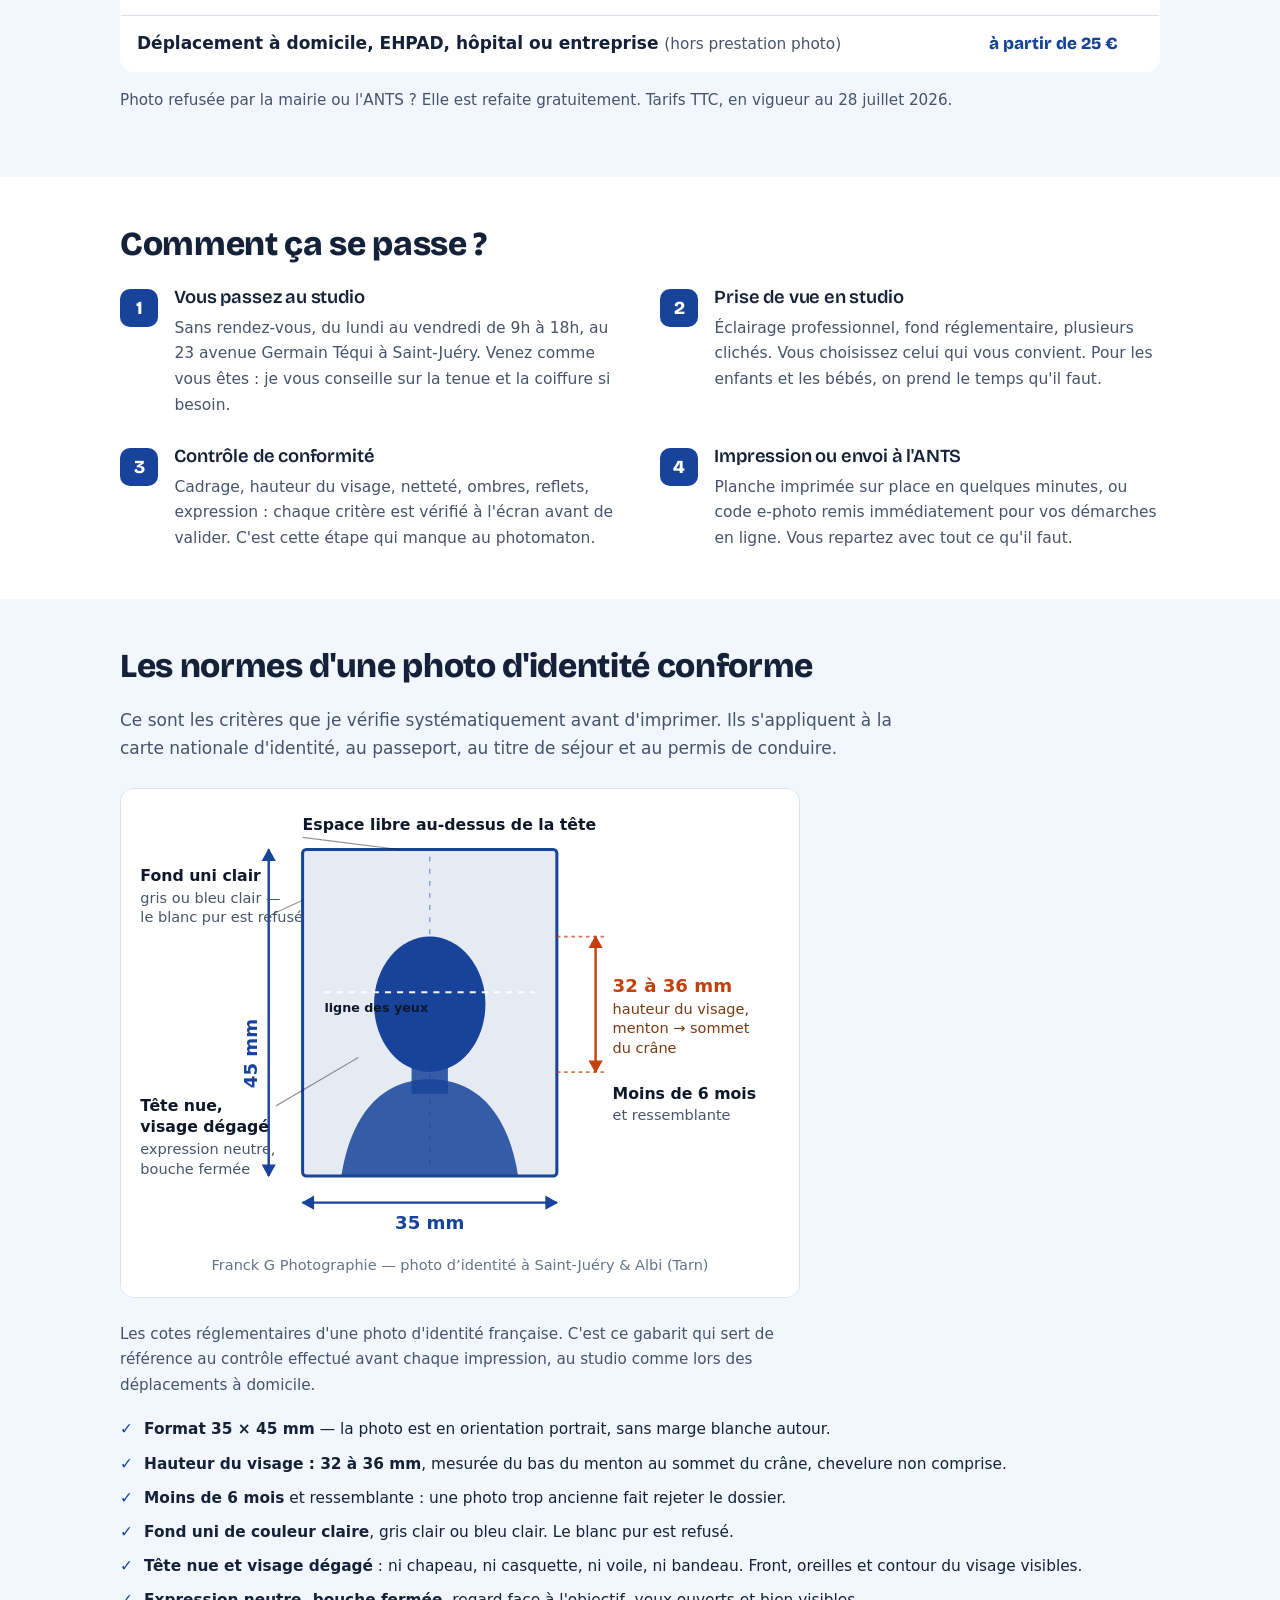
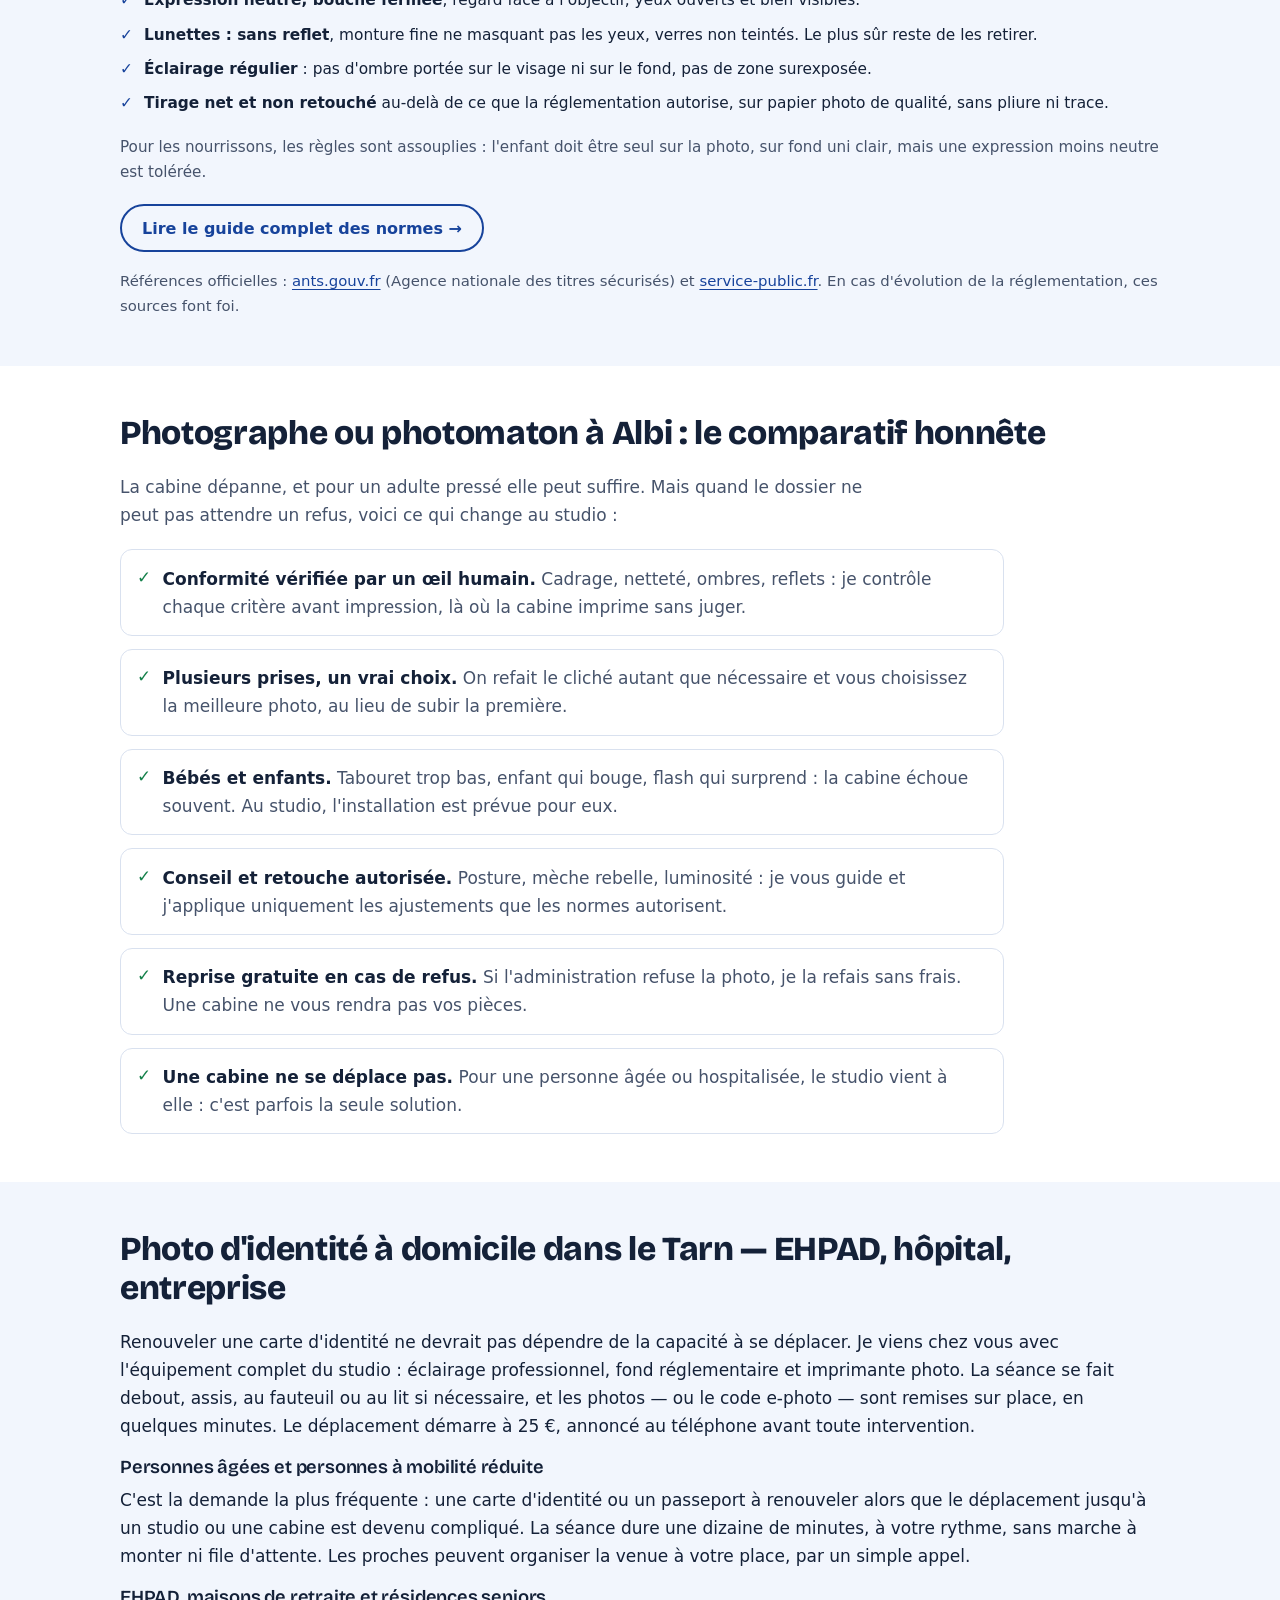
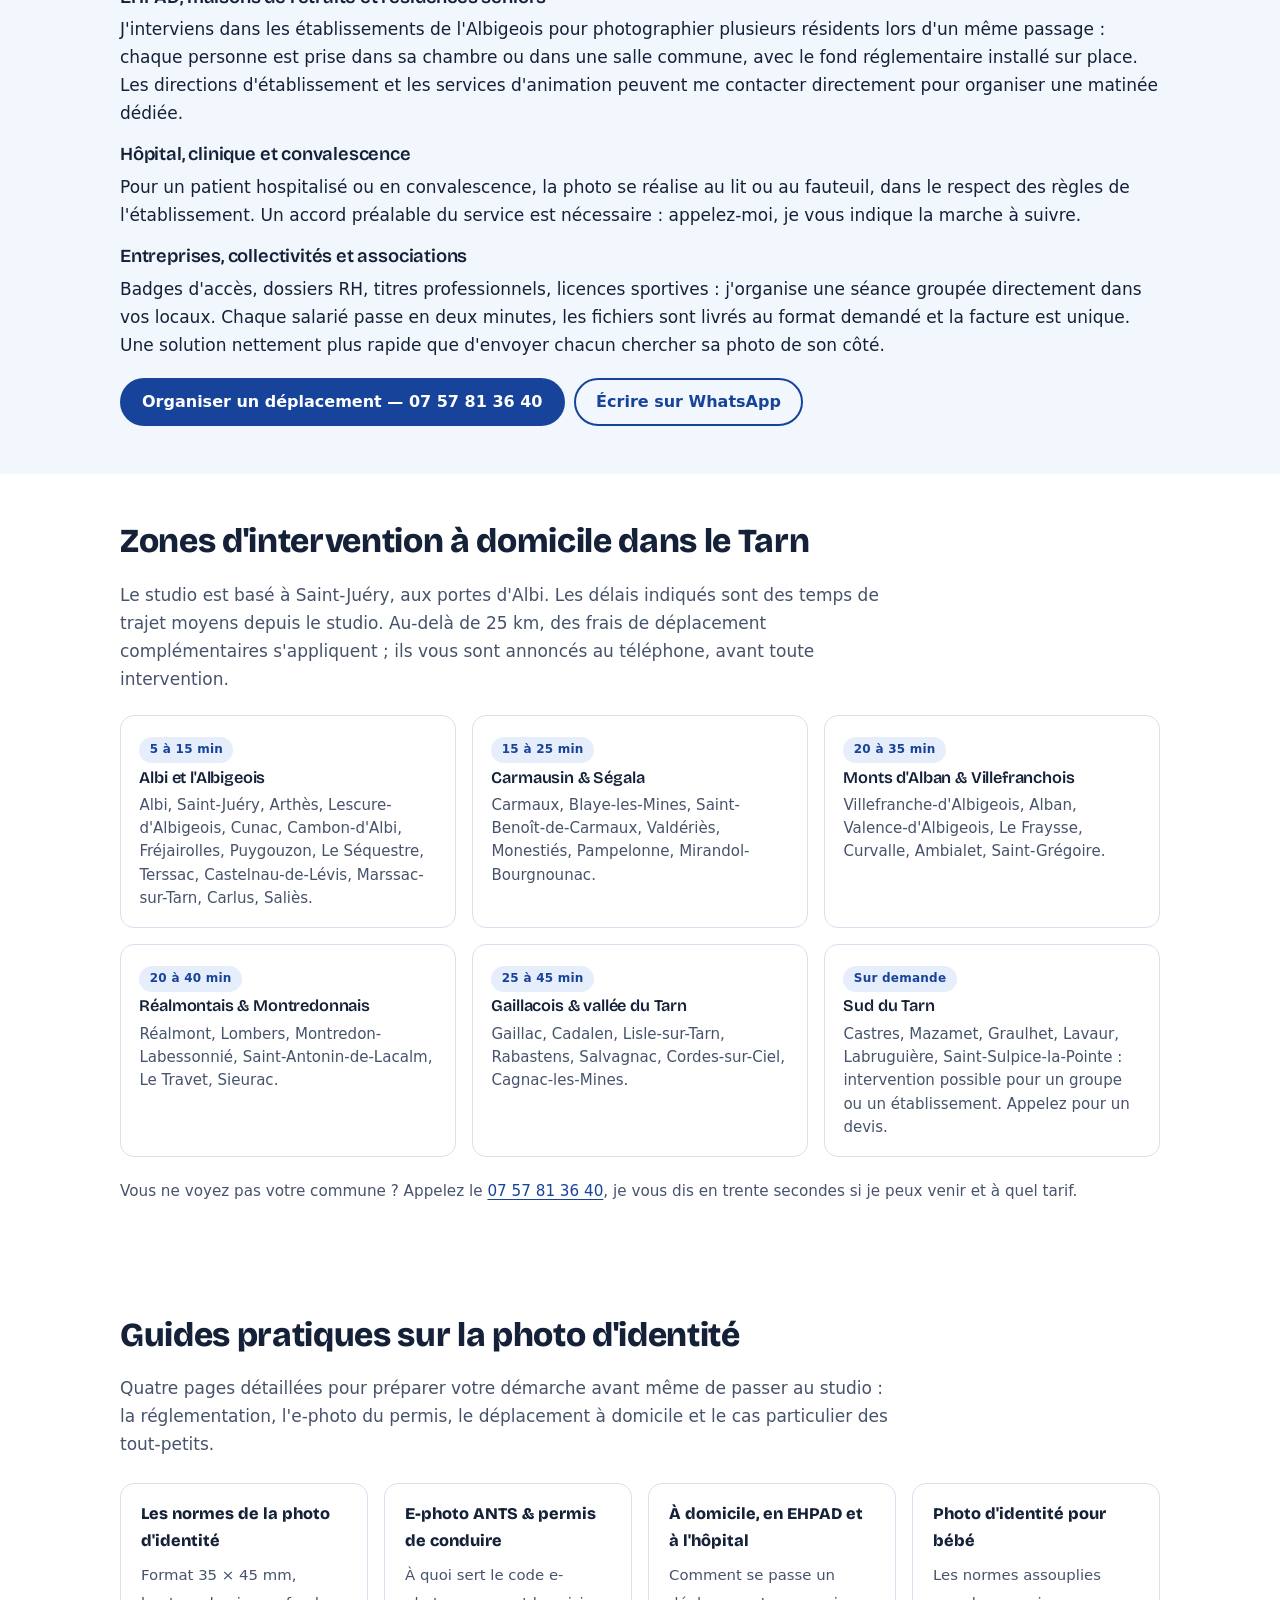
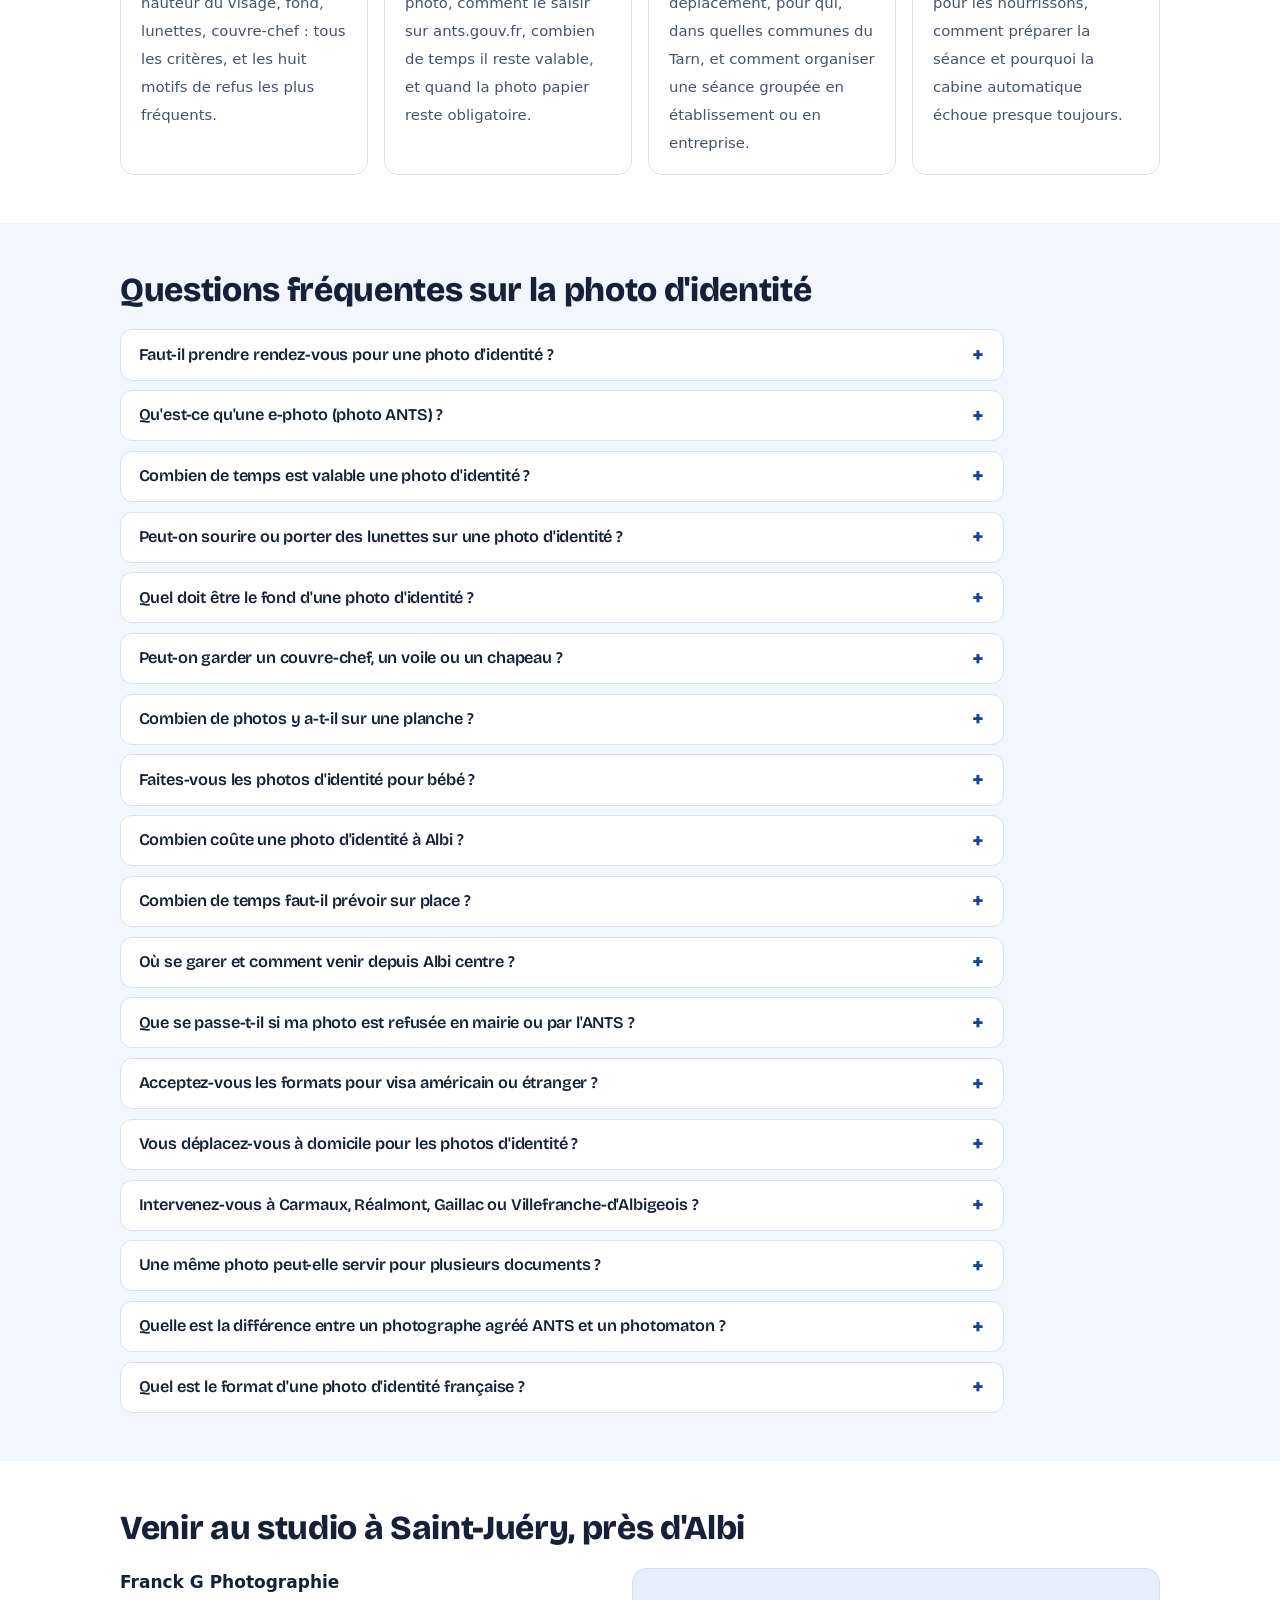
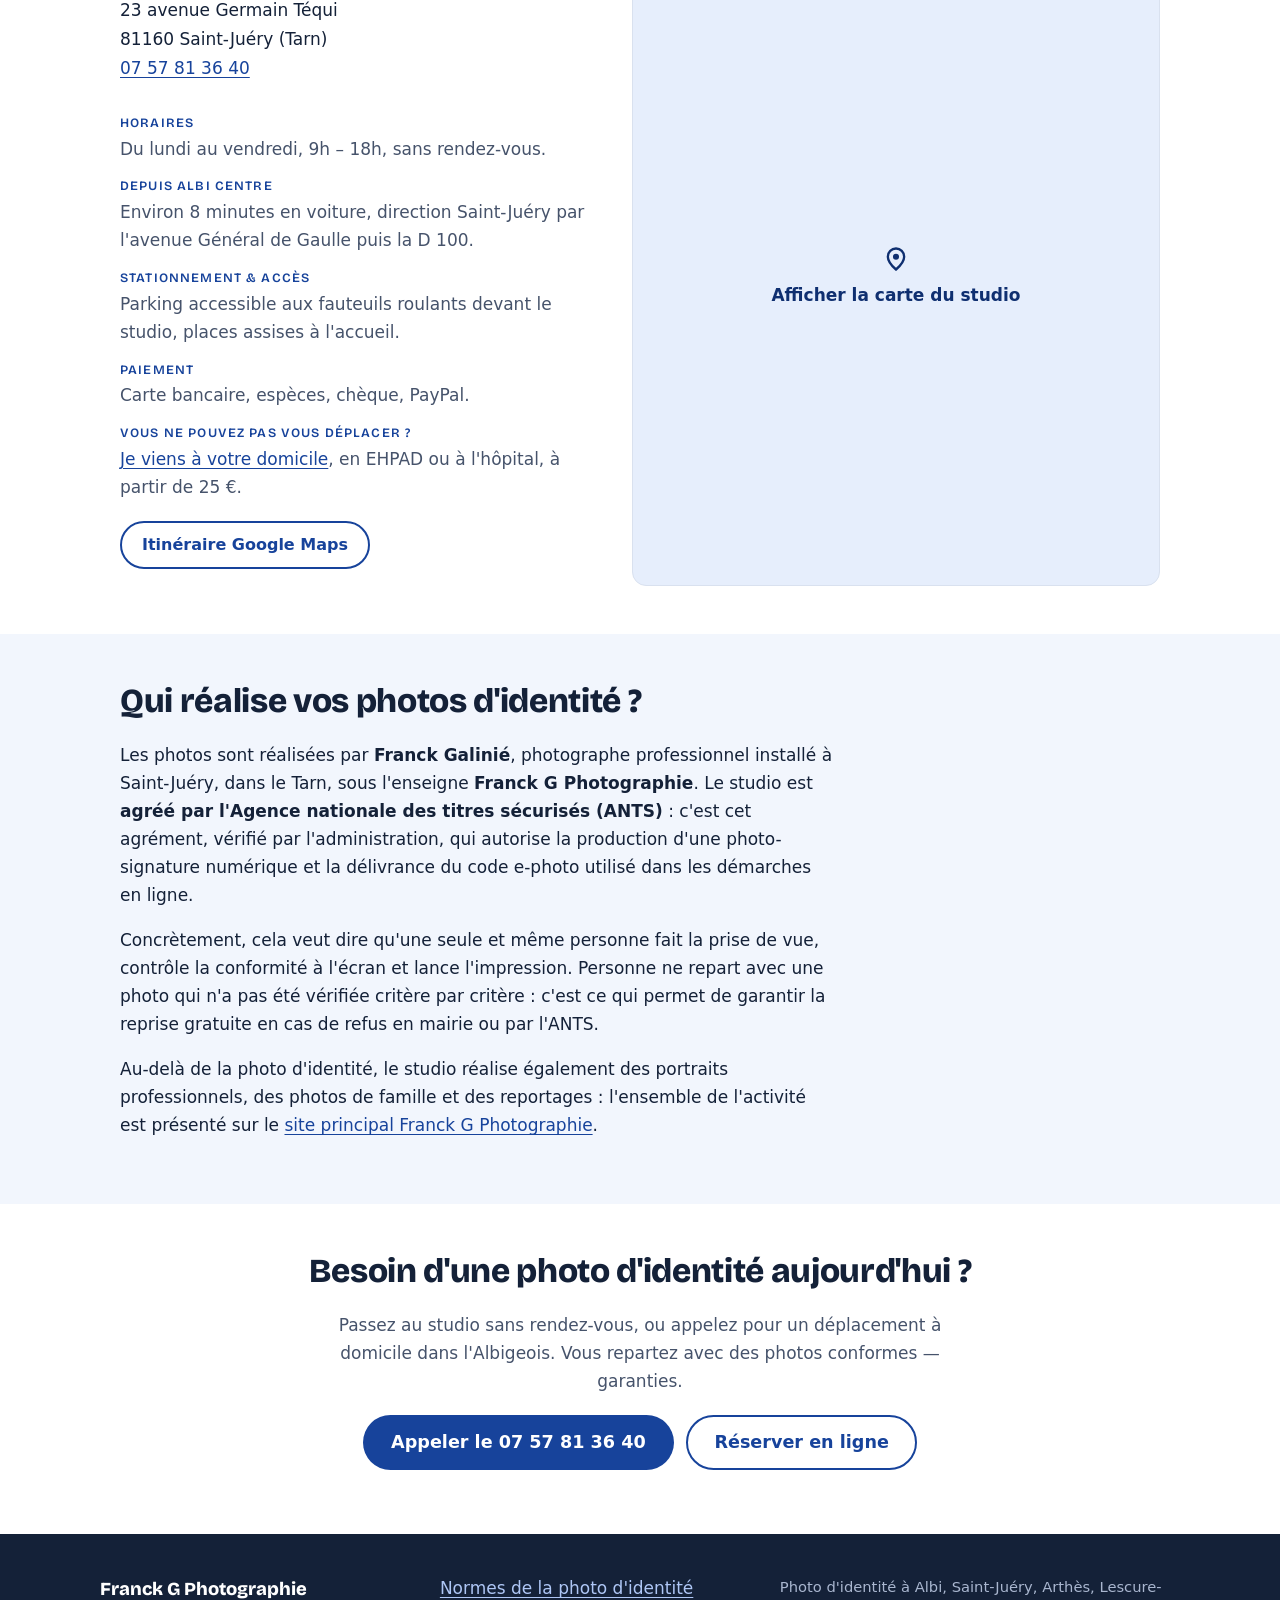
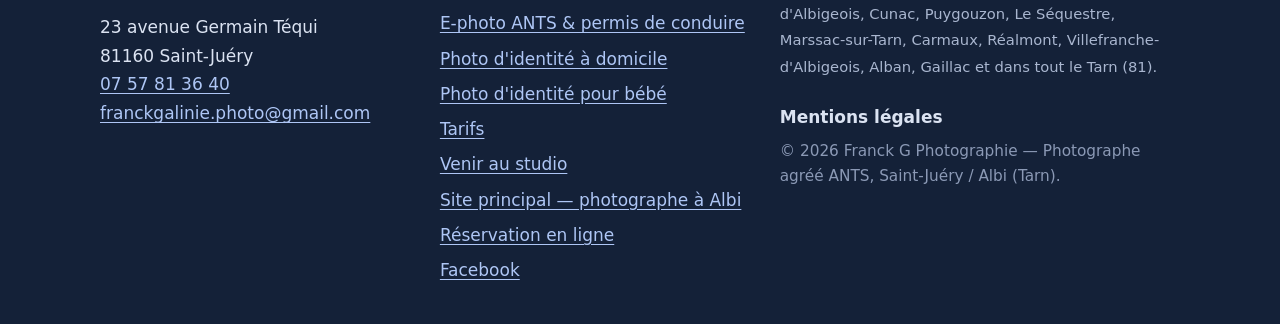
==== commit 55a19b52: "Corrige les dates du site et documente l'échec de soumission du sitemap Dates - l'horloge de la mach" ====
--- a/index.html
+++ b/index.html
@@ -20,7 +20,7 @@
   ═══════════════════════════════════════════════════════════════════════════
   -->
 
-  <title>Photo d'identité Albi — Sans RDV, agréé ANTS dès 12 €</title>
+  <title>Photo d'identité Albi et Tarn — sans RDV, agréé ANTS, dès 12 €</title>
   <meta name="description" content="Photographe agréé ANTS à 8 min d'Albi : photo d'identité, passeport, permis, e-photo. Sans rendez-vous, prêtes en 5 min, dès 12 €. À domicile dans le Tarn.">
   <meta name="robots" content="index, follow, max-snippet:-1, max-image-preview:large, max-video-preview:-1">
   <meta name="googlebot" content="index, follow, max-snippet:-1, max-image-preview:large">
@@ -97,7 +97,7 @@
         "alternateName": "Franck G Photographie – Photo d'identité Albi",
         "legalName": "Franck Galinié",
         "description": "Photographe professionnel agréé ANTS à Saint-Juéry, près d'Albi (Tarn) : photos d'identité sans rendez-vous, e-photo ANTS, permis de conduire, passeport, carte d'identité, titre de séjour, formats étrangers, bébés, et déplacement à domicile, en EHPAD, à l'hôpital ou en entreprise dans tout l'Albigeois.",
-        "disambiguatingDescription": "Studio de photo d'identité situé au 23 avenue Germain Téqui à Saint-Juéry (81160), à environ 8 minutes en voiture du centre d'Albi. Accueil sans rendez-vous du lundi au vendredi aux horaires d'ouverture. Planche de 6 photos à 12 €, e-photo ANTS à 14 €, déplacement à domicile à partir de 25 €.",
+        "disambiguatingDescription": "Studio de photo d'identité situé au 23 avenue Germain Téqui à Saint-Juéry (81160), à environ 8 minutes en voiture du centre d'Albi. Accueil sans rendez-vous du lundi au vendredi de 9h à 18h. Planche de 6 photos à 12 €, e-photo ANTS à 14 €, déplacement à domicile à partir de 25 €.",
         "slogan": "Photo d'identité conforme, sans rendez-vous, prête en 5 minutes.",
         "url": "https://franckgaliniephoto.github.io/photo-identite-albi/",
         "mainEntityOfPage": { "@id": "https://franckgaliniephoto.github.io/photo-identite-albi/#webpage" },
@@ -137,10 +137,10 @@
         "geo": { "@type": "GeoCoordinates", "latitude": 43.9508, "longitude": 2.2126 },
         "hasMap": "https://www.google.com/maps?q=23+avenue+Germain+Tequi,+81160+Saint-Juery",
         "openingHoursSpecification": [
-          { "@type": "OpeningHoursSpecification", "dayOfWeek": "Monday", "opens": "08:30", "closes": "12:00" },
-          { "@type": "OpeningHoursSpecification", "dayOfWeek": "Monday", "opens": "13:30", "closes": "17:30" },
-          { "@type": "OpeningHoursSpecification", "dayOfWeek": ["Tuesday","Thursday","Friday"], "opens": "08:30", "closes": "12:00" },
-          { "@type": "OpeningHoursSpecification", "dayOfWeek": ["Tuesday","Wednesday","Thursday","Friday"], "opens": "13:30", "closes": "18:00" }
+          { "@type": "OpeningHoursSpecification", "dayOfWeek": ["Monday","Tuesday","Wednesday","Thursday","Friday"], "opens": "09:00", "closes": "18:00" }
+        ],
+        "specialOpeningHoursSpecification": [
+          { "@type": "OpeningHoursSpecification", "dayOfWeek": ["Saturday","Sunday"], "opens": "00:00", "closes": "00:00" }
         ],
         "contactPoint": [
           {
@@ -397,7 +397,7 @@
             "@type": "HowToStep",
             "position": 1,
             "name": "Passer au studio sans rendez-vous",
-            "text": "Le studio accueille sans rendez-vous le lundi de 8h30 à 12h et de 13h30 à 17h30, le mercredi de 13h30 à 18h, et le mardi, jeudi et vendredi de 8h30 à 12h et de 13h30 à 18h, au 23 avenue Germain Téqui à Saint-Juéry. Aucune préparation particulière n'est nécessaire : les conseils de tenue et de coiffure sont donnés sur place.",
+            "text": "Le studio accueille sans rendez-vous du lundi au vendredi de 9h à 18h, au 23 avenue Germain Téqui à Saint-Juéry, à 8 minutes du centre d'Albi. Aucune préparation particulière n'est nécessaire : les conseils de tenue et de coiffure sont donnés sur place.",
             "url": "https://franckgaliniephoto.github.io/photo-identite-albi/#deroulement"
           },
           {
@@ -476,14 +476,14 @@
         "keywords": "photo d'identité Albi, photo identité Saint-Juéry, photographe agréé ANTS Tarn, e-photo permis de conduire, photo passeport Albi, photo d'identité à domicile, photo identité bébé Albi, photo identité sans rendez-vous",
         "inLanguage": "fr-FR",
         "datePublished": "2026-01-15",
-        "dateModified": "2026-08-04",
+        "dateModified": "2026-08-21",
         "speakable": {
           "@type": "SpeakableSpecification",
           "cssSelector": [".hero-lead", "#h-essentiel", "#h-tarifs", "#h-domicile"]
         },
         "mainEntity": [
           { "@type": "Question", "name": "Faut-il prendre rendez-vous pour une photo d'identité ?",
-            "acceptedAnswer": { "@type": "Answer", "text": "Non. Je vous accueille sans rendez-vous pendant les horaires d'ouverture du studio : lundi 8h30–12h et 13h30–17h30 ; mercredi 13h30–18h ; mardi, jeudi et vendredi 8h30–12h et 13h30–18h. Pour un déplacement à domicile ou une venue en groupe, appelez le 07 57 81 36 40." } },
+            "acceptedAnswer": { "@type": "Answer", "text": "Non. Je vous accueille sans rendez-vous du lundi au vendredi, de 9h à 18h, au studio de Saint-Juéry, à quelques minutes d'Albi. Vous entrez, nous faisons la prise de vue, et vos photos sont imprimées sur place en quelques minutes. Pour un déplacement à domicile ou une venue en groupe, un simple appel au 07 57 81 36 40 suffit pour convenir d'un créneau." } },
           { "@type": "Question", "name": "Qu'est-ce qu'une e-photo (photo ANTS) ?",
             "acceptedAnswer": { "@type": "Answer", "text": "L'e-photo est une photo d'identité numérique accompagnée d'une signature électronique, réalisée par un photographe agréé ANTS. Vous repartez avec un code sécurisé à saisir dans votre démarche en ligne, pour le permis de conduire par exemple : la photo est transmise directement à l'administration, sans envoi papier ni scan." } },
           { "@type": "Question", "name": "Combien de temps est valable une photo d'identité ?",
@@ -637,7 +637,7 @@
     <ul>
       <li>
         <svg viewBox="0 0 24 24" width="26" height="26" aria-hidden="true"><circle cx="12" cy="12" r="9" fill="none" stroke="currentColor" stroke-width="2"/><path d="M12 7v5l3.5 2" fill="none" stroke="currentColor" stroke-width="2" stroke-linecap="round"/></svg>
-        <strong>Sans rendez-vous</strong><span>du lundi au vendredi, horaires variables</span>
+        <strong>Sans rendez-vous</strong><span>lundi au vendredi, 9h–18h</span>
       </li>
       <li>
         <svg viewBox="0 0 24 24" width="26" height="26" aria-hidden="true"><path d="M12 2l8 3v6c0 5-3.4 8.6-8 11-4.6-2.4-8-6-8-11V5z" fill="none" stroke="currentColor" stroke-width="2" stroke-linejoin="round"/><path d="M8.5 12l2.5 2.5 4.5-5" fill="none" stroke="currentColor" stroke-width="2" stroke-linecap="round" stroke-linejoin="round"/></svg>
@@ -670,7 +670,7 @@
         <dt>Téléphone</dt>
         <dd><a href="tel:+33757813640">07&nbsp;57&nbsp;81&nbsp;36&nbsp;40</a></dd>
         <dt>Horaires</dt>
-        <dd>Lun. 8h30–12h / 13h30–17h30 · Mar., jeu. et ven. 8h30–12h / 13h30–18h · Mer. 13h30–18h</dd>
+        <dd>Du lundi au vendredi, 9h–18h, sans rendez-vous</dd>
         <dt>Prix</dt>
         <dd>Planche de 6&nbsp;photos&nbsp;: 12&nbsp;€ · E-photo ANTS&nbsp;: 14&nbsp;€ · Déplacement&nbsp;: dès 25&nbsp;€</dd>
         <dt>Délai</dt>
@@ -685,7 +685,7 @@
         <dd>Carte bancaire, espèces, chèque, PayPal</dd>
       </dl>
     </div>
-    <p class="updated" style="margin-top:1.2rem">Informations vérifiées et mises à jour le <time datetime="2026-08-04">4&nbsp;août&nbsp;2026</time>.</p>
+    <p class="updated" style="margin-top:1.2rem">Informations vérifiées et mises à jour le <time datetime="2026-08-21">21&nbsp;août&nbsp;2026</time>.</p>
   </section>
 
   <!-- ══════════ 3. PRESTATIONS ══════════ -->
@@ -776,7 +776,7 @@
     <ol class="steps">
       <li>
         <h3>Vous passez au studio</h3>
-        <p>Sans rendez-vous aux horaires d'ouverture, au 23&nbsp;avenue Germain Téqui à Saint-Juéry. Venez comme vous êtes&nbsp;: je vous conseille sur la tenue et la coiffure si besoin.</p>
+        <p>Sans rendez-vous, du lundi au vendredi de 9h à 18h, au 23&nbsp;avenue Germain Téqui à Saint-Juéry. Venez comme vous êtes&nbsp;: je vous conseille sur la tenue et la coiffure si besoin.</p>
       </li>
       <li>
         <h3>Prise de vue en studio</h3>
@@ -936,7 +936,7 @@
     <div class="faq-list">
       <details>
         <summary><h3>Faut-il prendre rendez-vous pour une photo d'identité&nbsp;?</h3></summary>
-        <p>Non. Je vous accueille sans rendez-vous pendant les horaires d'ouverture du studio&nbsp;: lundi 8h30–12h et 13h30–17h30&nbsp;; mercredi 13h30–18h&nbsp;; mardi, jeudi et vendredi 8h30–12h et 13h30–18h. Pour un déplacement à domicile ou une venue en groupe, appelez le 07&nbsp;57&nbsp;81&nbsp;36&nbsp;40.</p>
+        <p>Non. Je vous accueille sans rendez-vous du lundi au vendredi, de 9h à 18h, au studio de Saint-Juéry, à quelques minutes d'Albi. Vous entrez, nous faisons la prise de vue, et vos photos sont imprimées sur place en quelques minutes. Pour un déplacement à domicile ou une venue en groupe, un simple appel au 07&nbsp;57&nbsp;81&nbsp;36&nbsp;40 suffit pour convenir d'un créneau.</p>
       </details>
       <details>
         <summary><h3>Qu'est-ce qu'une e-photo (photo ANTS)&nbsp;?</h3></summary>
@@ -1022,7 +1022,7 @@
         </address>
         <dl class="infos">
           <dt>Horaires</dt>
-          <dd>Lundi 8h30–12h et 13h30–17h30 · mercredi 13h30–18h · mardi, jeudi et vendredi 8h30–12h et 13h30–18h, sans rendez-vous.</dd>
+          <dd>Du lundi au vendredi, <time datetime="09:00">9h</time> – <time datetime="18:00">18h</time>, sans rendez-vous.</dd>
           <dt>Depuis Albi centre</dt>
           <dd>Environ 8&nbsp;minutes en voiture, direction Saint-Juéry par l'avenue Général de Gaulle puis la D&nbsp;100.</dd>
           <dt>Stationnement &amp; accès</dt>
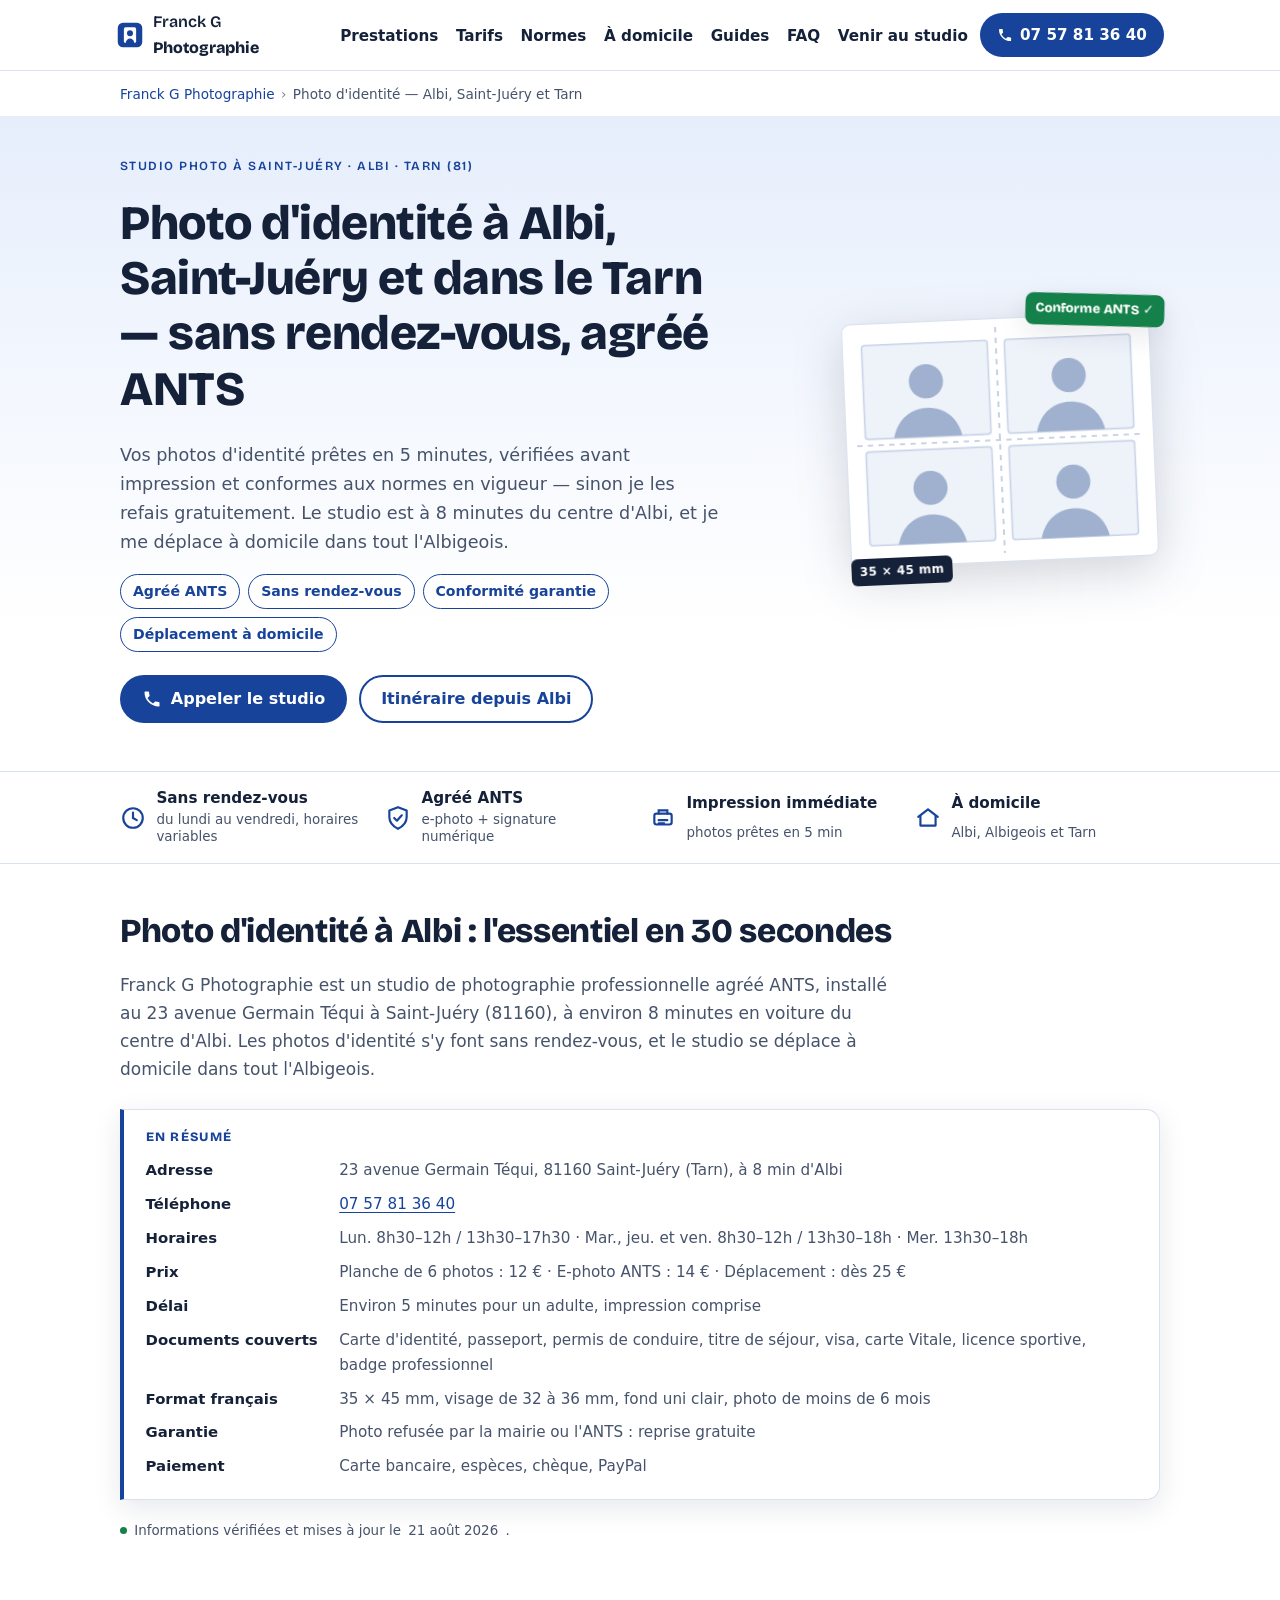
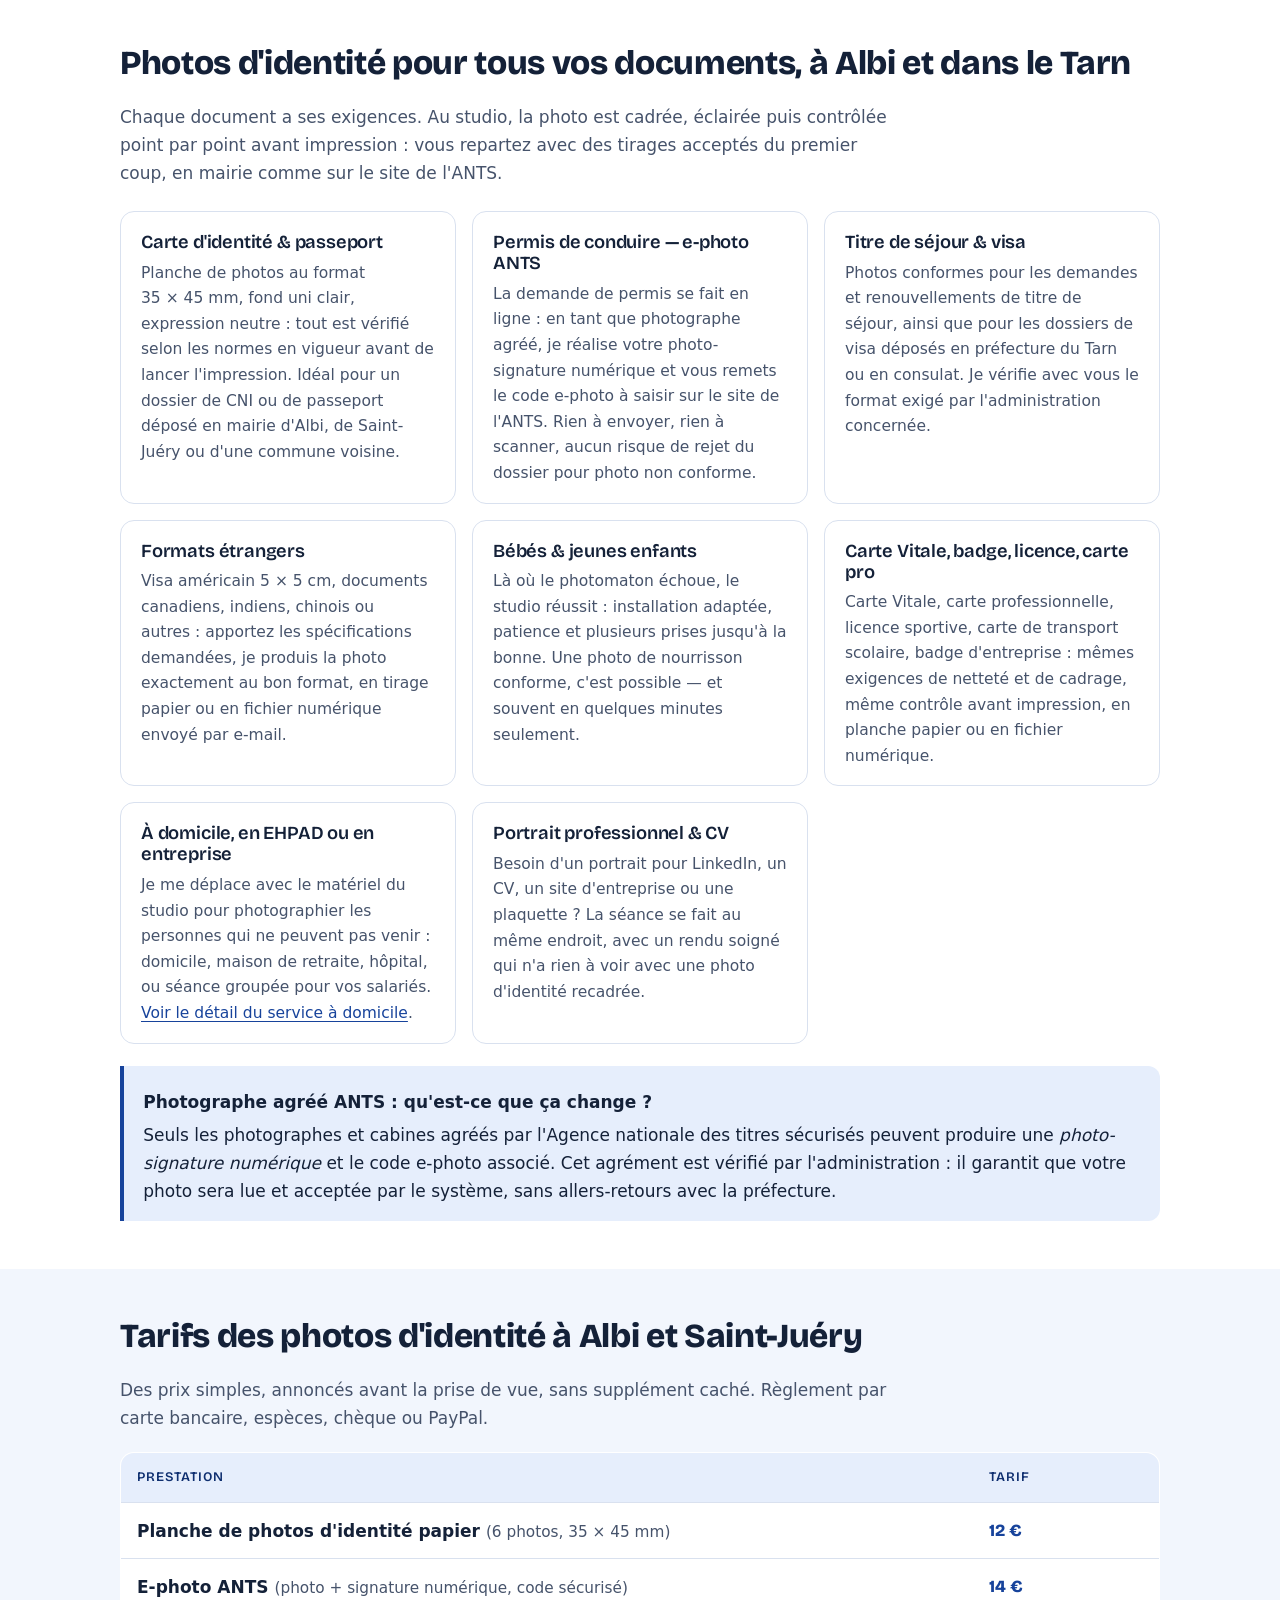
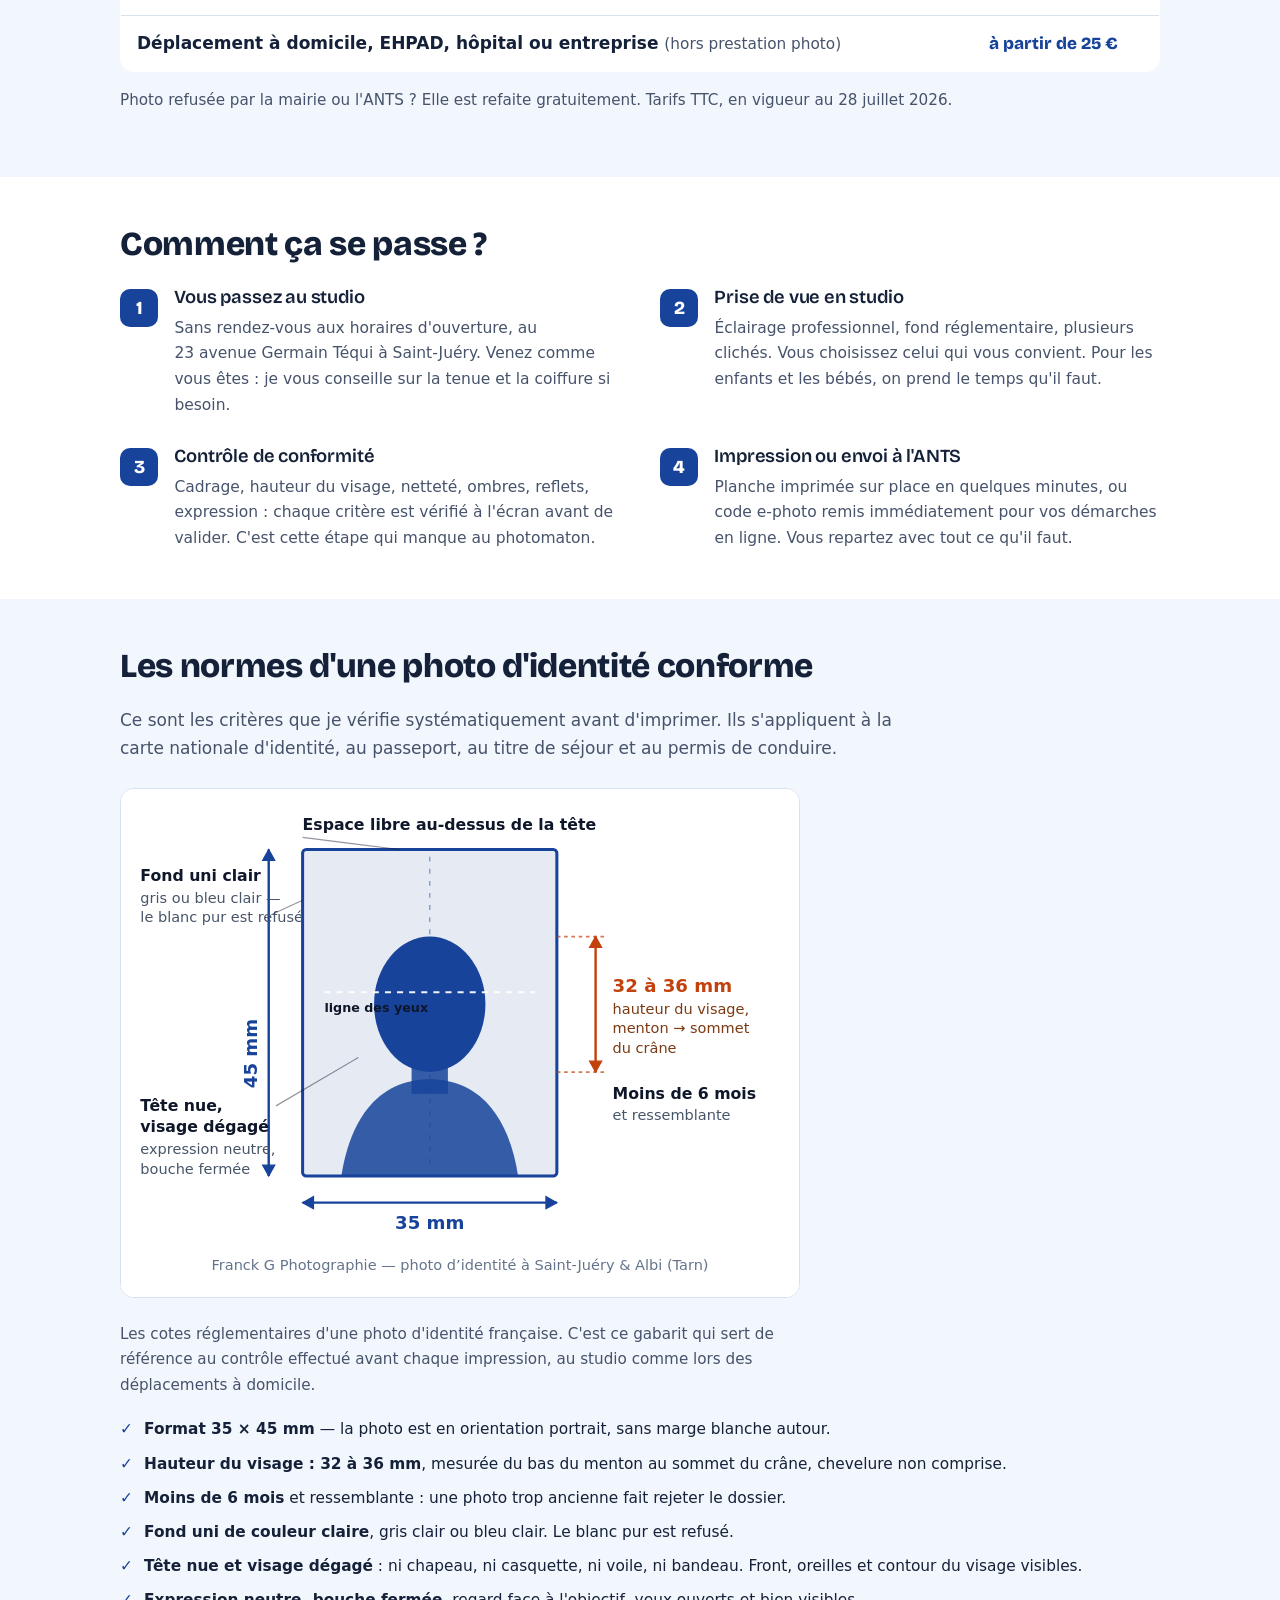
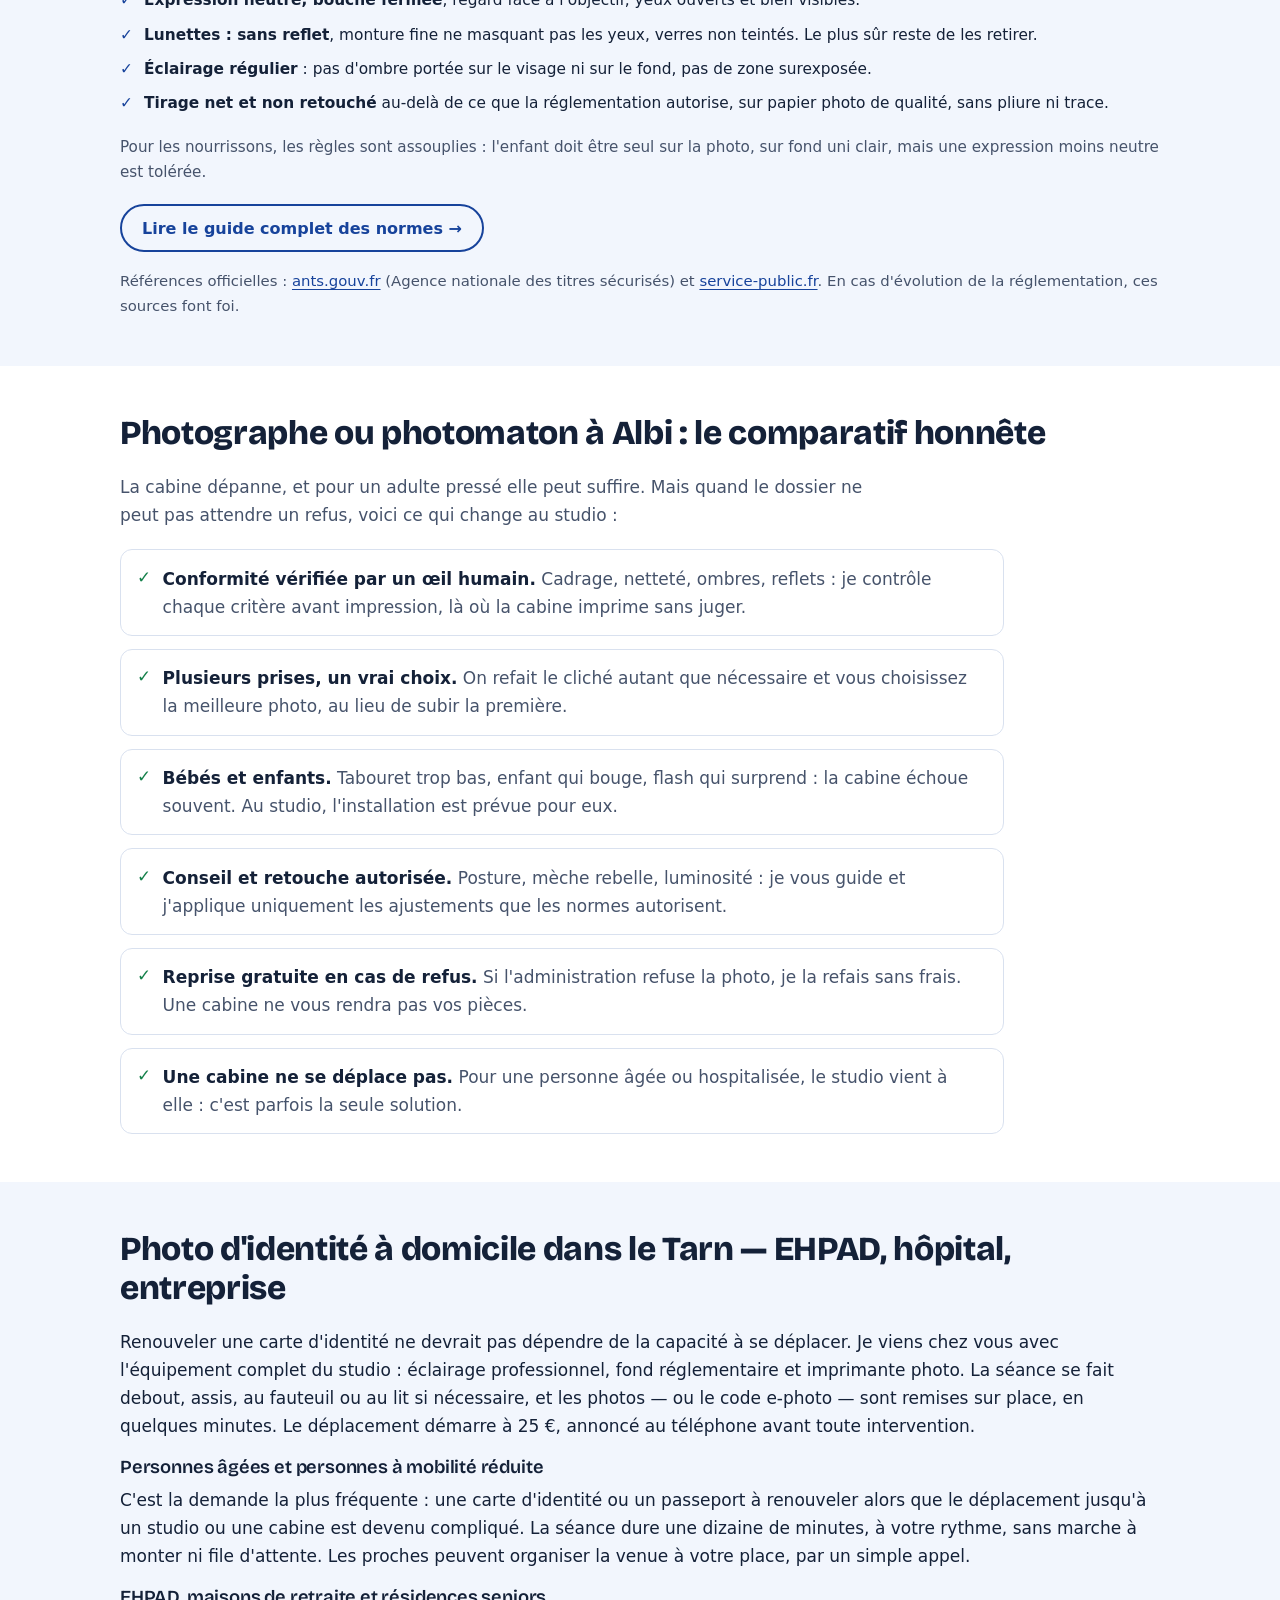
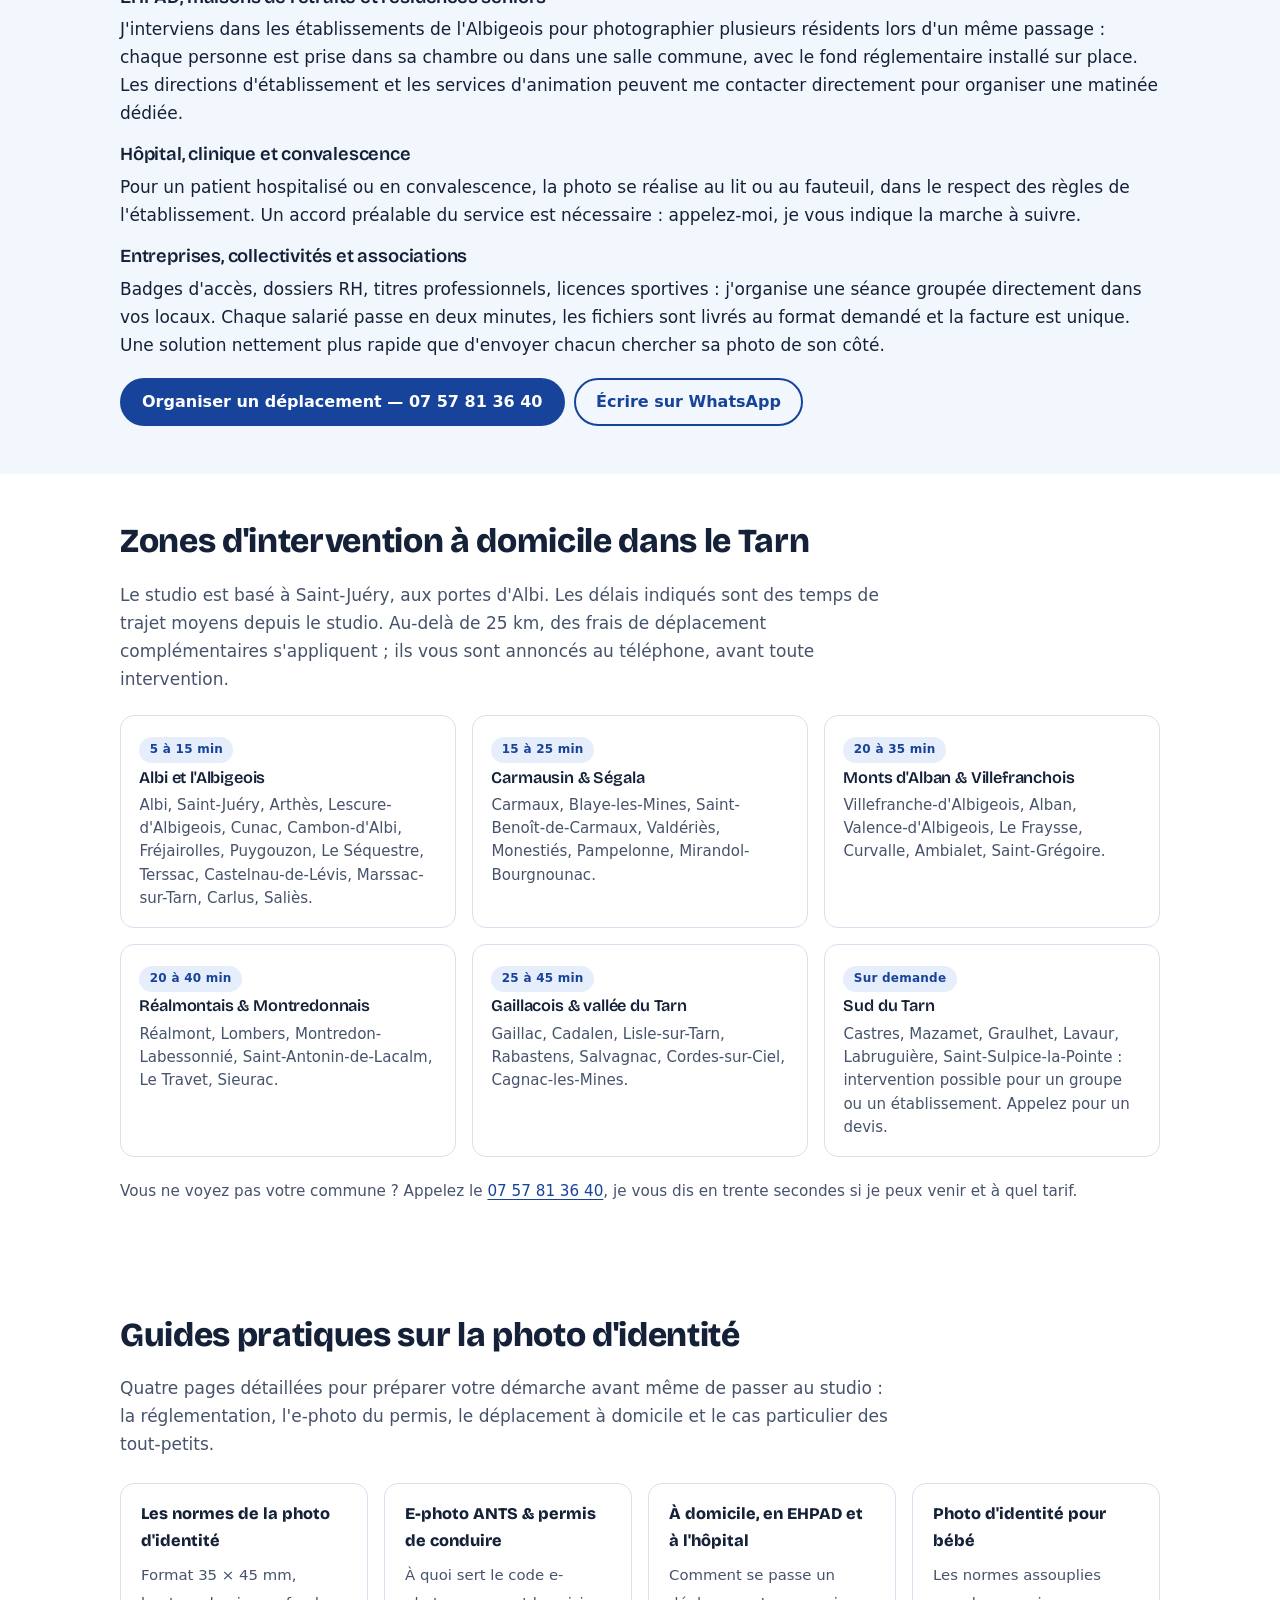
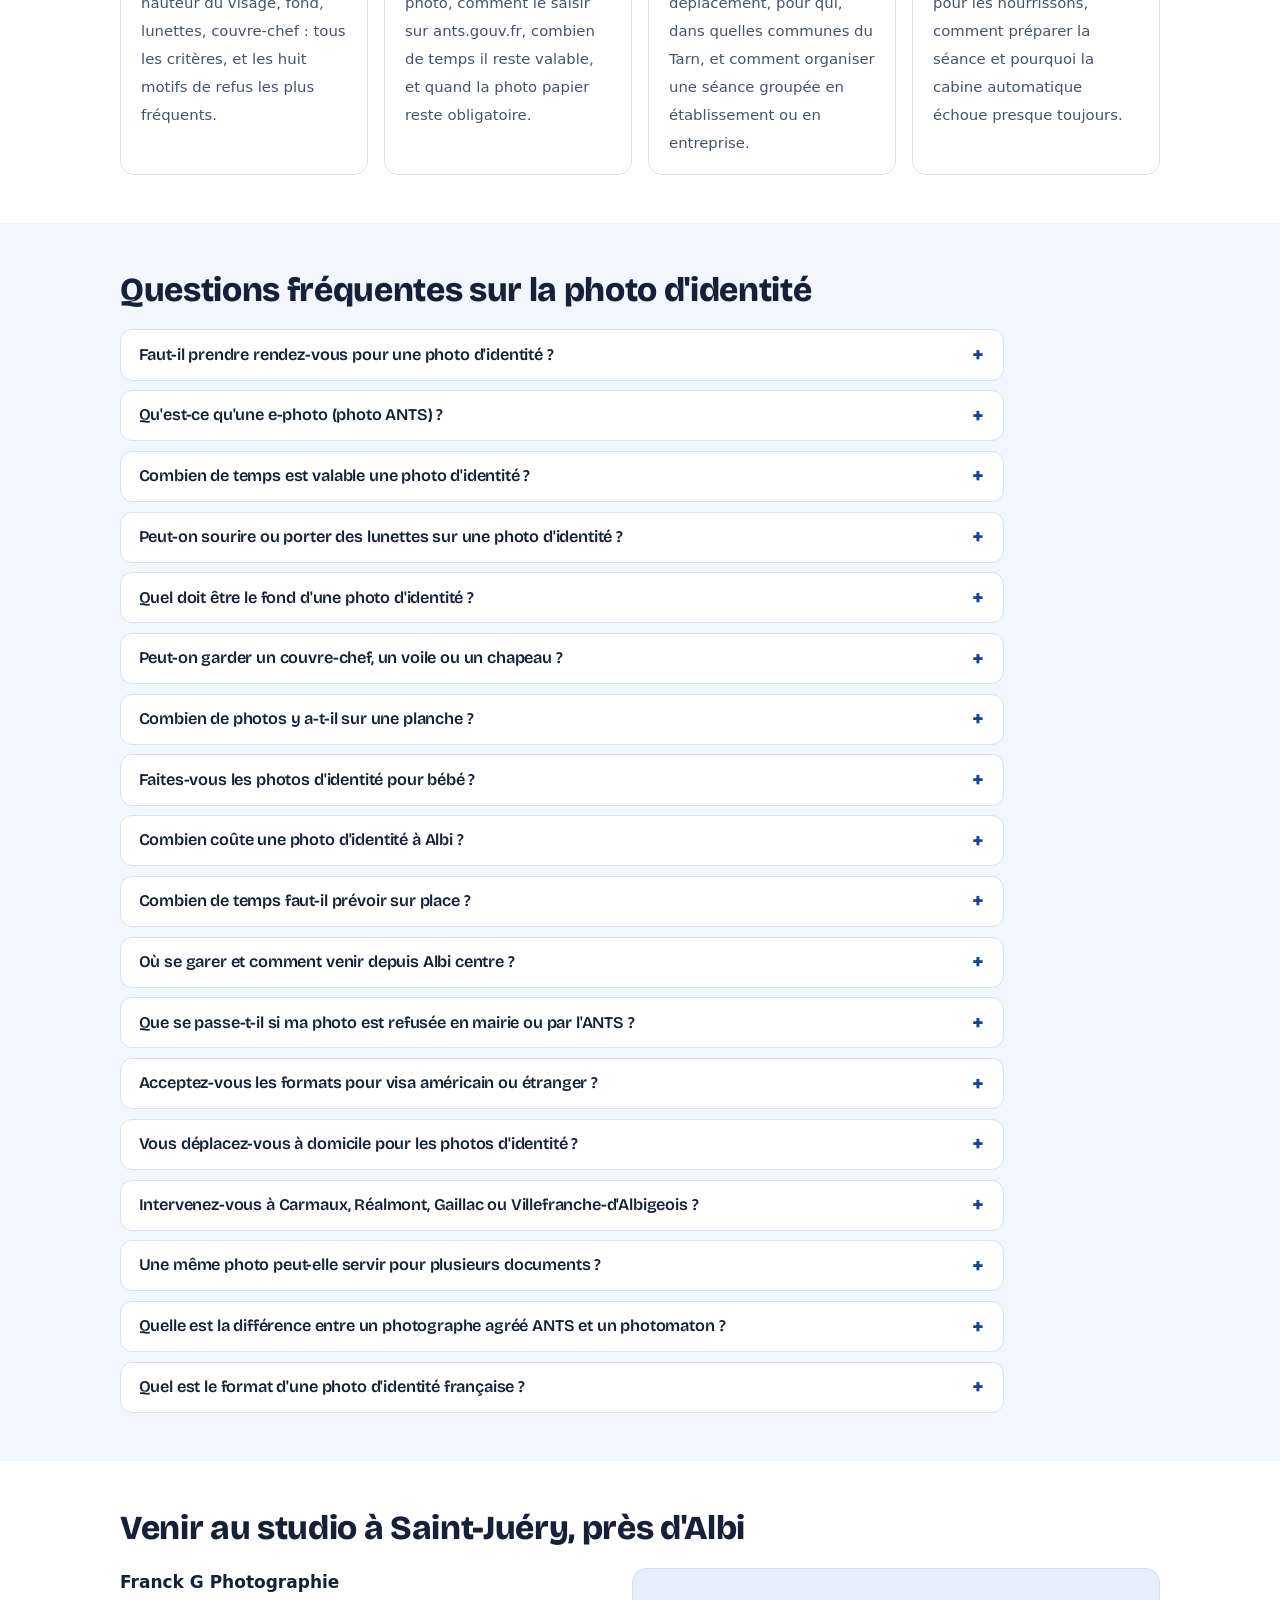
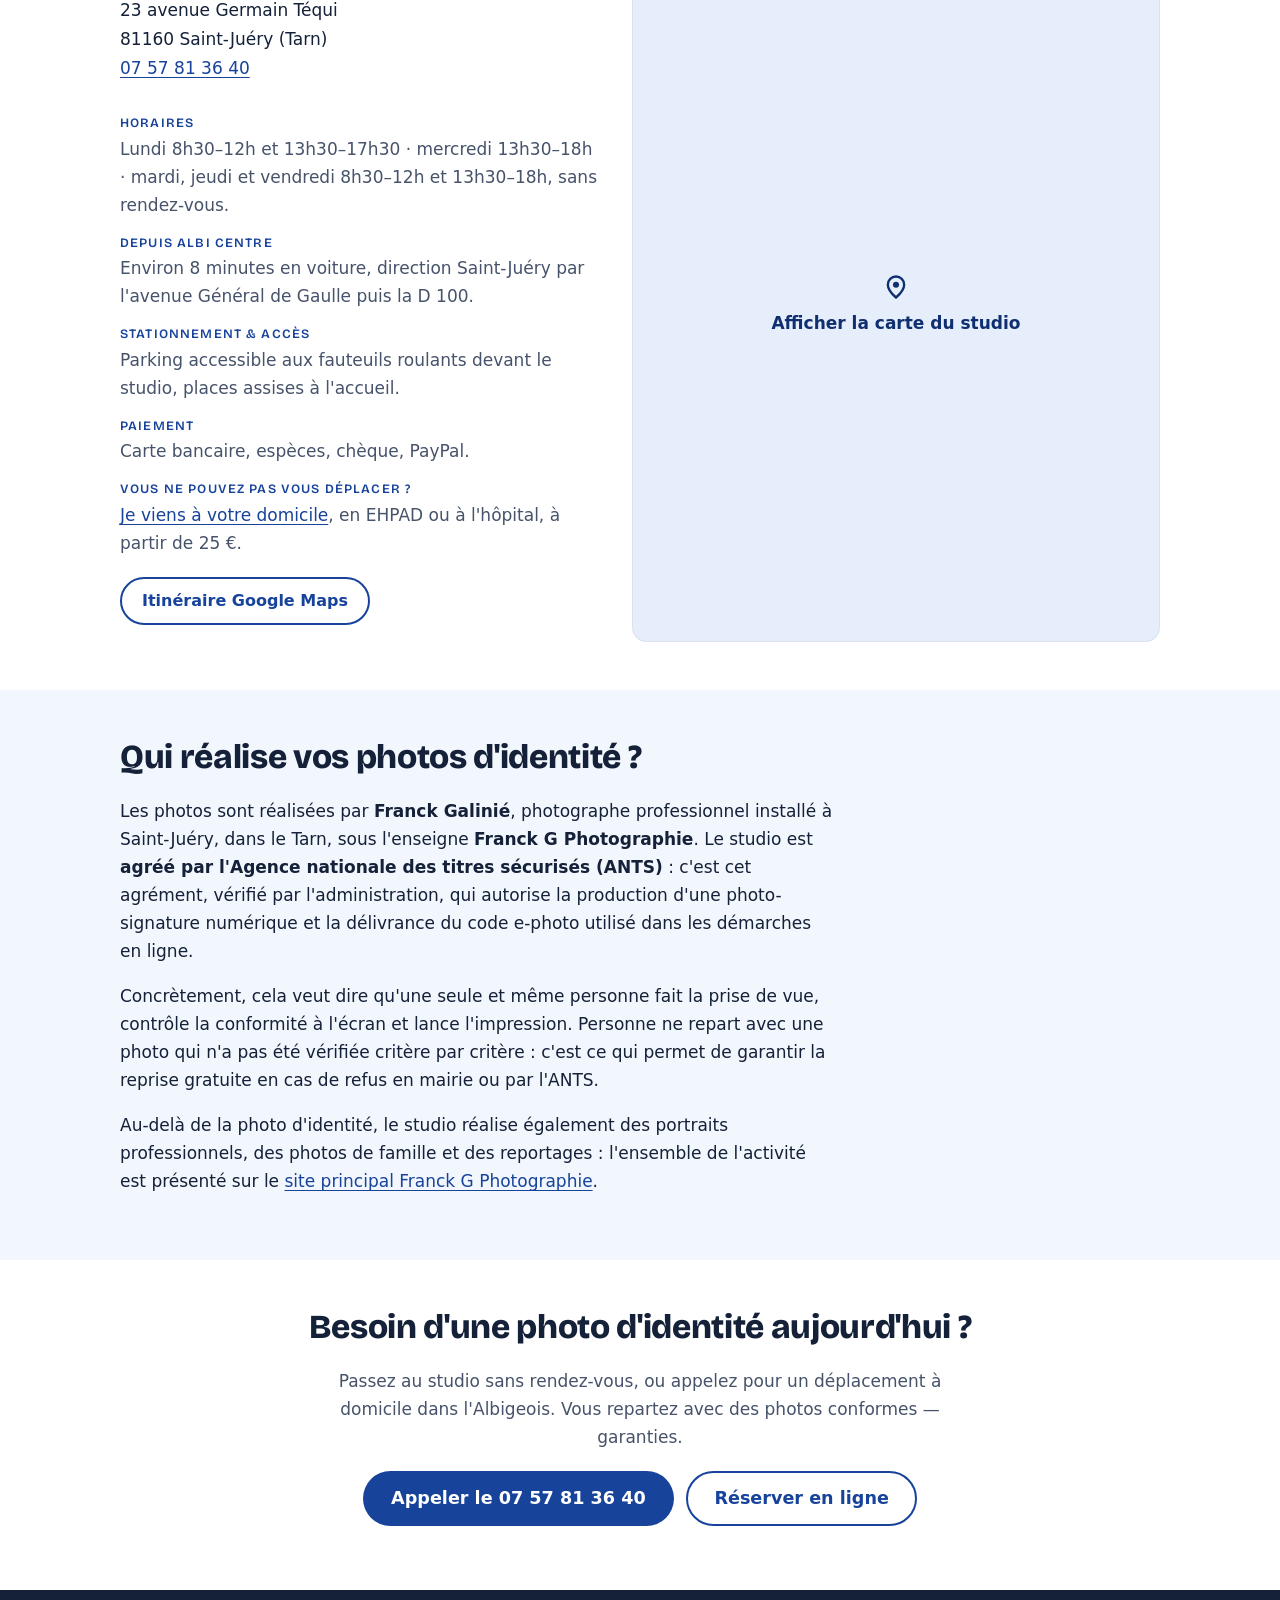
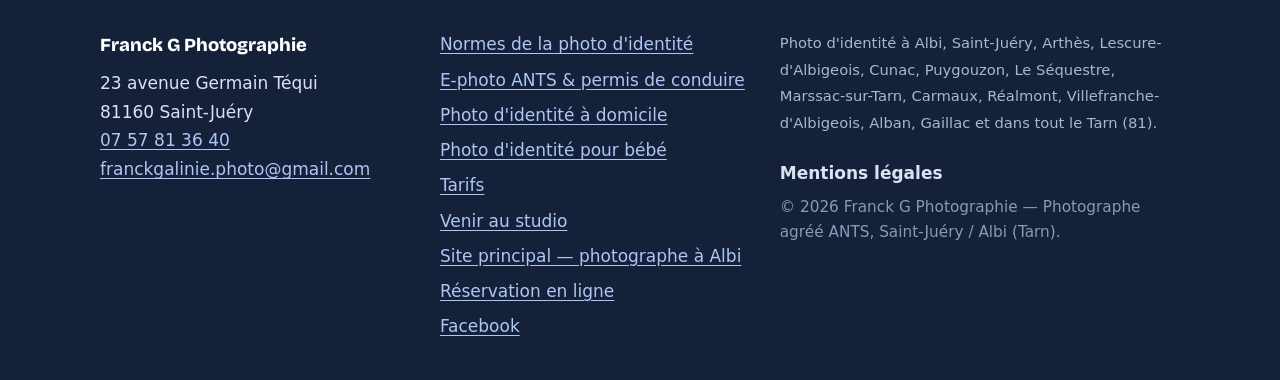
==== commit 166ae466: "Corrige les dates publiées et documente l'échec de soumission du sitemap Dates - l'horloge de la mac" ====
--- a/index.html
+++ b/index.html
@@ -20,7 +20,7 @@
   ═══════════════════════════════════════════════════════════════════════════
   -->
 
-  <title>Photo d'identité Albi et Tarn — sans RDV, agréé ANTS, dès 12 €</title>
+  <title>Photo d'identité Albi — Sans RDV, agréé ANTS dès 12 €</title>
   <meta name="description" content="Photographe agréé ANTS à 8 min d'Albi : photo d'identité, passeport, permis, e-photo. Sans rendez-vous, prêtes en 5 min, dès 12 €. À domicile dans le Tarn.">
   <meta name="robots" content="index, follow, max-snippet:-1, max-image-preview:large, max-video-preview:-1">
   <meta name="googlebot" content="index, follow, max-snippet:-1, max-image-preview:large">
@@ -62,11 +62,10 @@
   <!-- Géolocalisation -->
   <meta name="geo.region" content="FR-81">
   <meta name="geo.placename" content="Saint-Juéry, Albi, Tarn">
-  <!-- ⚠️ À VÉRIFIER : coordonnées GPS exactes du 23 avenue Germain Téqui
-       (Google Maps > clic droit sur le point > les coordonnées s'affichent en haut du menu).
+  <!-- Coordonnées GPS exactes communiquées pour le 23 avenue Germain Téqui.
        Elles apparaissent aussi dans le JSON-LD ci-dessous (geo + GeoCircle). -->
-  <meta name="geo.position" content="43.9508;2.2126">
-  <meta name="ICBM" content="43.9508, 2.2126">
+  <meta name="geo.position" content="43.94851456213975;2.210739448460117">
+  <meta name="ICBM" content="43.94851456213975, 2.210739448460117">
 
   <!-- Icônes & manifest -->
   <link rel="icon" href="images/favicon.svg" type="image/svg+xml">
@@ -97,7 +96,7 @@
         "alternateName": "Franck G Photographie – Photo d'identité Albi",
         "legalName": "Franck Galinié",
         "description": "Photographe professionnel agréé ANTS à Saint-Juéry, près d'Albi (Tarn) : photos d'identité sans rendez-vous, e-photo ANTS, permis de conduire, passeport, carte d'identité, titre de séjour, formats étrangers, bébés, et déplacement à domicile, en EHPAD, à l'hôpital ou en entreprise dans tout l'Albigeois.",
-        "disambiguatingDescription": "Studio de photo d'identité situé au 23 avenue Germain Téqui à Saint-Juéry (81160), à environ 8 minutes en voiture du centre d'Albi. Accueil sans rendez-vous du lundi au vendredi de 9h à 18h. Planche de 6 photos à 12 €, e-photo ANTS à 14 €, déplacement à domicile à partir de 25 €.",
+        "disambiguatingDescription": "Studio de photo d'identité situé au 23 avenue Germain Téqui à Saint-Juéry (81160), à environ 8 minutes en voiture du centre d'Albi. Accueil sans rendez-vous du lundi au vendredi aux horaires d'ouverture. Planche de 6 photos à 12 €, e-photo ANTS à 14 €, déplacement à domicile à partir de 25 €.",
         "slogan": "Photo d'identité conforme, sans rendez-vous, prête en 5 minutes.",
         "url": "https://franckgaliniephoto.github.io/photo-identite-albi/",
         "mainEntityOfPage": { "@id": "https://franckgaliniephoto.github.io/photo-identite-albi/#webpage" },
@@ -134,13 +133,13 @@
           "addressRegion": "Occitanie",
           "addressCountry": "FR"
         },
-        "geo": { "@type": "GeoCoordinates", "latitude": 43.9508, "longitude": 2.2126 },
+        "geo": { "@type": "GeoCoordinates", "latitude": 43.94851456213975, "longitude": 2.210739448460117 },
         "hasMap": "https://www.google.com/maps?q=23+avenue+Germain+Tequi,+81160+Saint-Juery",
         "openingHoursSpecification": [
-          { "@type": "OpeningHoursSpecification", "dayOfWeek": ["Monday","Tuesday","Wednesday","Thursday","Friday"], "opens": "09:00", "closes": "18:00" }
-        ],
-        "specialOpeningHoursSpecification": [
-          { "@type": "OpeningHoursSpecification", "dayOfWeek": ["Saturday","Sunday"], "opens": "00:00", "closes": "00:00" }
+          { "@type": "OpeningHoursSpecification", "dayOfWeek": "Monday", "opens": "08:30", "closes": "12:00" },
+          { "@type": "OpeningHoursSpecification", "dayOfWeek": "Monday", "opens": "13:30", "closes": "17:30" },
+          { "@type": "OpeningHoursSpecification", "dayOfWeek": ["Tuesday","Thursday","Friday"], "opens": "08:30", "closes": "12:00" },
+          { "@type": "OpeningHoursSpecification", "dayOfWeek": ["Tuesday","Wednesday","Thursday","Friday"], "opens": "13:30", "closes": "18:00" }
         ],
         "contactPoint": [
           {
@@ -367,7 +366,7 @@
           { "@type": "AdministrativeArea", "name": "Tarn (81)" },
           {
             "@type": "GeoCircle",
-            "geoMidpoint": { "@type": "GeoCoordinates", "latitude": 43.9508, "longitude": 2.2126 },
+            "geoMidpoint": { "@type": "GeoCoordinates", "latitude": 43.94851456213975, "longitude": 2.210739448460117 },
             "geoRadius": "40000"
           }
         ],
@@ -397,7 +396,7 @@
             "@type": "HowToStep",
             "position": 1,
             "name": "Passer au studio sans rendez-vous",
-            "text": "Le studio accueille sans rendez-vous du lundi au vendredi de 9h à 18h, au 23 avenue Germain Téqui à Saint-Juéry, à 8 minutes du centre d'Albi. Aucune préparation particulière n'est nécessaire : les conseils de tenue et de coiffure sont donnés sur place.",
+            "text": "Le studio accueille sans rendez-vous le lundi de 8h30 à 12h et de 13h30 à 17h30, le mercredi de 13h30 à 18h, et le mardi, jeudi et vendredi de 8h30 à 12h et de 13h30 à 18h, au 23 avenue Germain Téqui à Saint-Juéry. Aucune préparation particulière n'est nécessaire : les conseils de tenue et de coiffure sont donnés sur place.",
             "url": "https://franckgaliniephoto.github.io/photo-identite-albi/#deroulement"
           },
           {
@@ -483,7 +482,7 @@
         },
         "mainEntity": [
           { "@type": "Question", "name": "Faut-il prendre rendez-vous pour une photo d'identité ?",
-            "acceptedAnswer": { "@type": "Answer", "text": "Non. Je vous accueille sans rendez-vous du lundi au vendredi, de 9h à 18h, au studio de Saint-Juéry, à quelques minutes d'Albi. Vous entrez, nous faisons la prise de vue, et vos photos sont imprimées sur place en quelques minutes. Pour un déplacement à domicile ou une venue en groupe, un simple appel au 07 57 81 36 40 suffit pour convenir d'un créneau." } },
+            "acceptedAnswer": { "@type": "Answer", "text": "Non. Je vous accueille sans rendez-vous pendant les horaires d'ouverture du studio : lundi 8h30–12h et 13h30–17h30 ; mercredi 13h30–18h ; mardi, jeudi et vendredi 8h30–12h et 13h30–18h. Pour un déplacement à domicile ou une venue en groupe, appelez le 07 57 81 36 40." } },
           { "@type": "Question", "name": "Qu'est-ce qu'une e-photo (photo ANTS) ?",
             "acceptedAnswer": { "@type": "Answer", "text": "L'e-photo est une photo d'identité numérique accompagnée d'une signature électronique, réalisée par un photographe agréé ANTS. Vous repartez avec un code sécurisé à saisir dans votre démarche en ligne, pour le permis de conduire par exemple : la photo est transmise directement à l'administration, sans envoi papier ni scan." } },
           { "@type": "Question", "name": "Combien de temps est valable une photo d'identité ?",
@@ -637,7 +636,7 @@
     <ul>
       <li>
         <svg viewBox="0 0 24 24" width="26" height="26" aria-hidden="true"><circle cx="12" cy="12" r="9" fill="none" stroke="currentColor" stroke-width="2"/><path d="M12 7v5l3.5 2" fill="none" stroke="currentColor" stroke-width="2" stroke-linecap="round"/></svg>
-        <strong>Sans rendez-vous</strong><span>lundi au vendredi, 9h–18h</span>
+        <strong>Sans rendez-vous</strong><span>du lundi au vendredi, horaires variables</span>
       </li>
       <li>
         <svg viewBox="0 0 24 24" width="26" height="26" aria-hidden="true"><path d="M12 2l8 3v6c0 5-3.4 8.6-8 11-4.6-2.4-8-6-8-11V5z" fill="none" stroke="currentColor" stroke-width="2" stroke-linejoin="round"/><path d="M8.5 12l2.5 2.5 4.5-5" fill="none" stroke="currentColor" stroke-width="2" stroke-linecap="round" stroke-linejoin="round"/></svg>
@@ -670,7 +669,7 @@
         <dt>Téléphone</dt>
         <dd><a href="tel:+33757813640">07&nbsp;57&nbsp;81&nbsp;36&nbsp;40</a></dd>
         <dt>Horaires</dt>
-        <dd>Du lundi au vendredi, 9h–18h, sans rendez-vous</dd>
+        <dd>Lun. 8h30–12h / 13h30–17h30 · Mar., jeu. et ven. 8h30–12h / 13h30–18h · Mer. 13h30–18h</dd>
         <dt>Prix</dt>
         <dd>Planche de 6&nbsp;photos&nbsp;: 12&nbsp;€ · E-photo ANTS&nbsp;: 14&nbsp;€ · Déplacement&nbsp;: dès 25&nbsp;€</dd>
         <dt>Délai</dt>
@@ -776,7 +775,7 @@
     <ol class="steps">
       <li>
         <h3>Vous passez au studio</h3>
-        <p>Sans rendez-vous, du lundi au vendredi de 9h à 18h, au 23&nbsp;avenue Germain Téqui à Saint-Juéry. Venez comme vous êtes&nbsp;: je vous conseille sur la tenue et la coiffure si besoin.</p>
+        <p>Sans rendez-vous aux horaires d'ouverture, au 23&nbsp;avenue Germain Téqui à Saint-Juéry. Venez comme vous êtes&nbsp;: je vous conseille sur la tenue et la coiffure si besoin.</p>
       </li>
       <li>
         <h3>Prise de vue en studio</h3>
@@ -936,7 +935,7 @@
     <div class="faq-list">
       <details>
         <summary><h3>Faut-il prendre rendez-vous pour une photo d'identité&nbsp;?</h3></summary>
-        <p>Non. Je vous accueille sans rendez-vous du lundi au vendredi, de 9h à 18h, au studio de Saint-Juéry, à quelques minutes d'Albi. Vous entrez, nous faisons la prise de vue, et vos photos sont imprimées sur place en quelques minutes. Pour un déplacement à domicile ou une venue en groupe, un simple appel au 07&nbsp;57&nbsp;81&nbsp;36&nbsp;40 suffit pour convenir d'un créneau.</p>
+        <p>Non. Je vous accueille sans rendez-vous pendant les horaires d'ouverture du studio&nbsp;: lundi 8h30–12h et 13h30–17h30&nbsp;; mercredi 13h30–18h&nbsp;; mardi, jeudi et vendredi 8h30–12h et 13h30–18h. Pour un déplacement à domicile ou une venue en groupe, appelez le 07&nbsp;57&nbsp;81&nbsp;36&nbsp;40.</p>
       </details>
       <details>
         <summary><h3>Qu'est-ce qu'une e-photo (photo ANTS)&nbsp;?</h3></summary>
@@ -1022,7 +1021,7 @@
         </address>
         <dl class="infos">
           <dt>Horaires</dt>
-          <dd>Du lundi au vendredi, <time datetime="09:00">9h</time> – <time datetime="18:00">18h</time>, sans rendez-vous.</dd>
+          <dd>Lundi 8h30–12h et 13h30–17h30 · mercredi 13h30–18h · mardi, jeudi et vendredi 8h30–12h et 13h30–18h, sans rendez-vous.</dd>
           <dt>Depuis Albi centre</dt>
           <dd>Environ 8&nbsp;minutes en voiture, direction Saint-Juéry par l'avenue Général de Gaulle puis la D&nbsp;100.</dd>
           <dt>Stationnement &amp; accès</dt>
